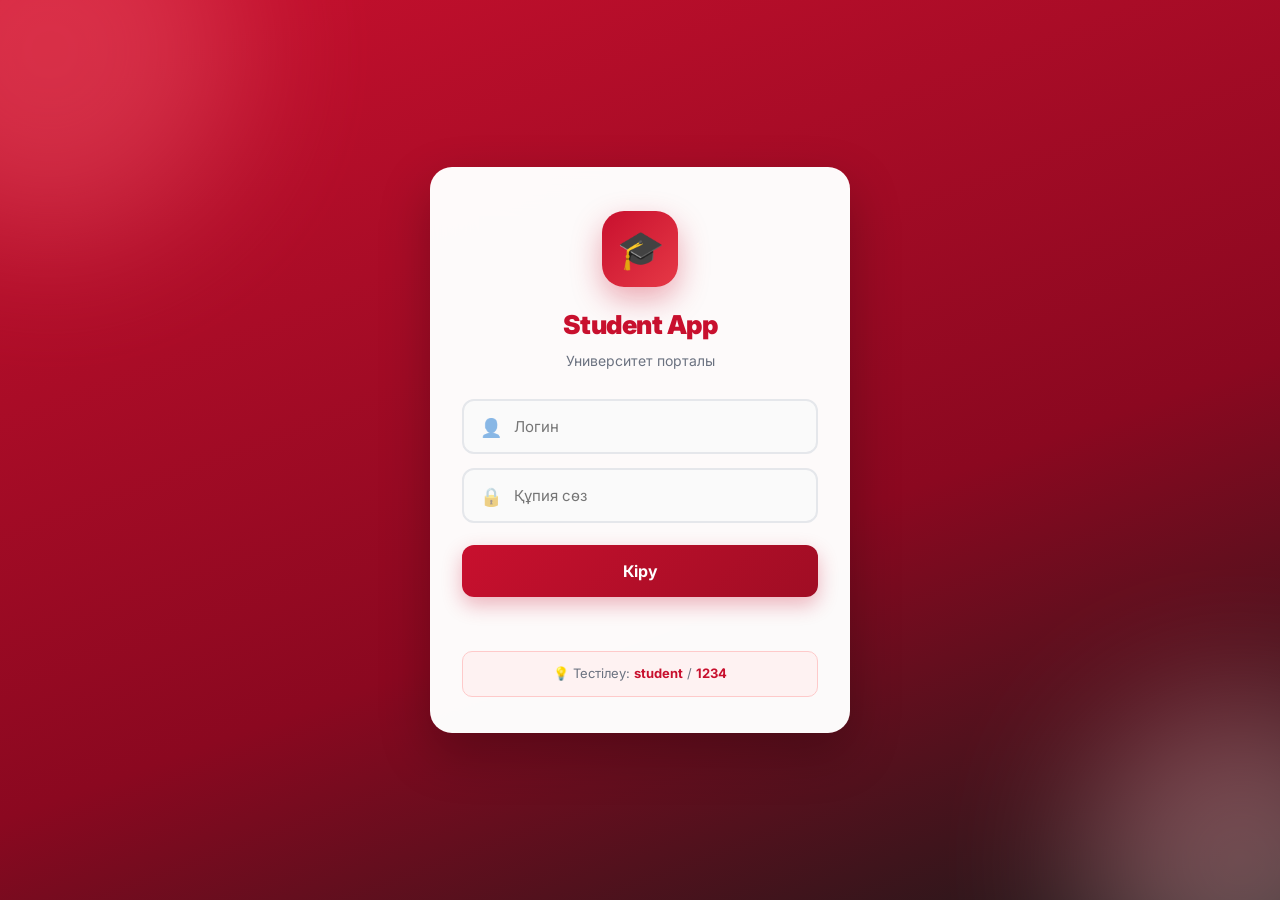
==== index.html @ 1de37511 "Update index.html" ====
<!DOCTYPE html>
<html lang="kk">
<head>
<meta charset="UTF-8">
<meta name="viewport" content="width=device-width, initial-scale=1.0, maximum-scale=1.0, user-scalable=no, viewport-fit=cover">
<meta name="theme-color" content="#C8102E">
<title>Student App — Университет</title>
<link href="https://fonts.googleapis.com/css2?family=Inter:wght@400;500;600;700;800;900&display=swap" rel="stylesheet">
<style>
/* ============================================================
   RESET & VARIABLES
============================================================ */
*, *::before, *::after {
  margin: 0; padding: 0; box-sizing: border-box;
  -webkit-tap-highlight-color: transparent;
}

:root {
  --primary: #C8102E;
  --primary-dark: #A00D24;
  --primary-light: #E63946;
  --primary-soft: #FEF2F2;
  --dark: #1A1A1A;
  --gray: #6B7280;
  --gray-light: #9CA3AF;
  --gray-bg: #F5F5F5;
  --white: #FFFFFF;
  --border: #E5E7EB;
  --success: #10B981;
  --success-soft: #D1FAE5;
  --shadow-sm: 0 1px 3px rgba(0,0,0,0.04);
  --shadow-md: 0 2px 12px rgba(0,0,0,0.06);
  --radius: 14px;
  --radius-sm: 10px;
  --safe-bottom: env(safe-area-inset-bottom, 0px);
  --safe-top: env(safe-area-inset-top, 0px);
}

html, body { height: 100%; }

body {
  font-family: 'Inter', -apple-system, BlinkMacSystemFont, 'Segoe UI', sans-serif;
  background: var(--gray-bg);
  color: var(--dark);
  line-height: 1.5;
  -webkit-font-smoothing: antialiased;
  overflow-x: hidden;
}

button, input { font-family: inherit; font-size: 16px; }
button { border: none; background: none; cursor: pointer; color: inherit; }
a { text-decoration: none; color: inherit; }
input:focus { outline: none; }

/* ============================================================
   LOGIN
============================================================ */
#loginView {
  min-height: 100vh; min-height: 100dvh;
  display: flex; align-items: center; justify-content: center;
  padding: 20px;
  position: relative;
  overflow: hidden;
  background: linear-gradient(160deg, #C8102E 0%, #8B0820 60%, #1A1A1A 100%);
}

.bg-shapes { position: absolute; inset: 0; pointer-events: none; overflow: hidden; }
.shape { position: absolute; border-radius: 50%; filter: blur(70px); opacity: 0.35; }
.shape-1 { width: 380px; height: 380px; background: #FF6B7A;
  top: -140px; left: -140px; animation: float1 12s ease-in-out infinite; }
.shape-2 { width: 320px; height: 320px; background: #FFB3BC;
  bottom: -120px; right: -120px; animation: float2 14s ease-in-out infinite; }

@keyframes float1 {
  0%,100% { transform: translate(0,0) scale(1); }
  50% { transform: translate(60px,80px) scale(1.15); }
}
@keyframes float2 {
  0%,100% { transform: translate(0,0) scale(1); }
  50% { transform: translate(-60px,-70px) scale(1.2); }
}

.login-card {
  position: relative; z-index: 2;
  background: rgba(255,255,255,0.98);
  backdrop-filter: blur(20px);
  border-radius: 22px;
  padding: 44px 32px 36px;
  width: 100%; max-width: 420px;
  box-shadow: 0 20px 50px rgba(0,0,0,0.25);
  text-align: center;
  animation: slideUp 0.6s cubic-bezier(0.16,1,0.3,1);
}

@keyframes slideUp {
  from { opacity: 0; transform: translateY(30px); }
  to   { opacity: 1; transform: translateY(0); }
}

.logo-circle {
  width: 76px; height: 76px; margin: 0 auto 18px;
  background: linear-gradient(135deg, var(--primary), var(--primary-light));
  border-radius: 22px;
  display: flex; align-items: center; justify-content: center;
  font-size: 38px;
  box-shadow: 0 12px 30px rgba(200,16,46,0.35);
}

.login-card h1 {
  font-size: 26px; font-weight: 900;
  color: var(--primary);
  margin-bottom: 6px; letter-spacing: -0.5px;
}

.subtitle { color: var(--gray); font-size: 14px; margin-bottom: 28px; }

.input-group { position: relative; margin-bottom: 14px; }
.input-icon {
  position: absolute; left: 18px; top: 50%;
  transform: translateY(-50%);
  font-size: 18px; opacity: 0.5; pointer-events: none;
}
.input-group input {
  width: 100%;
  padding: 16px 16px 16px 50px;
  border: 2px solid var(--border);
  border-radius: 12px;
  font-size: 15px;
  transition: all 0.2s;
  background: #FAFAFA;
}
.input-group input:focus {
  border-color: var(--primary);
  background: var(--white);
  box-shadow: 0 0 0 4px rgba(200,16,46,0.1);
}

.btn-primary {
  width: 100%; padding: 16px; margin-top: 8px;
  background: linear-gradient(135deg, var(--primary), var(--primary-dark));
  color: var(--white);
  border-radius: 12px;
  font-size: 16px; font-weight: 700;
  transition: all 0.25s;
  box-shadow: 0 8px 20px rgba(200,16,46,0.3);
}
.btn-primary:active { transform: scale(0.98); }
.btn-primary:disabled { opacity: 0.6; }

.error-msg {
  color: var(--primary); font-size: 14px;
  margin-top: 12px; min-height: 20px; font-weight: 600;
}

.hint-box {
  margin-top: 22px; padding: 12px 16px;
  background: var(--primary-soft);
  border-radius: 10px; font-size: 13px;
  color: var(--gray); border: 1px solid #FECACA;
}
.hint-box b { color: var(--primary); }

@keyframes shake {
  0%,100% { transform: translateX(0); }
  20% { transform: translateX(-10px); }
  40% { transform: translateX(10px); }
  60% { transform: translateX(-6px); }
  80% { transform: translateX(6px); }
}
.shake { animation: shake 0.4s; }

/* ============================================================
   APP
============================================================ */
#appView { display: none; min-height: 100vh; min-height: 100dvh; }
#appView.active { display: block; }

/* ---------- TOP BAR ---------- */
.topbar {
  position: sticky; top: 0;
  background: var(--white);
  padding: calc(14px + var(--safe-top)) 16px 14px;
  display: flex;
  align-items: center;
  justify-content: space-between;
  gap: 12px;
  z-index: 100;
  border-bottom: 1px solid var(--border);
}

.topbar-left, .topbar-right { display: flex; align-items: center; gap: 8px; min-width: 44px; }
.topbar-right { justify-content: flex-end; }

.icon-btn {
  width: 40px; height: 40px;
  border-radius: 12px;
  display: flex; align-items: center; justify-content: center;
  font-size: 20px;
  color: var(--dark);
  transition: background 0.2s;
}
.icon-btn:active { background: var(--gray-bg); }

.topbar-title {
  font-size: 18px;
  font-weight: 800;
  color: var(--dark);
  letter-spacing: -0.3px;
  flex: 1;
  text-align: center;
}

/* ---------- PAGE CONTENT ---------- */
.page-content {
  padding: 16px 16px calc(96px + var(--safe-bottom));
  max-width: 720px;
  margin: 0 auto;
}

.page { display: none; }
.page.active { display: block; animation: fadeIn 0.3s ease; }

@keyframes fadeIn {
  from { opacity: 0; transform: translateY(6px); }
  to   { opacity: 1; transform: translateY(0); }
}

/* ---------- TABS (Занятия/Экзамены/ИГА) ---------- */
.tabs-row {
  display: flex;
  gap: 8px;
  padding: 4px 0 14px;
  align-items: center;
}

.tab-pill {
  padding: 10px 20px;
  border-radius: 24px;
  background: var(--white);
  border: 1px solid var(--border);
  color: var(--dark);
  font-size: 14px;
  font-weight: 700;
  transition: all 0.2s;
  white-space: nowrap;
}

.tab-pill.active {
  background: var(--primary);
  color: var(--white);
  border-color: var(--primary);
  box-shadow: 0 4px 12px rgba(200,16,46,0.25);
}

.filter-btn {
  margin-left: auto;
  width: 44px; height: 44px;
  border-radius: 12px;
  background: var(--white);
  border: 1px solid var(--border);
  display: flex; align-items: center; justify-content: center;
  color: var(--primary);
  font-size: 18px;
}
.filter-btn:active { background: var(--gray-bg); }

/* ---------- LESSON CARD (Kaitesin стилі) ---------- */
.lesson-card {
  background: var(--white);
  border-radius: var(--radius);
  margin-bottom: 12px;
  padding: 16px;
  display: flex;
  gap: 16px;
  box-shadow: var(--shadow-sm);
  animation: slideUp 0.35s ease backwards;
  transition: transform 0.2s;
}

.lesson-card:active { transform: scale(0.99); }

@keyframes slideUp {
  from { opacity: 0; transform: translateY(10px); }
  to   { opacity: 1; transform: translateY(0); }
}

.lesson-time {
  flex-shrink: 0;
  display: flex;
  flex-direction: column;
  align-items: flex-start;
  padding-top: 2px;
  min-width: 52px;
}

.lesson-time .time-start {
  font-size: 15px;
  font-weight: 800;
  color: var(--dark);
  letter-spacing: -0.3px;
  line-height: 1.2;
}

.lesson-time .time-end {
  font-size: 14px;
  font-weight: 500;
  color: var(--gray-light);
  line-height: 1.2;
  margin-top: 2px;
}

.lesson-body { flex: 1; min-width: 0; }

.lesson-subject {
  font-size: 15px;
  font-weight: 800;
  color: var(--dark);
  line-height: 1.3;
  margin-bottom: 10px;
  letter-spacing: -0.2px;
}

.lesson-info {
  display: flex;
  flex-direction: column;
  gap: 6px;
}

.info-row {
  display: flex;
  align-items: flex-start;
  gap: 8px;
  font-size: 13px;
  color: var(--gray);
  line-height: 1.45;
}

.info-row .info-icon {
  flex-shrink: 0;
  width: 18px;
  height: 18px;
  display: flex;
  align-items: center;
  justify-content: center;
  opacity: 0.6;
  margin-top: 1px;
}

.info-row .info-text {
  flex: 1;
  min-width: 0;
  color: var(--gray);
  font-weight: 500;
  word-wrap: break-word;
}

.info-row .info-text.strong {
  color: var(--dark);
  font-weight: 600;
}

/* ---------- DAY SELECTOR (horizontal scroll) ---------- */
.day-strip {
  display: flex;
  gap: 6px;
  overflow-x: auto;
  padding: 0 0 12px;
  margin: 0 -16px;
  padding-left: 16px;
  padding-right: 16px;
  scrollbar-width: none;
  scroll-behavior: smooth;
}
.day-strip::-webkit-scrollbar { display: none; }

.day-chip {
  flex-shrink: 0;
  padding: 10px 16px;
  border-radius: 12px;
  background: var(--white);
  border: 1px solid var(--border);
  display: flex;
  flex-direction: column;
  align-items: center;
  min-width: 58px;
  transition: all 0.2s;
}

.day-chip .day-name {
  font-size: 11px;
  font-weight: 700;
  color: var(--gray);
  text-transform: uppercase;
  letter-spacing: 0.5px;
}

.day-chip .day-num {
  font-size: 17px;
  font-weight: 900;
  color: var(--dark);
  margin-top: 2px;
}

.day-chip.active {
  background: var(--primary);
  border-color: var(--primary);
  box-shadow: 0 4px 12px rgba(200,16,46,0.25);
}
.day-chip.active .day-name { color: rgba(255,255,255,0.85); }
.day-chip.active .day-num { color: var(--white); }

/* ---------- EMPTY ---------- */
.empty-state {
  text-align: center;
  padding: 60px 20px;
}
.empty-state .icon { font-size: 56px; margin-bottom: 12px; opacity: 0.4; }
.empty-state p { font-size: 15px; font-weight: 600; color: var(--gray); }

/* ---------- EXAMS ---------- */
.exam-card {
  background: var(--white);
  border-radius: var(--radius);
  padding: 16px;
  margin-bottom: 12px;
  box-shadow: var(--shadow-sm);
  border-left: 4px solid var(--primary);
}
.exam-date {
  display: inline-block;
  padding: 4px 10px;
  background: var(--primary-soft);
  color: var(--primary);
  border-radius: 8px;
  font-size: 12px;
  font-weight: 800;
  margin-bottom: 8px;
}
.exam-subject {
  font-size: 15px;
  font-weight: 800;
  margin-bottom: 8px;
  color: var(--dark);
}
.exam-meta {
  display: flex;
  flex-wrap: wrap;
  gap: 8px;
  font-size: 13px;
  color: var(--gray);
}
.exam-meta span {
  display: inline-flex;
  align-items: center;
  gap: 4px;
  padding: 3px 8px;
  background: var(--gray-bg);
  border-radius: 6px;
  font-weight: 600;
}

/* ============================================================
   GRADES
============================================================ */
.grades-summary {
  display: grid;
  grid-template-columns: repeat(3, 1fr);
  gap: 10px;
  margin-bottom: 16px;
}

.summary-card {
  background: var(--white);
  border-radius: var(--radius);
  padding: 16px 10px;
  text-align: center;
  box-shadow: var(--shadow-sm);
}

.summary-card .icon { font-size: 20px; margin-bottom: 4px; }
.summary-card .value {
  font-size: 22px; font-weight: 900;
  letter-spacing: -0.5px; line-height: 1.1;
}
.summary-card .label {
  font-size: 10.5px; color: var(--gray);
  font-weight: 700; text-transform: uppercase;
  letter-spacing: 0.5px; margin-top: 2px;
}
.summary-card.gpa .value { color: var(--primary); }
.summary-card.credits .value { color: #06B6D4; }
.summary-card.rank .value { color: #F59E0B; }

.grade-card {
  background: var(--white);
  border-radius: var(--radius);
  padding: 16px;
  margin-bottom: 12px;
  box-shadow: var(--shadow-sm);
  animation: slideUp 0.35s ease backwards;
}

.grade-header {
  display: flex;
  justify-content: space-between;
  align-items: flex-start;
  gap: 12px;
  margin-bottom: 12px;
}
.grade-subject {
  font-size: 15px;
  font-weight: 800;
  line-height: 1.3;
  color: var(--dark);
  letter-spacing: -0.2px;
}
.grade-teacher {
  font-size: 12px;
  color: var(--gray);
  margin-top: 3px;
  font-weight: 500;
}
.grade-badge {
  flex-shrink: 0;
  min-width: 46px;
  height: 46px;
  border-radius: 12px;
  display: flex;
  align-items: center;
  justify-content: center;
  font-weight: 900;
  font-size: 16px;
}
.grade-A  { background: #D1FAE5; color: #065F46; }
.grade-A- { background: #D1FAE5; color: #065F46; }
.grade-B+ { background: #DBEAFE; color: #1E40AF; }
.grade-B  { background: #DBEAFE; color: #1E40AF; }

.grade-scores {
  display: grid;
  grid-template-columns: repeat(4, 1fr);
  gap: 8px;
  padding-top: 12px;
  border-top: 1px dashed var(--border);
}
.score-item { text-align: center; }
.score-item .score-label {
  font-size: 10.5px; color: var(--gray);
  font-weight: 700; text-transform: uppercase;
  letter-spacing: 0.3px; margin-bottom: 3px;
}
.score-item .score-value {
  font-size: 15px; font-weight: 800; color: var(--dark);
}
.score-item.best .score-value { color: var(--success); }

.progress-bar {
  height: 5px;
  background: var(--gray-bg);
  border-radius: 5px;
  overflow: hidden;
  margin-top: 12px;
}
.progress-fill {
  height: 100%;
  border-radius: 5px;
  background: linear-gradient(90deg, var(--primary), var(--primary-light));
  transition: width 0.8s cubic-bezier(0.16,1,0.3,1);
}

/* ============================================================
   HOME
============================================================ */
.hero-card {
  background: linear-gradient(135deg, var(--primary), var(--primary-dark));
  border-radius: var(--radius);
  padding: 22px 20px;
  color: var(--white);
  margin-bottom: 16px;
  position: relative;
  overflow: hidden;
  box-shadow: 0 10px 24px rgba(200,16,46,0.25);
}
.hero-card::before {
  content: '';
  position: absolute;
  width: 180px; height: 180px;
  border-radius: 50%;
  background: rgba(255,255,255,0.1);
  top: -80px; right: -60px;
}
.hero-card h2 {
  font-size: 20px;
  font-weight: 900;
  margin-bottom: 4px;
  letter-spacing: -0.3px;
  position: relative;
}
.hero-card p {
  font-size: 13px;
  opacity: 0.9;
  font-weight: 500;
  position: relative;
}

.section-title {
  font-size: 15px;
  font-weight: 800;
  color: var(--dark);
  margin: 20px 0 12px;
  letter-spacing: -0.2px;
  display: flex;
  justify-content: space-between;
  align-items: center;
}

.quick-grid {
  display: grid;
  grid-template-columns: repeat(2, 1fr);
  gap: 10px;
}
.quick-card {
  background: var(--white);
  border-radius: var(--radius);
  padding: 16px;
  box-shadow: var(--shadow-sm);
  display: flex;
  align-items: center;
  gap: 12px;
  transition: transform 0.15s;
}
.quick-card:active { transform: scale(0.97); }
.quick-card .q-icon {
  width: 42px; height: 42px;
  border-radius: 12px;
  display: flex; align-items: center; justify-content: center;
  font-size: 20px;
  background: var(--primary-soft);
}
.quick-card .q-text .q-title {
  font-size: 14px; font-weight: 800; color: var(--dark);
}
.quick-card .q-text .q-sub {
  font-size: 12px; color: var(--gray); font-weight: 500;
}

/* ============================================================
   PROFILE
============================================================ */
.profile-hero {
  background: linear-gradient(135deg, var(--primary), var(--primary-dark));
  border-radius: var(--radius);
  padding: 24px 20px;
  text-align: center;
  color: var(--white);
  margin-bottom: 16px;
  position: relative;
  overflow: hidden;
  box-shadow: 0 10px 24px rgba(200,16,46,0.25);
}
.profile-hero::before {
  content: '';
  position: absolute;
  width: 200px; height: 200px;
  border-radius: 50%;
  background: rgba(255,255,255,0.1);
  top: -100px; right: -60px;
}
.profile-avatar-lg {
  width: 84px; height: 84px;
  border-radius: 50%;
  background: rgba(255,255,255,0.22);
  display: flex; align-items: center; justify-content: center;
  font-size: 42px;
  margin: 0 auto 12px;
  border: 3px solid rgba(255,255,255,0.5);
  position: relative;
}
.profile-hero h2 {
  font-size: 19px; font-weight: 900;
  letter-spacing: -0.3px; margin-bottom: 3px;
  position: relative;
}
.profile-hero .group-info {
  font-size: 13px; opacity: 0.9;
  font-weight: 600; position: relative;
}

.form-card {
  background: var(--white);
  border-radius: var(--radius);
  padding: 20px;
  box-shadow: var(--shadow-sm);
}
.form-row { margin-bottom: 14px; }
.form-row label {
  display: flex; align-items: center; gap: 6px;
  font-size: 11.5px; font-weight: 800;
  color: var(--gray); margin-bottom: 6px;
  text-transform: uppercase; letter-spacing: 0.6px;
}
.form-row input {
  width: 100%;
  padding: 14px 16px;
  border: 2px solid var(--border);
  border-radius: 12px;
  font-size: 15px;
  background: #FAFAFA;
  transition: all 0.2s;
  color: var(--dark);
  font-weight: 600;
}
.form-row input:focus {
  border-color: var(--primary);
  background: var(--white);
  box-shadow: 0 0 0 4px rgba(200,16,46,0.1);
}

.success-msg {
  color: var(--success); font-size: 14px;
  font-weight: 700; margin-top: 12px;
  text-align: center; min-height: 20px;
}

/* ============================================================
   BOTTOM NAV
============================================================ */
.bottom-nav {
  position: fixed;
  bottom: 0; left: 0; right: 0;
  background: rgba(255,255,255,0.98);
  backdrop-filter: blur(20px);
  -webkit-backdrop-filter: blur(20px);
  border-top: 1px solid var(--border);
  display: flex;
  justify-content: space-around;
  align-items: center;
  padding: 6px 6px calc(6px + var(--safe-bottom));
  z-index: 90;
  max-width: 720px;
  margin: 0 auto;
}

.bottom-nav-item {
  flex: 1;
  display: flex;
  flex-direction: column;
  align-items: center;
  gap: 3px;
  padding: 8px 4px;
  border-radius: 12px;
  color: var(--gray);
  font-size: 10.5px;
  font-weight: 700;
  letter-spacing: 0.2px;
  transition: color 0.2s;
  position: relative;
}

.bottom-nav-item .nav-icon {
  font-size: 22px;
  line-height: 1;
  transition: transform 0.2s;
}

.bottom-nav-item.active {
  color: var(--primary);
}
.bottom-nav-item.active .nav-icon {
  transform: translateY(-1px) scale(1.08);
}

/* ============================================================
   NOTIFICATION & TOAST
============================================================ */
.notification {
  margin-top: 16px;
  padding: 14px 16px;
  background: linear-gradient(135deg, #ECFDF5, #D1FAE5);
  color: #065F46;
  border-left: 4px solid var(--success);
  border-radius: 12px;
  font-weight: 600;
  font-size: 13.5px;
  display: flex; align-items: flex-start; gap: 10px;
  animation: slideDown 0.4s ease;
}
@keyframes slideDown {
  from { opacity: 0; transform: translateY(-10px); }
  to { opacity: 1; transform: translateY(0); }
}
.hidden { display: none !important; }

.toast {
  position: fixed;
  bottom: calc(92px + var(--safe-bottom));
  left: 50%;
  transform: translateX(-50%) translateY(200px);
  background: var(--dark);
  color: var(--white);
  padding: 13px 22px;
  border-radius: 14px;
  font-size: 14px;
  font-weight: 700;
  box-shadow: 0 20px 50px rgba(0,0,0,0.25);
  z-index: 1000;
  transition: transform 0.4s cubic-bezier(0.16,1,0.3,1);
  max-width: calc(100% - 32px);
  white-space: nowrap;
}
.toast.show { transform: translateX(-50%) translateY(0); }
.toast.success { background: linear-gradient(135deg, #059669, #10B981); }
.toast.error { background: linear-gradient(135deg, #DC2626, #EF4444); }

/* ============================================================
   RESPONSIVE
============================================================ */
@media (max-width: 360px) {
  .page-content { padding: 12px 12px calc(96px + var(--safe-bottom)); }
  .lesson-card { padding: 14px; gap: 12px; }
  .lesson-time { min-width: 46px; }
  .lesson-time .time-start { font-size: 14px; }
  .lesson-time .time-end { font-size: 12px; }
  .lesson-subject { font-size: 14px; }
  .info-row { font-size: 12.5px; }
}
</style>
</head>
<body>

<!-- ============================================================
     LOGIN
============================================================ -->
<div id="loginView">
  <div class="bg-shapes">
    <div class="shape shape-1"></div>
    <div class="shape shape-2"></div>
  </div>

  <div class="login-card" id="loginCard">
    <div class="logo-circle">🎓</div>
    <h1>Student App</h1>
    <p class="subtitle">Университет порталы</p>

    <form id="loginForm" autocomplete="off" novalidate>
      <div class="input-group">
        <span class="input-icon">👤</span>
        <input type="text" id="username" placeholder="Логин" autocomplete="off">
      </div>
      <div class="input-group">
        <span class="input-icon">🔒</span>
        <input type="password" id="password" placeholder="Құпия сөз" autocomplete="off">
      </div>
      <button type="submit" class="btn-primary" id="loginBtn">Кіру</button>
    </form>

    <p id="errorMsg" class="error-msg"></p>

    <div class="hint-box">
      💡 Тестілеу: <b>student</b> / <b>1234</b>
    </div>
  </div>
</div>

<!-- ============================================================
     APP
============================================================ -->
<div id="appView">

  <!-- TOP BAR -->
  <header class="topbar">
    <div class="topbar-left">
      <button class="icon-btn" id="backBtn" style="display:none;">←</button>
    </div>
    <div class="topbar-title" id="topbarTitle">Кесте</div>
    <div class="topbar-right">
      <button class="icon-btn" id="headerLogout" title="Шығу">🚪</button>
    </div>
  </header>

  <!-- PAGES -->
  <main class="page-content">

    <!-- ============ БАСТЫ ============ -->
    <section class="page" id="page-home">
      <div class="hero-card">
        <h2 id="heroGreeting">Қайырлы күн! 👋</h2>
        <p id="heroName">Асқар Нұрлан • IT-21</p>
      </div>

      <div class="section-title">
        <span>Бүгінгі сабақтар</span>
        <span style="font-size:12px;color:var(--gray);font-weight:600" id="todayCount">—</span>
      </div>
      <div id="todayPreview"></div>

      <div class="section-title">Жылдам әрекеттер</div>
      <div class="quick-grid">
        <div class="quick-card" data-goto="schedule">
          <div class="q-icon">📅</div>
          <div class="q-text">
            <div class="q-title">Кесте</div>
            <div class="q-sub">Апталық</div>
          </div>
        </div>
        <div class="quick-card" data-goto="grades">
          <div class="q-icon">📊</div>
          <div class="q-text">
            <div class="q-title">Бағалар</div>
            <div class="q-sub">Үлгерім</div>
          </div>
        </div>
      </div>
    </section>

    <!-- ============ КЕСТЕ ============ -->
    <section class="page active" id="page-schedule">
      <!-- Tabs: Занятия / Экзамены / ИГА -->
      <div class="tabs-row">
        <button class="tab-pill active" data-tab="classes">Сабақтар</button>
        <button class="tab-pill" data-tab="exams">Емтихандар</button>
        <button class="tab-pill" data-tab="iga">ҚИА</button>
        <button class="filter-btn" title="Сүзгі">▼</button>
      </div>

      <!-- Day strip -->
      <div class="day-strip" id="dayStrip"></div>

      <!-- Lessons list -->
      <div id="lessonsList"></div>
    </section>

    <!-- ============ БАҒАЛАР ============ -->
    <section class="page" id="page-grades">
      <div class="grades-summary" id="gradesSummary"></div>
      <div id="gradesList"></div>
      <div id="notification" class="notification hidden"></div>
    </section>

    <!-- ============ ПРОФИЛЬ ============ -->
    <section class="page" id="page-profile">
      <div class="profile-hero">
        <div class="profile-avatar-lg">👤</div>
        <h2 id="heroName2">Студент</h2>
        <p class="group-info" id="heroGroup">Топ: —</p>
      </div>

      <div class="form-card">
        <form id="profileForm" novalidate>
          <div class="form-row">
            <label>👤 Аты-жөні</label>
            <input type="text" id="fullName" placeholder="Аты-жөніңіз">
          </div>
          <div class="form-row">
            <label>📧 Email</label>
            <input type="email" id="email" placeholder="email@university.kz">
          </div>
          <div class="form-row">
            <label>📱 Телефон</label>
            <input type="tel" id="phone" placeholder="+7 700 000 0000">
          </div>
          <div class="form-row">
            <label>🎓 Топ</label>
            <input type="text" id="group" placeholder="IT-21">
          </div>
          <button type="submit" class="btn-primary">Сақтау</button>
        </form>
        <p id="saveMsg" class="success-msg"></p>
      </div>
    </section>

  </main>

  <!-- BOTTOM NAV -->
  <nav class="bottom-nav">
    <button class="bottom-nav-item" data-nav="home">
      <span class="nav-icon">🏠</span>
      <span>Басты</span>
    </button>
    <button class="bottom-nav-item active" data-nav="schedule">
      <span class="nav-icon">📅</span>
      <span>Кесте</span>
    </button>
    <button class="bottom-nav-item" data-nav="grades">
      <span class="nav-icon">📊</span>
      <span>Бағалар</span>
    </button>
    <button class="bottom-nav-item" data-nav="profile">
      <span class="nav-icon">👤</span>
      <span>Профиль</span>
    </button>
  </nav>
</div>

<div class="toast" id="toast"></div>

<script>
/* ============================================================
   УТИЛИТЫ
============================================================ */
(function () {
  'use strict';

  const $ = (s) => document.querySelector(s);
  const $$ = (s) => document.querySelectorAll(s);

  const safeGet = (k) => { try { return localStorage.getItem(k); } catch(e) { return null; } };
  const safeSet = (k, v) => { try { localStorage.setItem(k, v); } catch(e) {} };
  const safeRemove = (k) => { try { localStorage.removeItem(k); } catch(e) {} };

  function showToast(msg, type = 'success') {
    const t = $('#toast');
    t.textContent = msg;
    t.className = 'toast ' + type;
    t.classList.add('show');
    clearTimeout(t._t);
    t._t = setTimeout(() => t.classList.remove('show'), 2400);
  }

  /* ============================================================
     ДЕРЕКТЕР — КЕСТЕ (Kaitesin стилінде)
  ============================================================ */
  const SCHEDULE = {
    'Дүйсенбі': [
      {
        start: '08:55', end: '09:45',
        subject: 'Эксперттік жүйелер және жасанды интеллект негіздері',
        building: '№7 оқу корпусы', room: '219 кабинет',
        group: 'Эксперттік жүйелер және ЖИ негіздері, "Д"',
        type: 'Дәрістер',
        teacher: 'Карменова М.А.'
      },
      {
        start: '09:50', end: '10:40',
        subject: 'Деректер қорын басқару жүйелері',
        building: '№7 оқу корпусы', room: '213 кабинет',
        group: 'Деректер қорын басқару жүйелері, "Д"',
        type: 'Дәрістер',
        teacher: 'Жантасова Ж.З.'
      },
      {
        start: '10:45', end: '11:35',
        subject: 'Веб-бағдарламалау',
        building: '№7 оқу корпусы', room: '312 кабинет',
        group: 'Веб-бағдарламалау, "П"',
        type: 'Практикалық',
        teacher: 'Нұрланұлы А.'
      },
      {
        start: '12:50', end: '13:40',
        subject: 'Компьютерлік жүйелердегі ақпаратты қорғау',
        building: '№7 оқу корпусы', room: '405 кабинет',
        group: 'Ақпаратты қорғау, "Д"',
        type: 'Дәрістер',
        teacher: 'Қайдарова М.А.'
      }
    ],
    'Сейсенбі': [
      {
        start: '08:55', end: '09:45',
        subject: 'Алгоритмдер және деректер құрылымы',
        building: '№7 оқу корпусы', room: '301 кабинет',
        group: 'Алгоритмдер, "Д"',
        type: 'Дәрістер',
        teacher: 'Тұрсынов Е.М.'
      },
      {
        start: '09:50', end: '10:40',
        subject: 'Деректер қоры',
        building: 'IT-орталық', room: '418 кабинет',
        group: 'Деректер қоры, "З"',
        type: 'Зертханалық',
        teacher: 'Әбдіраш Д.Қ.'
      },
      {
        start: '10:45', end: '11:35',
        subject: 'Математикалық анализ',
        building: '№1 оқу корпусы', room: '301 кабинет',
        group: 'Математикалық анализ, "П"',
        type: 'Практикалық',
        teacher: 'Ахметов Н.Б.'
      }
    ],
    'Сәрсенбі': [
      {
        start: '08:55', end: '09:45',
        subject: 'Физика',
        building: '№2 оқу корпусы', room: '110 кабинет',
        group: 'Физика, "Д"',
        type: 'Дәрістер',
        teacher: 'Серікбаева Г.Т.'
      },
      {
        start: '09:50', end: '10:40',
        subject: 'Веб-технологиялар',
        building: 'IT-орталық', room: '407 кабинет',
        group: 'Веб-технологиялар, "З"',
        type: 'Зертханалық',
        teacher: 'Жұмабаев А.С.'
      },
      {
        start: '10:45', end: '11:35',
        subject: 'Қазақстан тарихы',
        building: '№1 оқу корпусы', room: '202 кабинет',
        group: 'Тарих, "Д"',
        type: 'Дәрістер',
        teacher: 'Оспанова Л.Т.'
      },
      {
        start: '12:50', end: '13:40',
        subject: 'Ағылшын тілі',
        building: '№3 оқу корпусы', room: '108 кабинет',
        group: 'Ағылшын тілі, "П"',
        type: 'Практикалық',
        teacher: 'Johnson M.'
      }
    ],
    'Бейсенбі': [
      {
        start: '08:55', end: '09:45',
        subject: 'Алгоритмдер және деректер құрылымы',
        building: 'IT-орталық', room: '312 кабинет',
        group: 'Алгоритмдер, "П"',
        type: 'Практикалық',
        teacher: 'Тұрсынов Е.М.'
      },
      {
        start: '09:50', end: '10:40',
        subject: 'Деректер қоры',
        building: 'IT-орталық', room: '305 кабинет',
        group: 'Деректер қоры, "Д"',
        type: 'Дәрістер',
        teacher: 'Әбдіраш Д.Қ.'
      },
      {
        start: '10:45', end: '11:35',
        subject: 'Бағдарламалау негіздері',
        building: 'IT-орталық', room: '412 кабинет',
        group: 'Бағдарламалау, "П"',
        type: 'Практикалық',
        teacher: 'Нұрланұлы А.'
      }
    ],
    'Жұма': [
      {
        start: '08:55', end: '09:45',
        subject: 'Веб-технологиялар',
        building: 'IT-орталық', room: '301 кабинет',
        group: 'Веб-технологиялар, "Д"',
        type: 'Дәрістер',
        teacher: 'Жұмабаев А.С.'
      },
      {
        start: '09:50', end: '10:40',
        subject: 'Математикалық анализ',
        building: '№1 оқу корпусы', room: '301 кабинет',
        group: 'Математикалық анализ, "П"',
        type: 'Практикалық',
        teacher: 'Ахметов Н.Б.'
      },
      {
        start: '10:45', end: '11:35',
        subject: 'Физика',
        building: '№2 оқу корпусы', room: '215 кабинет',
        group: 'Физика, "З"',
        type: 'Зертханалық',
        teacher: 'Серікбаева Г.Т.'
      }
    ],
    'Сенбі': []
  };

  const DAY_SHORT = {
    'Дүйсенбі': 'Дс', 'Сейсенбі': 'Сс', 'Сәрсенбі': 'Ср',
    'Бейсенбі': 'Бс', 'Жұма': 'Жм', 'Сенбі': 'Сб'
  };
  const DAY_ORDER = ['Дүйсенбі', 'Сейсенбі', 'Сәрсенбі', 'Бейсенбі', 'Жұма', 'Сенбі'];

  /* ---------- Емтихандар ---------- */
  const EXAMS = [
    {
      date: '15.01.2026', start: '09:00',
      subject: 'Деректер қорын басқару жүйелері',
      building: '№7 корпус', room: '213',
      teacher: 'Жантасова Ж.З.'
    },
    {
      date: '17.01.2026', start: '11:00',
      subject: 'Эксперттік жүйелер және ЖИ негіздері',
      building: '№7 корпус', room: '219',
      teacher: 'Карменова М.А.'
    },
    {
      date: '20.01.2026', start: '09:00',
      subject: 'Компьютерлік жүйелердегі ақпаратты қорғау',
      building: '№7 корпус', room: '405',
      teacher: 'Қайдарова М.А.'
    }
  ];

  /* ---------- ҚИА ---------- */
  const IGA = [
    {
      date: '25.01.2026', start: '10:00',
      subject: 'Кешенді мемлекеттік емтихан',
      building: 'Актовый зал', room: '—',
      teacher: 'Комиссия'
    }
  ];

  /* ============================================================
     ДЕРЕКТЕР — БАҒАЛАР
  ============================================================ */
  const GRADES = [
    { subject: 'Математикалық анализ', teacher: 'Ахметов Н.Б.', r1: 88, r2: 92, exam: 90, total: 'A', credits: 5 },
    { subject: 'Физика', teacher: 'Серікбаева Г.Т.', r1: 78, r2: 82, exam: 80, total: 'B+', credits: 4 },
    { subject: 'Бағдарламалау негіздері', teacher: 'Нұрланұлы А.', r1: 95, r2: 98, exam: 96, total: 'A', credits: 5 },
    { subject: 'Ағылшын тілі', teacher: 'Johnson M.', r1: 88, r2: 90, exam: 92, total: 'A-', credits: 3 },
    { subject: 'Алгоритмдер және деректер құрылымы', teacher: 'Тұрсынов Е.М.', r1: 90, r2: 94, exam: 92, total: 'A', credits: 5 },
    { subject: 'Деректер қоры', teacher: 'Әбдіраш Д.Қ.', r1: 85, r2: 88, exam: 86, total: 'A-', credits: 4 },
    { subject: 'Веб-технологиялар', teacher: 'Жұмабаев А.С.', r1: 92, r2: 95, exam: 93, total: 'A', credits: 4 },
    { subject: 'Қазақстан тарихы', teacher: 'Оспанова Л.Т.', r1: 74, r2: 79, exam: 81, total: 'B', credits: 3 }
  ];

  /* ============================================================
     АУТЕНТИФИКАЦИЯ
  ============================================================ */
  const DEMO_USER = 'student';
  const DEMO_PASS = '1234';

  const isLoggedIn = () => safeGet('loggedIn') === 'true';

  function showLogin() {
    $('#loginView').style.display = 'flex';
    $('#appView').classList.remove('active');
  }

  function showApp() {
    $('#loginView').style.display = 'none';
    $('#appView').classList.add('active');
    renderAll();
  }

  $('#loginForm').addEventListener('submit', function (e) {
    e.preventDefault();
    const user = $('#username').value.trim();
    const pass = $('#password').value.trim();
    const err = $('#errorMsg');

    if (!user || !pass) {
      err.textContent = '⚠️ Барлық өрісті толтырыңыз!';
      $('#loginCard').classList.add('shake');
      setTimeout(() => $('#loginCard').classList.remove('shake'), 500);
      return;
    }

    if (user === DEMO_USER && pass === DEMO_PASS) {
      err.textContent = '';
      safeSet('loggedIn', 'true');
      safeSet('username', user);
      setTimeout(() => { showApp(); showToast('Қош келдіңіз! 👋'); }, 250);
    } else {
      err.textContent = '❌ Қате логин немесе құпия сөз!';
      $('#loginCard').classList.add('shake');
      setTimeout(() => $('#loginCard').classList.remove('shake'), 500);
    }
  });

  function logout() {
    safeRemove('loggedIn');
    safeRemove('username');
    showLogin();
    $('#username').value = '';
    $('#password').value = '';
    $('#errorMsg').textContent = '';
  }

  $('#headerLogout').addEventListener('click', logout);

  /* ============================================================
     НАВИГАЦИЯ
  ============================================================ */
  const PAGE_TITLES = {
    home: 'Басты',
    schedule: 'Кесте',
    grades: 'Бағалар',
    profile: 'Профиль'
  };

  function navigateTo(target) {
    $$('.bottom-nav-item').forEach(b => b.classList.toggle('active', b.dataset.nav === target));
    $$('.page').forEach(p => p.classList.remove('active'));
    const page = $('#page-' + target);
    if (page) page.classList.add('active');
    $('#topbarTitle').textContent = PAGE_TITLES[target] || '';
    $('#notification').classList.add('hidden');
    window.scrollTo({ top: 0, behavior: 'smooth' });
  }

  $$('.bottom-nav-item').forEach(btn => {
    btn.addEventListener('click', function () { navigateTo(this.dataset.nav); });
  });

  $$('[data-goto]').forEach(card => {
    card.addEventListener('click', function () { navigateTo(this.dataset.goto); });
  });

  /* ============================================================
     КЕСТЕ
  ============================================================ */
  let activeDay = getTodayKey();
  let activeTab = 'classes';

  function getTodayKey() {
    const map = ['Дүйсенбі','Сейсенбі','Сәрсенбі','Бейсенбі','Жұма','Сенбі'];
    const idx = new Date().getDay();
    if (idx === 0) return 'Дүйсенбі'; // Жексенбі
    return map[idx - 1] || 'Дүйсенбі';
  }

  function renderSchedule() {
    // Tabs
    $$('.tab-pill').forEach(p => {
      p.classList.toggle('active', p.dataset.tab === activeTab);
    });

    // Day strip
    const strip = $('#dayStrip');
    strip.innerHTML = '';
    if (activeTab === 'classes') {
      DAY_ORDER.forEach(day => {
        const chip = document.createElement('button');
        chip.className = 'day-chip' + (day === activeDay ? ' active' : '');
        chip.innerHTML = `<span class="day-name">${DAY_SHORT[day]}</span><span class="day-num">${day.slice(0,1)}</span>`;
        chip.addEventListener('click', () => {
          activeDay = day;
          renderSchedule();
        });
        strip.appendChild(chip);
      });
    }

    // List
    const list = $('#lessonsList');
    list.innerHTML = '';

    if (activeTab === 'classes') {
      const lessons = SCHEDULE[activeDay] || [];
      if (lessons.length === 0) {
        list.innerHTML = `
          <div class="empty-state">
            <div class="icon">🎉</div>
            <p>Бұл күні сабақ жоқ</p>
          </div>`;
        return;
      }
      lessons.forEach((l, i) => list.appendChild(buildLessonCard(l, i)));
    } else if (activeTab === 'exams') {
      EXAMS.forEach((e, i) => list.appendChild(buildExamCard(e, i)));
    } else {
      IGA.forEach((e, i) => list.appendChild(buildExamCard(e, i)));
    }
  }

  function buildLessonCard(l, i) {
    const card = document.createElement('div');
    card.className = 'lesson-card';
    card.style.animationDelay = (i * 0.05) + 's';
    card.innerHTML = `
      <div class="lesson-time">
        <div class="time-start">${l.start}</div>
        <div class="time-end">${l.end}</div>
      </div>
      <div class="lesson-body">
        <div class="lesson-subject">${l.subject}</div>
        <div class="lesson-info">
          <div class="info-row">
            <span class="info-icon">📍</span>
            <span class="info-text">${l.building}, ${l.room}</span>
          </div>
          <div class="info-row">
            <span class="info-icon">👥</span>
            <span class="info-text">${l.group}</span>
          </div>
          <div class="info-row">
            <span class="info-icon">📖</span>
            <span class="info-text">${l.type}</span>
          </div>
          <div class="info-row">
            <span class="info-icon">🎓</span>
            <span class="info-text strong">— ${l.teacher}</span>
          </div>
        </div>
      </div>
    `;
    return card;
  }

  function buildExamCard(e, i) {
    const card = document.createElement('div');
    card.className = 'exam-card';
    card.style.animationDelay = (i * 0.05) + 's';
    card.innerHTML = `
      <span class="exam-date">📅 ${e.date} • ${e.start}</span>
      <div class="exam-subject">${e.subject}</div>
      <div class="exam-meta">
        <span>📍 ${e.building}, ${e.room}</span>
        <span>🎓 ${e.teacher}</span>
      </div>
    `;
    return card;
  }

  // Tab switch
  $$('.tab-pill').forEach(p => {
    p.addEventListener('click', function () {
      activeTab = this.dataset.tab;
      renderSchedule();
    });
  });

  /* ============================================================
     БАҒАЛАР
  ============================================================ */
  function renderGrades() {
    const gradePoint = { 'A': 4.0, 'A-': 3.67, 'B+': 3.33, 'B': 3.0, 'B-': 2.67, 'C+': 2.33 };
    let totalPoints = 0, totalCredits = 0;
    GRADES.forEach(g => {
      totalPoints += (gradePoint[g.total] || 0) * g.credits;
      totalCredits += g.credits;
    });
    const gpa = (totalPoints / totalCredits).toFixed(2);
    const avg = Math.round(GRADES.reduce((s, g) => s + (g.r1 + g.r2 + g.exam) / 3, 0) / GRADES.length);

    $('#gradesSummary').innerHTML = `
      <div class="summary-card gpa">
        <div class="icon">🎯</div>
        <div class="value">${gpa}</div>
        <div class="label">GPA</div>
      </div>
      <div class="summary-card credits">
        <div class="icon">📚</div>
        <div class="value">${totalCredits}</div>
        <div class="label">Кредит</div>
      </div>
      <div class="summary-card rank">
        <div class="icon">📈</div>
        <div class="value">${avg}</div>
        <div class="label">Орташа</div>
      </div>
    `;

    const list = $('#gradesList');
    list.innerHTML = '';
    GRADES.forEach((g, i) => {
      const avgScore = Math.round((g.r1 + g.r2 + g.exam) / 3);
      const badgeClass = 'grade-' + g.total.replace('+','\\+').replace('-','\\-');
      const card = document.createElement('div');
      card.className = 'grade-card';
      card.style.animationDelay = (i * 0.04) + 's';
      card.innerHTML = `
        <div class="grade-header">
          <div style="flex:1;min-width:0;">
            <div class="grade-subject">${g.subject}</div>
            <div class="grade-teacher">🎓 ${g.teacher}</div>
          </div>
          <div class="grade-badge ${badgeClass}">${g.total}</div>
        </div>
        <div class="grade-scores">
          <div class="score-item"><div class="score-label">1-РК</div><div class="score-value">${g.r1}</div></div>
          <div class="score-item"><div class="score-label">2-РК</div><div class="score-value">${g.r2}</div></div>
          <div class="score-item"><div class="score-label">Емтихан</div><div class="score-value">${g.exam}</div></div>
          <div class="score-item best"><div class="score-label">Орташа</div><div class="score-value">${avgScore}</div></div>
        </div>
        <div class="progress-bar"><div class="progress-fill" style="width:${avgScore}%"></div></div>
      `;
      list.appendChild(card);
    });

    setTimeout(() => {
      const n = $('#notification');
      n.innerHTML = '🔔 <div><b>Жаңа хабарлама:</b> Емтихан бағасы жарияланды — «Математикалық анализ»: <b>A</b></div>';
      n.classList.remove('hidden');
    }, 2000);
  }

  /* ============================================================
     БАСТЫ БЕТ
  ============================================================ */
  function renderHome() {
    const days = ['Жексенбі','Дүйсенбі','Сейсенбі','Сәрсенбі','Бейсенбі','Жұма','Сенбі'];
    const today = new Date().getDay();
    const hour = new Date().getHours();
    let greet = 'Қайырлы күн!';
    if (hour < 12) greet = 'Қайырлы таң!';
    else if (hour < 18) greet = 'Қайырлы күн!';
    else greet = 'Қайырлы кеш!';

    const profile = getProfileData();
    $('#heroGreeting').textContent = greet + ' 👋';
    $('#heroName').textContent = (profile.fullName || 'Студент') + ' • ' + (profile.group || '—');

    const todayKey = days[today] || 'Дүйсенбі';
    const todayLessons = SCHEDULE[todayKey] || [];
    $('#todayCount').textContent = todayLessons.length + ' сабақ';

    const preview = $('#todayPreview');
    preview.innerHTML = '';
    if (todayLessons.length === 0) {
      preview.innerHTML = `
        <div class="empty-state" style="padding:30px 20px;">
          <div class="icon" style="font-size:44px;">🎉</div>
          <p style="font-size:14px;">Бүгін сабақ жоқ</p>
        </div>`;
    } else {
      todayLessons.slice(0, 2).forEach((l, i) => preview.appendChild(buildLessonCard(l, i)));
    }
  }

  /* ============================================================
     ПРОФИЛЬ
  ============================================================ */
  const DEFAULT_PROFILE = {
    fullName: 'Асқар Нұрлан',
    email: 'askar@university.kz',
    phone: '+7 700 123 4567',
    group: 'IT-21'
  };

  function getProfileData() {
    try {
      const raw = safeGet('profile');
      if (raw) return Object.assign({}, DEFAULT_PROFILE, JSON.parse(raw));
    } catch (e) {}
    return Object.assign({}, DEFAULT_PROFILE);
  }

  function loadProfile() {
    const data = getProfileData();
    $('#fullName').value = data.fullName || '';
    $('#email').value = data.email || '';
    $('#phone').value = data.phone || '';
    $('#group').value = data.group || '';
    $('#heroName2').textContent = data.fullName || 'Студент';
    $('#heroGroup').textContent = 'Топ: ' + (data.group || '—');
  }

  $('#profileForm').addEventListener('submit', function (e) {
    e.preventDefault();
    const data = {
      fullName: $('#fullName').value.trim(),
      email: $('#email').value.trim(),
      phone: $('#phone').value.trim(),
      group: $('#group').value.trim()
    };
    safeSet('profile', JSON.stringify(data));
    $('#heroName2').textContent = data.fullName || 'Студент';
    $('#heroGroup').textContent = 'Топ: ' + (data.group || '—');
    renderHome();
    const msg = $('#saveMsg');
    msg.textContent = '✅ Мәліметтер сәтті сақталды!';
    showToast('Профиль жаңартылды ✅');
    setTimeout(() => { msg.textContent = ''; }, 2500);
  });

  /* ============================================================
     INIT
  ============================================================ */
  function renderAll() {
    renderSchedule();
    renderGrades();
    renderHome();
    loadProfile();
  }

  function init() {
    if (isLoggedIn()) showApp();
    else showLogin();
  }

  if (document.readyState === 'loading') {
    document.addEventListener('DOMContentLoaded', init);
  } else {
    init();
  }

})();
</script>

</body>
</html>
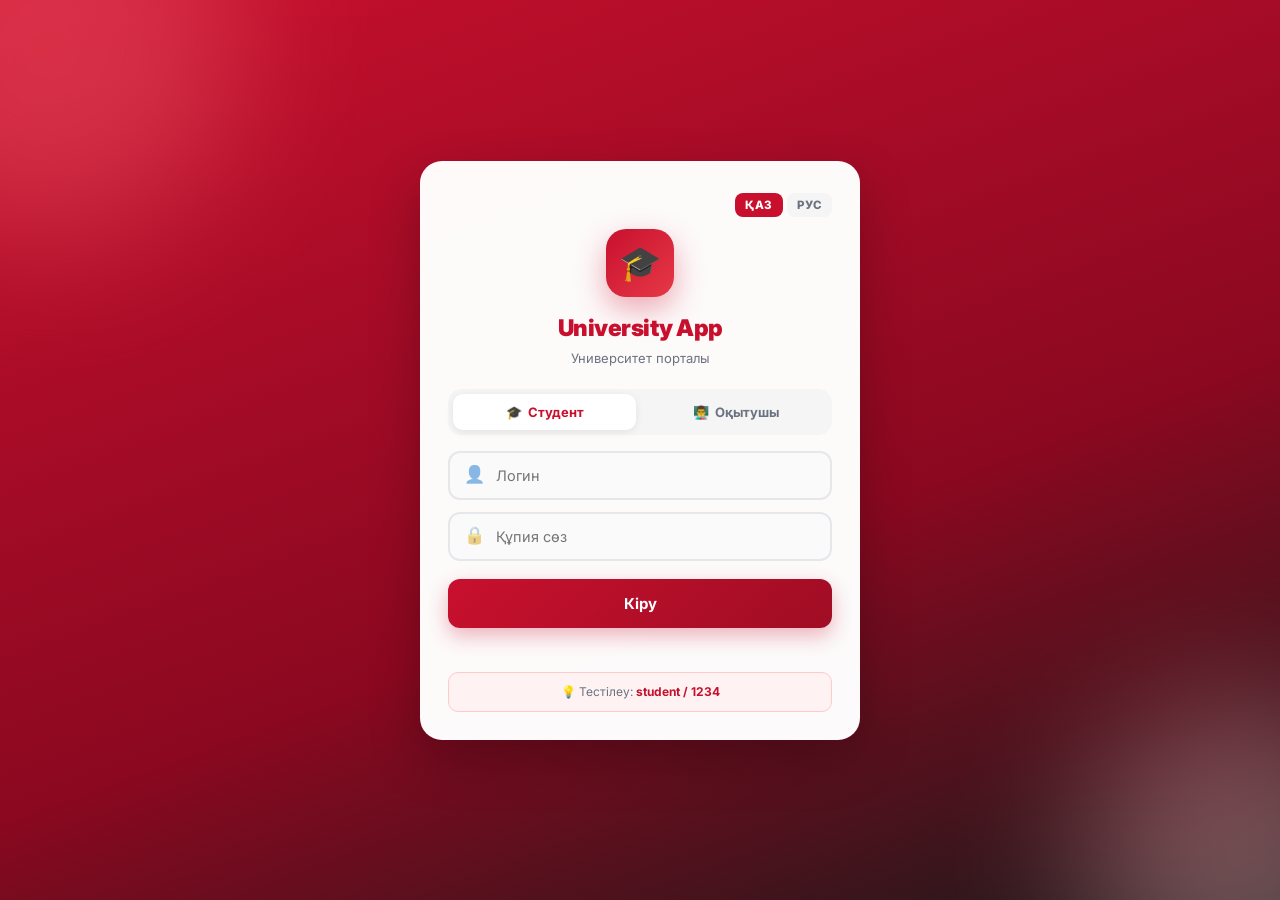
==== commit f3c3353c: "Update index.html" ====
--- a/index.html
+++ b/index.html
@@ -4,7 +4,7 @@
 <meta charset="UTF-8">
 <meta name="viewport" content="width=device-width, initial-scale=1.0, maximum-scale=1.0, user-scalable=no, viewport-fit=cover">
 <meta name="theme-color" content="#C8102E">
-<title>Student App — Университет</title>
+<title>University App — Университет порталы</title>
 <link href="https://fonts.googleapis.com/css2?family=Inter:wght@400;500;600;700;800;900&display=swap" rel="stylesheet">
 <style>
 /* ============================================================
@@ -27,7 +27,8 @@
   --white: #FFFFFF;
   --border: #E5E7EB;
   --success: #10B981;
-  --success-soft: #D1FAE5;
+  --warning: #F59E0B;
+  --info: #06B6D4;
   --shadow-sm: 0 1px 3px rgba(0,0,0,0.04);
   --shadow-md: 0 2px 12px rgba(0,0,0,0.06);
   --radius: 14px;
@@ -47,10 +48,10 @@
   overflow-x: hidden;
 }
 
-button, input { font-family: inherit; font-size: 16px; }
+button, input, select { font-family: inherit; font-size: 16px; }
 button { border: none; background: none; cursor: pointer; color: inherit; }
 a { text-decoration: none; color: inherit; }
-input:focus { outline: none; }
+input:focus, select:focus { outline: none; }
 
 /* ============================================================
    LOGIN
@@ -85,10 +86,9 @@
   background: rgba(255,255,255,0.98);
   backdrop-filter: blur(20px);
   border-radius: 22px;
-  padding: 44px 32px 36px;
-  width: 100%; max-width: 420px;
+  padding: 32px 28px 28px;
+  width: 100%; max-width: 440px;
   box-shadow: 0 20px 50px rgba(0,0,0,0.25);
-  text-align: center;
   animation: slideUp 0.6s cubic-bezier(0.16,1,0.3,1);
 }
 
@@ -97,35 +97,91 @@
   to   { opacity: 1; transform: translateY(0); }
 }
 
+/* Language switcher (top-right of login) */
+.lang-switch {
+  display: flex;
+  justify-content: flex-end;
+  gap: 4px;
+  margin-bottom: 12px;
+}
+
+.lang-btn {
+  padding: 5px 10px;
+  border-radius: 8px;
+  background: var(--gray-bg);
+  color: var(--gray);
+  font-size: 11.5px;
+  font-weight: 800;
+  letter-spacing: 0.5px;
+  transition: all 0.2s;
+}
+.lang-btn.active {
+  background: var(--primary);
+  color: var(--white);
+}
+
 .logo-circle {
-  width: 76px; height: 76px; margin: 0 auto 18px;
+  width: 68px; height: 68px; margin: 0 auto 14px;
   background: linear-gradient(135deg, var(--primary), var(--primary-light));
-  border-radius: 22px;
+  border-radius: 20px;
   display: flex; align-items: center; justify-content: center;
-  font-size: 38px;
+  font-size: 34px;
   box-shadow: 0 12px 30px rgba(200,16,46,0.35);
 }
 
 .login-card h1 {
-  font-size: 26px; font-weight: 900;
+  font-size: 23px; font-weight: 900;
   color: var(--primary);
-  margin-bottom: 6px; letter-spacing: -0.5px;
-}
-
-.subtitle { color: var(--gray); font-size: 14px; margin-bottom: 28px; }
-
-.input-group { position: relative; margin-bottom: 14px; }
+  margin-bottom: 4px; letter-spacing: -0.5px;
+  text-align: center;
+}
+
+.subtitle {
+  color: var(--gray); font-size: 13px;
+  margin-bottom: 20px; text-align: center;
+}
+
+/* Рөл таңдау */
+.role-selector {
+  display: grid;
+  grid-template-columns: 1fr 1fr;
+  gap: 8px;
+  margin-bottom: 16px;
+  background: var(--gray-bg);
+  padding: 5px;
+  border-radius: 14px;
+}
+
+.role-btn {
+  padding: 10px 8px;
+  border-radius: 10px;
+  font-size: 13px;
+  font-weight: 700;
+  color: var(--gray);
+  transition: all 0.25s;
+  display: flex;
+  align-items: center;
+  justify-content: center;
+  gap: 6px;
+}
+.role-btn.active {
+  background: var(--white);
+  color: var(--primary);
+  box-shadow: 0 2px 8px rgba(0,0,0,0.08);
+}
+
+.input-group { position: relative; margin-bottom: 12px; }
 .input-icon {
-  position: absolute; left: 18px; top: 50%;
+  position: absolute; left: 16px; top: 50%;
   transform: translateY(-50%);
-  font-size: 18px; opacity: 0.5; pointer-events: none;
+  font-size: 17px; opacity: 0.5; pointer-events: none;
 }
 .input-group input {
   width: 100%;
-  padding: 16px 16px 16px 50px;
+  padding: 14px 14px 14px 46px;
   border: 2px solid var(--border);
   border-radius: 12px;
-  font-size: 15px;
+  font-size: 14.5px;
   transition: all 0.2s;
   background: #FAFAFA;
 }
@@ -136,11 +192,11 @@
 }
 
 .btn-primary {
-  width: 100%; padding: 16px; margin-top: 8px;
+  width: 100%; padding: 15px; margin-top: 6px;
   background: linear-gradient(135deg, var(--primary), var(--primary-dark));
   color: var(--white);
   border-radius: 12px;
-  font-size: 16px; font-weight: 700;
+  font-size: 15px; font-weight: 700;
   transition: all 0.25s;
   box-shadow: 0 8px 20px rgba(200,16,46,0.3);
 }
@@ -148,15 +204,17 @@
 .btn-primary:disabled { opacity: 0.6; }
 
 .error-msg {
-  color: var(--primary); font-size: 14px;
-  margin-top: 12px; min-height: 20px; font-weight: 600;
+  color: var(--primary); font-size: 13px;
+  margin-top: 10px; min-height: 18px; font-weight: 600;
+  text-align: center;
 }
 
 .hint-box {
-  margin-top: 22px; padding: 12px 16px;
+  margin-top: 16px; padding: 10px 14px;
   background: var(--primary-soft);
-  border-radius: 10px; font-size: 13px;
+  border-radius: 10px; font-size: 12px;
   color: var(--gray); border: 1px solid #FECACA;
+  text-align: center;
 }
 .hint-box b { color: var(--primary); }
 
@@ -175,34 +233,32 @@
 #appView { display: none; min-height: 100vh; min-height: 100dvh; }
 #appView.active { display: block; }
 
-/* ---------- TOP BAR ---------- */
 .topbar {
   position: sticky; top: 0;
   background: var(--white);
-  padding: calc(14px + var(--safe-top)) 16px 14px;
+  padding: calc(12px + var(--safe-top)) 16px 12px;
   display: flex;
   align-items: center;
   justify-content: space-between;
-  gap: 12px;
+  gap: 10px;
   z-index: 100;
   border-bottom: 1px solid var(--border);
 }
-
-.topbar-left, .topbar-right { display: flex; align-items: center; gap: 8px; min-width: 44px; }
+.topbar-left, .topbar-right { display: flex; align-items: center; gap: 6px; min-width: 44px; }
 .topbar-right { justify-content: flex-end; }
 
 .icon-btn {
-  width: 40px; height: 40px;
-  border-radius: 12px;
+  width: 38px; height: 38px;
+  border-radius: 10px;
   display: flex; align-items: center; justify-content: center;
-  font-size: 20px;
+  font-size: 18px;
   color: var(--dark);
   transition: background 0.2s;
 }
 .icon-btn:active { background: var(--gray-bg); }
 
 .topbar-title {
-  font-size: 18px;
+  font-size: 17px;
   font-weight: 800;
   color: var(--dark);
   letter-spacing: -0.3px;
@@ -210,7 +266,6 @@
   text-align: center;
 }
 
-/* ---------- PAGE CONTENT ---------- */
 .page-content {
   padding: 16px 16px calc(96px + var(--safe-bottom));
   max-width: 720px;
@@ -225,26 +280,55 @@
   to   { opacity: 1; transform: translateY(0); }
 }
 
-/* ---------- TABS (Занятия/Экзамены/ИГА) ---------- */
+/* Role indicator bar */
+.role-bar {
+  display: flex;
+  align-items: center;
+  gap: 8px;
+  padding: 10px 14px;
+  background: linear-gradient(135deg, var(--primary-soft), #FFF5F5);
+  border: 1px solid #FECACA;
+  border-radius: 12px;
+  margin-bottom: 14px;
+  font-size: 12.5px;
+  font-weight: 700;
+  color: var(--primary-dark);
+}
+.role-bar .role-icon {
+  width: 28px; height: 28px;
+  background: var(--white);
+  border-radius: 8px;
+  display: flex; align-items: center; justify-content: center;
+  font-size: 15px;
+}
+.role-bar .role-info { flex: 1; }
+.role-bar .role-info small {
+  display: block;
+  font-size: 10.5px;
+  font-weight: 600;
+  color: var(--gray);
+  letter-spacing: 0.3px;
+}
+
+/* Tabs */
 .tabs-row {
   display: flex;
-  gap: 8px;
-  padding: 4px 0 14px;
+  gap: 6px;
+  padding: 4px 0 12px;
   align-items: center;
 }
 
 .tab-pill {
-  padding: 10px 20px;
-  border-radius: 24px;
+  padding: 9px 16px;
+  border-radius: 22px;
   background: var(--white);
   border: 1px solid var(--border);
   color: var(--dark);
-  font-size: 14px;
+  font-size: 13px;
   font-weight: 700;
   transition: all 0.2s;
   white-space: nowrap;
 }
-
 .tab-pill.active {
   background: var(--primary);
   color: var(--white);
@@ -252,31 +336,18 @@
   box-shadow: 0 4px 12px rgba(200,16,46,0.25);
 }
 
-.filter-btn {
-  margin-left: auto;
-  width: 44px; height: 44px;
-  border-radius: 12px;
-  background: var(--white);
-  border: 1px solid var(--border);
-  display: flex; align-items: center; justify-content: center;
-  color: var(--primary);
-  font-size: 18px;
-}
-.filter-btn:active { background: var(--gray-bg); }
-
-/* ---------- LESSON CARD (Kaitesin стилі) ---------- */
+/* Lesson card */
 .lesson-card {
   background: var(--white);
   border-radius: var(--radius);
-  margin-bottom: 12px;
-  padding: 16px;
+  margin-bottom: 10px;
+  padding: 14px;
   display: flex;
-  gap: 16px;
+  gap: 14px;
   box-shadow: var(--shadow-sm);
   animation: slideUp 0.35s ease backwards;
   transition: transform 0.2s;
 }
-
 .lesson-card:active { transform: scale(0.99); }
 
 @keyframes slideUp {
@@ -288,78 +359,58 @@
   flex-shrink: 0;
   display: flex;
   flex-direction: column;
-  align-items: flex-start;
   padding-top: 2px;
-  min-width: 52px;
-}
-
+  min-width: 50px;
+}
 .lesson-time .time-start {
-  font-size: 15px;
-  font-weight: 800;
-  color: var(--dark);
-  letter-spacing: -0.3px;
+  font-size: 15px; font-weight: 800;
+  color: var(--dark); letter-spacing: -0.3px;
   line-height: 1.2;
 }
-
 .lesson-time .time-end {
-  font-size: 14px;
-  font-weight: 500;
-  color: var(--gray-light);
-  line-height: 1.2;
+  font-size: 13px; font-weight: 500;
+  color: var(--gray-light); line-height: 1.2;
   margin-top: 2px;
 }
 
 .lesson-body { flex: 1; min-width: 0; }
 
 .lesson-subject {
-  font-size: 15px;
-  font-weight: 800;
-  color: var(--dark);
-  line-height: 1.3;
-  margin-bottom: 10px;
-  letter-spacing: -0.2px;
+  font-size: 14.5px; font-weight: 800;
+  color: var(--dark); line-height: 1.3;
+  margin-bottom: 8px; letter-spacing: -0.2px;
 }
 
 .lesson-info {
   display: flex;
   flex-direction: column;
-  gap: 6px;
-}
-
+  gap: 5px;
+}
 .info-row {
   display: flex;
   align-items: flex-start;
-  gap: 8px;
-  font-size: 13px;
+  gap: 7px;
+  font-size: 12.5px;
   color: var(--gray);
-  line-height: 1.45;
-}
-
+  line-height: 1.4;
+}
 .info-row .info-icon {
   flex-shrink: 0;
-  width: 18px;
-  height: 18px;
-  display: flex;
-  align-items: center;
-  justify-content: center;
+  width: 16px; height: 16px;
+  display: flex; align-items: center; justify-content: center;
   opacity: 0.6;
   margin-top: 1px;
 }
-
 .info-row .info-text {
-  flex: 1;
-  min-width: 0;
-  color: var(--gray);
-  font-weight: 500;
+  flex: 1; min-width: 0;
+  color: var(--gray); font-weight: 500;
   word-wrap: break-word;
 }
-
 .info-row .info-text.strong {
-  color: var(--dark);
-  font-weight: 600;
-}
-
-/* ---------- DAY SELECTOR (horizontal scroll) ---------- */
+  color: var(--dark); font-weight: 600;
+}
+
+/* Day strip */
 .day-strip {
   display: flex;
   gap: 6px;
@@ -369,38 +420,30 @@
   padding-left: 16px;
   padding-right: 16px;
   scrollbar-width: none;
-  scroll-behavior: smooth;
 }
 .day-strip::-webkit-scrollbar { display: none; }
 
 .day-chip {
   flex-shrink: 0;
-  padding: 10px 16px;
+  padding: 9px 14px;
   border-radius: 12px;
   background: var(--white);
   border: 1px solid var(--border);
   display: flex;
   flex-direction: column;
   align-items: center;
-  min-width: 58px;
+  min-width: 56px;
   transition: all 0.2s;
 }
-
 .day-chip .day-name {
-  font-size: 11px;
-  font-weight: 700;
-  color: var(--gray);
-  text-transform: uppercase;
+  font-size: 10.5px; font-weight: 700;
+  color: var(--gray); text-transform: uppercase;
   letter-spacing: 0.5px;
 }
-
 .day-chip .day-num {
-  font-size: 17px;
-  font-weight: 900;
-  color: var(--dark);
-  margin-top: 2px;
-}
-
+  font-size: 16px; font-weight: 900;
+  color: var(--dark); margin-top: 2px;
+}
 .day-chip.active {
   background: var(--primary);
   border-color: var(--primary);
@@ -409,20 +452,20 @@
 .day-chip.active .day-name { color: rgba(255,255,255,0.85); }
 .day-chip.active .day-num { color: var(--white); }
 
-/* ---------- EMPTY ---------- */
+/* Empty */
 .empty-state {
   text-align: center;
-  padding: 60px 20px;
-}
-.empty-state .icon { font-size: 56px; margin-bottom: 12px; opacity: 0.4; }
-.empty-state p { font-size: 15px; font-weight: 600; color: var(--gray); }
-
-/* ---------- EXAMS ---------- */
+  padding: 50px 20px;
+}
+.empty-state .icon { font-size: 52px; margin-bottom: 10px; opacity: 0.4; }
+.empty-state p { font-size: 14px; font-weight: 600; color: var(--gray); }
+
+/* Exams */
 .exam-card {
   background: var(--white);
   border-radius: var(--radius);
-  padding: 16px;
-  margin-bottom: 12px;
+  padding: 14px;
+  margin-bottom: 10px;
   box-shadow: var(--shadow-sm);
   border-left: 4px solid var(--primary);
 }
@@ -432,12 +475,12 @@
   background: var(--primary-soft);
   color: var(--primary);
   border-radius: 8px;
-  font-size: 12px;
+  font-size: 11.5px;
   font-weight: 800;
   margin-bottom: 8px;
 }
 .exam-subject {
-  font-size: 15px;
+  font-size: 14.5px;
   font-weight: 800;
   margin-bottom: 8px;
   color: var(--dark);
@@ -445,8 +488,8 @@
 .exam-meta {
   display: flex;
   flex-wrap: wrap;
-  gap: 8px;
-  font-size: 13px;
+  gap: 6px;
+  font-size: 12px;
   color: var(--gray);
 }
 .exam-meta span {
@@ -465,92 +508,82 @@
 .grades-summary {
   display: grid;
   grid-template-columns: repeat(3, 1fr);
-  gap: 10px;
-  margin-bottom: 16px;
-}
-
+  gap: 8px;
+  margin-bottom: 14px;
+}
 .summary-card {
   background: var(--white);
   border-radius: var(--radius);
-  padding: 16px 10px;
+  padding: 14px 8px;
   text-align: center;
   box-shadow: var(--shadow-sm);
 }
-
-.summary-card .icon { font-size: 20px; margin-bottom: 4px; }
+.summary-card .icon { font-size: 18px; margin-bottom: 3px; }
 .summary-card .value {
-  font-size: 22px; font-weight: 900;
+  font-size: 20px; font-weight: 900;
   letter-spacing: -0.5px; line-height: 1.1;
 }
 .summary-card .label {
-  font-size: 10.5px; color: var(--gray);
+  font-size: 10px; color: var(--gray);
   font-weight: 700; text-transform: uppercase;
-  letter-spacing: 0.5px; margin-top: 2px;
+  letter-spacing: 0.4px; margin-top: 2px;
 }
 .summary-card.gpa .value { color: var(--primary); }
-.summary-card.credits .value { color: #06B6D4; }
-.summary-card.rank .value { color: #F59E0B; }
+.summary-card.credits .value { color: var(--info); }
+.summary-card.rank .value { color: var(--warning); }
 
 .grade-card {
   background: var(--white);
   border-radius: var(--radius);
-  padding: 16px;
-  margin-bottom: 12px;
+  padding: 14px;
+  margin-bottom: 10px;
   box-shadow: var(--shadow-sm);
   animation: slideUp 0.35s ease backwards;
 }
-
 .grade-header {
   display: flex;
   justify-content: space-between;
   align-items: flex-start;
-  gap: 12px;
-  margin-bottom: 12px;
+  gap: 10px;
+  margin-bottom: 10px;
 }
 .grade-subject {
-  font-size: 15px;
-  font-weight: 800;
-  line-height: 1.3;
-  color: var(--dark);
+  font-size: 14.5px; font-weight: 800;
+  line-height: 1.3; color: var(--dark);
   letter-spacing: -0.2px;
 }
 .grade-teacher {
-  font-size: 12px;
-  color: var(--gray);
-  margin-top: 3px;
-  font-weight: 500;
+  font-size: 11.5px; color: var(--gray);
+  margin-top: 3px; font-weight: 500;
 }
 .grade-badge {
   flex-shrink: 0;
-  min-width: 46px;
-  height: 46px;
+  min-width: 44px; height: 44px;
   border-radius: 12px;
-  display: flex;
-  align-items: center;
-  justify-content: center;
-  font-weight: 900;
-  font-size: 16px;
+  display: flex; align-items: center; justify-content: center;
+  font-weight: 900; font-size: 15px;
 }
 .grade-A  { background: #D1FAE5; color: #065F46; }
 .grade-A- { background: #D1FAE5; color: #065F46; }
 .grade-B+ { background: #DBEAFE; color: #1E40AF; }
 .grade-B  { background: #DBEAFE; color: #1E40AF; }
+.grade-C  { background: #FEF3C7; color: #92400E; }
 
 .grade-scores {
   display: grid;
   grid-template-columns: repeat(4, 1fr);
-  gap: 8px;
-  padding-top: 12px;
+  gap: 6px;
+  padding-top: 10px;
   border-top: 1px dashed var(--border);
 }
 .score-item { text-align: center; }
 .score-item .score-label {
-  font-size: 10.5px; color: var(--gray);
+  font-size: 10px; color: var(--gray);
   font-weight: 700; text-transform: uppercase;
   letter-spacing: 0.3px; margin-bottom: 3px;
 }
 .score-item .score-value {
-  font-size: 15px; font-weight: 800; color: var(--dark);
+  font-size: 14px; font-weight: 800; color: var(--dark);
 }
 .score-item.best .score-value { color: var(--success); }
 
@@ -559,7 +592,7 @@
   background: var(--gray-bg);
   border-radius: 5px;
   overflow: hidden;
-  margin-top: 12px;
+  margin-top: 10px;
 }
 .progress-fill {
   height: 100%;
@@ -569,14 +602,14 @@
 }
 
 /* ============================================================
-   HOME
+   HOME / HERO
 ============================================================ */
 .hero-card {
   background: linear-gradient(135deg, var(--primary), var(--primary-dark));
   border-radius: var(--radius);
-  padding: 22px 20px;
+  padding: 20px 18px;
   color: var(--white);
-  margin-bottom: 16px;
+  margin-bottom: 14px;
   position: relative;
   overflow: hidden;
   box-shadow: 0 10px 24px rgba(200,16,46,0.25);
@@ -590,29 +623,29 @@
   top: -80px; right: -60px;
 }
 .hero-card h2 {
-  font-size: 20px;
-  font-weight: 900;
-  margin-bottom: 4px;
-  letter-spacing: -0.3px;
+  font-size: 18px; font-weight: 900;
+  margin-bottom: 4px; letter-spacing: -0.3px;
   position: relative;
 }
 .hero-card p {
-  font-size: 13px;
-  opacity: 0.9;
-  font-weight: 500;
-  position: relative;
+  font-size: 12.5px; opacity: 0.9;
+  font-weight: 500; position: relative;
 }
 
 .section-title {
-  font-size: 15px;
-  font-weight: 800;
+  font-size: 14px; font-weight: 800;
   color: var(--dark);
-  margin: 20px 0 12px;
+  margin: 18px 0 10px;
   letter-spacing: -0.2px;
   display: flex;
   justify-content: space-between;
   align-items: center;
 }
+.section-title .count {
+  font-size: 11.5px;
+  color: var(--gray);
+  font-weight: 600;
+}
 
 .quick-grid {
   display: grid;
@@ -622,26 +655,27 @@
 .quick-card {
   background: var(--white);
   border-radius: var(--radius);
-  padding: 16px;
+  padding: 14px;
   box-shadow: var(--shadow-sm);
   display: flex;
   align-items: center;
-  gap: 12px;
+  gap: 10px;
   transition: transform 0.15s;
+  cursor: pointer;
 }
 .quick-card:active { transform: scale(0.97); }
 .quick-card .q-icon {
-  width: 42px; height: 42px;
+  width: 40px; height: 40px;
   border-radius: 12px;
   display: flex; align-items: center; justify-content: center;
-  font-size: 20px;
+  font-size: 19px;
   background: var(--primary-soft);
 }
 .quick-card .q-text .q-title {
-  font-size: 14px; font-weight: 800; color: var(--dark);
+  font-size: 13px; font-weight: 800; color: var(--dark);
 }
 .quick-card .q-text .q-sub {
-  font-size: 12px; color: var(--gray); font-weight: 500;
+  font-size: 11px; color: var(--gray); font-weight: 500;
 }
 
 /* ============================================================
@@ -650,10 +684,10 @@
 .profile-hero {
   background: linear-gradient(135deg, var(--primary), var(--primary-dark));
   border-radius: var(--radius);
-  padding: 24px 20px;
+  padding: 22px 18px;
   text-align: center;
   color: var(--white);
-  margin-bottom: 16px;
+  margin-bottom: 14px;
   position: relative;
   overflow: hidden;
   box-shadow: 0 10px 24px rgba(200,16,46,0.25);
@@ -667,44 +701,55 @@
   top: -100px; right: -60px;
 }
 .profile-avatar-lg {
-  width: 84px; height: 84px;
+  width: 78px; height: 78px;
   border-radius: 50%;
   background: rgba(255,255,255,0.22);
   display: flex; align-items: center; justify-content: center;
-  font-size: 42px;
+  font-size: 38px;
   margin: 0 auto 12px;
   border: 3px solid rgba(255,255,255,0.5);
   position: relative;
 }
 .profile-hero h2 {
-  font-size: 19px; font-weight: 900;
+  font-size: 18px; font-weight: 900;
   letter-spacing: -0.3px; margin-bottom: 3px;
   position: relative;
 }
 .profile-hero .group-info {
-  font-size: 13px; opacity: 0.9;
+  font-size: 12.5px; opacity: 0.9;
   font-weight: 600; position: relative;
+}
+.role-badge-pill {
+  display: inline-block;
+  margin-top: 8px;
+  padding: 4px 12px;
+  background: rgba(255,255,255,0.2);
+  border-radius: 20px;
+  font-size: 11px;
+  font-weight: 800;
+  letter-spacing: 0.5px;
+  position: relative;
 }
 
 .form-card {
   background: var(--white);
   border-radius: var(--radius);
-  padding: 20px;
+  padding: 18px;
   box-shadow: var(--shadow-sm);
 }
-.form-row { margin-bottom: 14px; }
+.form-row { margin-bottom: 13px; }
 .form-row label {
   display: flex; align-items: center; gap: 6px;
-  font-size: 11.5px; font-weight: 800;
+  font-size: 11px; font-weight: 800;
   color: var(--gray); margin-bottom: 6px;
   text-transform: uppercase; letter-spacing: 0.6px;
 }
 .form-row input {
   width: 100%;
-  padding: 14px 16px;
+  padding: 13px 15px;
   border: 2px solid var(--border);
-  border-radius: 12px;
-  font-size: 15px;
+  border-radius: 11px;
+  font-size: 14.5px;
   background: #FAFAFA;
   transition: all 0.2s;
   color: var(--dark);
@@ -717,9 +762,159 @@
 }
 
 .success-msg {
-  color: var(--success); font-size: 14px;
+  color: var(--success); font-size: 13px;
   font-weight: 700; margin-top: 12px;
-  text-align: center; min-height: 20px;
+  text-align: center; min-height: 18px;
+}
+
+/* Language section in profile */
+.lang-section {
+  background: var(--white);
+  border-radius: var(--radius);
+  padding: 16px;
+  margin-top: 12px;
+  box-shadow: var(--shadow-sm);
+}
+.lang-section h3 {
+  font-size: 12px;
+  font-weight: 800;
+  color: var(--gray);
+  text-transform: uppercase;
+  letter-spacing: 0.6px;
+  margin-bottom: 10px;
+}
+.lang-options {
+  display: grid;
+  grid-template-columns: 1fr 1fr;
+  gap: 8px;
+}
+.lang-option {
+  padding: 12px;
+  border-radius: 12px;
+  border: 2px solid var(--border);
+  background: var(--white);
+  font-size: 14px;
+  font-weight: 700;
+  color: var(--gray);
+  transition: all 0.2s;
+  display: flex;
+  align-items: center;
+  justify-content: center;
+  gap: 8px;
+}
+.lang-option.active {
+  border-color: var(--primary);
+  background: var(--primary-soft);
+  color: var(--primary);
+}
+
+/* ============================================================
+   TEACHER: ATTENDANCE / GRADE ENTRY
+============================================================ */
+.student-row {
+  background: var(--white);
+  border-radius: var(--radius);
+  padding: 12px 14px;
+  margin-bottom: 8px;
+  display: flex;
+  align-items: center;
+  gap: 12px;
+  box-shadow: var(--shadow-sm);
+}
+
+.student-avatar {
+  width: 40px; height: 40px;
+  border-radius: 50%;
+  background: linear-gradient(135deg, var(--primary-light), var(--primary));
+  display: flex; align-items: center; justify-content: center;
+  font-size: 16px; font-weight: 800; color: var(--white);
+  flex-shrink: 0;
+}
+
+.student-info { flex: 1; min-width: 0; }
+.student-name {
+  font-size: 14px; font-weight: 800;
+  color: var(--dark);
+  white-space: nowrap;
+  overflow: hidden;
+  text-overflow: ellipsis;
+}
+.student-meta {
+  font-size: 11.5px;
+  color: var(--gray);
+  font-weight: 500;
+}
+
+.attendance-btns {
+  display: flex;
+  gap: 4px;
+}
+.att-btn {
+  width: 36px; height: 36px;
+  border-radius: 10px;
+  font-size: 16px;
+  border: 2px solid var(--border);
+  background: var(--white);
+  display: flex; align-items: center; justify-content: center;
+  transition: all 0.2s;
+}
+.att-btn.present.active { background: #D1FAE5; border-color: var(--success); }
+.att-btn.absent.active  { background: #FEE2E2; border-color: #EF4444; }
+.att-btn.late.active    { background: #FEF3C7; border-color: var(--warning); }
+
+.grade-input {
+  width: 60px;
+  padding: 8px;
+  border: 2px solid var(--border);
+  border-radius: 10px;
+  text-align: center;
+  font-weight: 800;
+  font-size: 14px;
+  color: var(--dark);
+  background: var(--white);
+}
+.grade-input:focus {
+  border-color: var(--primary);
+  box-shadow: 0 0 0 4px rgba(200,16,46,0.1);
+}
+
+.save-fab {
+  position: fixed;
+  bottom: calc(100px + var(--safe-bottom));
+  right: 20px;
+  width: 56px; height: 56px;
+  border-radius: 50%;
+  background: linear-gradient(135deg, var(--primary), var(--primary-dark));
+  color: var(--white);
+  font-size: 22px;
+  display: flex; align-items: center; justify-content: center;
+  box-shadow: 0 10px 24px rgba(200,16,46,0.4);
+  z-index: 95;
+  transition: transform 0.2s;
+}
+.save-fab:active { transform: scale(0.92); }
+
+/* Student list search */
+.search-box {
+  position: relative;
+  margin-bottom: 12px;
+}
+.search-box input {
+  width: 100%;
+  padding: 12px 16px 12px 44px;
+  border: 1px solid var(--border);
+  border-radius: 12px;
+  font-size: 14px;
+  background: var(--white);
+  font-weight: 500;
+}
+.search-box .search-icon {
+  position: absolute;
+  left: 16px; top: 50%;
+  transform: translateY(-50%);
+  font-size: 16px;
+  opacity: 0.5;
+  pointer-events: none;
 }
 
 /* ============================================================
@@ -750,38 +945,32 @@
   padding: 8px 4px;
   border-radius: 12px;
   color: var(--gray);
-  font-size: 10.5px;
+  font-size: 10px;
   font-weight: 700;
   letter-spacing: 0.2px;
   transition: color 0.2s;
   position: relative;
 }
-
 .bottom-nav-item .nav-icon {
-  font-size: 22px;
+  font-size: 21px;
   line-height: 1;
   transition: transform 0.2s;
 }
-
-.bottom-nav-item.active {
-  color: var(--primary);
-}
-.bottom-nav-item.active .nav-icon {
-  transform: translateY(-1px) scale(1.08);
-}
+.bottom-nav-item.active { color: var(--primary); }
+.bottom-nav-item.active .nav-icon { transform: translateY(-1px) scale(1.08); }
 
 /* ============================================================
    NOTIFICATION & TOAST
 ============================================================ */
 .notification {
-  margin-top: 16px;
-  padding: 14px 16px;
+  margin-top: 14px;
+  padding: 13px 15px;
   background: linear-gradient(135deg, #ECFDF5, #D1FAE5);
   color: #065F46;
   border-left: 4px solid var(--success);
   border-radius: 12px;
   font-weight: 600;
-  font-size: 13.5px;
+  font-size: 13px;
   display: flex; align-items: flex-start; gap: 10px;
   animation: slideDown 0.4s ease;
 }
@@ -798,15 +987,15 @@
   transform: translateX(-50%) translateY(200px);
   background: var(--dark);
   color: var(--white);
-  padding: 13px 22px;
+  padding: 12px 20px;
   border-radius: 14px;
-  font-size: 14px;
+  font-size: 13.5px;
   font-weight: 700;
   box-shadow: 0 20px 50px rgba(0,0,0,0.25);
   z-index: 1000;
   transition: transform 0.4s cubic-bezier(0.16,1,0.3,1);
   max-width: calc(100% - 32px);
-  white-space: nowrap;
+  text-align: center;
 }
 .toast.show { transform: translateX(-50%) translateY(0); }
 .toast.success { background: linear-gradient(135deg, #059669, #10B981); }
@@ -817,12 +1006,12 @@
 ============================================================ */
 @media (max-width: 360px) {
   .page-content { padding: 12px 12px calc(96px + var(--safe-bottom)); }
-  .lesson-card { padding: 14px; gap: 12px; }
-  .lesson-time { min-width: 46px; }
-  .lesson-time .time-start { font-size: 14px; }
-  .lesson-time .time-end { font-size: 12px; }
-  .lesson-subject { font-size: 14px; }
-  .info-row { font-size: 12.5px; }
+  .lesson-card { padding: 12px; gap: 10px; }
+  .lesson-time { min-width: 44px; }
+  .lesson-time .time-start { font-size: 13.5px; }
+  .lesson-time .time-end { font-size: 11.5px; }
+  .lesson-subject { font-size: 13.5px; }
+  .info-row { font-size: 11.5px; }
 }
 </style>
 </head>
@@ -838,9 +1027,25 @@
   </div>
 
   <div class="login-card" id="loginCard">
+    <!-- Language switch -->
+    <div class="lang-switch">
+      <button class="lang-btn active" data-lang="kk">ҚАЗ</button>
+      <button class="lang-btn" data-lang="ru">РУС</button>
+    </div>
+
     <div class="logo-circle">🎓</div>
-    <h1>Student App</h1>
-    <p class="subtitle">Университет порталы</p>
+    <h1 id="loginTitle">University App</h1>
+    <p class="subtitle" id="loginSubtitle">Университет порталы</p>
+
+    <!-- Рөл таңдау -->
+    <div class="role-selector">
+      <button class="role-btn active" data-role="student" id="roleStudent">
+        🎓 <span data-i18n="roleStudent">Студент</span>
+      </button>
+      <button class="role-btn" data-role="teacher" id="roleTeacher">
+        👨‍🏫 <span data-i18n="roleTeacher">Оқытушы</span>
+      </button>
+    </div>
 
     <form id="loginForm" autocomplete="off" novalidate>
       <div class="input-group">
@@ -851,13 +1056,13 @@
         <span class="input-icon">🔒</span>
         <input type="password" id="password" placeholder="Құпия сөз" autocomplete="off">
       </div>
-      <button type="submit" class="btn-primary" id="loginBtn">Кіру</button>
+      <button type="submit" class="btn-primary" id="loginBtn" data-i18n="loginBtn">Кіру</button>
     </form>
 
     <p id="errorMsg" class="error-msg"></p>
 
-    <div class="hint-box">
-      💡 Тестілеу: <b>student</b> / <b>1234</b>
+    <div class="hint-box" id="hintBox">
+      💡 <span data-i18n="hint">Тестілеу</span>: <b id="hintCred">student / 1234</b>
     </div>
   </div>
 </div>
@@ -867,128 +1072,131 @@
 ============================================================ -->
 <div id="appView">
 
-  <!-- TOP BAR -->
   <header class="topbar">
     <div class="topbar-left">
       <button class="icon-btn" id="backBtn" style="display:none;">←</button>
     </div>
-    <div class="topbar-title" id="topbarTitle">Кесте</div>
+    <div class="topbar-title" id="topbarTitle">—</div>
     <div class="topbar-right">
+      <button class="icon-btn" id="langToggleTop" title="Тіл">🌐</button>
       <button class="icon-btn" id="headerLogout" title="Шығу">🚪</button>
     </div>
   </header>
 
-  <!-- PAGES -->
   <main class="page-content">
 
-    <!-- ============ БАСТЫ ============ -->
+    <!-- ============ БАСТЫ БЕТ ============ -->
     <section class="page" id="page-home">
+      <div class="role-bar">
+        <div class="role-icon" id="roleBarIcon">🎓</div>
+        <div class="role-info">
+          <span id="roleBarText">Студент</span>
+          <small id="roleBarSub">Активті режим</small>
+        </div>
+      </div>
+
       <div class="hero-card">
         <h2 id="heroGreeting">Қайырлы күн! 👋</h2>
-        <p id="heroName">Асқар Нұрлан • IT-21</p>
+        <p id="heroName">—</p>
       </div>
 
       <div class="section-title">
-        <span>Бүгінгі сабақтар</span>
-        <span style="font-size:12px;color:var(--gray);font-weight:600" id="todayCount">—</span>
+        <span id="todayTitle">Бүгінгі сабақтар</span>
+        <span class="count" id="todayCount">—</span>
       </div>
       <div id="todayPreview"></div>
 
-      <div class="section-title">Жылдам әрекеттер</div>
-      <div class="quick-grid">
-        <div class="quick-card" data-goto="schedule">
-          <div class="q-icon">📅</div>
-          <div class="q-text">
-            <div class="q-title">Кесте</div>
-            <div class="q-sub">Апталық</div>
-          </div>
-        </div>
-        <div class="quick-card" data-goto="grades">
-          <div class="q-icon">📊</div>
-          <div class="q-text">
-            <div class="q-title">Бағалар</div>
-            <div class="q-sub">Үлгерім</div>
-          </div>
-        </div>
+      <div class="section-title" id="quickTitle">Жылдам әрекеттер</div>
+      <div class="quick-grid" id="quickGrid">
+        <!-- Dynamically filled -->
       </div>
     </section>
 
-    <!-- ============ КЕСТЕ ============ -->
+    <!-- ============ КЕСТЕ (STUDENT) ============ -->
     <section class="page active" id="page-schedule">
-      <!-- Tabs: Занятия / Экзамены / ИГА -->
       <div class="tabs-row">
-        <button class="tab-pill active" data-tab="classes">Сабақтар</button>
-        <button class="tab-pill" data-tab="exams">Емтихандар</button>
-        <button class="tab-pill" data-tab="iga">ҚИА</button>
-        <button class="filter-btn" title="Сүзгі">▼</button>
+        <button class="tab-pill active" data-tab="classes" data-i18n="tabClasses">Сабақтар</button>
+        <button class="tab-pill" data-tab="exams" data-i18n="tabExams">Емтихандар</button>
+        <button class="tab-pill" data-tab="iga" data-i18n="tabIGA">ҚИА</button>
       </div>
 
-      <!-- Day strip -->
       <div class="day-strip" id="dayStrip"></div>
-
-      <!-- Lessons list -->
       <div id="lessonsList"></div>
     </section>
 
-    <!-- ============ БАҒАЛАР ============ -->
+    <!-- ============ БАҒАЛАР (STUDENT) ============ -->
     <section class="page" id="page-grades">
       <div class="grades-summary" id="gradesSummary"></div>
       <div id="gradesList"></div>
       <div id="notification" class="notification hidden"></div>
     </section>
 
+    <!-- ============ ЖУРНАЛ (TEACHER) ============ -->
+    <section class="page" id="page-journal">
+      <div class="tabs-row">
+        <button class="tab-pill active" data-jtab="attendance" data-i18n="tabAttendance">Қатысу</button>
+        <button class="tab-pill" data-jtab="entry" data-i18n="tabGradeEntry">Баға қою</button>
+      </div>
+
+      <div class="search-box">
+        <span class="search-icon">🔍</span>
+        <input type="text" id="studentSearch" placeholder="Студентті іздеу...">
+      </div>
+
+      <div id="journalList"></div>
+      <button class="save-fab" id="saveFab" title="Сақтау">✓</button>
+    </section>
+
     <!-- ============ ПРОФИЛЬ ============ -->
     <section class="page" id="page-profile">
       <div class="profile-hero">
-        <div class="profile-avatar-lg">👤</div>
-        <h2 id="heroName2">Студент</h2>
-        <p class="group-info" id="heroGroup">Топ: —</p>
+        <div class="profile-avatar-lg" id="profileAvatar">👤</div>
+        <h2 id="heroName2">—</h2>
+        <p class="group-info" id="heroGroup">—</p>
+        <span class="role-badge-pill" id="roleBadge">СТУДЕНТ</span>
       </div>
 
       <div class="form-card">
         <form id="profileForm" novalidate>
           <div class="form-row">
-            <label>👤 Аты-жөні</label>
+            <label data-i18n="lblFullName">👤 Аты-жөні</label>
             <input type="text" id="fullName" placeholder="Аты-жөніңіз">
           </div>
           <div class="form-row">
-            <label>📧 Email</label>
+            <label data-i18n="lblEmail">📧 Email</label>
             <input type="email" id="email" placeholder="email@university.kz">
           </div>
           <div class="form-row">
-            <label>📱 Телефон</label>
+            <label data-i18n="lblPhone">📱 Телефон</label>
             <input type="tel" id="phone" placeholder="+7 700 000 0000">
           </div>
-          <div class="form-row">
-            <label>🎓 Топ</label>
+          <div class="form-row" id="groupRow">
+            <label data-i18n="lblGroup">🎓 Топ</label>
             <input type="text" id="group" placeholder="IT-21">
           </div>
-          <button type="submit" class="btn-primary">Сақтау</button>
+          <div class="form-row" id="deptRow" style="display:none;">
+            <label data-i18n="lblDept">🏛 Кафедра</label>
+            <input type="text" id="department" placeholder="Информатика">
+          </div>
+          <button type="submit" class="btn-primary" data-i18n="saveBtn">Сақтау</button>
         </form>
         <p id="saveMsg" class="success-msg"></p>
       </div>
+
+      <div class="lang-section">
+        <h3 data-i18n="languageTitle">Интерфейс тілі</h3>
+        <div class="lang-options">
+          <button class="lang-option active" data-lang="kk">🇰🇿 Қазақша</button>
+          <button class="lang-option" data-lang="ru">🇷🇺 Русский</button>
+        </div>
+      </div>
     </section>
 
   </main>
 
   <!-- BOTTOM NAV -->
-  <nav class="bottom-nav">
-    <button class="bottom-nav-item" data-nav="home">
-      <span class="nav-icon">🏠</span>
-      <span>Басты</span>
-    </button>
-    <button class="bottom-nav-item active" data-nav="schedule">
-      <span class="nav-icon">📅</span>
-      <span>Кесте</span>
-    </button>
-    <button class="bottom-nav-item" data-nav="grades">
-      <span class="nav-icon">📊</span>
-      <span>Бағалар</span>
-    </button>
-    <button class="bottom-nav-item" data-nav="profile">
-      <span class="nav-icon">👤</span>
-      <span>Профиль</span>
-    </button>
+  <nav class="bottom-nav" id="bottomNav">
+    <!-- Dynamically filled based on role -->
   </nav>
 </div>
 
@@ -1018,198 +1226,272 @@
   }
 
   /* ============================================================
-     ДЕРЕКТЕР — КЕСТЕ (Kaitesin стилінде)
+     ТІЛДЕР (i18n)
+  ============================================================ */
+  const I18N = {
+    kk: {
+      loginTitle: 'University App',
+      loginSubtitle: 'Университет порталы',
+      roleStudent: 'Студент',
+      roleTeacher: 'Оқытушы',
+      loginBtn: 'Кіру',
+      hint: 'Тестілеу',
+      // Navigation
+      navHome: 'Басты',
+      navSchedule: 'Кесте',
+      navGrades: 'Бағалар',
+      navJournal: 'Журнал',
+      navProfile: 'Профиль',
+      // Page titles
+      pageHome: 'Басты',
+      pageSchedule: 'Кесте',
+      pageGrades: 'Бағалар',
+      pageJournal: 'Журнал',
+      pageProfile: 'Профиль',
+      // Tabs
+      tabClasses: 'Сабақтар',
+      tabExams: 'Емтихандар',
+      tabIGA: 'ҚИА',
+      tabAttendance: 'Қатысу',
+      tabGradeEntry: 'Баға қою',
+      // Home
+      greetMorning: 'Қайырлы таң!',
+      greetDay: 'Қайырлы күн!',
+      greetEvening: 'Қайырлы кеш!',
+      todayTitle: 'Бүгінгі сабақтар',
+      todayTitleTeacher: 'Бүгінгі жұптар',
+      quickTitle: 'Жылдам әрекеттер',
+      quickSchedule: 'Кесте',
+      quickScheduleSub: 'Апталық',
+      quickGrades: 'Бағалар',
+      quickGradesSub: 'Үлгерім',
+      quickJournal: 'Журнал',
+      quickJournalSub: 'Қатысу & баға',
+      quickProfile: 'Профиль',
+      quickProfileSub: 'Жеке деректер',
+      noLessonsToday: 'Бүгін сабақ жоқ',
+      lessonsCount: 'сабақ',
+      // Role
+      roleActiveMode: 'Активті режим',
+      roleBadgeStudent: 'СТУДЕНТ',
+      roleBadgeTeacher: 'ОҚЫТУШЫ',
+      // Grades
+      gpa: 'GPA',
+      credits: 'Кредит',
+      average: 'Орташа',
+      // Profile
+      lblFullName: '👤 Аты-жөні',
+      lblEmail: '📧 Email',
+      lblPhone: '📱 Телефон',
+      lblGroup: '🎓 Топ',
+      lblDept: '🏛 Кафедра',
+      saveBtn: 'Сақтау',
+      saved: '✅ Мәліметтер сәті сақталды!',
+      languageTitle: 'Интерфейс тілі',
+      // Journal
+      searchStudent: 'Студентті іздеу...',
+      present: 'Келді',
+      absent: 'Келмеді',
+      late: 'Кешікті',
+      // Toasts
+      welcome: 'Қош келдіңіз! 👋',
+      loggedOut: 'Жүйеден шықтыңыз',
+      profileUpdated: 'Профиль жаңартылды ✅',
+      journalSaved: 'Журнал сәтті сақталды ✅',
+      // Login errors
+      errEmpty: '⚠️ Барлық өрісті толтырыңыз!',
+      errWrong: '❌ Қате логин немесе құпия сөз!',
+      // Days
+      days: {
+        'Дүйсенбі': 'Дс', 'Сейсенбі': 'Сс', 'Сәрсенбі': 'Ср',
+        'Бейсенбі': 'Бс', 'Жұма': 'Жм', 'Сенбі': 'Сб'
+      },
+      daysFull: ['Дүйсенбі','Сейсенбі','Сәрсенбі','Бейсенбі','Жұма','Сенбі','Жексенбі']
+    },
+    ru: {
+      loginTitle: 'University App',
+      loginSubtitle: 'Университетский портал',
+      roleStudent: 'Студент',
+      roleTeacher: 'Преподаватель',
+      loginBtn: 'Войти',
+      hint: 'Тестирование',
+      navHome: 'Главная',
+      navSchedule: 'Расписание',
+      navGrades: 'Оценки',
+      navJournal: 'Журнал',
+      navProfile: 'Профиль',
+      pageHome: 'Главная',
+      pageSchedule: 'Расписание',
+      pageGrades: 'Оценки',
+      pageJournal: 'Журнал',
+      pageProfile: 'Профиль',
+      tabClasses: 'Занятия',
+      tabExams: 'Экзамены',
+      tabIGA: 'ИГА',
+      tabAttendance: 'Посещаемость',
+      tabGradeEntry: 'Выставление оценок',
+      greetMorning: 'Доброе утро!',
+      greetDay: 'Добрый день!',
+      greetEvening: 'Добрый вечер!',
+      todayTitle: 'Занятия сегодня',
+      todayTitleTeacher: 'Пары сегодня',
+      quickTitle: 'Быстрые действия',
+      quickSchedule: 'Расписание',
+      quickScheduleSub: 'Неделя',
+      quickGrades: 'Оценки',
+      quickGradesSub: 'Успеваемость',
+      quickJournal: 'Журнал',
+      quickJournalSub: 'Посещаемость и оценки',
+      quickProfile: 'Профиль',
+      quickProfileSub: 'Личные данные',
+      noLessonsToday: 'Сегодня занятий нет',
+      lessonsCount: 'занятий',
+      roleActiveMode: 'Активный режим',
+      roleBadgeStudent: 'СТУДЕНТ',
+      roleBadgeTeacher: 'ПРЕПОДАВАТЕЛЬ',
+      gpa: 'GPA',
+      credits: 'Кредиты',
+      average: 'Средний',
+      lblFullName: '👤 ФИО',
+      lblEmail: '📧 Email',
+      lblPhone: '📱 Телефон',
+      lblGroup: '🎓 Группа',
+      lblDept: '🏛 Кафедра',
+      saveBtn: 'Сохранить',
+      saved: '✅ Данные успешно сохранены!',
+      languageTitle: 'Язык интерфейса',
+      searchStudent: 'Поиск студента...',
+      present: 'Присутствовал',
+      absent: 'Отсутствовал',
+      late: 'Опоздал',
+      welcome: 'Добро пожаловать! 👋',
+      loggedOut: 'Вы вышли из системы',
+      profileUpdated: 'Профиль обновлён ✅',
+      journalSaved: 'Журнал успешно сохранён ✅',
+      errEmpty: '⚠️ Заполните все поля!',
+      errWrong: '❌ Неверный логин или пароль!',
+      days: {
+        'Дүйсенбі': 'Пн', 'Сейсенбі': 'Вт', 'Сәрсенбі': 'Ср',
+        'Бейсенбі': 'Чт', 'Жұма': 'Пт', 'Сенбі': 'Сб'
+      },
+      daysFull: ['Понедельник','Вторник','Среда','Четверг','Пятница','Суббота','Воскресенье']
+    }
+  };
+
+  let currentLang = safeGet('lang') || 'kk';
+  let currentRole = safeGet('role') || 'student';
+
+  function t(key) {
+    return (I18N[currentLang] && I18N[currentLang][key]) || key;
+  }
+
+  function applyTranslations() {
+    document.documentElement.lang = currentLang;
+
+    // Login page
+    $('#loginTitle').textContent = t('loginTitle');
+    $('#loginSubtitle').textContent = t('loginSubtitle');
+    $('#loginBtn').textContent = t('loginBtn');
+    $('#username').placeholder = currentLang === 'kk' ? 'Логин' : 'Логин';
+    $('#password').placeholder = currentLang === 'kk' ? 'Құпия сөз' : 'Пароль';
+
+    // Role buttons
+    $('#roleStudent').querySelector('span').textContent = t('roleStudent');
+    $('#roleTeacher').querySelector('span').textContent = t('roleTeacher');
+
+    // Hint
+    $('#hintBox').innerHTML = `💡 ${t('hint')}: <b id="hintCred">${currentRole === 'student' ? 'student / 1234' : 'teacher / 1234'}</b>`;
+
+    // Lang buttons
+    $$('.lang-btn').forEach(b => b.classList.toggle('active', b.dataset.lang === currentLang));
+    $$('.lang-option').forEach(b => b.classList.toggle('active', b.dataset.lang === currentLang));
+
+    // Tabs i18n
+    $$('[data-i18n]').forEach(el => {
+      const key = el.dataset.i18n;
+      el.textContent = t(key);
+    });
+
+    // Bottom nav (re-render)
+    renderBottomNav();
+
+    // Page title
+    updateTopbarTitle();
+
+    // Placeholders
+    const search = $('#studentSearch');
+    if (search) search.placeholder = t('searchStudent');
+  }
+
+  /* ============================================================
+     ДЕРЕКТЕР — КЕСТЕ
   ============================================================ */
   const SCHEDULE = {
     'Дүйсенбі': [
-      {
-        start: '08:55', end: '09:45',
-        subject: 'Эксперттік жүйелер және жасанды интеллект негіздері',
-        building: '№7 оқу корпусы', room: '219 кабинет',
-        group: 'Эксперттік жүйелер және ЖИ негіздері, "Д"',
-        type: 'Дәрістер',
-        teacher: 'Карменова М.А.'
-      },
-      {
-        start: '09:50', end: '10:40',
-        subject: 'Деректер қорын басқару жүйелері',
-        building: '№7 оқу корпусы', room: '213 кабинет',
-        group: 'Деректер қорын басқару жүйелері, "Д"',
-        type: 'Дәрістер',
-        teacher: 'Жантасова Ж.З.'
-      },
-      {
-        start: '10:45', end: '11:35',
-        subject: 'Веб-бағдарламалау',
-        building: '№7 оқу корпусы', room: '312 кабинет',
-        group: 'Веб-бағдарламалау, "П"',
-        type: 'Практикалық',
-        teacher: 'Нұрланұлы А.'
-      },
-      {
-        start: '12:50', end: '13:40',
-        subject: 'Компьютерлік жүйелердегі ақпаратты қорғау',
-        building: '№7 оқу корпусы', room: '405 кабинет',
-        group: 'Ақпаратты қорғау, "Д"',
-        type: 'Дәрістер',
-        teacher: 'Қайдарова М.А.'
-      }
+      { start: '08:55', end: '09:45', subject: 'Эксперттік жүйелер және ЖИ негіздері',
+        building: '№7 корпус', room: '219', group: 'ЭЖ және ЖИ, "Д"', type: 'Дәрістер', teacher: 'Карменова М.А.' },
+      { start: '09:50', end: '10:40', subject: 'Деректер қорын басқару жүйелері',
+        building: '№7 корпус', room: '213', group: 'ДҚБЖ, "Д"', type: 'Дәрістер', teacher: 'Жантасова Ж.З.' },
+      { start: '10:45', end: '11:35', subject: 'Веб-бағдарламалау',
+        building: '№7 корпус', room: '312', group: 'Веб-бағдарламалау, "П"', type: 'Практикалық', teacher: 'Нұрланұлы А.' },
+      { start: '12:50', end: '13:40', subject: 'Компьютерлік жүйелердегі ақпаратты қорғау',
+        building: '№7 корпус', room: '405', group: 'Ақпаратты қорғау, "Д"', type: 'Дәрістер', teacher: 'Қайдарова М.А.' }
     ],
     'Сейсенбі': [
-      {
-        start: '08:55', end: '09:45',
-        subject: 'Алгоритмдер және деректер құрылымы',
-        building: '№7 оқу корпусы', room: '301 кабинет',
-        group: 'Алгоритмдер, "Д"',
-        type: 'Дәрістер',
-        teacher: 'Тұрсынов Е.М.'
-      },
-      {
-        start: '09:50', end: '10:40',
-        subject: 'Деректер қоры',
-        building: 'IT-орталық', room: '418 кабинет',
-        group: 'Деректер қоры, "З"',
-        type: 'Зертханалық',
-        teacher: 'Әбдіраш Д.Қ.'
-      },
-      {
-        start: '10:45', end: '11:35',
-        subject: 'Математикалық анализ',
-        building: '№1 оқу корпусы', room: '301 кабинет',
-        group: 'Математикалық анализ, "П"',
-        type: 'Практикалық',
-        teacher: 'Ахметов Н.Б.'
-      }
+      { start: '08:55', end: '09:45', subject: 'Алгоритмдер және деректер құрылымы',
+        building: '№7 корпус', room: '301', group: 'Алгоритмдер, "Д"', type: 'Дәрістер', teacher: 'Тұрсынов Е.М.' },
+      { start: '09:50', end: '10:40', subject: 'Деректер қоры',
+        building: 'IT-орталық', room: '418', group: 'ДҚ, "З"', type: 'Зертханалық', teacher: 'Әбдіраш Д.Қ.' },
+      { start: '10:45', end: '11:35', subject: 'Математикалық анализ',
+        building: '№1 корпус', room: '301', group: 'МА, "П"', type: 'Практикалық', teacher: 'Ахметов Н.Б.' }
     ],
     'Сәрсенбі': [
-      {
-        start: '08:55', end: '09:45',
-        subject: 'Физика',
-        building: '№2 оқу корпусы', room: '110 кабинет',
-        group: 'Физика, "Д"',
-        type: 'Дәрістер',
-        teacher: 'Серікбаева Г.Т.'
-      },
-      {
-        start: '09:50', end: '10:40',
-        subject: 'Веб-технологиялар',
-        building: 'IT-орталық', room: '407 кабинет',
-        group: 'Веб-технологиялар, "З"',
-        type: 'Зертханалық',
-        teacher: 'Жұмабаев А.С.'
-      },
-      {
-        start: '10:45', end: '11:35',
-        subject: 'Қазақстан тарихы',
-        building: '№1 оқу корпусы', room: '202 кабинет',
-        group: 'Тарих, "Д"',
-        type: 'Дәрістер',
-        teacher: 'Оспанова Л.Т.'
-      },
-      {
-        start: '12:50', end: '13:40',
-        subject: 'Ағылшын тілі',
-        building: '№3 оқу корпусы', room: '108 кабинет',
-        group: 'Ағылшын тілі, "П"',
-        type: 'Практикалық',
-        teacher: 'Johnson M.'
-      }
+      { start: '08:55', end: '09:45', subject: 'Физика',
+        building: '№2 корпус', room: '110', group: 'Физика, "Д"', type: 'Дәрістер', teacher: 'Серікбаева Г.Т.' },
+      { start: '09:50', end: '10:40', subject: 'Веб-технологиялар',
+        building: 'IT-орталық', room: '407', group: 'ВТ, "З"', type: 'Зертханалық', teacher: 'Жұмабаев А.С.' },
+      { start: '10:45', end: '11:35', subject: 'Қазақстан тарихы',
+        building: '№1 корпус', room: '202', group: 'Тарих, "Д"', type: 'Дәрістер', teacher: 'Оспанова Л.Т.' },
+      { start: '12:50', end: '13:40', subject: 'Ағылшын тілі',
+        building: '№3 корпус', room: '108', group: 'Ағылшын, "П"', type: 'Практикалық', teacher: 'Johnson M.' }
     ],
     'Бейсенбі': [
-      {
-        start: '08:55', end: '09:45',
-        subject: 'Алгоритмдер және деректер құрылымы',
-        building: 'IT-орталық', room: '312 кабинет',
-        group: 'Алгоритмдер, "П"',
-        type: 'Практикалық',
-        teacher: 'Тұрсынов Е.М.'
-      },
-      {
-        start: '09:50', end: '10:40',
-        subject: 'Деректер қоры',
-        building: 'IT-орталық', room: '305 кабинет',
-        group: 'Деректер қоры, "Д"',
-        type: 'Дәрістер',
-        teacher: 'Әбдіраш Д.Қ.'
-      },
-      {
-        start: '10:45', end: '11:35',
-        subject: 'Бағдарламалау негіздері',
-        building: 'IT-орталық', room: '412 кабинет',
-        group: 'Бағдарламалау, "П"',
-        type: 'Практикалық',
-        teacher: 'Нұрланұлы А.'
-      }
+      { start: '08:55', end: '09:45', subject: 'Алгоритмдер және деректер құрылымы',
+        building: 'IT-орталық', room: '312', group: 'Алгоритмдер, "П"', type: 'Практикалық', teacher: 'Тұрсынов Е.М.' },
+      { start: '09:50', end: '10:40', subject: 'Деректер қоры',
+        building: 'IT-орталық', room: '305', group: 'ДҚ, "Д"', type: 'Дәрістер', teacher: 'Әбдіраш Д.Қ.' },
+      { start: '10:45', end: '11:35', subject: 'Бағдарламалау негіздері',
+        building: 'IT-орталық', room: '412', group: 'БН, "П"', type: 'Практикалық', teacher: 'Нұрланұлы А.' }
     ],
     'Жұма': [
-      {
-        start: '08:55', end: '09:45',
-        subject: 'Веб-технологиялар',
-        building: 'IT-орталық', room: '301 кабинет',
-        group: 'Веб-технологиялар, "Д"',
-        type: 'Дәрістер',
-        teacher: 'Жұмабаев А.С.'
-      },
-      {
-        start: '09:50', end: '10:40',
-        subject: 'Математикалық анализ',
-        building: '№1 оқу корпусы', room: '301 кабинет',
-        group: 'Математикалық анализ, "П"',
-        type: 'Практикалық',
-        teacher: 'Ахметов Н.Б.'
-      },
-      {
-        start: '10:45', end: '11:35',
-        subject: 'Физика',
-        building: '№2 оқу корпусы', room: '215 кабинет',
-        group: 'Физика, "З"',
-        type: 'Зертханалық',
-        teacher: 'Серікбаева Г.Т.'
-      }
+      { start: '08:55', end: '09:45', subject: 'Веб-технологиялар',
+        building: 'IT-орталық', room: '301', group: 'ВТ, "Д"', type: 'Дәрістер', teacher: 'Жұмабаев А.С.' },
+      { start: '09:50', end: '10:40', subject: 'Математикалық анализ',
+        building: '№1 корпус', room: '301', group: 'МА, "П"', type: 'Практикалық', teacher: 'Ахметов Н.Б.' },
+      { start: '10:45', end: '11:35', subject: 'Физика',
+        building: '№2 корпус', room: '215', group: 'Физика, "З"', type: 'Зертханалық', teacher: 'Серікбаева Г.Т.' }
     ],
     'Сенбі': []
   };
 
-  const DAY_SHORT = {
-    'Дүйсенбі': 'Дс', 'Сейсенбі': 'Сс', 'Сәрсенбі': 'Ср',
-    'Бейсенбі': 'Бс', 'Жұма': 'Жм', 'Сенбі': 'Сб'
-  };
   const DAY_ORDER = ['Дүйсенбі', 'Сейсенбі', 'Сәрсенбі', 'Бейсенбі', 'Жұма', 'Сенбі'];
 
-  /* ---------- Емтихандар ---------- */
   const EXAMS = [
-    {
-      date: '15.01.2026', start: '09:00',
-      subject: 'Деректер қорын басқару жүйелері',
-      building: '№7 корпус', room: '213',
-      teacher: 'Жантасова Ж.З.'
-    },
-    {
-      date: '17.01.2026', start: '11:00',
-      subject: 'Эксперттік жүйелер және ЖИ негіздері',
-      building: '№7 корпус', room: '219',
-      teacher: 'Карменова М.А.'
-    },
-    {
-      date: '20.01.2026', start: '09:00',
-      subject: 'Компьютерлік жүйелердегі ақпаратты қорғау',
-      building: '№7 корпус', room: '405',
-      teacher: 'Қайдарова М.А.'
-    }
+    { date: '15.01.2026', start: '09:00', subject: 'Деректер қорын басқару жүйелері',
+      building: '№7 корпус', room: '213', teacher: 'Жантасова Ж.З.' },
+    { date: '17.01.2026', start: '11:00', subject: 'Эксперттік жүйелер және ЖИ негіздері',
+      building: '№7 корпус', room: '219', teacher: 'Карменова М.А.' },
+    { date: '20.01.2026', start: '09:00', subject: 'Компьютерлік жүйелердегі ақпаратты қорғау',
+      building: '№7 корпус', room: '405', teacher: 'Қайдарова М.А.' }
   ];
 
-  /* ---------- ҚИА ---------- */
   const IGA = [
-    {
-      date: '25.01.2026', start: '10:00',
-      subject: 'Кешенді мемлекеттік емтихан',
-      building: 'Актовый зал', room: '—',
-      teacher: 'Комиссия'
-    }
+    { date: '25.01.2026', start: '10:00', subject: 'Кешенді мемлекеттік емтихан',
+      building: 'Актовый зал', room: '—', teacher: 'Комиссия' }
   ];
 
   /* ============================================================
-     ДЕРЕКТЕР — БАҒАЛАР
+     ДЕРЕКТЕР — БАҒАЛАР (STUDENT)
   ============================================================ */
   const GRADES = [
     { subject: 'Математикалық анализ', teacher: 'Ахметов Н.Б.', r1: 88, r2: 92, exam: 90, total: 'A', credits: 5 },
@@ -1223,10 +1505,28 @@
   ];
 
   /* ============================================================
+     ДЕРЕКТЕР — СТУДЕНТТЕР (TEACHER)
+  ============================================================ */
+  const STUDENTS = [
+    { id: 1, name: 'Асқар Нұрлан', group: 'IT-21' },
+    { id: 2, name: 'Айгүл Сейітқали', group: 'IT-21' },
+    { id: 3, name: 'Дәурен Бекмұратов', group: 'IT-21' },
+    { id: 4, name: 'Жанна Әбенова', group: 'IT-21' },
+    { id: 5, name: 'Ержан Қуаныш', group: 'IT-21' },
+    { id: 6, name: 'Мадина Серікбай', group: 'IT-22' },
+    { id: 7, name: 'Нұрсұлтан Оспанов', group: 'IT-22' },
+    { id: 8, name: 'Сая Қайрат', group: 'IT-22' },
+    { id: 9, name: 'Темірлан Жақсылық', group: 'IT-22' },
+    { id: 10, name: 'Ұлжан Мұрат', group: 'IT-22' }
+  ];
+
+  /* ============================================================
      АУТЕНТИФИКАЦИЯ
   ============================================================ */
-  const DEMO_USER = 'student';
-  const DEMO_PASS = '1234';
+  const USERS = {
+    student: { pass: '1234', role: 'student', name: 'Асқар Нұрлан' },
+    teacher: { pass: '1234', role: 'teacher', name: 'Карменова М.А.' }
+  };
 
   const isLoggedIn = () => safeGet('loggedIn') === 'true';
 
@@ -1238,9 +1538,38 @@
   function showApp() {
     $('#loginView').style.display = 'none';
     $('#appView').classList.add('active');
+    renderBottomNav();
     renderAll();
   }
 
+  /* Role selection */
+  $$('.role-btn').forEach(btn => {
+    btn.addEventListener('click', function () {
+      $$('.role-btn').forEach(b => b.classList.remove('active'));
+      this.classList.add('active');
+      currentRole = this.dataset.role;
+      const hint = $('#hintCred');
+      if (hint) hint.textContent = currentRole === 'student' ? 'student / 1234' : 'teacher / 1234';
+    });
+  });
+
+  /* Language switch */
+  function switchLang(lang) {
+    currentLang = lang;
+    safeSet('lang', lang);
+    applyTranslations();
+  }
+
+  $$('.lang-btn, .lang-option').forEach(btn => {
+    btn.addEventListener('click', () => switchLang(btn.dataset.lang));
+  });
+
+  $('#langToggleTop').addEventListener('click', () => {
+    switchLang(currentLang === 'kk' ? 'ru' : 'kk');
+    showToast(currentLang === 'kk' ? 'Тіл ауыстырылды: Қазақша' : 'Язык изменён: Русский');
+  });
+
+  /* Login */
   $('#loginForm').addEventListener('submit', function (e) {
     e.preventDefault();
     const user = $('#username').value.trim();
@@ -1248,19 +1577,27 @@
     const err = $('#errorMsg');
 
     if (!user || !pass) {
-      err.textContent = '⚠️ Барлық өрісті толтырыңыз!';
+      err.textContent = t('errEmpty');
       $('#loginCard').classList.add('shake');
       setTimeout(() => $('#loginCard').classList.remove('shake'), 500);
       return;
     }
 
-    if (user === DEMO_USER && pass === DEMO_PASS) {
+    const u = USERS[user];
+    if (u && u.pass === pass && u.role === currentRole) {
       err.textContent = '';
       safeSet('loggedIn', 'true');
       safeSet('username', user);
-      setTimeout(() => { showApp(); showToast('Қош келдіңіз! 👋'); }, 250);
+      safeSet('role', u.role);
+      safeSet('displayName', u.name);
+      currentRole = u.role;
+
+      setTimeout(() => {
+        showApp();
+        showToast(t('welcome'));
+      }, 200);
     } else {
-      err.textContent = '❌ Қате логин немесе құпия сөз!';
+      err.textContent = t('errWrong');
       $('#loginCard').classList.add('shake');
       setTimeout(() => $('#loginCard').classList.remove('shake'), 500);
     }
@@ -1269,41 +1606,74 @@
   function logout() {
     safeRemove('loggedIn');
     safeRemove('username');
+    safeRemove('displayName');
     showLogin();
     $('#username').value = '';
     $('#password').value = '';
     $('#errorMsg').textContent = '';
+    showToast(t('loggedOut'));
   }
 
   $('#headerLogout').addEventListener('click', logout);
 
   /* ============================================================
-     НАВИГАЦИЯ
+     НАВИГАЦИЯ / BOTTOM NAV
   ============================================================ */
-  const PAGE_TITLES = {
-    home: 'Басты',
-    schedule: 'Кесте',
-    grades: 'Бағалар',
-    profile: 'Профиль'
-  };
+  const NAV_STUDENT = [
+    { key: 'home', icon: '🏠', label: 'navHome' },
+    { key: 'schedule', icon: '📅', label: 'navSchedule' },
+    { key: 'grades', icon: '📊', label: 'navGrades' },
+    { key: 'profile', icon: '👤', label: 'navProfile' }
+  ];
+
+  const NAV_TEACHER = [
+    { key: 'home', icon: '🏠', label: 'navHome' },
+    { key: 'schedule', icon: '📅', label: 'navSchedule' },
+    { key: 'journal', icon: '📋', label: 'navJournal' },
+    { key: 'profile', icon: '👤', label: 'navProfile' }
+  ];
+
+  let currentPage = 'home';
+
+  function renderBottomNav() {
+    const nav = $('#bottomNav');
+    const items = currentRole === 'teacher' ? NAV_TEACHER : NAV_STUDENT;
+    nav.innerHTML = '';
+    items.forEach(item => {
+      const btn = document.createElement('button');
+      btn.className = 'bottom-nav-item' + (item.key === currentPage ? ' active' : '');
+      btn.dataset.nav = item.key;
+      btn.innerHTML = `
+        <span class="nav-icon">${item.icon}</span>
+        <span>${t(item.label)}</span>
+      `;
+      btn.addEventListener('click', () => navigateTo(item.key));
+      nav.appendChild(btn);
+    });
+  }
+
+  function updateTopbarTitle() {
+    const map = {
+      home: t('pageHome'),
+      schedule: t('pageSchedule'),
+      grades: t('pageGrades'),
+      journal: t('pageJournal'),
+      profile: t('pageProfile')
+    };
+    $('#topbarTitle').textContent = map[currentPage] || '';
+  }
 
   function navigateTo(target) {
+    currentPage = target;
     $$('.bottom-nav-item').forEach(b => b.classList.toggle('active', b.dataset.nav === target));
     $$('.page').forEach(p => p.classList.remove('active'));
     const page = $('#page-' + target);
     if (page) page.classList.add('active');
-    $('#topbarTitle').textContent = PAGE_TITLES[target] || '';
-    $('#notification').classList.add('hidden');
+    updateTopbarTitle();
+    const n = $('#notification');
+    if (n) n.classList.add('hidden');
     window.scrollTo({ top: 0, behavior: 'smooth' });
   }
-
-  $$('.bottom-nav-item').forEach(btn => {
-    btn.addEventListener('click', function () { navigateTo(this.dataset.nav); });
-  });
-
-  $$('[data-goto]').forEach(card => {
-    card.addEventListener('click', function () { navigateTo(this.dataset.goto); });
-  });
 
   /* ============================================================
      КЕСТЕ
@@ -1314,14 +1684,14 @@
   function getTodayKey() {
     const map = ['Дүйсенбі','Сейсенбі','Сәрсенбі','Бейсенбі','Жұма','Сенбі'];
     const idx = new Date().getDay();
-    if (idx === 0) return 'Дүйсенбі'; // Жексенбі
+    if (idx === 0) return 'Дүйсенбі';
     return map[idx - 1] || 'Дүйсенбі';
   }
 
   function renderSchedule() {
     // Tabs
     $$('.tab-pill').forEach(p => {
-      p.classList.toggle('active', p.dataset.tab === activeTab);
+      if (p.dataset.tab) p.classList.toggle('active', p.dataset.tab === activeTab);
     });
 
     // Day strip
@@ -1331,27 +1701,21 @@
       DAY_ORDER.forEach(day => {
         const chip = document.createElement('button');
         chip.className = 'day-chip' + (day === activeDay ? ' active' : '');
-        chip.innerHTML = `<span class="day-name">${DAY_SHORT[day]}</span><span class="day-num">${day.slice(0,1)}</span>`;
-        chip.addEventListener('click', () => {
-          activeDay = day;
-          renderSchedule();
-        });
+        chip.innerHTML = `<span class="day-name">${t('days')[day]}</span><span class="day-num">${day.slice(0,1)}</span>`;
+        chip.addEventListener('click', () => { activeDay = day; renderSchedule(); });
         strip.appendChild(chip);
       });
     }
 
-    // List
     const list = $('#lessonsList');
     list.innerHTML = '';
 
     if (activeTab === 'classes') {
       const lessons = SCHEDULE[activeDay] || [];
       if (lessons.length === 0) {
-        list.innerHTML = `
-          <div class="empty-state">
-            <div class="icon">🎉</div>
-            <p>Бұл күні сабақ жоқ</p>
-          </div>`;
+        list.innerHTML = `<div class="empty-state"><div class="icon">🎉</div><p>${
+          currentLang === 'kk' ? 'Бұл күні сабақ жоқ' : 'В этот день занятий нет'
+        }</p></div>`;
         return;
       }
       lessons.forEach((l, i) => list.appendChild(buildLessonCard(l, i)));
@@ -1374,22 +1738,10 @@
       <div class="lesson-body">
         <div class="lesson-subject">${l.subject}</div>
         <div class="lesson-info">
-          <div class="info-row">
-            <span class="info-icon">📍</span>
-            <span class="info-text">${l.building}, ${l.room}</span>
-          </div>
-          <div class="info-row">
-            <span class="info-icon">👥</span>
-            <span class="info-text">${l.group}</span>
-          </div>
-          <div class="info-row">
-            <span class="info-icon">📖</span>
-            <span class="info-text">${l.type}</span>
-          </div>
-          <div class="info-row">
-            <span class="info-icon">🎓</span>
-            <span class="info-text strong">— ${l.teacher}</span>
-          </div>
+          <div class="info-row"><span class="info-icon">📍</span><span class="info-text">${l.building}, ${l.room}</span></div>
+          <div class="info-row"><span class="info-icon">👥</span><span class="info-text">${l.group}</span></div>
+          <div class="info-row"><span class="info-icon">📖</span><span class="info-text">${l.type}</span></div>
+          <div class="info-row"><span class="info-icon">🎓</span><span class="info-text strong">— ${l.teacher}</span></div>
         </div>
       </div>
     `;
@@ -1412,15 +1764,16 @@
   }
 
   // Tab switch
-  $$('.tab-pill').forEach(p => {
-    p.addEventListener('click', function () {
-      activeTab = this.dataset.tab;
+  document.addEventListener('click', function (e) {
+    const pill = e.target.closest('.tab-pill[data-tab]');
+    if (pill) {
+      activeTab = pill.dataset.tab;
       renderSchedule();
-    });
+    }
   });
 
   /* ============================================================
-     БАҒАЛАР
+     БАҒАЛАР (STUDENT)
   ============================================================ */
   function renderGrades() {
     const gradePoint = { 'A': 4.0, 'A-': 3.67, 'B+': 3.33, 'B': 3.0, 'B-': 2.67, 'C+': 2.33 };
@@ -1433,21 +1786,9 @@
     const avg = Math.round(GRADES.reduce((s, g) => s + (g.r1 + g.r2 + g.exam) / 3, 0) / GRADES.length);
 
     $('#gradesSummary').innerHTML = `
-      <div class="summary-card gpa">
-        <div class="icon">🎯</div>
-        <div class="value">${gpa}</div>
-        <div class="label">GPA</div>
-      </div>
-      <div class="summary-card credits">
-        <div class="icon">📚</div>
-        <div class="value">${totalCredits}</div>
-        <div class="label">Кредит</div>
-      </div>
-      <div class="summary-card rank">
-        <div class="icon">📈</div>
-        <div class="value">${avg}</div>
-        <div class="label">Орташа</div>
-      </div>
+      <div class="summary-card gpa"><div class="icon">🎯</div><div class="value">${gpa}</div><div class="label">${t('gpa')}</div></div>
+      <div class="summary-card credits"><div class="icon">📚</div><div class="value">${totalCredits}</div><div class="label">${t('credits')}</div></div>
+      <div class="summary-card rank"><div class="icon">📈</div><div class="value">${avg}</div><div class="label">${t('average')}</div></div>
     `;
 
     const list = $('#gradesList');
@@ -1469,8 +1810,8 @@
         <div class="grade-scores">
           <div class="score-item"><div class="score-label">1-РК</div><div class="score-value">${g.r1}</div></div>
           <div class="score-item"><div class="score-label">2-РК</div><div class="score-value">${g.r2}</div></div>
-          <div class="score-item"><div class="score-label">Емтихан</div><div class="score-value">${g.exam}</div></div>
-          <div class="score-item best"><div class="score-label">Орташа</div><div class="score-value">${avgScore}</div></div>
+          <div class="score-item"><div class="score-label">${currentLang === 'kk' ? 'Емтихан' : 'Экзамен'}</div><div class="score-value">${g.exam}</div></div>
+          <div class="score-item best"><div class="score-label">${t('average')}</div><div class="score-value">${avgScore}</div></div>
         </div>
         <div class="progress-bar"><div class="progress-fill" style="width:${avgScore}%"></div></div>
       `;
@@ -1479,60 +1820,215 @@
 
     setTimeout(() => {
       const n = $('#notification');
-      n.innerHTML = '🔔 <div><b>Жаңа хабарлама:</b> Емтихан бағасы жарияланды — «Математикалық анализ»: <b>A</b></div>';
+      n.innerHTML = `🔔 <div><b>${currentLang === 'kk' ? 'Жаңа хабарлама' : 'Новое уведомление'}:</b> ${
+        currentLang === 'kk' ? 'Емтихан бағасы жарияланды' : 'Опубликована оценка за экзамен'
+      } — «Математикалық анализ»: <b>A</b></div>`;
       n.classList.remove('hidden');
     }, 2000);
   }
+
+  /* ============================================================
+     ЖУРНАЛ (TEACHER)
+  ============================================================ */
+  let activeJournalTab = 'attendance';
+  let attendanceData = {};
+  let gradeEntryData = {};
+
+  function renderJournal() {
+    $$('[data-jtab]').forEach(p => {
+      p.classList.toggle('active', p.dataset.jtab === activeJournalTab);
+    });
+    renderJournalList();
+  }
+
+  function renderJournalList() {
+    const search = ($('#studentSearch').value || '').toLowerCase().trim();
+    const filtered = STUDENTS.filter(s =>
+      !search || s.name.toLowerCase().includes(search) || s.group.toLowerCase().includes(search)
+    );
+
+    const list = $('#journalList');
+    list.innerHTML = '';
+
+    if (filtered.length === 0) {
+      list.innerHTML = `<div class="empty-state"><div class="icon">🔍</div><p>${
+        currentLang === 'kk' ? 'Ешкім табылмады' : 'Никого не найдено'
+      }</p></div>`;
+      return;
+    }
+
+    filtered.forEach((s, i) => {
+      const row = document.createElement('div');
+      row.className = 'student-row';
+      row.style.animationDelay = (i * 0.03) + 's';
+
+      const initials = s.name.split(' ').map(w => w[0]).slice(0,2).join('');
+
+      if (activeJournalTab === 'attendance') {
+        const status = attendanceData[s.id] || '';
+        row.innerHTML = `
+          <div class="student-avatar">${initials}</div>
+          <div class="student-info">
+            <div class="student-name">${s.name}</div>
+            <div class="student-meta">${s.group}</div>
+          </div>
+          <div class="attendance-btns">
+            <button class="att-btn present ${status === 'present' ? 'active' : ''}" data-id="${s.id}" data-status="present" title="${t('present')}">✓</button>
+            <button class="att-btn late ${status === 'late' ? 'active' : ''}" data-id="${s.id}" data-status="late" title="${t('late')}">⏱</button>
+            <button class="att-btn absent ${status === 'absent' ? 'active' : ''}" data-id="${s.id}" data-status="absent" title="${t('absent')}">✕</button>
+          </div>
+        `;
+      } else {
+        const val = gradeEntryData[s.id] || '';
+        row.innerHTML = `
+          <div class="student-avatar">${initials}</div>
+          <div class="student-info">
+            <div class="student-name">${s.name}</div>
+            <div class="student-meta">${s.group}</div>
+          </div>
+          <input type="number" min="0" max="100" class="grade-input" data-id="${s.id}" value="${val}" placeholder="0-100">
+        `;
+      }
+      list.appendChild(row);
+    });
+
+    // Attach events
+    list.querySelectorAll('.att-btn').forEach(btn => {
+      btn.addEventListener('click', function () {
+        const id = parseInt(this.dataset.id);
+        attendanceData[id] = this.dataset.status;
+        renderJournalList();
+      });
+    });
+
+    list.querySelectorAll('.grade-input').forEach(inp => {
+      inp.addEventListener('input', function () {
+        const id = parseInt(this.dataset.id);
+        let v = this.value;
+        if (v !== '') {
+          let n = parseInt(v);
+          if (isNaN(n)) n = 0;
+          if (n < 0) n = 0;
+          if (n > 100) n = 100;
+          if (n !== parseInt(v)) this.value = n;
+        }
+        gradeEntryData[id] = this.value;
+      });
+    });
+  }
+
+  $('#studentSearch').addEventListener('input', renderJournalList);
+
+  document.addEventListener('click', function (e) {
+    const pill = e.target.closest('.tab-pill[data-jtab]');
+    if (pill) {
+      activeJournalTab = pill.dataset.jtab;
+      renderJournal();
+    }
+  });
+
+  $('#saveFab').addEventListener('click', function () {
+    try {
+      safeSet('attendance', JSON.stringify(attendanceData));
+      safeSet('grades_entry', JSON.stringify(gradeEntryData));
+    } catch (e) {}
+    showToast(t('journalSaved'));
+  });
 
   /* ============================================================
      БАСТЫ БЕТ
   ============================================================ */
   function renderHome() {
-    const days = ['Жексенбі','Дүйсенбі','Сейсенбі','Сәрсенбі','Бейсенбі','Жұма','Сенбі'];
+    const hour = new Date().getHours();
+    let greetKey = 'greetDay';
+    if (hour < 12) greetKey = 'greetMorning';
+    else if (hour >= 18) greetKey = 'greetEvening';
+
+    const profile = getProfileData();
+    $('#heroGreeting').textContent = t(greetKey) + ' 👋';
+    $('#heroName').textContent = (profile.fullName || 'User') +
+      (currentRole === 'student' ? ' • ' + (profile.group || '—') : ' • ' + (profile.department || '—'));
+
+    // Role bar
+    $('#roleBarIcon').textContent = currentRole === 'student' ? '🎓' : '👨‍🏫';
+    $('#roleBarText').textContent = currentRole === 'student' ? t('roleStudent') : t('roleTeacher');
+    $('#roleBarSub').textContent = t('roleActiveMode');
+
+    // Title
+    $('#todayTitle').textContent = currentRole === 'student' ? t('todayTitle') : t('todayTitleTeacher');
+    $('#quickTitle').textContent = t('quickTitle');
+
+    // Today preview
+    const dayMap = ['Дүйсенбі','Сейсенбі','Сәрсенбі','Бейсенбі','Жұма','Сенбі','Жексенбі'];
     const today = new Date().getDay();
-    const hour = new Date().getHours();
-    let greet = 'Қайырлы күн!';
-    if (hour < 12) greet = 'Қайырлы таң!';
-    else if (hour < 18) greet = 'Қайырлы күн!';
-    else greet = 'Қайырлы кеш!';
-
-    const profile = getProfileData();
-    $('#heroGreeting').textContent = greet + ' 👋';
-    $('#heroName').textContent = (profile.fullName || 'Студент') + ' • ' + (profile.group || '—');
-
-    const todayKey = days[today] || 'Дүйсенбі';
-    const todayLessons = SCHEDULE[todayKey] || [];
-    $('#todayCount').textContent = todayLessons.length + ' сабақ';
-
+    const todayKey = dayMap[today];
+    let todayLessons = SCHEDULE[todayKey] || [];
+
+    // If teacher — show lessons they teach
+    if (currentRole === 'teacher') {
+      const teacherName = safeGet('displayName') || 'Карменова М.А.';
+      todayLessons = todayLessons.filter(l => l.teacher === teacherName);
+    }
+
+    $('#todayCount').textContent = todayLessons.length + ' ' + t('lessonsCount');
     const preview = $('#todayPreview');
     preview.innerHTML = '';
     if (todayLessons.length === 0) {
-      preview.innerHTML = `
-        <div class="empty-state" style="padding:30px 20px;">
-          <div class="icon" style="font-size:44px;">🎉</div>
-          <p style="font-size:14px;">Бүгін сабақ жоқ</p>
-        </div>`;
+      preview.innerHTML = `<div class="empty-state" style="padding:30px 20px;"><div class="icon" style="font-size:44px;">🎉</div><p style="font-size:13px;">${t('noLessonsToday')}</p></div>`;
     } else {
       todayLessons.slice(0, 2).forEach((l, i) => preview.appendChild(buildLessonCard(l, i)));
     }
+
+    // Quick grid
+    const qg = $('#quickGrid');
+    qg.innerHTML = '';
+    const quickItems = currentRole === 'student' ? [
+      { icon: '📅', title: t('quickSchedule'), sub: t('quickScheduleSub'), goto: 'schedule' },
+      { icon: '📊', title: t('quickGrades'), sub: t('quickGradesSub'), goto: 'grades' }
+    ] : [
+      { icon: '📋', title: t('quickJournal'), sub: t('quickJournalSub'), goto: 'journal' },
+      { icon: '📅', title: t('quickSchedule'), sub: t('quickScheduleSub'), goto: 'schedule' }
+    ];
+    quickItems.forEach(item => {
+      const card = document.createElement('div');
+      card.className = 'quick-card';
+      card.innerHTML = `
+        <div class="q-icon">${item.icon}</div>
+        <div class="q-text">
+          <div class="q-title">${item.title}</div>
+          <div class="q-sub">${item.sub}</div>
+        </div>
+      `;
+      card.addEventListener('click', () => navigateTo(item.goto));
+      qg.appendChild(card);
+    });
   }
 
   /* ============================================================
      ПРОФИЛЬ
   ============================================================ */
-  const DEFAULT_PROFILE = {
+  const DEFAULT_STUDENT_PROFILE = {
     fullName: 'Асқар Нұрлан',
     email: 'askar@university.kz',
     phone: '+7 700 123 4567',
     group: 'IT-21'
   };
+  const DEFAULT_TEACHER_PROFILE = {
+    fullName: 'Карменова М.А.',
+    email: 'karmenova@university.kz',
+    phone: '+7 701 234 5678',
+    department: 'Информатика кафедрасы'
+  };
+
+  function getProfileKey() { return 'profile_' + currentRole; }
 
   function getProfileData() {
+    const def = currentRole === 'teacher' ? DEFAULT_TEACHER_PROFILE : DEFAULT_STUDENT_PROFILE;
     try {
-      const raw = safeGet('profile');
-      if (raw) return Object.assign({}, DEFAULT_PROFILE, JSON.parse(raw));
+      const raw = safeGet(getProfileKey());
+      if (raw) return Object.assign({}, def, JSON.parse(raw));
     } catch (e) {}
-    return Object.assign({}, DEFAULT_PROFILE);
+    return Object.assign({}, def);
   }
 
   function loadProfile() {
@@ -1540,9 +2036,27 @@
     $('#fullName').value = data.fullName || '';
     $('#email').value = data.email || '';
     $('#phone').value = data.phone || '';
-    $('#group').value = data.group || '';
-    $('#heroName2').textContent = data.fullName || 'Студент';
-    $('#heroGroup').textContent = 'Топ: ' + (data.group || '—');
+
+    if (currentRole === 'teacher') {
+      $('#groupRow').style.display = 'none';
+      $('#deptRow').style.display = 'block';
+      $('#department').value = data.department || '';
+      $('#profileAvatar').textContent = '👨‍🏫';
+      $('#roleBadge').textContent = t('roleBadgeTeacher');
+    } else {
+      $('#groupRow').style.display = 'block';
+      $('#deptRow').style.display = 'none';
+      $('#group').value = data.group || '';
+      $('#profileAvatar').textContent = '👤';
+      $('#roleBadge').textContent = t('roleBadgeStudent');
+    }
+
+    $('#heroName2').textContent = data.fullName || 'User';
+    if (currentRole === 'teacher') {
+      $('#heroGroup').textContent = data.department || '—';
+    } else {
+      $('#heroGroup').textContent = (currentLang === 'kk' ? 'Топ: ' : 'Группа: ') + (data.group || '—');
+    }
   }
 
   $('#profileForm').addEventListener('submit', function (e) {
@@ -1550,16 +2064,20 @@
     const data = {
       fullName: $('#fullName').value.trim(),
       email: $('#email').value.trim(),
-      phone: $('#phone').value.trim(),
-      group: $('#group').value.trim()
+      phone: $('#phone').value.trim()
     };
-    safeSet('profile', JSON.stringify(data));
-    $('#heroName2').textContent = data.fullName || 'Студент';
-    $('#heroGroup').textContent = 'Топ: ' + (data.group || '—');
+    if (currentRole === 'teacher') {
+      data.department = $('#department').value.trim();
+    } else {
+      data.group = $('#group').value.trim();
+    }
+    safeSet(getProfileKey(), JSON.stringify(data));
+    safeSet('displayName', data.fullName || 'User');
+    loadProfile();
     renderHome();
     const msg = $('#saveMsg');
-    msg.textContent = '✅ Мәліметтер сәтті сақталды!';
-    showToast('Профиль жаңартылды ✅');
+    msg.textContent = t('saved');
+    showToast(t('profileUpdated'));
     setTimeout(() => { msg.textContent = ''; }, 2500);
   });
 
@@ -1567,15 +2085,46 @@
      INIT
   ============================================================ */
   function renderAll() {
+    applyTranslations();
     renderSchedule();
-    renderGrades();
+    if (currentRole === 'student') {
+      renderGrades();
+    } else {
+      renderJournal();
+    }
     renderHome();
     loadProfile();
+    // Show/hide pages based on role
+    if (currentRole === 'student') {
+      // ok
+    } else {
+      // Ensure teacher doesn't see grades page
+      // Navigation handled by bottom nav
+    }
   }
 
   function init() {
-    if (isLoggedIn()) showApp();
-    else showLogin();
+    currentLang = safeGet('lang') || 'kk';
+    currentRole = safeGet('role') || 'student';
+
+    // Restore role selection on login screen
+    $$('.role-btn').forEach(b => b.classList.toggle('active', b.dataset.role === currentRole));
+
+    applyTranslations();
+
+    if (isLoggedIn()) {
+      // Use saved role
+      const savedRole = safeGet('role');
+      if (savedRole) currentRole = savedRole;
+      // Restore data
+      try {
+        const a = safeGet('attendance'); if (a) attendanceData = JSON.parse(a);
+        const g = safeGet('grades_entry'); if (g) gradeEntryData = JSON.parse(g);
+      } catch (e) {}
+      showApp();
+    } else {
+      showLogin();
+    }
   }
 
   if (document.readyState === 'loading') {
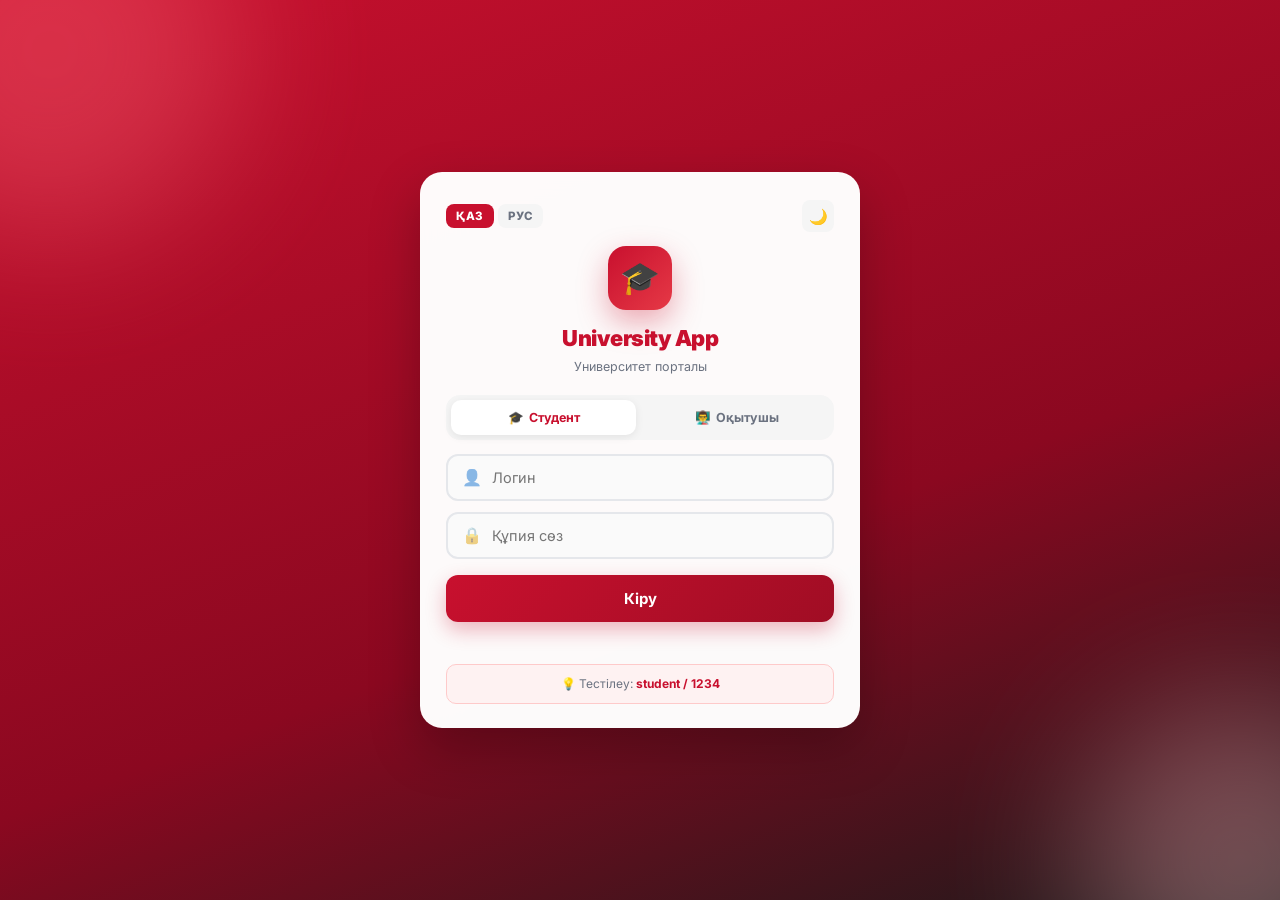
==== commit 3a315b20: "Update index.html" ====
--- a/index.html
+++ b/index.html
@@ -29,13 +29,51 @@
   --success: #10B981;
   --warning: #F59E0B;
   --info: #06B6D4;
+  --card-bg: #FFFFFF;
+  --input-bg: #FAFAFA;
   --shadow-sm: 0 1px 3px rgba(0,0,0,0.04);
   --shadow-md: 0 2px 12px rgba(0,0,0,0.06);
   --radius: 14px;
-  --radius-sm: 10px;
   --safe-bottom: env(safe-area-inset-bottom, 0px);
   --safe-top: env(safe-area-inset-top, 0px);
 }
+
+/* DARK MODE */
+body.dark {
+  --dark: #F1F5F9;
+  --gray: #94A3B8;
+  --gray-light: #64748B;
+  --gray-bg: #0F172A;
+  --white: #1E293B;
+  --border: #334155;
+  --card-bg: #1E293B;
+  --input-bg: #0F172A;
+  --primary-soft: #3F1D22;
+  --shadow-sm: 0 1px 3px rgba(0,0,0,0.3);
+  --shadow-md: 0 2px 12px rgba(0,0,0,0.4);
+}
+body.dark { background: var(--gray-bg); color: var(--dark); }
+body.dark .login-card { background: rgba(30,41,59,0.98); }
+body.dark .hero-card,
+body.dark .profile-hero { color: #fff; }
+body.dark .lesson-card,
+body.dark .grade-card,
+body.dark .exam-card,
+body.dark .student-row,
+body.dark .summary-card,
+body.dark .form-card,
+body.dark .lang-section,
+body.dark .quick-card { background: var(--card-bg); }
+body.dark .topbar { background: var(--card-bg); }
+body.dark .bottom-nav { background: rgba(30,41,59,0.98); }
+body.dark .day-chip { background: var(--card-bg); border-color: var(--border); }
+body.dark .tab-pill { background: var(--card-bg); border-color: var(--border); color: var(--dark); }
+body.dark .input-group input,
+body.dark .form-row input,
+body.dark .search-box input,
+body.dark .grade-input { background: var(--input-bg); color: var(--dark); border-color: var(--border); }
+body.dark .info-row .info-text { color: var(--gray); }
+body.dark .hint-box { background: var(--primary-soft); border-color: #4A1F26; }
 
 html, body { height: 100%; }
 
@@ -46,6 +84,7 @@
   line-height: 1.5;
   -webkit-font-smoothing: antialiased;
   overflow-x: hidden;
+  transition: background 0.3s, color 0.3s;
 }
 
 button, input, select { font-family: inherit; font-size: 16px; }
@@ -64,6 +103,9 @@
   overflow: hidden;
   background: linear-gradient(160deg, #C8102E 0%, #8B0820 60%, #1A1A1A 100%);
 }
+body.dark #loginView {
+  background: linear-gradient(160deg, #1E293B 0%, #0F172A 60%, #000 100%);
+}
 
 .bg-shapes { position: absolute; inset: 0; pointer-events: none; overflow: hidden; }
 .shape { position: absolute; border-radius: 50%; filter: blur(70px); opacity: 0.35; }
@@ -86,7 +128,7 @@
   background: rgba(255,255,255,0.98);
   backdrop-filter: blur(20px);
   border-radius: 22px;
-  padding: 32px 28px 28px;
+  padding: 28px 26px 24px;
   width: 100%; max-width: 440px;
   box-shadow: 0 20px 50px rgba(0,0,0,0.25);
   animation: slideUp 0.6s cubic-bezier(0.16,1,0.3,1);
@@ -97,13 +139,15 @@
   to   { opacity: 1; transform: translateY(0); }
 }
 
-/* Language switcher (top-right of login) */
-.lang-switch {
+.top-controls {
   display: flex;
-  justify-content: flex-end;
-  gap: 4px;
-  margin-bottom: 12px;
-}
+  justify-content: space-between;
+  align-items: center;
+  gap: 8px;
+  margin-bottom: 14px;
+}
+
+.lang-switch { display: flex; gap: 4px; }
 
 .lang-btn {
   padding: 5px 10px;
@@ -120,33 +164,41 @@
   color: var(--white);
 }
 
+.dark-toggle {
+  width: 32px; height: 32px;
+  border-radius: 8px;
+  background: var(--gray-bg);
+  font-size: 15px;
+  display: flex; align-items: center; justify-content: center;
+  transition: all 0.2s;
+}
+
 .logo-circle {
-  width: 68px; height: 68px; margin: 0 auto 14px;
+  width: 64px; height: 64px; margin: 0 auto 12px;
   background: linear-gradient(135deg, var(--primary), var(--primary-light));
-  border-radius: 20px;
+  border-radius: 18px;
   display: flex; align-items: center; justify-content: center;
-  font-size: 34px;
+  font-size: 32px;
   box-shadow: 0 12px 30px rgba(200,16,46,0.35);
 }
 
 .login-card h1 {
-  font-size: 23px; font-weight: 900;
+  font-size: 22px; font-weight: 900;
   color: var(--primary);
-  margin-bottom: 4px; letter-spacing: -0.5px;
+  margin-bottom: 3px; letter-spacing: -0.5px;
   text-align: center;
 }
 
 .subtitle {
-  color: var(--gray); font-size: 13px;
-  margin-bottom: 20px; text-align: center;
-}
-
-/* Рөл таңдау */
+  color: var(--gray); font-size: 12.5px;
+  margin-bottom: 18px; text-align: center;
+}
+
 .role-selector {
   display: grid;
   grid-template-columns: 1fr 1fr;
   gap: 8px;
-  margin-bottom: 16px;
+  margin-bottom: 14px;
   background: var(--gray-bg);
   padding: 5px;
   border-radius: 14px;
@@ -155,14 +207,14 @@
 .role-btn {
   padding: 10px 8px;
   border-radius: 10px;
-  font-size: 13px;
+  font-size: 12.5px;
   font-weight: 700;
   color: var(--gray);
   transition: all 0.25s;
   display: flex;
   align-items: center;
   justify-content: center;
-  gap: 6px;
+  gap: 5px;
 }
 .role-btn.active {
   background: var(--white);
@@ -170,20 +222,21 @@
   box-shadow: 0 2px 8px rgba(0,0,0,0.08);
 }
 
-.input-group { position: relative; margin-bottom: 12px; }
+.input-group { position: relative; margin-bottom: 11px; }
 .input-icon {
   position: absolute; left: 16px; top: 50%;
   transform: translateY(-50%);
-  font-size: 17px; opacity: 0.5; pointer-events: none;
+  font-size: 16px; opacity: 0.5; pointer-events: none;
 }
 .input-group input {
   width: 100%;
-  padding: 14px 14px 14px 46px;
+  padding: 13px 14px 13px 44px;
   border: 2px solid var(--border);
   border-radius: 12px;
   font-size: 14.5px;
   transition: all 0.2s;
-  background: #FAFAFA;
+  background: var(--input-bg);
+  color: var(--dark);
 }
 .input-group input:focus {
   border-color: var(--primary);
@@ -192,7 +245,7 @@
 }
 
 .btn-primary {
-  width: 100%; padding: 15px; margin-top: 6px;
+  width: 100%; padding: 14px; margin-top: 5px;
   background: linear-gradient(135deg, var(--primary), var(--primary-dark));
   color: var(--white);
   border-radius: 12px;
@@ -210,7 +263,7 @@
 }
 
 .hint-box {
-  margin-top: 16px; padding: 10px 14px;
+  margin-top: 14px; padding: 10px 14px;
   background: var(--primary-soft);
   border-radius: 10px; font-size: 12px;
   color: var(--gray); border: 1px solid #FECACA;
@@ -236,29 +289,29 @@
 .topbar {
   position: sticky; top: 0;
   background: var(--white);
-  padding: calc(12px + var(--safe-top)) 16px 12px;
+  padding: calc(10px + var(--safe-top)) 14px 10px;
   display: flex;
   align-items: center;
   justify-content: space-between;
-  gap: 10px;
+  gap: 8px;
   z-index: 100;
   border-bottom: 1px solid var(--border);
 }
-.topbar-left, .topbar-right { display: flex; align-items: center; gap: 6px; min-width: 44px; }
+.topbar-left, .topbar-right { display: flex; align-items: center; gap: 4px; min-width: 40px; }
 .topbar-right { justify-content: flex-end; }
 
 .icon-btn {
-  width: 38px; height: 38px;
+  width: 36px; height: 36px;
   border-radius: 10px;
   display: flex; align-items: center; justify-content: center;
-  font-size: 18px;
+  font-size: 17px;
   color: var(--dark);
   transition: background 0.2s;
 }
 .icon-btn:active { background: var(--gray-bg); }
 
 .topbar-title {
-  font-size: 17px;
+  font-size: 16px;
   font-weight: 800;
   color: var(--dark);
   letter-spacing: -0.3px;
@@ -267,7 +320,7 @@
 }
 
 .page-content {
-  padding: 16px 16px calc(96px + var(--safe-bottom));
+  padding: 14px 14px calc(96px + var(--safe-bottom));
   max-width: 720px;
   margin: 0 auto;
 }
@@ -280,31 +333,30 @@
   to   { opacity: 1; transform: translateY(0); }
 }
 
-/* Role indicator bar */
 .role-bar {
   display: flex;
   align-items: center;
   gap: 8px;
-  padding: 10px 14px;
+  padding: 9px 12px;
   background: linear-gradient(135deg, var(--primary-soft), #FFF5F5);
   border: 1px solid #FECACA;
   border-radius: 12px;
-  margin-bottom: 14px;
-  font-size: 12.5px;
+  margin-bottom: 12px;
+  font-size: 12px;
   font-weight: 700;
   color: var(--primary-dark);
 }
 .role-bar .role-icon {
-  width: 28px; height: 28px;
+  width: 26px; height: 26px;
   background: var(--white);
   border-radius: 8px;
   display: flex; align-items: center; justify-content: center;
-  font-size: 15px;
+  font-size: 14px;
 }
 .role-bar .role-info { flex: 1; }
 .role-bar .role-info small {
   display: block;
-  font-size: 10.5px;
+  font-size: 10px;
   font-weight: 600;
   color: var(--gray);
   letter-spacing: 0.3px;
@@ -314,20 +366,24 @@
 .tabs-row {
   display: flex;
   gap: 6px;
-  padding: 4px 0 12px;
+  padding: 4px 0 10px;
   align-items: center;
-}
+  overflow-x: auto;
+  scrollbar-width: none;
+}
+.tabs-row::-webkit-scrollbar { display: none; }
 
 .tab-pill {
-  padding: 9px 16px;
-  border-radius: 22px;
+  padding: 8px 14px;
+  border-radius: 20px;
   background: var(--white);
   border: 1px solid var(--border);
   color: var(--dark);
-  font-size: 13px;
+  font-size: 12.5px;
   font-weight: 700;
   transition: all 0.2s;
   white-space: nowrap;
+  flex-shrink: 0;
 }
 .tab-pill.active {
   background: var(--primary);
@@ -336,14 +392,65 @@
   box-shadow: 0 4px 12px rgba(200,16,46,0.25);
 }
 
+/* Search box */
+.search-box {
+  position: relative;
+  margin-bottom: 10px;
+}
+.search-box input {
+  width: 100%;
+  padding: 11px 14px 11px 40px;
+  border: 1px solid var(--border);
+  border-radius: 12px;
+  font-size: 13.5px;
+  background: var(--white);
+  font-weight: 500;
+  color: var(--dark);
+}
+.search-box .search-icon {
+  position: absolute;
+  left: 14px; top: 50%;
+  transform: translateY(-50%);
+  font-size: 15px;
+  opacity: 0.5;
+  pointer-events: none;
+}
+
+/* Group filter */
+.group-filter {
+  display: flex;
+  gap: 6px;
+  margin-bottom: 10px;
+  overflow-x: auto;
+  scrollbar-width: none;
+}
+.group-filter::-webkit-scrollbar { display: none; }
+.group-chip {
+  padding: 6px 12px;
+  border-radius: 16px;
+  background: var(--white);
+  border: 1px solid var(--border);
+  color: var(--gray);
+  font-size: 11.5px;
+  font-weight: 700;
+  white-space: nowrap;
+  flex-shrink: 0;
+  transition: all 0.2s;
+}
+.group-chip.active {
+  background: var(--primary);
+  color: var(--white);
+  border-color: var(--primary);
+}
+
 /* Lesson card */
 .lesson-card {
-  background: var(--white);
+  background: var(--card-bg);
   border-radius: var(--radius);
   margin-bottom: 10px;
-  padding: 14px;
+  padding: 13px;
   display: flex;
-  gap: 14px;
+  gap: 12px;
   box-shadow: var(--shadow-sm);
   animation: slideUp 0.35s ease backwards;
   transition: transform 0.2s;
@@ -360,15 +467,15 @@
   display: flex;
   flex-direction: column;
   padding-top: 2px;
-  min-width: 50px;
+  min-width: 48px;
 }
 .lesson-time .time-start {
-  font-size: 15px; font-weight: 800;
+  font-size: 14.5px; font-weight: 800;
   color: var(--dark); letter-spacing: -0.3px;
   line-height: 1.2;
 }
 .lesson-time .time-end {
-  font-size: 13px; font-weight: 500;
+  font-size: 12.5px; font-weight: 500;
   color: var(--gray-light); line-height: 1.2;
   margin-top: 2px;
 }
@@ -376,27 +483,27 @@
 .lesson-body { flex: 1; min-width: 0; }
 
 .lesson-subject {
-  font-size: 14.5px; font-weight: 800;
+  font-size: 14px; font-weight: 800;
   color: var(--dark); line-height: 1.3;
-  margin-bottom: 8px; letter-spacing: -0.2px;
+  margin-bottom: 7px; letter-spacing: -0.2px;
 }
 
 .lesson-info {
   display: flex;
   flex-direction: column;
-  gap: 5px;
+  gap: 4px;
 }
 .info-row {
   display: flex;
   align-items: flex-start;
-  gap: 7px;
-  font-size: 12.5px;
+  gap: 6px;
+  font-size: 12px;
   color: var(--gray);
   line-height: 1.4;
 }
 .info-row .info-icon {
   flex-shrink: 0;
-  width: 16px; height: 16px;
+  width: 15px; height: 15px;
   display: flex; align-items: center; justify-content: center;
   opacity: 0.6;
   margin-top: 1px;
@@ -415,33 +522,33 @@
   display: flex;
   gap: 6px;
   overflow-x: auto;
-  padding: 0 0 12px;
-  margin: 0 -16px;
-  padding-left: 16px;
-  padding-right: 16px;
+  padding: 0 0 10px;
+  margin: 0 -14px;
+  padding-left: 14px;
+  padding-right: 14px;
   scrollbar-width: none;
 }
 .day-strip::-webkit-scrollbar { display: none; }
 
 .day-chip {
   flex-shrink: 0;
-  padding: 9px 14px;
+  padding: 8px 13px;
   border-radius: 12px;
   background: var(--white);
   border: 1px solid var(--border);
   display: flex;
   flex-direction: column;
   align-items: center;
-  min-width: 56px;
+  min-width: 52px;
   transition: all 0.2s;
 }
 .day-chip .day-name {
-  font-size: 10.5px; font-weight: 700;
+  font-size: 10px; font-weight: 700;
   color: var(--gray); text-transform: uppercase;
   letter-spacing: 0.5px;
 }
 .day-chip .day-num {
-  font-size: 16px; font-weight: 900;
+  font-size: 15px; font-weight: 900;
   color: var(--dark); margin-top: 2px;
 }
 .day-chip.active {
@@ -457,46 +564,46 @@
   text-align: center;
   padding: 50px 20px;
 }
-.empty-state .icon { font-size: 52px; margin-bottom: 10px; opacity: 0.4; }
-.empty-state p { font-size: 14px; font-weight: 600; color: var(--gray); }
+.empty-state .icon { font-size: 48px; margin-bottom: 10px; opacity: 0.4; }
+.empty-state p { font-size: 13.5px; font-weight: 600; color: var(--gray); }
 
 /* Exams */
 .exam-card {
-  background: var(--white);
+  background: var(--card-bg);
   border-radius: var(--radius);
-  padding: 14px;
+  padding: 13px;
   margin-bottom: 10px;
   box-shadow: var(--shadow-sm);
   border-left: 4px solid var(--primary);
 }
 .exam-date {
   display: inline-block;
-  padding: 4px 10px;
+  padding: 3px 9px;
   background: var(--primary-soft);
   color: var(--primary);
   border-radius: 8px;
-  font-size: 11.5px;
+  font-size: 11px;
   font-weight: 800;
-  margin-bottom: 8px;
+  margin-bottom: 7px;
 }
 .exam-subject {
-  font-size: 14.5px;
+  font-size: 14px;
   font-weight: 800;
-  margin-bottom: 8px;
+  margin-bottom: 7px;
   color: var(--dark);
 }
 .exam-meta {
   display: flex;
   flex-wrap: wrap;
   gap: 6px;
-  font-size: 12px;
+  font-size: 11.5px;
   color: var(--gray);
 }
 .exam-meta span {
   display: inline-flex;
   align-items: center;
   gap: 4px;
-  padding: 3px 8px;
+  padding: 3px 7px;
   background: var(--gray-bg);
   border-radius: 6px;
   font-weight: 600;
@@ -509,22 +616,22 @@
   display: grid;
   grid-template-columns: repeat(3, 1fr);
   gap: 8px;
-  margin-bottom: 14px;
+  margin-bottom: 12px;
 }
 .summary-card {
-  background: var(--white);
+  background: var(--card-bg);
   border-radius: var(--radius);
-  padding: 14px 8px;
+  padding: 13px 8px;
   text-align: center;
   box-shadow: var(--shadow-sm);
 }
-.summary-card .icon { font-size: 18px; margin-bottom: 3px; }
+.summary-card .icon { font-size: 17px; margin-bottom: 3px; }
 .summary-card .value {
-  font-size: 20px; font-weight: 900;
+  font-size: 19px; font-weight: 900;
   letter-spacing: -0.5px; line-height: 1.1;
 }
 .summary-card .label {
-  font-size: 10px; color: var(--gray);
+  font-size: 9.5px; color: var(--gray);
   font-weight: 700; text-transform: uppercase;
   letter-spacing: 0.4px; margin-top: 2px;
 }
@@ -532,10 +639,28 @@
 .summary-card.credits .value { color: var(--info); }
 .summary-card.rank .value { color: var(--warning); }
 
+.export-btn {
+  width: 100%;
+  padding: 11px;
+  margin-bottom: 10px;
+  background: linear-gradient(135deg, #10B981, #059669);
+  color: #fff;
+  border-radius: 12px;
+  font-size: 13px;
+  font-weight: 700;
+  display: flex;
+  align-items: center;
+  justify-content: center;
+  gap: 6px;
+  box-shadow: 0 6px 16px rgba(16,185,129,0.3);
+  transition: transform 0.2s;
+}
+.export-btn:active { transform: scale(0.98); }
+
 .grade-card {
-  background: var(--white);
+  background: var(--card-bg);
   border-radius: var(--radius);
-  padding: 14px;
+  padding: 13px;
   margin-bottom: 10px;
   box-shadow: var(--shadow-sm);
   animation: slideUp 0.35s ease backwards;
@@ -545,23 +670,23 @@
   justify-content: space-between;
   align-items: flex-start;
   gap: 10px;
-  margin-bottom: 10px;
+  margin-bottom: 9px;
 }
 .grade-subject {
-  font-size: 14.5px; font-weight: 800;
+  font-size: 14px; font-weight: 800;
   line-height: 1.3; color: var(--dark);
   letter-spacing: -0.2px;
 }
 .grade-teacher {
-  font-size: 11.5px; color: var(--gray);
+  font-size: 11px; color: var(--gray);
   margin-top: 3px; font-weight: 500;
 }
 .grade-badge {
   flex-shrink: 0;
-  min-width: 44px; height: 44px;
-  border-radius: 12px;
+  min-width: 42px; height: 42px;
+  border-radius: 11px;
   display: flex; align-items: center; justify-content: center;
-  font-weight: 900; font-size: 15px;
+  font-weight: 900; font-size: 14px;
 }
 .grade-A  { background: #D1FAE5; color: #065F46; }
 .grade-A- { background: #D1FAE5; color: #065F46; }
@@ -572,18 +697,18 @@
 .grade-scores {
   display: grid;
   grid-template-columns: repeat(4, 1fr);
-  gap: 6px;
-  padding-top: 10px;
+  gap: 5px;
+  padding-top: 9px;
   border-top: 1px dashed var(--border);
 }
 .score-item { text-align: center; }
 .score-item .score-label {
-  font-size: 10px; color: var(--gray);
+  font-size: 9.5px; color: var(--gray);
   font-weight: 700; text-transform: uppercase;
   letter-spacing: 0.3px; margin-bottom: 3px;
 }
 .score-item .score-value {
-  font-size: 14px; font-weight: 800; color: var(--dark);
+  font-size: 13.5px; font-weight: 800; color: var(--dark);
 }
 .score-item.best .score-value { color: var(--success); }
 
@@ -607,9 +732,9 @@
 .hero-card {
   background: linear-gradient(135deg, var(--primary), var(--primary-dark));
   border-radius: var(--radius);
-  padding: 20px 18px;
+  padding: 18px 16px;
   color: var(--white);
-  margin-bottom: 14px;
+  margin-bottom: 12px;
   position: relative;
   overflow: hidden;
   box-shadow: 0 10px 24px rgba(200,16,46,0.25);
@@ -623,26 +748,26 @@
   top: -80px; right: -60px;
 }
 .hero-card h2 {
-  font-size: 18px; font-weight: 900;
-  margin-bottom: 4px; letter-spacing: -0.3px;
+  font-size: 17px; font-weight: 900;
+  margin-bottom: 3px; letter-spacing: -0.3px;
   position: relative;
 }
 .hero-card p {
-  font-size: 12.5px; opacity: 0.9;
+  font-size: 12px; opacity: 0.9;
   font-weight: 500; position: relative;
 }
 
 .section-title {
-  font-size: 14px; font-weight: 800;
+  font-size: 13.5px; font-weight: 800;
   color: var(--dark);
-  margin: 18px 0 10px;
+  margin: 16px 0 9px;
   letter-spacing: -0.2px;
   display: flex;
   justify-content: space-between;
   align-items: center;
 }
 .section-title .count {
-  font-size: 11.5px;
+  font-size: 11px;
   color: var(--gray);
   font-weight: 600;
 }
@@ -650,32 +775,72 @@
 .quick-grid {
   display: grid;
   grid-template-columns: repeat(2, 1fr);
-  gap: 10px;
+  gap: 9px;
 }
 .quick-card {
-  background: var(--white);
+  background: var(--card-bg);
+  border-radius: var(--radius);
+  padding: 13px;
+  box-shadow: var(--shadow-sm);
+  display: flex;
+  align-items: center;
+  gap: 9px;
+  transition: transform 0.15s;
+  cursor: pointer;
+}
+.quick-card:active { transform: scale(0.97); }
+.quick-card .q-icon {
+  width: 38px; height: 38px;
+  border-radius: 11px;
+  display: flex; align-items: center; justify-content: center;
+  font-size: 18px;
+  background: var(--primary-soft);
+  flex-shrink: 0;
+}
+.quick-card .q-text .q-title {
+  font-size: 12.5px; font-weight: 800; color: var(--dark);
+}
+.quick-card .q-text .q-sub {
+  font-size: 10.5px; color: var(--gray); font-weight: 500;
+}
+
+/* Stats (teacher home) */
+.stats-grid {
+  display: grid;
+  grid-template-columns: repeat(2, 1fr);
+  gap: 9px;
+  margin-bottom: 12px;
+}
+.stat-card {
+  background: var(--card-bg);
   border-radius: var(--radius);
   padding: 14px;
   box-shadow: var(--shadow-sm);
-  display: flex;
-  align-items: center;
-  gap: 10px;
-  transition: transform 0.15s;
-  cursor: pointer;
-}
-.quick-card:active { transform: scale(0.97); }
-.quick-card .q-icon {
-  width: 40px; height: 40px;
-  border-radius: 12px;
-  display: flex; align-items: center; justify-content: center;
-  font-size: 19px;
-  background: var(--primary-soft);
-}
-.quick-card .q-text .q-title {
-  font-size: 13px; font-weight: 800; color: var(--dark);
-}
-.quick-card .q-text .q-sub {
-  font-size: 11px; color: var(--gray); font-weight: 500;
+  border-left: 4px solid var(--primary);
+}
+.stat-card.success { border-left-color: var(--success); }
+.stat-card.warning { border-left-color: var(--warning); }
+.stat-card.info { border-left-color: var(--info); }
+.stat-card .stat-label {
+  font-size: 10.5px;
+  color: var(--gray);
+  font-weight: 700;
+  text-transform: uppercase;
+  letter-spacing: 0.4px;
+  margin-bottom: 4px;
+}
+.stat-card .stat-value {
+  font-size: 24px;
+  font-weight: 900;
+  letter-spacing: -0.5px;
+  color: var(--dark);
+  line-height: 1.1;
+}
+.stat-card .stat-sub {
+  font-size: 11px;
+  color: var(--gray);
+  font-weight: 500;
+  margin-top: 3px;
 }
 
 /* ============================================================
@@ -684,10 +849,10 @@
 .profile-hero {
   background: linear-gradient(135deg, var(--primary), var(--primary-dark));
   border-radius: var(--radius);
-  padding: 22px 18px;
+  padding: 20px 16px;
   text-align: center;
   color: var(--white);
-  margin-bottom: 14px;
+  margin-bottom: 12px;
   position: relative;
   overflow: hidden;
   box-shadow: 0 10px 24px rgba(200,16,46,0.25);
@@ -701,56 +866,56 @@
   top: -100px; right: -60px;
 }
 .profile-avatar-lg {
-  width: 78px; height: 78px;
+  width: 74px; height: 74px;
   border-radius: 50%;
   background: rgba(255,255,255,0.22);
   display: flex; align-items: center; justify-content: center;
-  font-size: 38px;
-  margin: 0 auto 12px;
+  font-size: 36px;
+  margin: 0 auto 11px;
   border: 3px solid rgba(255,255,255,0.5);
   position: relative;
 }
 .profile-hero h2 {
-  font-size: 18px; font-weight: 900;
+  font-size: 17px; font-weight: 900;
   letter-spacing: -0.3px; margin-bottom: 3px;
   position: relative;
 }
 .profile-hero .group-info {
-  font-size: 12.5px; opacity: 0.9;
+  font-size: 12px; opacity: 0.9;
   font-weight: 600; position: relative;
 }
 .role-badge-pill {
   display: inline-block;
-  margin-top: 8px;
+  margin-top: 7px;
   padding: 4px 12px;
   background: rgba(255,255,255,0.2);
   border-radius: 20px;
-  font-size: 11px;
+  font-size: 10.5px;
   font-weight: 800;
   letter-spacing: 0.5px;
   position: relative;
 }
 
 .form-card {
-  background: var(--white);
+  background: var(--card-bg);
   border-radius: var(--radius);
-  padding: 18px;
+  padding: 16px;
   box-shadow: var(--shadow-sm);
 }
-.form-row { margin-bottom: 13px; }
+.form-row { margin-bottom: 12px; }
 .form-row label {
-  display: flex; align-items: center; gap: 6px;
-  font-size: 11px; font-weight: 800;
-  color: var(--gray); margin-bottom: 6px;
+  display: flex; align-items: center; gap: 5px;
+  font-size: 10.5px; font-weight: 800;
+  color: var(--gray); margin-bottom: 5px;
   text-transform: uppercase; letter-spacing: 0.6px;
 }
 .form-row input {
   width: 100%;
-  padding: 13px 15px;
+  padding: 12px 14px;
   border: 2px solid var(--border);
   border-radius: 11px;
-  font-size: 14.5px;
-  background: #FAFAFA;
+  font-size: 14px;
+  background: var(--input-bg);
   transition: all 0.2s;
   color: var(--dark);
   font-weight: 600;
@@ -762,85 +927,122 @@
 }
 
 .success-msg {
-  color: var(--success); font-size: 13px;
-  font-weight: 700; margin-top: 12px;
+  color: var(--success); font-size: 12.5px;
+  font-weight: 700; margin-top: 10px;
   text-align: center; min-height: 18px;
 }
 
-/* Language section in profile */
-.lang-section {
-  background: var(--white);
+/* Settings sections in profile */
+.settings-section {
+  background: var(--card-bg);
   border-radius: var(--radius);
-  padding: 16px;
-  margin-top: 12px;
+  padding: 14px;
+  margin-top: 10px;
   box-shadow: var(--shadow-sm);
 }
-.lang-section h3 {
-  font-size: 12px;
+.settings-section h3 {
+  font-size: 11px;
   font-weight: 800;
   color: var(--gray);
   text-transform: uppercase;
   letter-spacing: 0.6px;
   margin-bottom: 10px;
 }
-.lang-options {
+.settings-options {
   display: grid;
   grid-template-columns: 1fr 1fr;
   gap: 8px;
 }
-.lang-option {
-  padding: 12px;
-  border-radius: 12px;
+.settings-option {
+  padding: 11px;
+  border-radius: 11px;
   border: 2px solid var(--border);
-  background: var(--white);
-  font-size: 14px;
+  background: var(--card-bg);
+  font-size: 13px;
   font-weight: 700;
   color: var(--gray);
   transition: all 0.2s;
   display: flex;
   align-items: center;
   justify-content: center;
-  gap: 8px;
-}
-.lang-option.active {
+  gap: 6px;
+}
+.settings-option.active {
   border-color: var(--primary);
   background: var(--primary-soft);
   color: var(--primary);
 }
 
+.notify-toggle {
+  display: flex;
+  align-items: center;
+  justify-content: space-between;
+  padding: 11px 13px;
+  background: var(--gray-bg);
+  border-radius: 11px;
+  font-size: 13px;
+  font-weight: 700;
+  color: var(--dark);
+  cursor: pointer;
+}
+.notify-toggle .toggle-switch {
+  width: 42px; height: 24px;
+  border-radius: 12px;
+  background: var(--border);
+  position: relative;
+  transition: background 0.25s;
+  flex-shrink: 0;
+}
+.notify-toggle .toggle-switch::after {
+  content: '';
+  position: absolute;
+  width: 18px; height: 18px;
+  border-radius: 50%;
+  background: #fff;
+  top: 3px; left: 3px;
+  transition: transform 0.25s;
+  box-shadow: 0 2px 5px rgba(0,0,0,0.15);
+}
+.notify-toggle.on .toggle-switch {
+  background: var(--success);
+}
+.notify-toggle.on .toggle-switch::after {
+  transform: translateX(18px);
+}
+
 /* ============================================================
-   TEACHER: ATTENDANCE / GRADE ENTRY
+   TEACHER: JOURNAL
 ============================================================ */
 .student-row {
-  background: var(--white);
+  background: var(--card-bg);
   border-radius: var(--radius);
-  padding: 12px 14px;
+  padding: 11px 13px;
   margin-bottom: 8px;
   display: flex;
   align-items: center;
-  gap: 12px;
+  gap: 11px;
   box-shadow: var(--shadow-sm);
 }
 
 .student-avatar {
-  width: 40px; height: 40px;
+  width: 38px; height: 38px;
   border-radius: 50%;
   background: linear-gradient(135deg, var(--primary-light), var(--primary));
   display: flex; align-items: center; justify-content: center;
-  font-size: 16px; font-weight: 800; color: var(--white);
+  font-size: 14px; font-weight: 800; color: var(--white);
   flex-shrink: 0;
 }
 
 .student-info { flex: 1; min-width: 0; }
 .student-name {
-  font-size: 14px; font-weight: 800;
+  font-size: 13.5px; font-weight: 800;
   color: var(--dark);
   white-space: nowrap;
   overflow: hidden;
   text-overflow: ellipsis;
 }
 .student-meta {
-  font-size: 11.5px;
+  font-size: 11px;
   color: var(--gray);
   font-weight: 500;
 }
@@ -850,11 +1052,11 @@
   gap: 4px;
 }
 .att-btn {
-  width: 36px; height: 36px;
-  border-radius: 10px;
-  font-size: 16px;
+  width: 34px; height: 34px;
+  border-radius: 9px;
+  font-size: 15px;
   border: 2px solid var(--border);
-  background: var(--white);
+  background: var(--card-bg);
   display: flex; align-items: center; justify-content: center;
   transition: all 0.2s;
 }
@@ -863,15 +1065,15 @@
 .att-btn.late.active    { background: #FEF3C7; border-color: var(--warning); }
 
 .grade-input {
-  width: 60px;
+  width: 58px;
   padding: 8px;
   border: 2px solid var(--border);
   border-radius: 10px;
   text-align: center;
   font-weight: 800;
-  font-size: 14px;
+  font-size: 13.5px;
   color: var(--dark);
-  background: var(--white);
+  background: var(--card-bg);
 }
 .grade-input:focus {
   border-color: var(--primary);
@@ -881,12 +1083,12 @@
 .save-fab {
   position: fixed;
   bottom: calc(100px + var(--safe-bottom));
-  right: 20px;
-  width: 56px; height: 56px;
+  right: 16px;
+  width: 52px; height: 52px;
   border-radius: 50%;
   background: linear-gradient(135deg, var(--primary), var(--primary-dark));
   color: var(--white);
-  font-size: 22px;
+  font-size: 20px;
   display: flex; align-items: center; justify-content: center;
   box-shadow: 0 10px 24px rgba(200,16,46,0.4);
   z-index: 95;
@@ -894,27 +1096,54 @@
 }
 .save-fab:active { transform: scale(0.92); }
 
-/* Student list search */
-.search-box {
-  position: relative;
+/* ============================================================
+   WEEKLY VIEW
+============================================================ */
+.week-day-block {
+  background: var(--card-bg);
+  border-radius: var(--radius);
+  padding: 13px;
   margin-bottom: 12px;
-}
-.search-box input {
-  width: 100%;
-  padding: 12px 16px 12px 44px;
-  border: 1px solid var(--border);
-  border-radius: 12px;
-  font-size: 14px;
-  background: var(--white);
-  font-weight: 500;
-}
-.search-box .search-icon {
-  position: absolute;
-  left: 16px; top: 50%;
-  transform: translateY(-50%);
-  font-size: 16px;
-  opacity: 0.5;
-  pointer-events: none;
+  box-shadow: var(--shadow-sm);
+}
+.week-day-title {
+  font-size: 13.5px;
+  font-weight: 800;
+  color: var(--primary);
+  margin-bottom: 9px;
+  padding-bottom: 7px;
+  border-bottom: 2px solid var(--gray-bg);
+  display: flex;
+  justify-content: space-between;
+  align-items: center;
+}
+.week-day-title .week-day-count {
+  font-size: 11px;
+  color: var(--gray);
+  font-weight: 600;
+}
+.week-lesson-item {
+  padding: 9px 11px;
+  background: var(--gray-bg);
+  border-radius: 9px;
+  margin-bottom: 6px;
+  font-size: 12.5px;
+  border-left: 3px solid var(--primary);
+}
+.week-lesson-item:last-child { margin-bottom: 0; }
+.week-lesson-item .wl-time {
+  font-weight: 800;
+  color: var(--primary);
+  margin-right: 6px;
+}
+.week-lesson-item .wl-subject {
+  font-weight: 700;
+  color: var(--dark);
+}
+.week-lesson-item .wl-info {
+  font-size: 11px;
+  color: var(--gray);
+  margin-top: 3px;
 }
 
 /* ============================================================
@@ -930,29 +1159,30 @@
   display: flex;
   justify-content: space-around;
   align-items: center;
-  padding: 6px 6px calc(6px + var(--safe-bottom));
+  padding: 5px 6px calc(5px + var(--safe-bottom));
   z-index: 90;
   max-width: 720px;
   margin: 0 auto;
 }
+body.dark .bottom-nav { background: rgba(30,41,59,0.98); }
 
 .bottom-nav-item {
   flex: 1;
   display: flex;
   flex-direction: column;
   align-items: center;
-  gap: 3px;
-  padding: 8px 4px;
+  gap: 2px;
+  padding: 7px 4px;
   border-radius: 12px;
   color: var(--gray);
-  font-size: 10px;
+  font-size: 9.5px;
   font-weight: 700;
   letter-spacing: 0.2px;
   transition: color 0.2s;
   position: relative;
 }
 .bottom-nav-item .nav-icon {
-  font-size: 21px;
+  font-size: 20px;
   line-height: 1;
   transition: transform 0.2s;
 }
@@ -963,17 +1193,18 @@
    NOTIFICATION & TOAST
 ============================================================ */
 .notification {
-  margin-top: 14px;
-  padding: 13px 15px;
+  margin-top: 12px;
+  padding: 12px 14px;
   background: linear-gradient(135deg, #ECFDF5, #D1FAE5);
   color: #065F46;
   border-left: 4px solid var(--success);
   border-radius: 12px;
   font-weight: 600;
-  font-size: 13px;
-  display: flex; align-items: flex-start; gap: 10px;
+  font-size: 12.5px;
+  display: flex; align-items: flex-start; gap: 9px;
   animation: slideDown 0.4s ease;
 }
+body.dark .notification { background: linear-gradient(135deg, #064E3B, #065F46); color: #D1FAE5; }
 @keyframes slideDown {
   from { opacity: 0; transform: translateY(-10px); }
   to { opacity: 1; transform: translateY(0); }
@@ -982,14 +1213,14 @@
 
 .toast {
   position: fixed;
-  bottom: calc(92px + var(--safe-bottom));
+  bottom: calc(90px + var(--safe-bottom));
   left: 50%;
   transform: translateX(-50%) translateY(200px);
   background: var(--dark);
   color: var(--white);
-  padding: 12px 20px;
+  padding: 11px 18px;
   border-radius: 14px;
-  font-size: 13.5px;
+  font-size: 13px;
   font-weight: 700;
   box-shadow: 0 20px 50px rgba(0,0,0,0.25);
   z-index: 1000;
@@ -997,6 +1228,7 @@
   max-width: calc(100% - 32px);
   text-align: center;
 }
+body.dark .toast { background: #0F172A; }
 .toast.show { transform: translateX(-50%) translateY(0); }
 .toast.success { background: linear-gradient(135deg, #059669, #10B981); }
 .toast.error { background: linear-gradient(135deg, #DC2626, #EF4444); }
@@ -1006,12 +1238,12 @@
 ============================================================ */
 @media (max-width: 360px) {
   .page-content { padding: 12px 12px calc(96px + var(--safe-bottom)); }
-  .lesson-card { padding: 12px; gap: 10px; }
-  .lesson-time { min-width: 44px; }
-  .lesson-time .time-start { font-size: 13.5px; }
-  .lesson-time .time-end { font-size: 11.5px; }
-  .lesson-subject { font-size: 13.5px; }
-  .info-row { font-size: 11.5px; }
+  .lesson-card { padding: 11px; gap: 10px; }
+  .lesson-time { min-width: 42px; }
+  .lesson-time .time-start { font-size: 13px; }
+  .lesson-time .time-end { font-size: 11px; }
+  .lesson-subject { font-size: 13px; }
+  .info-row { font-size: 11px; }
 }
 </style>
 </head>
@@ -1027,23 +1259,24 @@
   </div>
 
   <div class="login-card" id="loginCard">
-    <!-- Language switch -->
-    <div class="lang-switch">
-      <button class="lang-btn active" data-lang="kk">ҚАЗ</button>
-      <button class="lang-btn" data-lang="ru">РУС</button>
+    <div class="top-controls">
+      <div class="lang-switch">
+        <button class="lang-btn active" data-lang="kk">ҚАЗ</button>
+        <button class="lang-btn" data-lang="ru">РУС</button>
+      </div>
+      <button class="dark-toggle" id="darkToggleLogin" title="Dark mode">🌙</button>
     </div>
 
     <div class="logo-circle">🎓</div>
     <h1 id="loginTitle">University App</h1>
     <p class="subtitle" id="loginSubtitle">Университет порталы</p>
 
-    <!-- Рөл таңдау -->
     <div class="role-selector">
       <button class="role-btn active" data-role="student" id="roleStudent">
-        🎓 <span data-i18n="roleStudent">Студент</span>
+        🎓 <span>Студент</span>
       </button>
       <button class="role-btn" data-role="teacher" id="roleTeacher">
-        👨‍🏫 <span data-i18n="roleTeacher">Оқытушы</span>
+        👨‍🏫 <span>Оқытушы</span>
       </button>
     </div>
 
@@ -1056,13 +1289,13 @@
         <span class="input-icon">🔒</span>
         <input type="password" id="password" placeholder="Құпия сөз" autocomplete="off">
       </div>
-      <button type="submit" class="btn-primary" id="loginBtn" data-i18n="loginBtn">Кіру</button>
+      <button type="submit" class="btn-primary" id="loginBtn">Кіру</button>
     </form>
 
     <p id="errorMsg" class="error-msg"></p>
 
     <div class="hint-box" id="hintBox">
-      💡 <span data-i18n="hint">Тестілеу</span>: <b id="hintCred">student / 1234</b>
+      💡 Тестілеу: <b id="hintCred">student / 1234</b>
     </div>
   </div>
 </div>
@@ -1078,6 +1311,7 @@
     </div>
     <div class="topbar-title" id="topbarTitle">—</div>
     <div class="topbar-right">
+      <button class="icon-btn" id="darkToggleTop" title="Dark mode">🌙</button>
       <button class="icon-btn" id="langToggleTop" title="Тіл">🌐</button>
       <button class="icon-btn" id="headerLogout" title="Шығу">🚪</button>
     </div>
@@ -1085,7 +1319,7 @@
 
   <main class="page-content">
 
-    <!-- ============ БАСТЫ БЕТ ============ -->
+    <!-- ============ HOME ============ -->
     <section class="page" id="page-home">
       <div class="role-bar">
         <div class="role-icon" id="roleBarIcon">🎓</div>
@@ -1100,6 +1334,9 @@
         <p id="heroName">—</p>
       </div>
 
+      <!-- Teacher stats -->
+      <div class="stats-grid hidden" id="teacherStats"></div>
+
       <div class="section-title">
         <span id="todayTitle">Бүгінгі сабақтар</span>
         <span class="count" id="todayCount">—</span>
@@ -1107,36 +1344,43 @@
       <div id="todayPreview"></div>
 
       <div class="section-title" id="quickTitle">Жылдам әрекеттер</div>
-      <div class="quick-grid" id="quickGrid">
-        <!-- Dynamically filled -->
+      <div class="quick-grid" id="quickGrid"></div>
+    </section>
+
+    <!-- ============ SCHEDULE ============ -->
+    <section class="page active" id="page-schedule">
+      <div class="search-box">
+        <span class="search-icon">🔍</span>
+        <input type="text" id="scheduleSearch" placeholder="Пән немесе оқытушы іздеу...">
       </div>
-    </section>
-
-    <!-- ============ КЕСТЕ (STUDENT) ============ -->
-    <section class="page active" id="page-schedule">
+
       <div class="tabs-row">
-        <button class="tab-pill active" data-tab="classes" data-i18n="tabClasses">Сабақтар</button>
-        <button class="tab-pill" data-tab="exams" data-i18n="tabExams">Емтихандар</button>
-        <button class="tab-pill" data-tab="iga" data-i18n="tabIGA">ҚИА</button>
+        <button class="tab-pill active" data-tab="classes">Сабақтар</button>
+        <button class="tab-pill" data-tab="exams">Емтихандар</button>
+        <button class="tab-pill" data-tab="iga">ҚИА</button>
+        <button class="tab-pill" data-tab="week">📅 Апта</button>
       </div>
 
       <div class="day-strip" id="dayStrip"></div>
       <div id="lessonsList"></div>
     </section>
 
-    <!-- ============ БАҒАЛАР (STUDENT) ============ -->
+    <!-- ============ GRADES ============ -->
     <section class="page" id="page-grades">
       <div class="grades-summary" id="gradesSummary"></div>
+      <button class="export-btn" id="exportBtn">📥 Excel/CSV экспорттау</button>
       <div id="gradesList"></div>
       <div id="notification" class="notification hidden"></div>
     </section>
 
-    <!-- ============ ЖУРНАЛ (TEACHER) ============ -->
+    <!-- ============ JOURNAL (TEACHER) ============ -->
     <section class="page" id="page-journal">
       <div class="tabs-row">
-        <button class="tab-pill active" data-jtab="attendance" data-i18n="tabAttendance">Қатысу</button>
-        <button class="tab-pill" data-jtab="entry" data-i18n="tabGradeEntry">Баға қою</button>
+        <button class="tab-pill active" data-jtab="attendance">Қатысу</button>
+        <button class="tab-pill" data-jtab="entry">Баға қою</button>
       </div>
+
+      <div class="group-filter" id="groupFilter"></div>
 
       <div class="search-box">
         <span class="search-icon">🔍</span>
@@ -1147,7 +1391,7 @@
       <button class="save-fab" id="saveFab" title="Сақтау">✓</button>
     </section>
 
-    <!-- ============ ПРОФИЛЬ ============ -->
+    <!-- ============ PROFILE ============ -->
     <section class="page" id="page-profile">
       <div class="profile-hero">
         <div class="profile-avatar-lg" id="profileAvatar">👤</div>
@@ -1159,52 +1403,65 @@
       <div class="form-card">
         <form id="profileForm" novalidate>
           <div class="form-row">
-            <label data-i18n="lblFullName">👤 Аты-жөні</label>
+            <label>👤 Аты-жөні</label>
             <input type="text" id="fullName" placeholder="Аты-жөніңіз">
           </div>
           <div class="form-row">
-            <label data-i18n="lblEmail">📧 Email</label>
+            <label>📧 Email</label>
             <input type="email" id="email" placeholder="email@university.kz">
           </div>
           <div class="form-row">
-            <label data-i18n="lblPhone">📱 Телефон</label>
+            <label>📱 Телефон</label>
             <input type="tel" id="phone" placeholder="+7 700 000 0000">
           </div>
           <div class="form-row" id="groupRow">
-            <label data-i18n="lblGroup">🎓 Топ</label>
+            <label>🎓 Топ</label>
             <input type="text" id="group" placeholder="IT-21">
           </div>
           <div class="form-row" id="deptRow" style="display:none;">
-            <label data-i18n="lblDept">🏛 Кафедра</label>
+            <label>🏛 Кафедра</label>
             <input type="text" id="department" placeholder="Информатика">
           </div>
-          <button type="submit" class="btn-primary" data-i18n="saveBtn">Сақтау</button>
+          <button type="submit" class="btn-primary">Сақтау</button>
         </form>
         <p id="saveMsg" class="success-msg"></p>
       </div>
 
-      <div class="lang-section">
-        <h3 data-i18n="languageTitle">Интерфейс тілі</h3>
-        <div class="lang-options">
-          <button class="lang-option active" data-lang="kk">🇰🇿 Қазақша</button>
-          <button class="lang-option" data-lang="ru">🇷🇺 Русский</button>
+      <div class="settings-section">
+        <h3>🎨 Қараңғы режим</h3>
+        <div class="settings-options">
+          <button class="settings-option" id="themeLight">☀️ Жарық</button>
+          <button class="settings-option" id="themeDark">🌙 Қараңғы</button>
+        </div>
+      </div>
+
+      <div class="settings-section">
+        <h3>🌐 Интерфейс тілі</h3>
+        <div class="settings-options">
+          <button class="lang-option settings-option" data-lang="kk">🇰🇿 Қазақша</button>
+          <button class="lang-option settings-option" data-lang="ru">🇷🇺 Русский</button>
+        </div>
+      </div>
+
+      <div class="settings-section">
+        <h3>🔔 Хабарламалар</h3>
+        <div class="notify-toggle" id="notifyToggle">
+          <span>Push-хабарламалар</span>
+          <div class="toggle-switch"></div>
         </div>
       </div>
     </section>
 
   </main>
 
-  <!-- BOTTOM NAV -->
-  <nav class="bottom-nav" id="bottomNav">
-    <!-- Dynamically filled based on role -->
-  </nav>
+  <nav class="bottom-nav" id="bottomNav"></nav>
 </div>
 
 <div class="toast" id="toast"></div>
 
 <script>
 /* ============================================================
-   УТИЛИТЫ
+   MAIN APP
 ============================================================ */
 (function () {
   'use strict';
@@ -1226,7 +1483,7 @@
   }
 
   /* ============================================================
-     ТІЛДЕР (i18n)
+     I18N
   ============================================================ */
   const I18N = {
     kk: {
@@ -1236,77 +1493,41 @@
       roleTeacher: 'Оқытушы',
       loginBtn: 'Кіру',
       hint: 'Тестілеу',
-      // Navigation
-      navHome: 'Басты',
-      navSchedule: 'Кесте',
-      navGrades: 'Бағалар',
-      navJournal: 'Журнал',
-      navProfile: 'Профиль',
-      // Page titles
-      pageHome: 'Басты',
-      pageSchedule: 'Кесте',
-      pageGrades: 'Бағалар',
-      pageJournal: 'Журнал',
-      pageProfile: 'Профиль',
-      // Tabs
-      tabClasses: 'Сабақтар',
-      tabExams: 'Емтихандар',
-      tabIGA: 'ҚИА',
-      tabAttendance: 'Қатысу',
-      tabGradeEntry: 'Баға қою',
-      // Home
-      greetMorning: 'Қайырлы таң!',
-      greetDay: 'Қайырлы күн!',
-      greetEvening: 'Қайырлы кеш!',
-      todayTitle: 'Бүгінгі сабақтар',
-      todayTitleTeacher: 'Бүгінгі жұптар',
+      navHome: 'Басты', navSchedule: 'Кесте', navGrades: 'Бағалар', navJournal: 'Журнал', navProfile: 'Профиль',
+      pageHome: 'Басты', pageSchedule: 'Кесте', pageGrades: 'Бағалар', pageJournal: 'Журнал', pageProfile: 'Профиль',
+      tabClasses: 'Сабақтар', tabExams: 'Емтихандар', tabIGA: 'ҚИА', tabWeek: '📅 Апта',
+      tabAttendance: 'Қатысу', tabGradeEntry: 'Баға қою',
+      greetMorning: 'Қайырлы таң!', greetDay: 'Қайырлы күн!', greetEvening: 'Қайырлы кеш!',
+      todayTitle: 'Бүгінгі сабақтар', todayTitleTeacher: 'Бүгінгі жұптар',
       quickTitle: 'Жылдам әрекеттер',
-      quickSchedule: 'Кесте',
-      quickScheduleSub: 'Апталық',
-      quickGrades: 'Бағалар',
-      quickGradesSub: 'Үлгерім',
-      quickJournal: 'Журнал',
-      quickJournalSub: 'Қатысу & баға',
-      quickProfile: 'Профиль',
-      quickProfileSub: 'Жеке деректер',
+      quickSchedule: 'Кесте', quickScheduleSub: 'Апталық',
+      quickGrades: 'Бағалар', quickGradesSub: 'Үлгерім',
+      quickJournal: 'Журнал', quickJournalSub: 'Қатысу & баға',
+      quickProfile: 'Профиль', quickProfileSub: 'Жеке деректер',
+      quickStats: 'Статистика', quickStatsSub: 'Топ көрсеткіші',
       noLessonsToday: 'Бүгін сабақ жоқ',
       lessonsCount: 'сабақ',
-      // Role
       roleActiveMode: 'Активті режим',
-      roleBadgeStudent: 'СТУДЕНТ',
-      roleBadgeTeacher: 'ОҚЫТУШЫ',
-      // Grades
-      gpa: 'GPA',
-      credits: 'Кредит',
-      average: 'Орташа',
-      // Profile
-      lblFullName: '👤 Аты-жөні',
-      lblEmail: '📧 Email',
-      lblPhone: '📱 Телефон',
-      lblGroup: '🎓 Топ',
-      lblDept: '🏛 Кафедра',
-      saveBtn: 'Сақтау',
-      saved: '✅ Мәліметтер сәті сақталды!',
-      languageTitle: 'Интерфейс тілі',
-      // Journal
+      roleBadgeStudent: 'СТУДЕНТ', roleBadgeTeacher: 'ОҚЫТУШЫ',
+      gpa: 'GPA', credits: 'Кредит', average: 'Орташа',
+      searchSchedule: 'Пән немесе оқытушы іздеу...',
       searchStudent: 'Студентті іздеу...',
-      present: 'Келді',
-      absent: 'Келмеді',
-      late: 'Кешікті',
-      // Toasts
+      present: 'Келді', absent: 'Келмеді', late: 'Кешікті',
       welcome: 'Қош келдіңіз! 👋',
       loggedOut: 'Жүйеден шықтыңыз',
       profileUpdated: 'Профиль жаңартылды ✅',
       journalSaved: 'Журнал сәтті сақталды ✅',
-      // Login errors
+      exported: 'CSV файл жүктелді 📥',
+      notifEnabled: 'Хабарламалар қосылды 🔔',
+      notifDisabled: 'Хабарламалар өшірілді 🔕',
       errEmpty: '⚠️ Барлық өрісті толтырыңыз!',
       errWrong: '❌ Қате логин немесе құпия сөз!',
-      // Days
-      days: {
-        'Дүйсенбі': 'Дс', 'Сейсенбі': 'Сс', 'Сәрсенбі': 'Ср',
-        'Бейсенбі': 'Бс', 'Жұма': 'Жм', 'Сенбі': 'Сб'
-      },
-      daysFull: ['Дүйсенбі','Сейсенбі','Сәрсенбі','Бейсенбі','Жұма','Сенбі','Жексенбі']
+      saved: '✅ Мәліметтер сәтті сақталды!',
+      statAvgGrade: 'Орташа балл', statAttendance: 'Қатысу',
+      statStudents: 'Студенттер', statLessons: 'Апталық жұп',
+      days: { 'Дүйсенбі':'Дс','Сейсенбі':'Сс','Сәрсенбі':'Ср','Бейсенбі':'Бс','Жұма':'Жм','Сенбі':'Сб' },
+      daysFull: { 'Дүйсенбі':'Дүйсенбі','Сейсенбі':'Сейсенбі','Сәрсенбі':'Сәрсенбі','Бейсенбі':'Бейсенбі','Жұма':'Жұма','Сенбі':'Сенбі' },
+      noResults: 'Ешкім табылмады'
     },
     ru: {
       loginTitle: 'University App',
@@ -1315,113 +1536,72 @@
       roleTeacher: 'Преподаватель',
       loginBtn: 'Войти',
       hint: 'Тестирование',
-      navHome: 'Главная',
-      navSchedule: 'Расписание',
-      navGrades: 'Оценки',
-      navJournal: 'Журнал',
-      navProfile: 'Профиль',
-      pageHome: 'Главная',
-      pageSchedule: 'Расписание',
-      pageGrades: 'Оценки',
-      pageJournal: 'Журнал',
-      pageProfile: 'Профиль',
-      tabClasses: 'Занятия',
-      tabExams: 'Экзамены',
-      tabIGA: 'ИГА',
-      tabAttendance: 'Посещаемость',
-      tabGradeEntry: 'Выставление оценок',
-      greetMorning: 'Доброе утро!',
-      greetDay: 'Добрый день!',
-      greetEvening: 'Добрый вечер!',
-      todayTitle: 'Занятия сегодня',
-      todayTitleTeacher: 'Пары сегодня',
+      navHome: 'Главная', navSchedule: 'Расписание', navGrades: 'Оценки', navJournal: 'Журнал', navProfile: 'Профиль',
+      pageHome: 'Главная', pageSchedule: 'Расписание', pageGrades: 'Оценки', pageJournal: 'Журнал', pageProfile: 'Профиль',
+      tabClasses: 'Занятия', tabExams: 'Экзамены', tabIGA: 'ИГА', tabWeek: '📅 Неделя',
+      tabAttendance: 'Посещаемость', tabGradeEntry: 'Оценки',
+      greetMorning: 'Доброе утро!', greetDay: 'Добрый день!', greetEvening: 'Добрый вечер!',
+      todayTitle: 'Занятия сегодня', todayTitleTeacher: 'Пары сегодня',
       quickTitle: 'Быстрые действия',
-      quickSchedule: 'Расписание',
-      quickScheduleSub: 'Неделя',
-      quickGrades: 'Оценки',
-      quickGradesSub: 'Успеваемость',
-      quickJournal: 'Журнал',
-      quickJournalSub: 'Посещаемость и оценки',
-      quickProfile: 'Профиль',
-      quickProfileSub: 'Личные данные',
+      quickSchedule: 'Расписание', quickScheduleSub: 'Неделя',
+      quickGrades: 'Оценки', quickGradesSub: 'Успеваемость',
+      quickJournal: 'Журнал', quickJournalSub: 'Посещаемость и оценки',
+      quickProfile: 'Профиль', quickProfileSub: 'Личные данные',
+      quickStats: 'Статистика', quickStatsSub: 'Показатели группы',
       noLessonsToday: 'Сегодня занятий нет',
       lessonsCount: 'занятий',
       roleActiveMode: 'Активный режим',
-      roleBadgeStudent: 'СТУДЕНТ',
-      roleBadgeTeacher: 'ПРЕПОДАВАТЕЛЬ',
-      gpa: 'GPA',
-      credits: 'Кредиты',
-      average: 'Средний',
-      lblFullName: '👤 ФИО',
-      lblEmail: '📧 Email',
-      lblPhone: '📱 Телефон',
-      lblGroup: '🎓 Группа',
-      lblDept: '🏛 Кафедра',
-      saveBtn: 'Сохранить',
-      saved: '✅ Данные успешно сохранены!',
-      languageTitle: 'Язык интерфейса',
+      roleBadgeStudent: 'СТУДЕНТ', roleBadgeTeacher: 'ПРЕПОДАВАТЕЛЬ',
+      gpa: 'GPA', credits: 'Кредиты', average: 'Средний',
+      searchSchedule: 'Поиск по предмету или преподавателю...',
       searchStudent: 'Поиск студента...',
-      present: 'Присутствовал',
-      absent: 'Отсутствовал',
-      late: 'Опоздал',
+      present: 'Присутствовал', absent: 'Отсутствовал', late: 'Опоздал',
       welcome: 'Добро пожаловать! 👋',
       loggedOut: 'Вы вышли из системы',
       profileUpdated: 'Профиль обновлён ✅',
       journalSaved: 'Журнал успешно сохранён ✅',
+      exported: 'CSV файл загружен 📥',
+      notifEnabled: 'Уведомления включены 🔔',
+      notifDisabled: 'Уведомления отключены 🔕',
       errEmpty: '⚠️ Заполните все поля!',
       errWrong: '❌ Неверный логин или пароль!',
-      days: {
-        'Дүйсенбі': 'Пн', 'Сейсенбі': 'Вт', 'Сәрсенбі': 'Ср',
-        'Бейсенбі': 'Чт', 'Жұма': 'Пт', 'Сенбі': 'Сб'
-      },
-      daysFull: ['Понедельник','Вторник','Среда','Четверг','Пятница','Суббота','Воскресенье']
+      saved: '✅ Данные успешно сохранены!',
+      statAvgGrade: 'Средний балл', statAttendance: 'Посещаемость',
+      statStudents: 'Студентов', statLessons: 'Пар в неделю',
+      days: { 'Дүйсенбі':'Пн','Сейсенбі':'Вт','Сәрсенбі':'Ср','Бейсенбі':'Чт','Жұма':'Пт','Сенбі':'Сб' },
+      daysFull: { 'Дүйсенбі':'Понедельник','Сейсенбі':'Вторник','Сәрсенбі':'Среда','Бейсенбі':'Четверг','Жұма':'Пятница','Сенбі':'Суббота' },
+      noResults: 'Никого не найдено'
     }
   };
 
   let currentLang = safeGet('lang') || 'kk';
   let currentRole = safeGet('role') || 'student';
-
-  function t(key) {
-    return (I18N[currentLang] && I18N[currentLang][key]) || key;
-  }
-
-  function applyTranslations() {
-    document.documentElement.lang = currentLang;
-
-    // Login page
-    $('#loginTitle').textContent = t('loginTitle');
-    $('#loginSubtitle').textContent = t('loginSubtitle');
-    $('#loginBtn').textContent = t('loginBtn');
-    $('#username').placeholder = currentLang === 'kk' ? 'Логин' : 'Логин';
-    $('#password').placeholder = currentLang === 'kk' ? 'Құпия сөз' : 'Пароль';
-
-    // Role buttons
-    $('#roleStudent').querySelector('span').textContent = t('roleStudent');
-    $('#roleTeacher').querySelector('span').textContent = t('roleTeacher');
-
-    // Hint
-    $('#hintBox').innerHTML = `💡 ${t('hint')}: <b id="hintCred">${currentRole === 'student' ? 'student / 1234' : 'teacher / 1234'}</b>`;
-
-    // Lang buttons
-    $$('.lang-btn').forEach(b => b.classList.toggle('active', b.dataset.lang === currentLang));
-    $$('.lang-option').forEach(b => b.classList.toggle('active', b.dataset.lang === currentLang));
-
-    // Tabs i18n
-    $$('[data-i18n]').forEach(el => {
-      const key = el.dataset.i18n;
-      el.textContent = t(key);
+  let currentPage = 'home';
+  let isDark = safeGet('dark') === 'true';
+
+  const t = (key) => (I18N[currentLang] && I18N[currentLang][key]) || key;
+
+  function applyDarkMode() {
+    document.body.classList.toggle('dark', isDark);
+    const icons = [ $('#darkToggleLogin'), $('#darkToggleTop') ];
+    icons.forEach(el => { if (el) el.textContent = isDark ? '☀️' : '🌙'; });
+    $$('#themeLight, #themeDark').forEach(b => {
+      b.classList.toggle('active',
+        (b.id === 'themeLight' && !isDark) ||
+        (b.id === 'themeDark' && isDark));
     });
-
-    // Bottom nav (re-render)
-    renderBottomNav();
-
-    // Page title
-    updateTopbarTitle();
-
-    // Placeholders
-    const search = $('#studentSearch');
-    if (search) search.placeholder = t('searchStudent');
-  }
+  }
+
+  function toggleDark() {
+    isDark = !isDark;
+    safeSet('dark', isDark);
+    applyDarkMode();
+  }
+
+  $('#darkToggleLogin').addEventListener('click', toggleDark);
+  $('#darkToggleTop').addEventListener('click', toggleDark);
+  $('#themeLight').addEventListener('click', () => { isDark = false; safeSet('dark', false); applyDarkMode(); });
+  $('#themeDark').addEventListener('click', () => { isDark = true; safeSet('dark', true); applyDarkMode(); });
 
   /* ============================================================
      ДЕРЕКТЕР — КЕСТЕ
@@ -1429,47 +1609,47 @@
   const SCHEDULE = {
     'Дүйсенбі': [
       { start: '08:55', end: '09:45', subject: 'Эксперттік жүйелер және ЖИ негіздері',
-        building: '№7 корпус', room: '219', group: 'ЭЖ және ЖИ, "Д"', type: 'Дәрістер', teacher: 'Карменова М.А.' },
+        building: '№7 корпус', room: '219', group: 'IT-21', type: 'Дәрістер', teacher: 'Имашова И.Қ.' },
       { start: '09:50', end: '10:40', subject: 'Деректер қорын басқару жүйелері',
-        building: '№7 корпус', room: '213', group: 'ДҚБЖ, "Д"', type: 'Дәрістер', teacher: 'Жантасова Ж.З.' },
+        building: '№7 корпус', room: '213', group: 'IT-21', type: 'Дәрістер', teacher: 'Имашова И.Қ.' },
       { start: '10:45', end: '11:35', subject: 'Веб-бағдарламалау',
-        building: '№7 корпус', room: '312', group: 'Веб-бағдарламалау, "П"', type: 'Практикалық', teacher: 'Нұрланұлы А.' },
+        building: '№7 корпус', room: '312', group: 'IT-22', type: 'Практикалық', teacher: 'Нұрланұлы А.' },
       { start: '12:50', end: '13:40', subject: 'Компьютерлік жүйелердегі ақпаратты қорғау',
-        building: '№7 корпус', room: '405', group: 'Ақпаратты қорғау, "Д"', type: 'Дәрістер', teacher: 'Қайдарова М.А.' }
+        building: '№7 корпус', room: '405', group: 'IT-22', type: 'Дәрістер', teacher: 'Имашова И.Қ.' }
     ],
     'Сейсенбі': [
       { start: '08:55', end: '09:45', subject: 'Алгоритмдер және деректер құрылымы',
-        building: '№7 корпус', room: '301', group: 'Алгоритмдер, "Д"', type: 'Дәрістер', teacher: 'Тұрсынов Е.М.' },
+        building: '№7 корпус', room: '301', group: 'IT-21', type: 'Дәрістер', teacher: 'Тұрсынов Е.М.' },
       { start: '09:50', end: '10:40', subject: 'Деректер қоры',
-        building: 'IT-орталық', room: '418', group: 'ДҚ, "З"', type: 'Зертханалық', teacher: 'Әбдіраш Д.Қ.' },
+        building: 'IT-орталық', room: '418', group: 'IT-21', type: 'Зертханалық', teacher: 'Имашова И.Қ.' },
       { start: '10:45', end: '11:35', subject: 'Математикалық анализ',
-        building: '№1 корпус', room: '301', group: 'МА, "П"', type: 'Практикалық', teacher: 'Ахметов Н.Б.' }
+        building: '№1 корпус', room: '301', group: 'IT-23', type: 'Практикалық', teacher: 'Ахметов Н.Б.' }
     ],
     'Сәрсенбі': [
       { start: '08:55', end: '09:45', subject: 'Физика',
-        building: '№2 корпус', room: '110', group: 'Физика, "Д"', type: 'Дәрістер', teacher: 'Серікбаева Г.Т.' },
+        building: '№2 корпус', room: '110', group: 'IT-21', type: 'Дәрістер', teacher: 'Серікбаева Г.Т.' },
       { start: '09:50', end: '10:40', subject: 'Веб-технологиялар',
-        building: 'IT-орталық', room: '407', group: 'ВТ, "З"', type: 'Зертханалық', teacher: 'Жұмабаев А.С.' },
+        building: 'IT-орталық', room: '407', group: 'IT-22', type: 'Зертханалық', teacher: 'Жұмабаев А.С.' },
       { start: '10:45', end: '11:35', subject: 'Қазақстан тарихы',
-        building: '№1 корпус', room: '202', group: 'Тарих, "Д"', type: 'Дәрістер', teacher: 'Оспанова Л.Т.' },
-      { start: '12:50', end: '13:40', subject: 'Ағылшын тілі',
-        building: '№3 корпус', room: '108', group: 'Ағылшын, "П"', type: 'Практикалық', teacher: 'Johnson M.' }
+        building: '№1 корпус', room: '202', group: 'IT-21', type: 'Дәрістер', teacher: 'Оспанова Л.Т.' },
+      { start: '12:50', end: '13:40', subject: 'Эксперттік жүйелер және ЖИ негіздері',
+        building: 'IT-орталық', room: '308', group: 'IT-21', type: 'Зертханалық', teacher: 'Имашова И.Қ.' }
     ],
     'Бейсенбі': [
       { start: '08:55', end: '09:45', subject: 'Алгоритмдер және деректер құрылымы',
-        building: 'IT-орталық', room: '312', group: 'Алгоритмдер, "П"', type: 'Практикалық', teacher: 'Тұрсынов Е.М.' },
-      { start: '09:50', end: '10:40', subject: 'Деректер қоры',
-        building: 'IT-орталық', room: '305', group: 'ДҚ, "Д"', type: 'Дәрістер', teacher: 'Әбдіраш Д.Қ.' },
+        building: 'IT-орталық', room: '312', group: 'IT-22', type: 'Практикалық', teacher: 'Тұрсынов Е.М.' },
+      { start: '09:50', end: '10:40', subject: 'Деректер қорын басқару жүйелері',
+        building: 'IT-орталық', room: '305', group: 'IT-21', type: 'Зертханалық', teacher: 'Имашова И.Қ.' },
       { start: '10:45', end: '11:35', subject: 'Бағдарламалау негіздері',
-        building: 'IT-орталық', room: '412', group: 'БН, "П"', type: 'Практикалық', teacher: 'Нұрланұлы А.' }
+        building: 'IT-орталық', room: '412', group: 'IT-23', type: 'Практикалық', teacher: 'Нұрланұлы А.' }
     ],
     'Жұма': [
       { start: '08:55', end: '09:45', subject: 'Веб-технологиялар',
-        building: 'IT-орталық', room: '301', group: 'ВТ, "Д"', type: 'Дәрістер', teacher: 'Жұмабаев А.С.' },
-      { start: '09:50', end: '10:40', subject: 'Математикалық анализ',
-        building: '№1 корпус', room: '301', group: 'МА, "П"', type: 'Практикалық', teacher: 'Ахметов Н.Б.' },
+        building: 'IT-орталық', room: '301', group: 'IT-22', type: 'Дәрістер', teacher: 'Жұмабаев А.С.' },
+      { start: '09:50', end: '10:40', subject: 'Компьютерлік жүйелердегі ақпаратты қорғау',
+        building: 'IT-орталық', room: '318', group: 'IT-21', type: 'Зертханалық', teacher: 'Имашова И.Қ.' },
       { start: '10:45', end: '11:35', subject: 'Физика',
-        building: '№2 корпус', room: '215', group: 'Физика, "З"', type: 'Зертханалық', teacher: 'Серікбаева Г.Т.' }
+        building: '№2 корпус', room: '215', group: 'IT-21', type: 'Зертханалық', teacher: 'Серікбаева Г.Т.' }
     ],
     'Сенбі': []
   };
@@ -1478,11 +1658,11 @@
 
   const EXAMS = [
     { date: '15.01.2026', start: '09:00', subject: 'Деректер қорын басқару жүйелері',
-      building: '№7 корпус', room: '213', teacher: 'Жантасова Ж.З.' },
+      building: '№7 корпус', room: '213', teacher: 'Имашова И.Қ.' },
     { date: '17.01.2026', start: '11:00', subject: 'Эксперттік жүйелер және ЖИ негіздері',
-      building: '№7 корпус', room: '219', teacher: 'Карменова М.А.' },
+      building: '№7 корпус', room: '219', teacher: 'Имашова И.Қ.' },
     { date: '20.01.2026', start: '09:00', subject: 'Компьютерлік жүйелердегі ақпаратты қорғау',
-      building: '№7 корпус', room: '405', teacher: 'Қайдарова М.А.' }
+      building: '№7 корпус', room: '405', teacher: 'Имашова И.Қ.' }
   ];
 
   const IGA = [
@@ -1490,22 +1670,20 @@
       building: 'Актовый зал', room: '—', teacher: 'Комиссия' }
   ];
 
-  /* ============================================================
-     ДЕРЕКТЕР — БАҒАЛАР (STUDENT)
-  ============================================================ */
   const GRADES = [
     { subject: 'Математикалық анализ', teacher: 'Ахметов Н.Б.', r1: 88, r2: 92, exam: 90, total: 'A', credits: 5 },
     { subject: 'Физика', teacher: 'Серікбаева Г.Т.', r1: 78, r2: 82, exam: 80, total: 'B+', credits: 4 },
     { subject: 'Бағдарламалау негіздері', teacher: 'Нұрланұлы А.', r1: 95, r2: 98, exam: 96, total: 'A', credits: 5 },
     { subject: 'Ағылшын тілі', teacher: 'Johnson M.', r1: 88, r2: 90, exam: 92, total: 'A-', credits: 3 },
     { subject: 'Алгоритмдер және деректер құрылымы', teacher: 'Тұрсынов Е.М.', r1: 90, r2: 94, exam: 92, total: 'A', credits: 5 },
-    { subject: 'Деректер қоры', teacher: 'Әбдіраш Д.Қ.', r1: 85, r2: 88, exam: 86, total: 'A-', credits: 4 },
+    { subject: 'Деректер қоры', teacher: 'Имашова И.Қ.', r1: 85, r2: 88, exam: 86, total: 'A-', credits: 4 },
     { subject: 'Веб-технологиялар', teacher: 'Жұмабаев А.С.', r1: 92, r2: 95, exam: 93, total: 'A', credits: 4 },
+    { subject: 'Эксперттік жүйелер және ЖИ негіздері', teacher: 'Имашова И.Қ.', r1: 90, r2: 93, exam: 91, total: 'A', credits: 5 },
     { subject: 'Қазақстан тарихы', teacher: 'Оспанова Л.Т.', r1: 74, r2: 79, exam: 81, total: 'B', credits: 3 }
   ];
 
   /* ============================================================
-     ДЕРЕКТЕР — СТУДЕНТТЕР (TEACHER)
+     ДЕРЕКТЕР — СТУДЕНТТЕР (3 топ)
   ============================================================ */
   const STUDENTS = [
     { id: 1, name: 'Асқар Нұрлан', group: 'IT-21' },
@@ -1517,15 +1695,20 @@
     { id: 7, name: 'Нұрсұлтан Оспанов', group: 'IT-22' },
     { id: 8, name: 'Сая Қайрат', group: 'IT-22' },
     { id: 9, name: 'Темірлан Жақсылық', group: 'IT-22' },
-    { id: 10, name: 'Ұлжан Мұрат', group: 'IT-22' }
+    { id: 10, name: 'Ұлжан Мұрат', group: 'IT-22' },
+    { id: 11, name: 'Аида Тұрсынбай', group: 'IT-23' },
+    { id: 12, name: 'Бекзат Ерғали', group: 'IT-23' },
+    { id: 13, name: 'Гүлмира Сәрсен', group: 'IT-23' },
+    { id: 14, name: 'Данияр Оспан', group: 'IT-23' },
+    { id: 15, name: 'Еркебұлан Мұрат', group: 'IT-23' }
   ];
 
   /* ============================================================
-     АУТЕНТИФИКАЦИЯ
+     USERS
   ============================================================ */
   const USERS = {
     student: { pass: '1234', role: 'student', name: 'Асқар Нұрлан' },
-    teacher: { pass: '1234', role: 'teacher', name: 'Карменова М.А.' }
+    teacher: { pass: '1234', role: 'teacher', name: 'Имашова Инабат Қайырбекқызы' }
   };
 
   const isLoggedIn = () => safeGet('loggedIn') === 'true';
@@ -1553,11 +1736,18 @@
     });
   });
 
-  /* Language switch */
+  /* Language */
   function switchLang(lang) {
     currentLang = lang;
     safeSet('lang', lang);
     applyTranslations();
+    // Re-render dynamic parts
+    if (isLoggedIn()) {
+      renderSchedule();
+      if (currentRole === 'student') renderGrades(); else renderJournal();
+      renderHome();
+      loadProfile();
+    }
   }
 
   $$('.lang-btn, .lang-option').forEach(btn => {
@@ -1566,7 +1756,7 @@
 
   $('#langToggleTop').addEventListener('click', () => {
     switchLang(currentLang === 'kk' ? 'ru' : 'kk');
-    showToast(currentLang === 'kk' ? 'Тіл ауыстырылды: Қазақша' : 'Язык изменён: Русский');
+    showToast(currentLang === 'kk' ? 'Тіл: Қазақша' : 'Язык: Русский');
   });
 
   /* Login */
@@ -1591,11 +1781,7 @@
       safeSet('role', u.role);
       safeSet('displayName', u.name);
       currentRole = u.role;
-
-      setTimeout(() => {
-        showApp();
-        showToast(t('welcome'));
-      }, 200);
+      setTimeout(() => { showApp(); showToast(t('welcome')); }, 200);
     } else {
       err.textContent = t('errWrong');
       $('#loginCard').classList.add('shake');
@@ -1617,7 +1803,7 @@
   $('#headerLogout').addEventListener('click', logout);
 
   /* ============================================================
-     НАВИГАЦИЯ / BOTTOM NAV
+     NAVIGATION
   ============================================================ */
   const NAV_STUDENT = [
     { key: 'home', icon: '🏠', label: 'navHome' },
@@ -1632,8 +1818,6 @@
     { key: 'journal', icon: '📋', label: 'navJournal' },
     { key: 'profile', icon: '👤', label: 'navProfile' }
   ];
-
-  let currentPage = 'home';
 
   function renderBottomNav() {
     const nav = $('#bottomNav');
@@ -1643,10 +1827,7 @@
       const btn = document.createElement('button');
       btn.className = 'bottom-nav-item' + (item.key === currentPage ? ' active' : '');
       btn.dataset.nav = item.key;
-      btn.innerHTML = `
-        <span class="nav-icon">${item.icon}</span>
-        <span>${t(item.label)}</span>
-      `;
+      btn.innerHTML = `<span class="nav-icon">${item.icon}</span><span>${t(item.label)}</span>`;
       btn.addEventListener('click', () => navigateTo(item.key));
       nav.appendChild(btn);
     });
@@ -1676,10 +1857,11 @@
   }
 
   /* ============================================================
-     КЕСТЕ
+     SCHEDULE
   ============================================================ */
   let activeDay = getTodayKey();
   let activeTab = 'classes';
+  let scheduleSearch = '';
 
   function getTodayKey() {
     const map = ['Дүйсенбі','Сейсенбі','Сәрсенбі','Бейсенбі','Жұма','Сенбі'];
@@ -1688,16 +1870,24 @@
     return map[idx - 1] || 'Дүйсенбі';
   }
 
+  function filterLessons(lessons) {
+    if (!scheduleSearch) return lessons;
+    const q = scheduleSearch.toLowerCase();
+    return lessons.filter(l =>
+      l.subject.toLowerCase().includes(q) ||
+      l.teacher.toLowerCase().includes(q) ||
+      (l.room && l.room.toLowerCase().includes(q))
+    );
+  }
+
   function renderSchedule() {
-    // Tabs
     $$('.tab-pill').forEach(p => {
       if (p.dataset.tab) p.classList.toggle('active', p.dataset.tab === activeTab);
     });
 
-    // Day strip
     const strip = $('#dayStrip');
     strip.innerHTML = '';
-    if (activeTab === 'classes') {
+    if (activeTab === 'classes' || activeTab === 'week') {
       DAY_ORDER.forEach(day => {
         const chip = document.createElement('button');
         chip.className = 'day-chip' + (day === activeDay ? ' active' : '');
@@ -1711,18 +1901,50 @@
     list.innerHTML = '';
 
     if (activeTab === 'classes') {
-      const lessons = SCHEDULE[activeDay] || [];
+      let lessons = SCHEDULE[activeDay] || [];
+      lessons = filterLessons(lessons);
       if (lessons.length === 0) {
-        list.innerHTML = `<div class="empty-state"><div class="icon">🎉</div><p>${
-          currentLang === 'kk' ? 'Бұл күні сабақ жоқ' : 'В этот день занятий нет'
-        }</p></div>`;
+        list.innerHTML = `<div class="empty-state"><div class="icon">🔍</div><p>${t('noLessonsToday')}</p></div>`;
         return;
       }
       lessons.forEach((l, i) => list.appendChild(buildLessonCard(l, i)));
     } else if (activeTab === 'exams') {
-      EXAMS.forEach((e, i) => list.appendChild(buildExamCard(e, i)));
-    } else {
+      let exams = EXAMS;
+      if (scheduleSearch) {
+        const q = scheduleSearch.toLowerCase();
+        exams = exams.filter(e => e.subject.toLowerCase().includes(q) || e.teacher.toLowerCase().includes(q));
+      }
+      exams.forEach((e, i) => list.appendChild(buildExamCard(e, i)));
+    } else if (activeTab === 'iga') {
       IGA.forEach((e, i) => list.appendChild(buildExamCard(e, i)));
+    } else if (activeTab === 'week') {
+      DAY_ORDER.forEach(day => {
+        let lessons = SCHEDULE[day] || [];
+        lessons = filterLessons(lessons);
+        const block = document.createElement('div');
+        block.className = 'week-day-block';
+        const title = document.createElement('div');
+        title.className = 'week-day-title';
+        title.innerHTML = `<span>${t('daysFull')[day]}</span><span class="week-day-count">${lessons.length} ${t('lessonsCount')}</span>`;
+        block.appendChild(title);
+        if (lessons.length === 0) {
+          const empty = document.createElement('div');
+          empty.style.cssText = 'text-align:center;padding:14px;color:var(--gray);font-size:12px;';
+          empty.textContent = '—';
+          block.appendChild(empty);
+        } else {
+          lessons.forEach(l => {
+            const item = document.createElement('div');
+            item.className = 'week-lesson-item';
+            item.innerHTML = `
+              <div><span class="wl-time">${l.start}–${l.end}</span><span class="wl-subject">${l.subject}</span></div>
+              <div class="wl-info">📍 ${l.building}, ${l.room} • 🎓 ${l.teacher} • ${l.type}</div>
+            `;
+            block.appendChild(item);
+          });
+        }
+        list.appendChild(block);
+      });
     }
   }
 
@@ -1739,8 +1961,7 @@
         <div class="lesson-subject">${l.subject}</div>
         <div class="lesson-info">
           <div class="info-row"><span class="info-icon">📍</span><span class="info-text">${l.building}, ${l.room}</span></div>
-          <div class="info-row"><span class="info-icon">👥</span><span class="info-text">${l.group}</span></div>
-          <div class="info-row"><span class="info-icon">📖</span><span class="info-text">${l.type}</span></div>
+          <div class="info-row"><span class="info-icon">👥</span><span class="info-text">${l.group} • ${l.type}</span></div>
           <div class="info-row"><span class="info-icon">🎓</span><span class="info-text strong">— ${l.teacher}</span></div>
         </div>
       </div>
@@ -1763,7 +1984,6 @@
     return card;
   }
 
-  // Tab switch
   document.addEventListener('click', function (e) {
     const pill = e.target.closest('.tab-pill[data-tab]');
     if (pill) {
@@ -1772,8 +1992,13 @@
     }
   });
 
+  $('#scheduleSearch').addEventListener('input', function () {
+    scheduleSearch = this.value.trim();
+    renderSchedule();
+  });
+
   /* ============================================================
-     БАҒАЛАР (STUDENT)
+     GRADES
   ============================================================ */
   function renderGrades() {
     const gradePoint = { 'A': 4.0, 'A-': 3.67, 'B+': 3.33, 'B': 3.0, 'B-': 2.67, 'C+': 2.33 };
@@ -1821,39 +2046,79 @@
     setTimeout(() => {
       const n = $('#notification');
       n.innerHTML = `🔔 <div><b>${currentLang === 'kk' ? 'Жаңа хабарлама' : 'Новое уведомление'}:</b> ${
-        currentLang === 'kk' ? 'Емтихан бағасы жарияланды' : 'Опубликована оценка за экзамен'
-      } — «Математикалық анализ»: <b>A</b></div>`;
+        currentLang === 'kk' ? 'Емтихан бағасы жарияланды' : 'Опубликована оценка'
+      } — «Эксперттік жүйелер»: <b>A</b></div>`;
       n.classList.remove('hidden');
     }, 2000);
   }
 
+  /* CSV Export */
+  $('#exportBtn').addEventListener('click', function () {
+    const header = ['Пән', 'Оқытушы', '1-РК', '2-РК', 'Емтихан', 'Қорытынды', 'Кредит'];
+    const rows = GRADES.map(g => [g.subject, g.teacher, g.r1, g.r2, g.exam, g.total, g.credits]);
+    const csv = [header, ...rows]
+      .map(row => row.map(cell => `"${String(cell).replace(/"/g, '""')}"`).join(','))
+      .join('\n');
+
+    const blob = new Blob(['\ufeff' + csv], { type: 'text/csv;charset=utf-8;' });
+    const url = URL.createObjectURL(blob);
+    const a = document.createElement('a');
+    a.href = url;
+    a.download = `grades_${new Date().toISOString().slice(0,10)}.csv`;
+    document.body.appendChild(a);
+    a.click();
+    document.body.removeChild(a);
+    URL.revokeObjectURL(url);
+    showToast(t('exported'));
+  });
+
   /* ============================================================
-     ЖУРНАЛ (TEACHER)
+     JOURNAL (TEACHER)
   ============================================================ */
   let activeJournalTab = 'attendance';
+  let activeGroupFilter = 'all';
   let attendanceData = {};
   let gradeEntryData = {};
+
+  const GROUPS = ['all', 'IT-21', 'IT-22', 'IT-23'];
+
+  function renderGroupFilter() {
+    const gf = $('#groupFilter');
+    gf.innerHTML = '';
+    GROUPS.forEach(g => {
+      const chip = document.createElement('button');
+      chip.className = 'group-chip' + (g === activeGroupFilter ? ' active' : '');
+      chip.textContent = g === 'all' ? (currentLang === 'kk' ? 'Барлығы' : 'Все') : g;
+      chip.addEventListener('click', () => {
+        activeGroupFilter = g;
+        renderGroupFilter();
+        renderJournalList();
+      });
+      gf.appendChild(chip);
+    });
+  }
 
   function renderJournal() {
     $$('[data-jtab]').forEach(p => {
       p.classList.toggle('active', p.dataset.jtab === activeJournalTab);
     });
+    renderGroupFilter();
     renderJournalList();
   }
 
   function renderJournalList() {
     const search = ($('#studentSearch').value || '').toLowerCase().trim();
-    const filtered = STUDENTS.filter(s =>
-      !search || s.name.toLowerCase().includes(search) || s.group.toLowerCase().includes(search)
-    );
+    const filtered = STUDENTS.filter(s => {
+      if (activeGroupFilter !== 'all' && s.group !== activeGroupFilter) return false;
+      if (!search) return true;
+      return s.name.toLowerCase().includes(search) || s.group.toLowerCase().includes(search);
+    });
 
     const list = $('#journalList');
     list.innerHTML = '';
 
     if (filtered.length === 0) {
-      list.innerHTML = `<div class="empty-state"><div class="icon">🔍</div><p>${
-        currentLang === 'kk' ? 'Ешкім табылмады' : 'Никого не найдено'
-      }</p></div>`;
+      list.innerHTML = `<div class="empty-state"><div class="icon">🔍</div><p>${t('noResults')}</p></div>`;
       return;
     }
 
@@ -1861,7 +2126,6 @@
       const row = document.createElement('div');
       row.className = 'student-row';
       row.style.animationDelay = (i * 0.03) + 's';
-
       const initials = s.name.split(' ').map(w => w[0]).slice(0,2).join('');
 
       if (activeJournalTab === 'attendance') {
@@ -1873,9 +2137,9 @@
             <div class="student-meta">${s.group}</div>
           </div>
           <div class="attendance-btns">
-            <button class="att-btn present ${status === 'present' ? 'active' : ''}" data-id="${s.id}" data-status="present" title="${t('present')}">✓</button>
-            <button class="att-btn late ${status === 'late' ? 'active' : ''}" data-id="${s.id}" data-status="late" title="${t('late')}">⏱</button>
-            <button class="att-btn absent ${status === 'absent' ? 'active' : ''}" data-id="${s.id}" data-status="absent" title="${t('absent')}">✕</button>
+            <button class="att-btn present ${status === 'present' ? 'active' : ''}" data-id="${s.id}" data-status="present">✓</button>
+            <button class="att-btn late ${status === 'late' ? 'active' : ''}" data-id="${s.id}" data-status="late">⏱</button>
+            <button class="att-btn absent ${status === 'absent' ? 'active' : ''}" data-id="${s.id}" data-status="absent">✕</button>
           </div>
         `;
       } else {
@@ -1892,7 +2156,6 @@
       list.appendChild(row);
     });
 
-    // Attach events
     list.querySelectorAll('.att-btn').forEach(btn => {
       btn.addEventListener('click', function () {
         const id = parseInt(this.dataset.id);
@@ -1910,7 +2173,7 @@
           if (isNaN(n)) n = 0;
           if (n < 0) n = 0;
           if (n > 100) n = 100;
-          if (n !== parseInt(v)) this.value = n;
+          this.value = n;
         }
         gradeEntryData[id] = this.value;
       });
@@ -1936,7 +2199,7 @@
   });
 
   /* ============================================================
-     БАСТЫ БЕТ
+     HOME
   ============================================================ */
   function renderHome() {
     const hour = new Date().getHours();
@@ -1947,16 +2210,54 @@
     const profile = getProfileData();
     $('#heroGreeting').textContent = t(greetKey) + ' 👋';
     $('#heroName').textContent = (profile.fullName || 'User') +
-      (currentRole === 'student' ? ' • ' + (profile.group || '—') : ' • ' + (profile.department || '—'));
-
-    // Role bar
+      (currentRole === 'student' ? ' • ' + (profile.group || '—') : '');
+
     $('#roleBarIcon').textContent = currentRole === 'student' ? '🎓' : '👨‍🏫';
     $('#roleBarText').textContent = currentRole === 'student' ? t('roleStudent') : t('roleTeacher');
     $('#roleBarSub').textContent = t('roleActiveMode');
 
-    // Title
     $('#todayTitle').textContent = currentRole === 'student' ? t('todayTitle') : t('todayTitleTeacher');
     $('#quickTitle').textContent = t('quickTitle');
+
+    // Teacher stats
+    const statsGrid = $('#teacherStats');
+    if (currentRole === 'teacher') {
+      statsGrid.classList.remove('hidden');
+      const teacherName = safeGet('displayName') || 'Имашова Инабат Қайырбекқызы';
+      let lessonCount = 0;
+      Object.values(SCHEDULE).forEach(day => {
+        lessonCount += day.filter(l => l.teacher === teacherName).length;
+      });
+      // Fake stats
+      const avgGrade = 84;
+      const attendanceRate = 92;
+      const studentsCount = STUDENTS.length;
+
+      statsGrid.innerHTML = `
+        <div class="stat-card success">
+          <div class="stat-label">${t('statAvgGrade')}</div>
+          <div class="stat-value">${avgGrade}</div>
+          <div class="stat-sub">100-ден</div>
+        </div>
+        <div class="stat-card info">
+          <div class="stat-label">${t('statAttendance')}</div>
+          <div class="stat-value">${attendanceRate}%</div>
+          <div class="stat-sub">Орташа</div>
+        </div>
+        <div class="stat-card warning">
+          <div class="stat-label">${t('statStudents')}</div>
+          <div class="stat-value">${studentsCount}</div>
+          <div class="stat-sub">3 топ</div>
+        </div>
+        <div class="stat-card">
+          <div class="stat-label">${t('statLessons')}</div>
+          <div class="stat-value">${lessonCount}</div>
+          <div class="stat-sub">жұп</div>
+        </div>
+      `;
+    } else {
+      statsGrid.classList.add('hidden');
+    }
 
     // Today preview
     const dayMap = ['Дүйсенбі','Сейсенбі','Сәрсенбі','Бейсенбі','Жұма','Сенбі','Жексенбі'];
@@ -1964,9 +2265,8 @@
     const todayKey = dayMap[today];
     let todayLessons = SCHEDULE[todayKey] || [];
 
-    // If teacher — show lessons they teach
     if (currentRole === 'teacher') {
-      const teacherName = safeGet('displayName') || 'Карменова М.А.';
+      const teacherName = safeGet('displayName') || 'Имашова Инабат Қайырбекқызы';
       todayLessons = todayLessons.filter(l => l.teacher === teacherName);
     }
 
@@ -2005,7 +2305,7 @@
   }
 
   /* ============================================================
-     ПРОФИЛЬ
+     PROFILE
   ============================================================ */
   const DEFAULT_STUDENT_PROFILE = {
     fullName: 'Асқар Нұрлан',
@@ -2014,8 +2314,8 @@
     group: 'IT-21'
   };
   const DEFAULT_TEACHER_PROFILE = {
-    fullName: 'Карменова М.А.',
-    email: 'karmenova@university.kz',
+    fullName: 'Имашова Инабат Қайырбекқызы',
+    email: 'imashova@university.kz',
     phone: '+7 701 234 5678',
     department: 'Информатика кафедрасы'
   };
@@ -2041,7 +2341,7 @@
       $('#groupRow').style.display = 'none';
       $('#deptRow').style.display = 'block';
       $('#department').value = data.department || '';
-      $('#profileAvatar').textContent = '👨‍🏫';
+      $('#profileAvatar').textContent = '👩‍🏫';
       $('#roleBadge').textContent = t('roleBadgeTeacher');
     } else {
       $('#groupRow').style.display = 'block';
@@ -2081,42 +2381,88 @@
     setTimeout(() => { msg.textContent = ''; }, 2500);
   });
 
+  /* Notification toggle */
+  $('#notifyToggle').addEventListener('click', function () {
+    const isOn = this.classList.toggle('on');
+    safeSet('notifications', isOn);
+    if (isOn && 'Notification' in window) {
+      Notification.requestPermission().then(perm => {
+        if (perm === 'granted') {
+          new Notification('University App', { body: 'Хабарламалар қосылды! 🔔' });
+          showToast(t('notifEnabled'));
+        } else {
+          showToast(t('notifEnabled'));
+        }
+      });
+    } else {
+      showToast(isOn ? t('notifEnabled') : t('notifDisabled'));
+    }
+  });
+
+  /* ============================================================
+     APPLY TRANSLATIONS
+  ============================================================ */
+  function applyTranslations() {
+    document.documentElement.lang = currentLang;
+
+    $('#loginTitle').textContent = t('loginTitle');
+    $('#loginSubtitle').textContent = t('loginSubtitle');
+    $('#loginBtn').textContent = t('loginBtn');
+    $('#username').placeholder = currentLang === 'kk' ? 'Логин' : 'Логин';
+    $('#password').placeholder = currentLang === 'kk' ? 'Құпия сөз' : 'Пароль';
+
+    $('#roleStudent').querySelector('span').textContent = t('roleStudent');
+    $('#roleTeacher').querySelector('span').textContent = t('roleTeacher');
+
+    $('#hintBox').innerHTML = `💡 ${t('hint')}: <b id="hintCred">${currentRole === 'student' ? 'student / 1234' : 'teacher / 1234'}</b>`;
+
+    $$('.lang-btn').forEach(b => b.classList.toggle('active', b.dataset.lang === currentLang));
+    $$('.lang-option').forEach(b => b.classList.toggle('active', b.dataset.lang === currentLang));
+
+    // Update schedule search placeholder
+    const ss = $('#scheduleSearch');
+    if (ss) ss.placeholder = t('searchSchedule');
+    const stuS = $('#studentSearch');
+    if (stuS) stuS.placeholder = t('searchStudent');
+
+    // Export btn label
+    const eb = $('#exportBtn');
+    if (eb) eb.textContent = currentLang === 'kk' ? '📥 Excel/CSV экспорттау' : '📥 Экспорт в Excel/CSV';
+
+    renderBottomNav();
+    updateTopbarTitle();
+    applyDarkMode();
+  }
+
   /* ============================================================
      INIT
   ============================================================ */
   function renderAll() {
     applyTranslations();
     renderSchedule();
-    if (currentRole === 'student') {
-      renderGrades();
-    } else {
-      renderJournal();
-    }
+    if (currentRole === 'student') renderGrades();
+    else renderJournal();
     renderHome();
     loadProfile();
-    // Show/hide pages based on role
-    if (currentRole === 'student') {
-      // ok
-    } else {
-      // Ensure teacher doesn't see grades page
-      // Navigation handled by bottom nav
-    }
+
+    // Restore notify toggle
+    const notify = safeGet('notifications') === 'true';
+    $('#notifyToggle').classList.toggle('on', notify);
   }
 
   function init() {
     currentLang = safeGet('lang') || 'kk';
     currentRole = safeGet('role') || 'student';
-
-    // Restore role selection on login screen
+    isDark = safeGet('dark') === 'true';
+
     $$('.role-btn').forEach(b => b.classList.toggle('active', b.dataset.role === currentRole));
 
     applyTranslations();
+    applyDarkMode();
 
     if (isLoggedIn()) {
-      // Use saved role
       const savedRole = safeGet('role');
       if (savedRole) currentRole = savedRole;
-      // Restore data
       try {
         const a = safeGet('attendance'); if (a) attendanceData = JSON.parse(a);
         const g = safeGet('grades_entry'); if (g) gradeEntryData = JSON.parse(g);
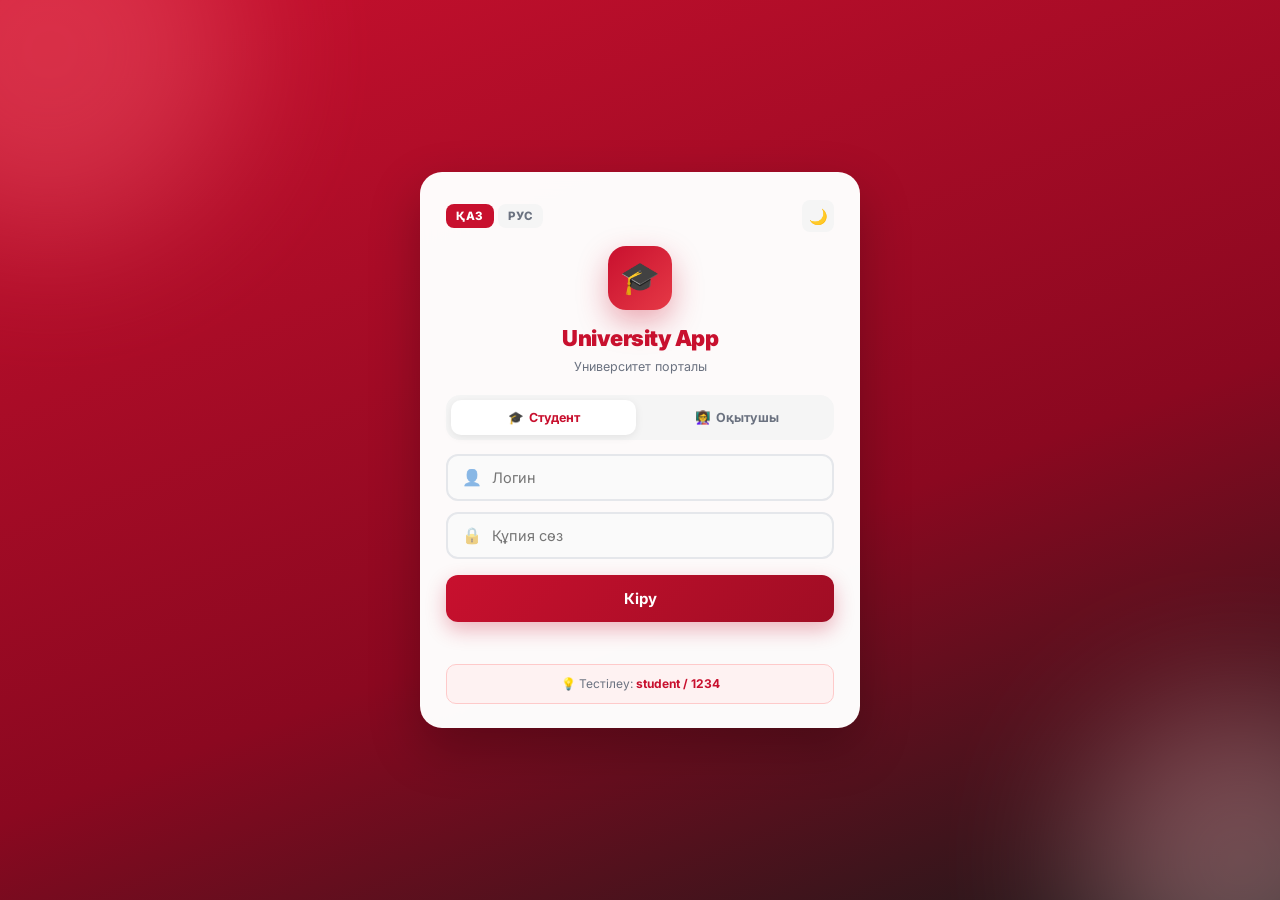
==== commit 49c4f5a0: "Update index.html" ====
--- a/index.html
+++ b/index.html
@@ -27,8 +27,11 @@
   --white: #FFFFFF;
   --border: #E5E7EB;
   --success: #10B981;
+  --success-soft: #D1FAE5;
   --warning: #F59E0B;
+  --warning-soft: #FEF3C7;
   --info: #06B6D4;
+  --info-soft: #CFFAFE;
   --card-bg: #FFFFFF;
   --input-bg: #FAFAFA;
   --shadow-sm: 0 1px 3px rgba(0,0,0,0.04);
@@ -49,21 +52,23 @@
   --card-bg: #1E293B;
   --input-bg: #0F172A;
   --primary-soft: #3F1D22;
+  --success-soft: #14382a;
+  --warning-soft: #4a2e0a;
+  --info-soft: #14384a;
   --shadow-sm: 0 1px 3px rgba(0,0,0,0.3);
   --shadow-md: 0 2px 12px rgba(0,0,0,0.4);
 }
 body.dark { background: var(--gray-bg); color: var(--dark); }
 body.dark .login-card { background: rgba(30,41,59,0.98); }
-body.dark .hero-card,
-body.dark .profile-hero { color: #fff; }
 body.dark .lesson-card,
 body.dark .grade-card,
 body.dark .exam-card,
 body.dark .student-row,
 body.dark .summary-card,
 body.dark .form-card,
-body.dark .lang-section,
-body.dark .quick-card { background: var(--card-bg); }
+body.dark .settings-section,
+body.dark .quick-card,
+body.dark .stat-card { background: var(--card-bg); }
 body.dark .topbar { background: var(--card-bg); }
 body.dark .bottom-nav { background: rgba(30,41,59,0.98); }
 body.dark .day-chip { background: var(--card-bg); border-color: var(--border); }
@@ -72,7 +77,6 @@
 body.dark .form-row input,
 body.dark .search-box input,
 body.dark .grade-input { background: var(--input-bg); color: var(--dark); border-color: var(--border); }
-body.dark .info-row .info-text { color: var(--gray); }
 body.dark .hint-box { background: var(--primary-soft); border-color: #4A1F26; }
 
 html, body { height: 100%; }
@@ -443,7 +447,9 @@
   border-color: var(--primary);
 }
 
-/* Lesson card */
+/* ============================================================
+   LESSON CARD
+============================================================ */
 .lesson-card {
   background: var(--card-bg);
   border-radius: var(--radius);
@@ -453,8 +459,31 @@
   gap: 12px;
   box-shadow: var(--shadow-sm);
   animation: slideUp 0.35s ease backwards;
-  transition: transform 0.2s;
-}
+  transition: transform 0.2s, box-shadow 0.2s;
+  border-left: 4px solid var(--primary);
+  position: relative;
+}
+
+.lesson-card.lecture { border-left-color: #3b82f6; }
+.lesson-card.practice { border-left-color: #10b981; }
+.lesson-card.lab { border-left-color: #f59e0b; }
+
+.lesson-card.live {
+  border-left-color: var(--success);
+  background: linear-gradient(135deg, rgba(16,185,129,0.06), rgba(16,185,129,0.02));
+  box-shadow: 0 4px 16px rgba(16,185,129,0.15);
+}
+
+.lesson-card.upcoming-today {
+  border-left-color: #94a3b8;
+  opacity: 0.75;
+}
+
+.lesson-card.ended {
+  opacity: 0.55;
+  filter: grayscale(0.3);
+}
+
 .lesson-card:active { transform: scale(0.99); }
 
 @keyframes slideUp {
@@ -467,7 +496,7 @@
   display: flex;
   flex-direction: column;
   padding-top: 2px;
-  min-width: 48px;
+  min-width: 52px;
 }
 .lesson-time .time-start {
   font-size: 14.5px; font-weight: 800;
@@ -480,6 +509,35 @@
   margin-top: 2px;
 }
 
+/* LIVE indicator */
+.live-badge {
+  display: inline-flex;
+  align-items: center;
+  gap: 5px;
+  padding: 3px 9px;
+  background: linear-gradient(135deg, #10B981, #059669);
+  color: #fff;
+  border-radius: 20px;
+  font-size: 10px;
+  font-weight: 900;
+  letter-spacing: 0.8px;
+  text-transform: uppercase;
+  margin-bottom: 5px;
+  box-shadow: 0 3px 10px rgba(16,185,129,0.35);
+}
+.live-badge::before {
+  content: '';
+  width: 6px;
+  height: 6px;
+  border-radius: 50%;
+  background: #fff;
+  animation: pulse 1.4s infinite;
+}
+@keyframes pulse {
+  0%, 100% { opacity: 1; transform: scale(1); }
+  50% { opacity: 0.4; transform: scale(0.75); }
+}
+
 .lesson-body { flex: 1; min-width: 0; }
 
 .lesson-subject {
@@ -487,6 +545,35 @@
   color: var(--dark); line-height: 1.3;
   margin-bottom: 7px; letter-spacing: -0.2px;
 }
+
+.lesson-badges {
+  display: flex;
+  flex-wrap: wrap;
+  gap: 5px;
+  margin-bottom: 7px;
+}
+
+.badge-type {
+  padding: 2px 8px;
+  border-radius: 6px;
+  font-size: 10px;
+  font-weight: 800;
+  text-transform: uppercase;
+  letter-spacing: 0.4px;
+}
+.badge-lecture { background: #dbeafe; color: #1e40af; }
+.badge-practice { background: #d1fae5; color: #065f46; }
+.badge-lab { background: #fef3c7; color: #92400e; }
+
+.badge-lang {
+  padding: 2px 8px;
+  border-radius: 6px;
+  font-size: 10px;
+  font-weight: 800;
+  text-transform: uppercase;
+}
+.badge-kaz { background: #fef3c7; color: #92400e; }
+.badge-rus { background: #ede9fe; color: #5b21b6; }
 
 .lesson-info {
   display: flex;
@@ -505,7 +592,7 @@
   flex-shrink: 0;
   width: 15px; height: 15px;
   display: flex; align-items: center; justify-content: center;
-  opacity: 0.6;
+  opacity: 0.65;
   margin-top: 1px;
 }
 .info-row .info-text {
@@ -515,6 +602,21 @@
 }
 .info-row .info-text.strong {
   color: var(--dark); font-weight: 600;
+}
+
+/* Progress bar for live lesson */
+.lesson-progress {
+  margin-top: 8px;
+  height: 4px;
+  background: var(--gray-bg);
+  border-radius: 4px;
+  overflow: hidden;
+}
+.lesson-progress .fill {
+  height: 100%;
+  background: linear-gradient(90deg, #10B981, #059669);
+  border-radius: 4px;
+  transition: width 0.8s linear;
 }
 
 /* Day strip */
@@ -541,6 +643,7 @@
   align-items: center;
   min-width: 52px;
   transition: all 0.2s;
+  position: relative;
 }
 .day-chip .day-name {
   font-size: 10px; font-weight: 700;
@@ -558,6 +661,25 @@
 }
 .day-chip.active .day-name { color: rgba(255,255,255,0.85); }
 .day-chip.active .day-num { color: var(--white); }
+
+.day-chip.today:not(.active) {
+  border-color: var(--primary);
+  border-width: 2px;
+  background: var(--primary-soft);
+}
+.day-chip.today:not(.active) .day-num { color: var(--primary); }
+
+.day-chip .today-dot {
+  position: absolute;
+  top: 4px;
+  right: 6px;
+  width: 5px;
+  height: 5px;
+  border-radius: 50%;
+  background: var(--primary);
+  animation: pulse 1.6s infinite;
+}
+.day-chip.active .today-dot { background: #fff; }
 
 /* Empty */
 .empty-state {
@@ -757,6 +879,114 @@
   font-weight: 500; position: relative;
 }
 
+/* Now indicator (big banner) */
+.now-banner {
+  background: linear-gradient(135deg, #10B981, #059669);
+  border-radius: var(--radius);
+  padding: 14px 16px;
+  color: #fff;
+  margin-bottom: 12px;
+  box-shadow: 0 10px 24px rgba(16,185,129,0.3);
+  display: flex;
+  align-items: center;
+  gap: 12px;
+  position: relative;
+  overflow: hidden;
+  animation: slideUp 0.4s ease;
+}
+.now-banner::before {
+  content: '';
+  position: absolute;
+  width: 150px; height: 150px;
+  border-radius: 50%;
+  background: rgba(255,255,255,0.12);
+  top: -60px; right: -50px;
+}
+.now-banner .now-icon {
+  width: 44px; height: 44px;
+  border-radius: 12px;
+  background: rgba(255,255,255,0.2);
+  display: flex; align-items: center; justify-content: center;
+  font-size: 22px;
+  flex-shrink: 0;
+  position: relative;
+  z-index: 2;
+}
+.now-banner .now-body { flex: 1; min-width: 0; position: relative; z-index: 2; }
+.now-banner .now-label {
+  font-size: 10.5px;
+  font-weight: 800;
+  letter-spacing: 1.2px;
+  text-transform: uppercase;
+  opacity: 0.9;
+  display: flex;
+  align-items: center;
+  gap: 6px;
+}
+.now-banner .now-label::before {
+  content: '';
+  width: 6px; height: 6px;
+  border-radius: 50%;
+  background: #fff;
+  animation: pulse 1.4s infinite;
+}
+.now-banner .now-title {
+  font-size: 14.5px;
+  font-weight: 800;
+  margin-top: 3px;
+  letter-spacing: -0.2px;
+  line-height: 1.25;
+}
+.now-banner .now-time {
+  font-size: 11.5px;
+  opacity: 0.9;
+  font-weight: 600;
+  margin-top: 3px;
+}
+
+/* Next lesson info */
+.next-banner {
+  background: var(--card-bg);
+  border-radius: var(--radius);
+  padding: 12px 14px;
+  margin-bottom: 12px;
+  box-shadow: var(--shadow-sm);
+  border-left: 4px solid var(--info);
+  display: flex;
+  align-items: center;
+  gap: 11px;
+  animation: slideUp 0.4s ease;
+}
+.next-banner .next-icon {
+  width: 38px; height: 38px;
+  border-radius: 10px;
+  background: var(--info-soft);
+  display: flex; align-items: center; justify-content: center;
+  font-size: 18px;
+  flex-shrink: 0;
+}
+.next-banner .next-body { flex: 1; min-width: 0; }
+.next-banner .next-label {
+  font-size: 10px;
+  font-weight: 800;
+  color: var(--info);
+  letter-spacing: 0.8px;
+  text-transform: uppercase;
+}
+.next-banner .next-title {
+  font-size: 13px;
+  font-weight: 800;
+  color: var(--dark);
+  margin-top: 2px;
+  line-height: 1.3;
+}
+.next-banner .next-time {
+  font-size: 11px;
+  color: var(--gray);
+  font-weight: 600;
+  margin-top: 2px;
+}
+
 .section-title {
   font-size: 13.5px; font-weight: 800;
   color: var(--dark);
@@ -932,7 +1162,6 @@
   text-align: center; min-height: 18px;
 }
 
-/* Settings sections in profile */
 .settings-section {
   background: var(--card-bg);
   border-radius: var(--radius);
@@ -1003,12 +1232,8 @@
   transition: transform 0.25s;
   box-shadow: 0 2px 5px rgba(0,0,0,0.15);
 }
-.notify-toggle.on .toggle-switch {
-  background: var(--success);
-}
-.notify-toggle.on .toggle-switch::after {
-  transform: translateX(18px);
-}
+.notify-toggle.on .toggle-switch { background: var(--success); }
+.notify-toggle.on .toggle-switch::after { transform: translateX(18px); }
 
 /* ============================================================
    TEACHER: JOURNAL
@@ -1276,7 +1501,7 @@
         🎓 <span>Студент</span>
       </button>
       <button class="role-btn" data-role="teacher" id="roleTeacher">
-        👨‍🏫 <span>Оқытушы</span>
+        👩‍🏫 <span>Оқытушы</span>
       </button>
     </div>
 
@@ -1333,6 +1558,12 @@
         <h2 id="heroGreeting">Қайырлы күн! 👋</h2>
         <p id="heroName">—</p>
       </div>
+
+      <!-- LIVE lesson banner (teacher home) -->
+      <div id="nowBannerContainer"></div>
+
+      <!-- NEXT lesson banner (teacher home) -->
+      <div id="nextBannerContainer"></div>
 
       <!-- Teacher stats -->
       <div class="stats-grid hidden" id="teacherStats"></div>
@@ -1498,13 +1729,12 @@
       tabClasses: 'Сабақтар', tabExams: 'Емтихандар', tabIGA: 'ҚИА', tabWeek: '📅 Апта',
       tabAttendance: 'Қатысу', tabGradeEntry: 'Баға қою',
       greetMorning: 'Қайырлы таң!', greetDay: 'Қайырлы күн!', greetEvening: 'Қайырлы кеш!',
-      todayTitle: 'Бүгінгі сабақтар', todayTitleTeacher: 'Бүгінгі жұптар',
+      todayTitle: 'Бүгінгі сабақтар', todayTitleTeacher: 'Бүгінгі сабақтарыңыз',
       quickTitle: 'Жылдам әрекеттер',
       quickSchedule: 'Кесте', quickScheduleSub: 'Апталық',
       quickGrades: 'Бағалар', quickGradesSub: 'Үлгерім',
       quickJournal: 'Журнал', quickJournalSub: 'Қатысу & баға',
       quickProfile: 'Профиль', quickProfileSub: 'Жеке деректер',
-      quickStats: 'Статистика', quickStatsSub: 'Топ көрсеткіші',
       noLessonsToday: 'Бүгін сабақ жоқ',
       lessonsCount: 'сабақ',
       roleActiveMode: 'Активті режим',
@@ -1524,10 +1754,22 @@
       errWrong: '❌ Қате логин немесе құпия сөз!',
       saved: '✅ Мәліметтер сәтті сақталды!',
       statAvgGrade: 'Орташа балл', statAttendance: 'Қатысу',
-      statStudents: 'Студенттер', statLessons: 'Апталық жұп',
+      statStudents: 'Студенттер', statLessons: 'Апталық сабақ',
+      // LIVE/next banners
+      nowLabel: 'ҚАЗІР',
+      nowInProgress: 'Сабақ жүріп жатыр',
+      nextLabel: 'КЕЛЕСІ САБАҚ',
+      nextInMinutes: 'мин кейін',
+      noMoreToday: 'Бүгін сабақ бітті',
+      // Day names
       days: { 'Дүйсенбі':'Дс','Сейсенбі':'Сс','Сәрсенбі':'Ср','Бейсенбі':'Бс','Жұма':'Жм','Сенбі':'Сб' },
       daysFull: { 'Дүйсенбі':'Дүйсенбі','Сейсенбі':'Сейсенбі','Сәрсенбі':'Сәрсенбі','Бейсенбі':'Бейсенбі','Жұма':'Жұма','Сенбі':'Сенбі' },
-      noResults: 'Ешкім табылмады'
+      // Lesson type labels
+      typeLecture: 'Дәріс',
+      typePractice: 'Практика',
+      typeLab: 'Зертханалық',
+      // Semester info
+      semester: 'Күзгі семестр 2026/2027 оқу жылы'
     },
     ru: {
       loginTitle: 'University App',
@@ -1541,13 +1783,12 @@
       tabClasses: 'Занятия', tabExams: 'Экзамены', tabIGA: 'ИГА', tabWeek: '📅 Неделя',
       tabAttendance: 'Посещаемость', tabGradeEntry: 'Оценки',
       greetMorning: 'Доброе утро!', greetDay: 'Добрый день!', greetEvening: 'Добрый вечер!',
-      todayTitle: 'Занятия сегодня', todayTitleTeacher: 'Пары сегодня',
+      todayTitle: 'Занятия сегодня', todayTitleTeacher: 'Ваши занятия сегодня',
       quickTitle: 'Быстрые действия',
       quickSchedule: 'Расписание', quickScheduleSub: 'Неделя',
       quickGrades: 'Оценки', quickGradesSub: 'Успеваемость',
       quickJournal: 'Журнал', quickJournalSub: 'Посещаемость и оценки',
       quickProfile: 'Профиль', quickProfileSub: 'Личные данные',
-      quickStats: 'Статистика', quickStatsSub: 'Показатели группы',
       noLessonsToday: 'Сегодня занятий нет',
       lessonsCount: 'занятий',
       roleActiveMode: 'Активный режим',
@@ -1568,9 +1809,17 @@
       saved: '✅ Данные успешно сохранены!',
       statAvgGrade: 'Средний балл', statAttendance: 'Посещаемость',
       statStudents: 'Студентов', statLessons: 'Пар в неделю',
+      nowLabel: 'СЕЙЧАС',
+      nowInProgress: 'Идёт занятие',
+      nextLabel: 'СЛЕДУЮЩЕЕ ЗАНЯТИЕ',
+      nextInMinutes: 'мин',
+      noMoreToday: 'На сегодня всё',
       days: { 'Дүйсенбі':'Пн','Сейсенбі':'Вт','Сәрсенбі':'Ср','Бейсенбі':'Чт','Жұма':'Пт','Сенбі':'Сб' },
       daysFull: { 'Дүйсенбі':'Понедельник','Сейсенбі':'Вторник','Сәрсенбі':'Среда','Бейсенбі':'Четверг','Жұма':'Пятница','Сенбі':'Суббота' },
-      noResults: 'Никого не найдено'
+      typeLecture: 'Лекция',
+      typePractice: 'Практика',
+      typeLab: 'Лабораторная',
+      semester: 'Осенний семестр 2026/2027 учебного года'
     }
   };
 
@@ -1604,8 +1853,63 @@
   $('#themeDark').addEventListener('click', () => { isDark = true; safeSet('dark', true); applyDarkMode(); });
 
   /* ============================================================
-     ДЕРЕКТЕР — КЕСТЕ
+     РАСПИСАНИЕ ОҚЫТУШЫ: ИМАШОВА И.Қ.
+     (нақты апталық кесте — сіздің файлдан)
   ============================================================ */
+  const TEACHER_NAME_SHORT = 'Имашова И.Қ.';
+  const TEACHER_NAME_FULL = 'Имашова Инабат Қайырбекқызы';
+
+  // Расписание оқытушы (нақты, апта бойынша)
+  const TEACHER_SCHEDULE = {
+    'Дүйсенбі': [
+      { start: '15:10', end: '15:55', subject: 'Жасанды интеллект және машиналық оқыту',
+        type: 'lecture', lang: 'ru', building: '№4 корпус', room: '213',
+        groups: ['Информационные системы'], weeks: '7-15' },
+      { start: '16:00', end: '16:45', subject: 'Жасанды интеллект және машиналық оқыту',
+        type: 'practice', lang: 'ru', building: '№4 корпус', room: '212а (комп. класс)',
+        groups: ['Информационные системы'], weeks: '7-15' },
+      { start: '16:50', end: '17:35', subject: 'Жасанды интеллект және машиналық оқыту',
+        type: 'practice', lang: 'ru', building: '№4 корпус', room: '212а (комп. класс)',
+        groups: ['Компьютерная мехатроника'], weeks: '7-15' }
+    ],
+    'Сейсенбі': [
+      { start: '14:05', end: '14:50', subject: 'Киберқауіпсіздік',
+        type: 'lecture', lang: 'kz', building: '№4 корпус', room: '213',
+        groups: ['Информационные системы'], weeks: '7-15' },
+      { start: '15:10', end: '15:55', subject: 'Кибербезопасность',
+        type: 'practice', lang: 'ru', building: '№4 корпус', room: '212а (комп. класс)',
+        groups: ['Математика-Информатика'], weeks: '7-15' }
+    ],
+    'Сәрсенбі': [
+      { start: '15:10', end: '15:55', subject: 'Компьютерлік жабдықты жөндеу негіздері',
+        type: 'lecture', lang: 'ru', building: '№4 корпус', room: '213',
+        groups: ['Компьютерная мехатроника'], weeks: '7-15' },
+      { start: '16:00', end: '16:45', subject: 'Компьютерлік жабдықты жөндеу негіздері',
+        type: 'practice', lang: 'ru', building: '№4 корпус', room: '212а (комп. класс)',
+        groups: ['Компьютерная мехатроника'], weeks: '7-15' },
+      { start: '16:50', end: '17:35', subject: 'Компьютерлік жабдықты жөндеу негіздері',
+        type: 'practice', lang: 'ru', building: '№4 корпус', room: '212а (комп. класс)',
+        groups: ['Информатика'], weeks: '7-15' }
+    ],
+    'Бейсенбі': [],
+    'Жұма': [
+      { start: '16:00', end: '16:45', subject: 'Жасанды интеллект және машиналық оқыту',
+        type: 'lecture', lang: 'kz', building: '№4 корпус', room: '213',
+        groups: ['Информатика'], weeks: '7-15' },
+      { start: '16:50', end: '17:35', subject: 'Жасанды интеллект және машиналық оқыту',
+        type: 'practice', lang: 'kz', building: '№4 корпус', room: '212а (комп. класс)',
+        groups: ['Информатика'], weeks: '7-15' },
+      { start: '17:40', end: '18:25', subject: 'Базалық пәндер бойынша арнайы курс',
+        type: 'practice', lang: 'kz', building: '№4 корпус', room: '212а (комп. класс)',
+        groups: ['Математика-Информатика'], weeks: '7-15' },
+      { start: '18:30', end: '19:15', subject: 'Базалық пәндер бойынша арнайы курс',
+        type: 'practice', lang: 'ru', building: '№4 корпус', room: '212а (комп. класс)',
+        groups: ['Информационные системы'], weeks: '7-15' }
+    ],
+    'Сенбі': []
+  };
+
+  // Студент кестесі (жалғастырамыз — өзгеріссіз)
   const SCHEDULE = {
     'Дүйсенбі': [
       { start: '08:55', end: '09:45', subject: 'Эксперттік жүйелер және ЖИ негіздері',
@@ -1655,14 +1959,15 @@
   };
 
   const DAY_ORDER = ['Дүйсенбі', 'Сейсенбі', 'Сәрсенбі', 'Бейсенбі', 'Жұма', 'Сенбі'];
+  const DAYS_MAP = ['Дүйсенбі','Сейсенбі','Сәрсенбі','Бейсенбі','Жұма','Сенбі','Жексенбі'];
 
   const EXAMS = [
     { date: '15.01.2026', start: '09:00', subject: 'Деректер қорын басқару жүйелері',
       building: '№7 корпус', room: '213', teacher: 'Имашова И.Қ.' },
-    { date: '17.01.2026', start: '11:00', subject: 'Эксперттік жүйелер және ЖИ негіздері',
-      building: '№7 корпус', room: '219', teacher: 'Имашова И.Қ.' },
-    { date: '20.01.2026', start: '09:00', subject: 'Компьютерлік жүйелердегі ақпаратты қорғау',
-      building: '№7 корпус', room: '405', teacher: 'Имашова И.Қ.' }
+    { date: '17.01.2026', start: '11:00', subject: 'Жасанды интеллект және машиналық оқыту',
+      building: '№4 корпус', room: '213', teacher: 'Имашова И.Қ.' },
+    { date: '20.01.2026', start: '09:00', subject: 'Компьютерлік жабдықты жөндеу негіздері',
+      building: '№4 корпус', room: '213', teacher: 'Имашова И.Қ.' }
   ];
 
   const IGA = [
@@ -1678,29 +1983,46 @@
     { subject: 'Алгоритмдер және деректер құрылымы', teacher: 'Тұрсынов Е.М.', r1: 90, r2: 94, exam: 92, total: 'A', credits: 5 },
     { subject: 'Деректер қоры', teacher: 'Имашова И.Қ.', r1: 85, r2: 88, exam: 86, total: 'A-', credits: 4 },
     { subject: 'Веб-технологиялар', teacher: 'Жұмабаев А.С.', r1: 92, r2: 95, exam: 93, total: 'A', credits: 4 },
-    { subject: 'Эксперттік жүйелер және ЖИ негіздері', teacher: 'Имашова И.Қ.', r1: 90, r2: 93, exam: 91, total: 'A', credits: 5 },
+    { subject: 'Жасанды интеллект және машиналық оқыту', teacher: 'Имашова И.Қ.', r1: 90, r2: 93, exam: 91, total: 'A', credits: 5 },
     { subject: 'Қазақстан тарихы', teacher: 'Оспанова Л.Т.', r1: 74, r2: 79, exam: 81, total: 'B', credits: 3 }
   ];
 
   /* ============================================================
-     ДЕРЕКТЕР — СТУДЕНТТЕР (3 топ)
+     СТУДЕНТТЕР (топтар — расписаниеге сәйкес)
   ============================================================ */
   const STUDENTS = [
-    { id: 1, name: 'Асқар Нұрлан', group: 'IT-21' },
-    { id: 2, name: 'Айгүл Сейітқали', group: 'IT-21' },
-    { id: 3, name: 'Дәурен Бекмұратов', group: 'IT-21' },
-    { id: 4, name: 'Жанна Әбенова', group: 'IT-21' },
-    { id: 5, name: 'Ержан Қуаныш', group: 'IT-21' },
-    { id: 6, name: 'Мадина Серікбай', group: 'IT-22' },
-    { id: 7, name: 'Нұрсұлтан Оспанов', group: 'IT-22' },
-    { id: 8, name: 'Сая Қайрат', group: 'IT-22' },
-    { id: 9, name: 'Темірлан Жақсылық', group: 'IT-22' },
-    { id: 10, name: 'Ұлжан Мұрат', group: 'IT-22' },
-    { id: 11, name: 'Аида Тұрсынбай', group: 'IT-23' },
-    { id: 12, name: 'Бекзат Ерғали', group: 'IT-23' },
-    { id: 13, name: 'Гүлмира Сәрсен', group: 'IT-23' },
-    { id: 14, name: 'Данияр Оспан', group: 'IT-23' },
-    { id: 15, name: 'Еркебұлан Мұрат', group: 'IT-23' }
+    // Информационные системы
+    { id: 1, name: 'Асқар Нұрлан', group: 'ИС' },
+    { id: 2, name: 'Айгүл Сейітқали', group: 'ИС' },
+    { id: 3, name: 'Дәурен Бекмұратов', group: 'ИС' },
+    { id: 4, name: 'Жанна Әбенова', group: 'ИС' },
+    { id: 5, name: 'Ержан Қуаныш', group: 'ИС' },
+    { id: 6, name: 'Мадина Серікбай', group: 'ИС' },
+    // Компьютерная мехатроника
+    { id: 7, name: 'Нұрсұлтан Оспанов', group: 'КМ' },
+    { id: 8, name: 'Сая Қайрат', group: 'КМ' },
+    { id: 9, name: 'Темірлан Жақсылық', group: 'КМ' },
+    { id: 10, name: 'Ұлжан Мұрат', group: 'КМ' },
+    { id: 11, name: 'Аида Тұрсынбай', group: 'КМ' },
+    // Математика-Информатика
+    { id: 12, name: 'Бекзат Ерғали', group: 'МИ' },
+    { id: 13, name: 'Гүлмира Сәрсен', group: 'МИ' },
+    { id: 14, name: 'Данияр Оспан', group: 'МИ' },
+    { id: 15, name: 'Еркебұлан Мұрат', group: 'МИ' },
+    // Информатика
+    { id: 16, name: 'Жанар Сейдахмет', group: 'ИНФ' },
+    { id: 17, name: 'Ислам Тұрғанбай', group: 'ИНФ' },
+    { id: 18, name: 'Камила Нұрлан', group: 'ИНФ' },
+    { id: 19, name: 'Лаура Оспанова', group: 'ИНФ' },
+    { id: 20, name: 'Мұрат Ержан', group: 'ИНФ' }
+  ];
+
+  const GROUPS = [
+    { key: 'all', label: 'Барлығы', labelRu: 'Все' },
+    { key: 'ИС', label: 'Информационные системы', labelRu: 'Информационные системы' },
+    { key: 'КМ', label: 'Компьютерная мехатроника', labelRu: 'Компьютерная мехатроника' },
+    { key: 'МИ', label: 'Математика-Информатика', labelRu: 'Математика-Информатика' },
+    { key: 'ИНФ', label: 'Информатика', labelRu: 'Информатика' }
   ];
 
   /* ============================================================
@@ -1708,7 +2030,7 @@
   ============================================================ */
   const USERS = {
     student: { pass: '1234', role: 'student', name: 'Асқар Нұрлан' },
-    teacher: { pass: '1234', role: 'teacher', name: 'Имашова Инабат Қайырбекқызы' }
+    teacher: { pass: '1234', role: 'teacher', name: TEACHER_NAME_FULL }
   };
 
   const isLoggedIn = () => safeGet('loggedIn') === 'true';
@@ -1725,7 +2047,6 @@
     renderAll();
   }
 
-  /* Role selection */
   $$('.role-btn').forEach(btn => {
     btn.addEventListener('click', function () {
       $$('.role-btn').forEach(b => b.classList.remove('active'));
@@ -1736,12 +2057,10 @@
     });
   });
 
-  /* Language */
   function switchLang(lang) {
     currentLang = lang;
     safeSet('lang', lang);
     applyTranslations();
-    // Re-render dynamic parts
     if (isLoggedIn()) {
       renderSchedule();
       if (currentRole === 'student') renderGrades(); else renderJournal();
@@ -1759,7 +2078,6 @@
     showToast(currentLang === 'kk' ? 'Тіл: Қазақша' : 'Язык: Русский');
   });
 
-  /* Login */
   $('#loginForm').addEventListener('submit', function (e) {
     e.preventDefault();
     const user = $('#username').value.trim();
@@ -1854,6 +2172,54 @@
     const n = $('#notification');
     if (n) n.classList.add('hidden');
     window.scrollTo({ top: 0, behavior: 'smooth' });
+    // Refresh home page banners when returning
+    if (target === 'home') renderHome();
+  }
+
+  /* ============================================================
+     TIME UTILITIES
+  ============================================================ */
+  function timeToMinutes(str) {
+    const [h, m] = str.split(':').map(Number);
+    return h * 60 + m;
+  }
+
+  function nowMinutes() {
+    const d = new Date();
+    return d.getHours() * 60 + d.getMinutes();
+  }
+
+  function getTodayKey() {
+    const idx = new Date().getDay(); // 0=Жексенбі
+    if (idx === 0) return 'Жексенбі';
+    return DAYS_MAP[idx - 1];
+  }
+
+  function getLessonStatus(lesson) {
+    const now = nowMinutes();
+    const start = timeToMinutes(lesson.start);
+    const end = timeToMinutes(lesson.end);
+    if (now >= start && now < end) return 'live';
+    if (now < start) return 'upcoming';
+    return 'ended';
+  }
+
+  function getCurrentAndNext(lessons) {
+    const now = nowMinutes();
+    let current = null, next = null;
+    let minNextDiff = Infinity;
+
+    lessons.forEach(l => {
+      const start = timeToMinutes(l.start);
+      const end = timeToMinutes(l.end);
+      if (now >= start && now < end) current = l;
+      else if (now < start) {
+        const diff = start - now;
+        if (diff < minNextDiff) { minNextDiff = diff; next = l; }
+      }
+    });
+
+    return { current, next, minNextDiff };
   }
 
   /* ============================================================
@@ -1863,11 +2229,8 @@
   let activeTab = 'classes';
   let scheduleSearch = '';
 
-  function getTodayKey() {
-    const map = ['Дүйсенбі','Сейсенбі','Сәрсенбі','Бейсенбі','Жұма','Сенбі'];
-    const idx = new Date().getDay();
-    if (idx === 0) return 'Дүйсенбі';
-    return map[idx - 1] || 'Дүйсенбі';
+  function getSchedule() {
+    return currentRole === 'teacher' ? TEACHER_SCHEDULE : SCHEDULE;
   }
 
   function filterLessons(lessons) {
@@ -1875,8 +2238,9 @@
     const q = scheduleSearch.toLowerCase();
     return lessons.filter(l =>
       l.subject.toLowerCase().includes(q) ||
-      l.teacher.toLowerCase().includes(q) ||
-      (l.room && l.room.toLowerCase().includes(q))
+      (l.teacher && l.teacher.toLowerCase().includes(q)) ||
+      (l.room && l.room.toLowerCase().includes(q)) ||
+      (l.groups && l.groups.join(' ').toLowerCase().includes(q))
     );
   }
 
@@ -1888,10 +2252,17 @@
     const strip = $('#dayStrip');
     strip.innerHTML = '';
     if (activeTab === 'classes' || activeTab === 'week') {
+      const scheduleData = getSchedule();
+      const todayKey = getTodayKey();
       DAY_ORDER.forEach(day => {
         const chip = document.createElement('button');
-        chip.className = 'day-chip' + (day === activeDay ? ' active' : '');
-        chip.innerHTML = `<span class="day-name">${t('days')[day]}</span><span class="day-num">${day.slice(0,1)}</span>`;
+        const isToday = day === todayKey;
+        chip.className = 'day-chip' + (day === activeDay ? ' active' : '') + (isToday ? ' today' : '');
+        chip.innerHTML = `
+          <span class="day-name">${t('days')[day]}</span>
+          <span class="day-num">${day.slice(0,1)}</span>
+          ${isToday ? '<span class="today-dot"></span>' : ''}
+        `;
         chip.addEventListener('click', () => { activeDay = day; renderSchedule(); });
         strip.appendChild(chip);
       });
@@ -1901,13 +2272,14 @@
     list.innerHTML = '';
 
     if (activeTab === 'classes') {
-      let lessons = SCHEDULE[activeDay] || [];
+      const scheduleData = getSchedule();
+      let lessons = scheduleData[activeDay] || [];
       lessons = filterLessons(lessons);
       if (lessons.length === 0) {
-        list.innerHTML = `<div class="empty-state"><div class="icon">🔍</div><p>${t('noLessonsToday')}</p></div>`;
+        list.innerHTML = `<div class="empty-state"><div class="icon">🎉</div><p>${t('noLessonsToday')}</p></div>`;
         return;
       }
-      lessons.forEach((l, i) => list.appendChild(buildLessonCard(l, i)));
+      lessons.forEach((l, i) => list.appendChild(buildLessonCard(l, i, activeDay === getTodayKey())));
     } else if (activeTab === 'exams') {
       let exams = EXAMS;
       if (scheduleSearch) {
@@ -1918,8 +2290,9 @@
     } else if (activeTab === 'iga') {
       IGA.forEach((e, i) => list.appendChild(buildExamCard(e, i)));
     } else if (activeTab === 'week') {
+      const scheduleData = getSchedule();
       DAY_ORDER.forEach(day => {
-        let lessons = SCHEDULE[day] || [];
+        let lessons = scheduleData[day] || [];
         lessons = filterLessons(lessons);
         const block = document.createElement('div');
         block.className = 'week-day-block';
@@ -1936,9 +2309,13 @@
           lessons.forEach(l => {
             const item = document.createElement('div');
             item.className = 'week-lesson-item';
+            const groupsText = l.groups ? l.groups.join(', ') : (l.group || '');
+            const teacherOrGroups = currentRole === 'teacher'
+              ? `👥 ${groupsText}`
+              : `🎓 ${l.teacher}`;
             item.innerHTML = `
               <div><span class="wl-time">${l.start}–${l.end}</span><span class="wl-subject">${l.subject}</span></div>
-              <div class="wl-info">📍 ${l.building}, ${l.room} • 🎓 ${l.teacher} • ${l.type}</div>
+              <div class="wl-info">📍 ${l.building}, ${l.room} • ${teacherOrGroups} • ${l.type}</div>
             `;
             block.appendChild(item);
           });
@@ -1948,22 +2325,80 @@
     }
   }
 
-  function buildLessonCard(l, i) {
+  function buildLessonCard(l, i, isToday) {
     const card = document.createElement('div');
-    card.className = 'lesson-card';
+    const status = isToday ? getLessonStatus(l) : 'upcoming';
+
+    let classes = 'lesson-card';
+    if (l.type === 'lecture') classes += ' lecture';
+    else if (l.type === 'practice') classes += ' practice';
+    else if (l.type === 'lab') classes += ' lab';
+
+    if (isToday) {
+      if (status === 'live') classes += ' live';
+      else if (status === 'ended') classes += ' ended';
+      else classes += ' upcoming-today';
+    }
+
+    card.className = classes;
     card.style.animationDelay = (i * 0.05) + 's';
+
+    // Type badge
+    let typeBadge = '';
+    if (l.type === 'lecture' || l.type === 'Дәрістер' || l.type === 'Лекция') {
+      typeBadge = `<span class="badge-type badge-lecture">${t('typeLecture')}</span>`;
+    } else if (l.type === 'practice' || l.type === 'Практикалық' || l.type === 'Практика') {
+      typeBadge = `<span class="badge-type badge-practice">${t('typePractice')}</span>`;
+    } else if (l.type === 'lab' || l.type === 'Зертханалық') {
+      typeBadge = `<span class="badge-type badge-lab">${t('typeLab')}</span>`;
+    }
+
+    // Lang badge
+    let langBadge = '';
+    if (l.lang === 'kz') langBadge = `<span class="badge-lang badge-kaz">каз</span>`;
+    else if (l.lang === 'ru') langBadge = `<span class="badge-lang badge-rus">рус</span>`;
+
+    // Live badge
+    const liveBadge = status === 'live' ? `<div class="live-badge">${t('nowInProgress')}</div>` : '';
+
+    // Progress bar for live
+    let progressHtml = '';
+    if (status === 'live') {
+      const start = timeToMinutes(l.start);
+      const end = timeToMinutes(l.end);
+      const total = end - start;
+      const passed = nowMinutes() - start;
+      const pct = Math.min(100, Math.max(0, (passed / total) * 100));
+      progressHtml = `<div class="lesson-progress"><div class="fill" style="width:${pct}%"></div></div>`;
+    }
+
+    // Groups/teacher line
+    const groupsText = l.groups ? l.groups.join(', ') : (l.group || '');
+    const secondLine = currentRole === 'teacher'
+      ? `<div class="info-row"><span class="info-icon">👥</span><span class="info-text">${groupsText}</span></div>`
+      : `<div class="info-row"><span class="info-icon">👥</span><span class="info-text">${l.group} • ${l.type}</span></div>`;
+
+    // Weeks info (teacher only)
+    const weeksInfo = (currentRole === 'teacher' && l.weeks)
+      ? `<div class="info-row"><span class="info-icon">📅</span><span class="info-text">${l.weeks} ${currentLang === 'kk' ? 'апта' : 'неделя'}</span></div>`
+      : '';
+
     card.innerHTML = `
       <div class="lesson-time">
         <div class="time-start">${l.start}</div>
         <div class="time-end">${l.end}</div>
       </div>
       <div class="lesson-body">
+        ${liveBadge}
         <div class="lesson-subject">${l.subject}</div>
+        <div class="lesson-badges">${typeBadge}${langBadge}</div>
         <div class="lesson-info">
           <div class="info-row"><span class="info-icon">📍</span><span class="info-text">${l.building}, ${l.room}</span></div>
-          <div class="info-row"><span class="info-icon">👥</span><span class="info-text">${l.group} • ${l.type}</span></div>
-          <div class="info-row"><span class="info-icon">🎓</span><span class="info-text strong">— ${l.teacher}</span></div>
+          ${secondLine}
+          ${weeksInfo}
+          ${currentRole === 'student' ? `<div class="info-row"><span class="info-icon">🎓</span><span class="info-text strong">— ${l.teacher}</span></div>` : ''}
         </div>
+        ${progressHtml}
       </div>
     `;
     return card;
@@ -2047,12 +2482,11 @@
       const n = $('#notification');
       n.innerHTML = `🔔 <div><b>${currentLang === 'kk' ? 'Жаңа хабарлама' : 'Новое уведомление'}:</b> ${
         currentLang === 'kk' ? 'Емтихан бағасы жарияланды' : 'Опубликована оценка'
-      } — «Эксперттік жүйелер»: <b>A</b></div>`;
+      } — «Жасанды интеллект»: <b>A</b></div>`;
       n.classList.remove('hidden');
     }, 2000);
   }
 
-  /* CSV Export */
   $('#exportBtn').addEventListener('click', function () {
     const header = ['Пән', 'Оқытушы', '1-РК', '2-РК', 'Емтихан', 'Қорытынды', 'Кредит'];
     const rows = GRADES.map(g => [g.subject, g.teacher, g.r1, g.r2, g.exam, g.total, g.credits]);
@@ -2080,17 +2514,15 @@
   let attendanceData = {};
   let gradeEntryData = {};
 
-  const GROUPS = ['all', 'IT-21', 'IT-22', 'IT-23'];
-
   function renderGroupFilter() {
     const gf = $('#groupFilter');
     gf.innerHTML = '';
     GROUPS.forEach(g => {
       const chip = document.createElement('button');
-      chip.className = 'group-chip' + (g === activeGroupFilter ? ' active' : '');
-      chip.textContent = g === 'all' ? (currentLang === 'kk' ? 'Барлығы' : 'Все') : g;
+      chip.className = 'group-chip' + (g.key === activeGroupFilter ? ' active' : '');
+      chip.textContent = currentLang === 'kk' ? g.label : g.labelRu;
       chip.addEventListener('click', () => {
-        activeGroupFilter = g;
+        activeGroupFilter = g.key;
         renderGroupFilter();
         renderJournalList();
       });
@@ -2118,7 +2550,7 @@
     list.innerHTML = '';
 
     if (filtered.length === 0) {
-      list.innerHTML = `<div class="empty-state"><div class="icon">🔍</div><p>${t('noResults')}</p></div>`;
+      list.innerHTML = `<div class="empty-state"><div class="icon">🔍</div><p>${currentLang === 'kk' ? 'Ешкім табылмады' : 'Никого не найдено'}</p></div>`;
       return;
     }
 
@@ -2199,8 +2631,66 @@
   });
 
   /* ============================================================
-     HOME
+     HOME — LIVE/NEXT BANNERS + PREVIEW
   ============================================================ */
+  function renderNowAndNextBanners() {
+    const nowContainer = $('#nowBannerContainer');
+    const nextContainer = $('#nextBannerContainer');
+    nowContainer.innerHTML = '';
+    nextContainer.innerHTML = '';
+
+    if (currentRole !== 'teacher') return;
+
+    const todayKey = getTodayKey();
+    const lessons = TEACHER_SCHEDULE[todayKey] || [];
+
+    if (lessons.length === 0) return;
+
+    const { current, next, minNextDiff } = getCurrentAndNext(lessons);
+
+    // LIVE banner
+    if (current) {
+      const banner = document.createElement('div');
+      banner.className = 'now-banner';
+      banner.innerHTML = `
+        <div class="now-icon">🎯</div>
+        <div class="now-body">
+          <div class="now-label">${t('nowLabel')}</div>
+          <div class="now-title">${current.subject}</div>
+          <div class="now-time">⏰ ${current.start} – ${current.end} • 📍 ${current.building}, ${current.room}</div>
+        </div>
+      `;
+      nowContainer.appendChild(banner);
+    }
+
+    // NEXT banner
+    if (next) {
+      const banner = document.createElement('div');
+      banner.className = 'next-banner';
+      banner.innerHTML = `
+        <div class="next-icon">⏭️</div>
+        <div class="next-body">
+          <div class="next-label">${t('nextLabel')} • ${minNextDiff} ${t('nextInMinutes')}</div>
+          <div class="next-title">${next.subject}</div>
+          <div class="next-time">⏰ ${next.start} – ${next.end} • 📍 ${next.building}, ${next.room}</div>
+        </div>
+      `;
+      nextContainer.appendChild(banner);
+    } else if (!current && lessons.length > 0) {
+      const banner = document.createElement('div');
+      banner.className = 'next-banner';
+      banner.style.borderLeftColor = 'var(--success)';
+      banner.innerHTML = `
+        <div class="next-icon" style="background:var(--success-soft);">✅</div>
+        <div class="next-body">
+          <div class="next-label" style="color:var(--success)">${t('noMoreToday')}</div>
+          <div class="next-title">${currentLang === 'kk' ? 'Барлық сабақ аяқталды' : 'Все занятия завершены'}</div>
+        </div>
+      `;
+      nextContainer.appendChild(banner);
+    }
+  }
+
   function renderHome() {
     const hour = new Date().getHours();
     let greetKey = 'greetDay';
@@ -2212,63 +2702,54 @@
     $('#heroName').textContent = (profile.fullName || 'User') +
       (currentRole === 'student' ? ' • ' + (profile.group || '—') : '');
 
-    $('#roleBarIcon').textContent = currentRole === 'student' ? '🎓' : '👨‍🏫';
+    $('#roleBarIcon').textContent = currentRole === 'student' ? '🎓' : '👩‍🏫';
     $('#roleBarText').textContent = currentRole === 'student' ? t('roleStudent') : t('roleTeacher');
     $('#roleBarSub').textContent = t('roleActiveMode');
 
     $('#todayTitle').textContent = currentRole === 'student' ? t('todayTitle') : t('todayTitleTeacher');
     $('#quickTitle').textContent = t('quickTitle');
 
-    // Teacher stats
+    // Stats
     const statsGrid = $('#teacherStats');
     if (currentRole === 'teacher') {
       statsGrid.classList.remove('hidden');
-      const teacherName = safeGet('displayName') || 'Имашова Инабат Қайырбекқызы';
       let lessonCount = 0;
-      Object.values(SCHEDULE).forEach(day => {
-        lessonCount += day.filter(l => l.teacher === teacherName).length;
-      });
-      // Fake stats
-      const avgGrade = 84;
-      const attendanceRate = 92;
+      Object.values(TEACHER_SCHEDULE).forEach(day => { lessonCount += day.length; });
       const studentsCount = STUDENTS.length;
+      const groupsCount = GROUPS.length - 1;
 
       statsGrid.innerHTML = `
         <div class="stat-card success">
           <div class="stat-label">${t('statAvgGrade')}</div>
-          <div class="stat-value">${avgGrade}</div>
-          <div class="stat-sub">100-ден</div>
+          <div class="stat-value">84</div>
+          <div class="stat-sub">/ 100</div>
         </div>
         <div class="stat-card info">
           <div class="stat-label">${t('statAttendance')}</div>
-          <div class="stat-value">${attendanceRate}%</div>
-          <div class="stat-sub">Орташа</div>
+          <div class="stat-value">92%</div>
+          <div class="stat-sub">${currentLang === 'kk' ? 'орташа' : 'в среднем'}</div>
         </div>
         <div class="stat-card warning">
           <div class="stat-label">${t('statStudents')}</div>
           <div class="stat-value">${studentsCount}</div>
-          <div class="stat-sub">3 топ</div>
+          <div class="stat-sub">${groupsCount} ${currentLang === 'kk' ? 'топ' : 'групп'}</div>
         </div>
         <div class="stat-card">
           <div class="stat-label">${t('statLessons')}</div>
           <div class="stat-value">${lessonCount}</div>
-          <div class="stat-sub">жұп</div>
+          <div class="stat-sub">${currentLang === 'kk' ? 'жұп' : 'пар'}</div>
         </div>
       `;
     } else {
       statsGrid.classList.add('hidden');
     }
 
+    // LIVE/NEXT banners
+    renderNowAndNextBanners();
+
     // Today preview
-    const dayMap = ['Дүйсенбі','Сейсенбі','Сәрсенбі','Бейсенбі','Жұма','Сенбі','Жексенбі'];
-    const today = new Date().getDay();
-    const todayKey = dayMap[today];
-    let todayLessons = SCHEDULE[todayKey] || [];
-
-    if (currentRole === 'teacher') {
-      const teacherName = safeGet('displayName') || 'Имашова Инабат Қайырбекқызы';
-      todayLessons = todayLessons.filter(l => l.teacher === teacherName);
-    }
+    const todayKey = getTodayKey();
+    let todayLessons = (currentRole === 'teacher' ? TEACHER_SCHEDULE[todayKey] : SCHEDULE[todayKey]) || [];
 
     $('#todayCount').textContent = todayLessons.length + ' ' + t('lessonsCount');
     const preview = $('#todayPreview');
@@ -2276,7 +2757,7 @@
     if (todayLessons.length === 0) {
       preview.innerHTML = `<div class="empty-state" style="padding:30px 20px;"><div class="icon" style="font-size:44px;">🎉</div><p style="font-size:13px;">${t('noLessonsToday')}</p></div>`;
     } else {
-      todayLessons.slice(0, 2).forEach((l, i) => preview.appendChild(buildLessonCard(l, i)));
+      todayLessons.slice(0, 3).forEach((l, i) => preview.appendChild(buildLessonCard(l, i, true)));
     }
 
     // Quick grid
@@ -2311,10 +2792,10 @@
     fullName: 'Асқар Нұрлан',
     email: 'askar@university.kz',
     phone: '+7 700 123 4567',
-    group: 'IT-21'
+    group: 'ИС'
   };
   const DEFAULT_TEACHER_PROFILE = {
-    fullName: 'Имашова Инабат Қайырбекқызы',
+    fullName: TEACHER_NAME_FULL,
     email: 'imashova@university.kz',
     phone: '+7 701 234 5678',
     department: 'Информатика кафедрасы'
@@ -2381,14 +2862,13 @@
     setTimeout(() => { msg.textContent = ''; }, 2500);
   });
 
-  /* Notification toggle */
   $('#notifyToggle').addEventListener('click', function () {
     const isOn = this.classList.toggle('on');
     safeSet('notifications', isOn);
     if (isOn && 'Notification' in window) {
       Notification.requestPermission().then(perm => {
         if (perm === 'granted') {
-          new Notification('University App', { body: 'Хабарламалар қосылды! 🔔' });
+          try { new Notification('University App', { body: 'Хабарламалар қосылды! 🔔' }); } catch(e) {}
           showToast(t('notifEnabled'));
         } else {
           showToast(t('notifEnabled'));
@@ -2419,13 +2899,11 @@
     $$('.lang-btn').forEach(b => b.classList.toggle('active', b.dataset.lang === currentLang));
     $$('.lang-option').forEach(b => b.classList.toggle('active', b.dataset.lang === currentLang));
 
-    // Update schedule search placeholder
     const ss = $('#scheduleSearch');
     if (ss) ss.placeholder = t('searchSchedule');
     const stuS = $('#studentSearch');
     if (stuS) stuS.placeholder = t('searchStudent');
 
-    // Export btn label
     const eb = $('#exportBtn');
     if (eb) eb.textContent = currentLang === 'kk' ? '📥 Excel/CSV экспорттау' : '📥 Экспорт в Excel/CSV';
 
@@ -2445,7 +2923,6 @@
     renderHome();
     loadProfile();
 
-    // Restore notify toggle
     const notify = safeGet('notifications') === 'true';
     $('#notifyToggle').classList.toggle('on', notify);
   }
@@ -2471,6 +2948,17 @@
     } else {
       showLogin();
     }
+
+    // Auto-refresh every 60 seconds (LIVE banner үшін)
+    setInterval(() => {
+      if (isLoggedIn() && currentPage === 'home') {
+        renderNowAndNextBanners();
+        // Update progress bar
+        $$('.lesson-progress .fill').forEach(el => {
+          // Recalculate
+        });
+      }
+    }, 60000);
   }
 
   if (document.readyState === 'loading') {
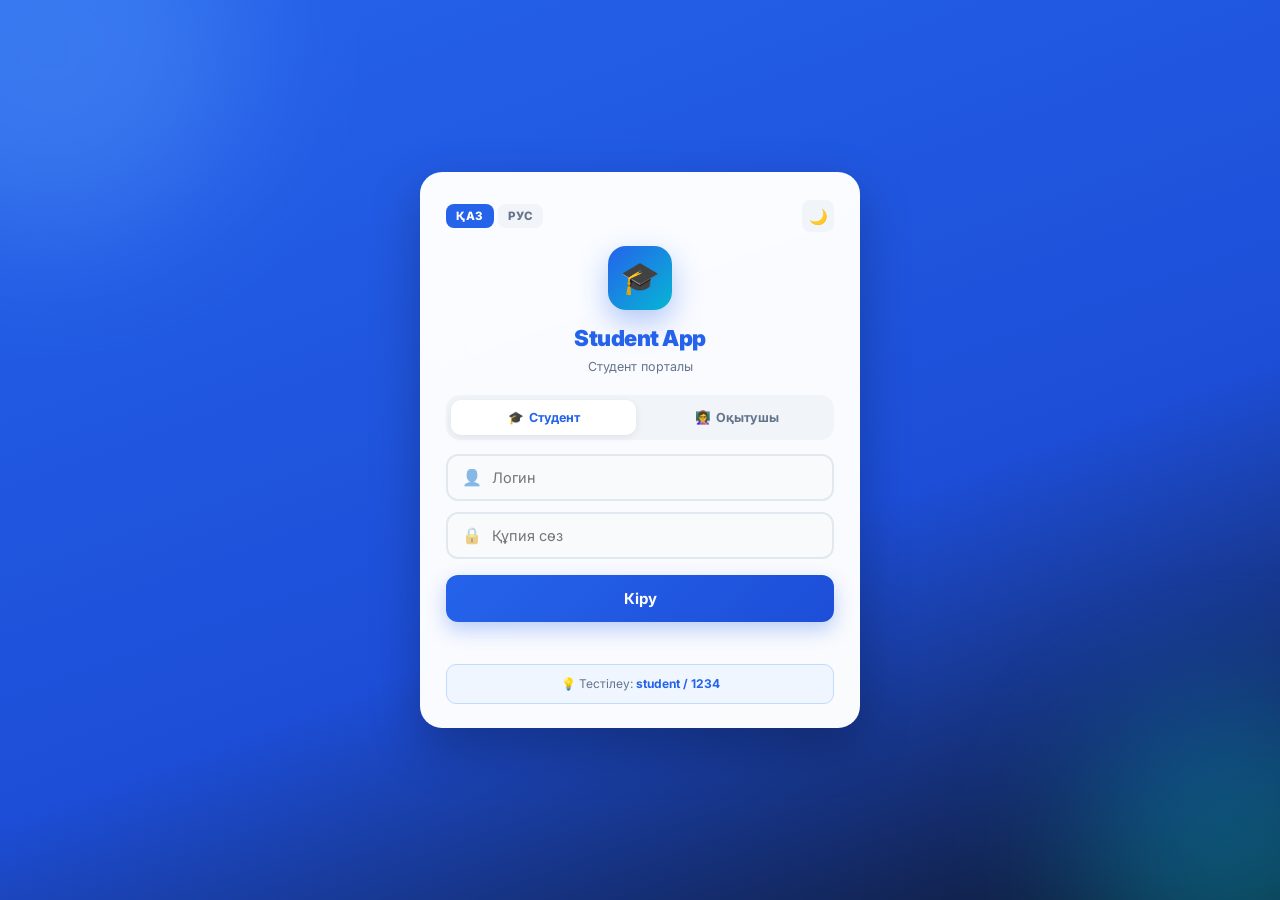
==== commit d569eab9: "Update index.html" ====
--- a/index.html
+++ b/index.html
@@ -3,8 +3,8 @@
 <head>
 <meta charset="UTF-8">
 <meta name="viewport" content="width=device-width, initial-scale=1.0, maximum-scale=1.0, user-scalable=no, viewport-fit=cover">
-<meta name="theme-color" content="#C8102E">
-<title>University App — Университет порталы</title>
+<meta name="theme-color" content="#2563EB">
+<title>Student App — Университет порталы</title>
 <link href="https://fonts.googleapis.com/css2?family=Inter:wght@400;500;600;700;800;900&display=swap" rel="stylesheet">
 <style>
 /* ============================================================
@@ -16,24 +16,28 @@
 }
 
 :root {
-  --primary: #C8102E;
-  --primary-dark: #A00D24;
-  --primary-light: #E63946;
-  --primary-soft: #FEF2F2;
-  --dark: #1A1A1A;
-  --gray: #6B7280;
-  --gray-light: #9CA3AF;
-  --gray-bg: #F5F5F5;
+  /* STUDENT THEME — сине-голубой (көк) */
+  --primary: #2563EB;
+  --primary-dark: #1D4ED8;
+  --primary-light: #60A5FA;
+  --primary-soft: #EFF6FF;
+  --accent: #06B6D4;
+  --accent-dark: #0891B2;
+  --accent-soft: #CFFAFE;
+  --dark: #0F172A;
+  --gray: #64748B;
+  --gray-light: #94A3B8;
+  --gray-bg: #F1F5F9;
   --white: #FFFFFF;
-  --border: #E5E7EB;
+  --border: #E2E8F0;
   --success: #10B981;
   --success-soft: #D1FAE5;
   --warning: #F59E0B;
   --warning-soft: #FEF3C7;
-  --info: #06B6D4;
-  --info-soft: #CFFAFE;
+  --info: #8B5CF6;
+  --info-soft: #EDE9FE;
   --card-bg: #FFFFFF;
-  --input-bg: #FAFAFA;
+  --input-bg: #F8FAFC;
   --shadow-sm: 0 1px 3px rgba(0,0,0,0.04);
   --shadow-md: 0 2px 12px rgba(0,0,0,0.06);
   --radius: 14px;
@@ -51,10 +55,11 @@
   --border: #334155;
   --card-bg: #1E293B;
   --input-bg: #0F172A;
-  --primary-soft: #3F1D22;
+  --primary-soft: #1E293B;
+  --accent-soft: #14384a;
   --success-soft: #14382a;
   --warning-soft: #4a2e0a;
-  --info-soft: #14384a;
+  --info-soft: #2e1e5f;
   --shadow-sm: 0 1px 3px rgba(0,0,0,0.3);
   --shadow-md: 0 2px 12px rgba(0,0,0,0.4);
 }
@@ -63,21 +68,22 @@
 body.dark .lesson-card,
 body.dark .grade-card,
 body.dark .exam-card,
-body.dark .student-row,
 body.dark .summary-card,
 body.dark .form-card,
 body.dark .settings-section,
 body.dark .quick-card,
-body.dark .stat-card { background: var(--card-bg); }
+body.dark .stat-card,
+body.dark .grade-detail-card { background: var(--card-bg); }
 body.dark .topbar { background: var(--card-bg); }
 body.dark .bottom-nav { background: rgba(30,41,59,0.98); }
 body.dark .day-chip { background: var(--card-bg); border-color: var(--border); }
 body.dark .tab-pill { background: var(--card-bg); border-color: var(--border); color: var(--dark); }
 body.dark .input-group input,
 body.dark .form-row input,
-body.dark .search-box input,
-body.dark .grade-input { background: var(--input-bg); color: var(--dark); border-color: var(--border); }
-body.dark .hint-box { background: var(--primary-soft); border-color: #4A1F26; }
+body.dark .search-box input { background: var(--input-bg); color: var(--dark); border-color: var(--border); }
+body.dark .hint-box { background: var(--primary-soft); border-color: #334155; }
+body.dark .week-lesson-item { background: #0F172A; }
+body.dark .day-chip.today:not(.active) { background: var(--primary-soft); }
 
 html, body { height: 100%; }
 
@@ -105,7 +111,7 @@
   padding: 20px;
   position: relative;
   overflow: hidden;
-  background: linear-gradient(160deg, #C8102E 0%, #8B0820 60%, #1A1A1A 100%);
+  background: linear-gradient(160deg, #2563EB 0%, #1D4ED8 60%, #0F172A 100%);
 }
 body.dark #loginView {
   background: linear-gradient(160deg, #1E293B 0%, #0F172A 60%, #000 100%);
@@ -113,9 +119,9 @@
 
 .bg-shapes { position: absolute; inset: 0; pointer-events: none; overflow: hidden; }
 .shape { position: absolute; border-radius: 50%; filter: blur(70px); opacity: 0.35; }
-.shape-1 { width: 380px; height: 380px; background: #FF6B7A;
+.shape-1 { width: 380px; height: 380px; background: #60A5FA;
   top: -140px; left: -140px; animation: float1 12s ease-in-out infinite; }
-.shape-2 { width: 320px; height: 320px; background: #FFB3BC;
+.shape-2 { width: 320px; height: 320px; background: #06B6D4;
   bottom: -120px; right: -120px; animation: float2 14s ease-in-out infinite; }
 
 @keyframes float1 {
@@ -179,11 +185,11 @@
 
 .logo-circle {
   width: 64px; height: 64px; margin: 0 auto 12px;
-  background: linear-gradient(135deg, var(--primary), var(--primary-light));
+  background: linear-gradient(135deg, var(--primary), var(--accent));
   border-radius: 18px;
   display: flex; align-items: center; justify-content: center;
   font-size: 32px;
-  box-shadow: 0 12px 30px rgba(200,16,46,0.35);
+  box-shadow: 0 12px 30px rgba(37,99,235,0.35);
 }
 
 .login-card h1 {
@@ -245,7 +251,7 @@
 .input-group input:focus {
   border-color: var(--primary);
   background: var(--white);
-  box-shadow: 0 0 0 4px rgba(200,16,46,0.1);
+  box-shadow: 0 0 0 4px rgba(37,99,235,0.1);
 }
 
 .btn-primary {
@@ -255,13 +261,13 @@
   border-radius: 12px;
   font-size: 15px; font-weight: 700;
   transition: all 0.25s;
-  box-shadow: 0 8px 20px rgba(200,16,46,0.3);
+  box-shadow: 0 8px 20px rgba(37,99,235,0.3);
 }
 .btn-primary:active { transform: scale(0.98); }
 .btn-primary:disabled { opacity: 0.6; }
 
 .error-msg {
-  color: var(--primary); font-size: 13px;
+  color: #EF4444; font-size: 13px;
   margin-top: 10px; min-height: 18px; font-weight: 600;
   text-align: center;
 }
@@ -270,7 +276,7 @@
   margin-top: 14px; padding: 10px 14px;
   background: var(--primary-soft);
   border-radius: 10px; font-size: 12px;
-  color: var(--gray); border: 1px solid #FECACA;
+  color: var(--gray); border: 1px solid #BFDBFE;
   text-align: center;
 }
 .hint-box b { color: var(--primary); }
@@ -342,14 +348,15 @@
   align-items: center;
   gap: 8px;
   padding: 9px 12px;
-  background: linear-gradient(135deg, var(--primary-soft), #FFF5F5);
-  border: 1px solid #FECACA;
+  background: linear-gradient(135deg, var(--primary-soft), #DBEAFE);
+  border: 1px solid #BFDBFE;
   border-radius: 12px;
   margin-bottom: 12px;
   font-size: 12px;
   font-weight: 700;
   color: var(--primary-dark);
 }
+body.dark .role-bar { background: linear-gradient(135deg, #1E293B, #0F172A); border-color: #334155; color: #93C5FD; }
 .role-bar .role-icon {
   width: 26px; height: 26px;
   background: var(--white);
@@ -393,7 +400,7 @@
   background: var(--primary);
   color: var(--white);
   border-color: var(--primary);
-  box-shadow: 0 4px 12px rgba(200,16,46,0.25);
+  box-shadow: 0 4px 12px rgba(37,99,235,0.25);
 }
 
 /* Search box */
@@ -509,7 +516,6 @@
   margin-top: 2px;
 }
 
-/* LIVE indicator */
 .live-badge {
   display: inline-flex;
   align-items: center;
@@ -604,7 +610,6 @@
   color: var(--dark); font-weight: 600;
 }
 
-/* Progress bar for live lesson */
 .lesson-progress {
   margin-top: 8px;
   height: 4px;
@@ -657,7 +662,7 @@
 .day-chip.active {
   background: var(--primary);
   border-color: var(--primary);
-  box-shadow: 0 4px 12px rgba(200,16,46,0.25);
+  box-shadow: 0 4px 12px rgba(37,99,235,0.25);
 }
 .day-chip.active .day-name { color: rgba(255,255,255,0.85); }
 .day-chip.active .day-num { color: var(--white); }
@@ -758,8 +763,50 @@
   letter-spacing: 0.4px; margin-top: 2px;
 }
 .summary-card.gpa .value { color: var(--primary); }
-.summary-card.credits .value { color: var(--info); }
+.summary-card.credits .value { color: var(--accent); }
 .summary-card.rank .value { color: var(--warning); }
+
+/* Semester info banner */
+.semester-banner {
+  background: linear-gradient(135deg, var(--primary), var(--primary-dark));
+  border-radius: var(--radius);
+  padding: 14px 16px;
+  color: var(--white);
+  margin-bottom: 12px;
+  box-shadow: 0 8px 20px rgba(37,99,235,0.25);
+  position: relative;
+  overflow: hidden;
+}
+.semester-banner::before {
+  content: '';
+  position: absolute;
+  width: 160px; height: 160px;
+  border-radius: 50%;
+  background: rgba(255,255,255,0.1);
+  top: -70px; right: -50px;
+}
+.semester-banner .sb-title {
+  font-size: 11px;
+  font-weight: 800;
+  letter-spacing: 1px;
+  text-transform: uppercase;
+  opacity: 0.9;
+  position: relative;
+}
+.semester-banner .sb-value {
+  font-size: 18px;
+  font-weight: 900;
+  margin-top: 3px;
+  letter-spacing: -0.3px;
+  position: relative;
+}
+.semester-banner .sb-sub {
+  font-size: 11.5px;
+  opacity: 0.85;
+  margin-top: 3px;
+  font-weight: 600;
+  position: relative;
+}
 
 .export-btn {
   width: 100%;
@@ -844,7 +891,7 @@
 .progress-fill {
   height: 100%;
   border-radius: 5px;
-  background: linear-gradient(90deg, var(--primary), var(--primary-light));
+  background: linear-gradient(90deg, var(--primary), var(--accent));
   transition: width 0.8s cubic-bezier(0.16,1,0.3,1);
 }
 
@@ -859,7 +906,7 @@
   margin-bottom: 12px;
   position: relative;
   overflow: hidden;
-  box-shadow: 0 10px 24px rgba(200,16,46,0.25);
+  box-shadow: 0 10px 24px rgba(37,99,235,0.25);
 }
 .hero-card::before {
   content: '';
@@ -879,7 +926,51 @@
   font-weight: 500; position: relative;
 }
 
-/* Now indicator (big banner) */
+/* GPA preview on home */
+.gpa-preview {
+  background: var(--card-bg);
+  border-radius: var(--radius);
+  padding: 14px 16px;
+  margin-bottom: 12px;
+  box-shadow: var(--shadow-sm);
+  display: flex;
+  align-items: center;
+  justify-content: space-between;
+  gap: 12px;
+  border-left: 4px solid var(--primary);
+}
+.gpa-preview .gp-left { flex: 1; }
+.gpa-preview .gp-label {
+  font-size: 10.5px;
+  color: var(--gray);
+  font-weight: 800;
+  letter-spacing: 0.6px;
+  text-transform: uppercase;
+}
+.gpa-preview .gp-value {
+  font-size: 26px;
+  font-weight: 900;
+  color: var(--primary);
+  letter-spacing: -0.8px;
+  line-height: 1.1;
+  margin-top: 2px;
+}
+.gpa-preview .gp-sub {
+  font-size: 11px;
+  color: var(--gray);
+  font-weight: 600;
+  margin-top: 2px;
+}
+.gpa-preview .gp-icon {
+  width: 52px; height: 52px;
+  border-radius: 14px;
+  background: var(--primary-soft);
+  display: flex; align-items: center; justify-content: center;
+  font-size: 26px;
+  flex-shrink: 0;
+}
+
+/* Now indicator */
 .now-banner {
   background: linear-gradient(135deg, #10B981, #059669);
   border-radius: var(--radius);
@@ -944,14 +1035,13 @@
   margin-top: 3px;
 }
 
-/* Next lesson info */
 .next-banner {
   background: var(--card-bg);
   border-radius: var(--radius);
   padding: 12px 14px;
   margin-bottom: 12px;
   box-shadow: var(--shadow-sm);
-  border-left: 4px solid var(--info);
+  border-left: 4px solid var(--accent);
   display: flex;
   align-items: center;
   gap: 11px;
@@ -960,7 +1050,7 @@
 .next-banner .next-icon {
   width: 38px; height: 38px;
   border-radius: 10px;
-  background: var(--info-soft);
+  background: var(--accent-soft);
   display: flex; align-items: center; justify-content: center;
   font-size: 18px;
   flex-shrink: 0;
@@ -969,7 +1059,7 @@
 .next-banner .next-label {
   font-size: 10px;
   font-weight: 800;
-  color: var(--info);
+  color: var(--accent-dark);
   letter-spacing: 0.8px;
   text-transform: uppercase;
 }
@@ -1032,45 +1122,6 @@
 }
 .quick-card .q-text .q-sub {
   font-size: 10.5px; color: var(--gray); font-weight: 500;
-}
-
-/* Stats (teacher home) */
-.stats-grid {
-  display: grid;
-  grid-template-columns: repeat(2, 1fr);
-  gap: 9px;
-  margin-bottom: 12px;
-}
-.stat-card {
-  background: var(--card-bg);
-  border-radius: var(--radius);
-  padding: 14px;
-  box-shadow: var(--shadow-sm);
-  border-left: 4px solid var(--primary);
-}
-.stat-card.success { border-left-color: var(--success); }
-.stat-card.warning { border-left-color: var(--warning); }
-.stat-card.info { border-left-color: var(--info); }
-.stat-card .stat-label {
-  font-size: 10.5px;
-  color: var(--gray);
-  font-weight: 700;
-  text-transform: uppercase;
-  letter-spacing: 0.4px;
-  margin-bottom: 4px;
-}
-.stat-card .stat-value {
-  font-size: 24px;
-  font-weight: 900;
-  letter-spacing: -0.5px;
-  color: var(--dark);
-  line-height: 1.1;
-}
-.stat-card .stat-sub {
-  font-size: 11px;
-  color: var(--gray);
-  font-weight: 500;
-  margin-top: 3px;
 }
 
 /* ============================================================
@@ -1085,7 +1136,7 @@
   margin-bottom: 12px;
   position: relative;
   overflow: hidden;
-  box-shadow: 0 10px 24px rgba(200,16,46,0.25);
+  box-shadow: 0 10px 24px rgba(37,99,235,0.25);
 }
 .profile-hero::before {
   content: '';
@@ -1153,7 +1204,7 @@
 .form-row input:focus {
   border-color: var(--primary);
   background: var(--white);
-  box-shadow: 0 0 0 4px rgba(200,16,46,0.1);
+  box-shadow: 0 0 0 4px rgba(37,99,235,0.1);
 }
 
 .success-msg {
@@ -1234,142 +1285,6 @@
 }
 .notify-toggle.on .toggle-switch { background: var(--success); }
 .notify-toggle.on .toggle-switch::after { transform: translateX(18px); }
-
-/* ============================================================
-   TEACHER: JOURNAL
-============================================================ */
-.student-row {
-  background: var(--card-bg);
-  border-radius: var(--radius);
-  padding: 11px 13px;
-  margin-bottom: 8px;
-  display: flex;
-  align-items: center;
-  gap: 11px;
-  box-shadow: var(--shadow-sm);
-}
-
-.student-avatar {
-  width: 38px; height: 38px;
-  border-radius: 50%;
-  background: linear-gradient(135deg, var(--primary-light), var(--primary));
-  display: flex; align-items: center; justify-content: center;
-  font-size: 14px; font-weight: 800; color: var(--white);
-  flex-shrink: 0;
-}
-
-.student-info { flex: 1; min-width: 0; }
-.student-name {
-  font-size: 13.5px; font-weight: 800;
-  color: var(--dark);
-  white-space: nowrap;
-  overflow: hidden;
-  text-overflow: ellipsis;
-}
-.student-meta {
-  font-size: 11px;
-  color: var(--gray);
-  font-weight: 500;
-}
-
-.attendance-btns {
-  display: flex;
-  gap: 4px;
-}
-.att-btn {
-  width: 34px; height: 34px;
-  border-radius: 9px;
-  font-size: 15px;
-  border: 2px solid var(--border);
-  background: var(--card-bg);
-  display: flex; align-items: center; justify-content: center;
-  transition: all 0.2s;
-}
-.att-btn.present.active { background: #D1FAE5; border-color: var(--success); }
-.att-btn.absent.active  { background: #FEE2E2; border-color: #EF4444; }
-.att-btn.late.active    { background: #FEF3C7; border-color: var(--warning); }
-
-.grade-input {
-  width: 58px;
-  padding: 8px;
-  border: 2px solid var(--border);
-  border-radius: 10px;
-  text-align: center;
-  font-weight: 800;
-  font-size: 13.5px;
-  color: var(--dark);
-  background: var(--card-bg);
-}
-.grade-input:focus {
-  border-color: var(--primary);
-  box-shadow: 0 0 0 4px rgba(200,16,46,0.1);
-}
-
-.save-fab {
-  position: fixed;
-  bottom: calc(100px + var(--safe-bottom));
-  right: 16px;
-  width: 52px; height: 52px;
-  border-radius: 50%;
-  background: linear-gradient(135deg, var(--primary), var(--primary-dark));
-  color: var(--white);
-  font-size: 20px;
-  display: flex; align-items: center; justify-content: center;
-  box-shadow: 0 10px 24px rgba(200,16,46,0.4);
-  z-index: 95;
-  transition: transform 0.2s;
-}
-.save-fab:active { transform: scale(0.92); }
-
-/* ============================================================
-   WEEKLY VIEW
-============================================================ */
-.week-day-block {
-  background: var(--card-bg);
-  border-radius: var(--radius);
-  padding: 13px;
-  margin-bottom: 12px;
-  box-shadow: var(--shadow-sm);
-}
-.week-day-title {
-  font-size: 13.5px;
-  font-weight: 800;
-  color: var(--primary);
-  margin-bottom: 9px;
-  padding-bottom: 7px;
-  border-bottom: 2px solid var(--gray-bg);
-  display: flex;
-  justify-content: space-between;
-  align-items: center;
-}
-.week-day-title .week-day-count {
-  font-size: 11px;
-  color: var(--gray);
-  font-weight: 600;
-}
-.week-lesson-item {
-  padding: 9px 11px;
-  background: var(--gray-bg);
-  border-radius: 9px;
-  margin-bottom: 6px;
-  font-size: 12.5px;
-  border-left: 3px solid var(--primary);
-}
-.week-lesson-item:last-child { margin-bottom: 0; }
-.week-lesson-item .wl-time {
-  font-weight: 800;
-  color: var(--primary);
-  margin-right: 6px;
-}
-.week-lesson-item .wl-subject {
-  font-weight: 700;
-  color: var(--dark);
-}
-.week-lesson-item .wl-info {
-  font-size: 11px;
-  color: var(--gray);
-  margin-top: 3px;
-}
 
 /* ============================================================
    BOTTOM NAV
@@ -1459,6 +1374,56 @@
 .toast.error { background: linear-gradient(135deg, #DC2626, #EF4444); }
 
 /* ============================================================
+   WEEKLY VIEW
+============================================================ */
+.week-day-block {
+  background: var(--card-bg);
+  border-radius: var(--radius);
+  padding: 13px;
+  margin-bottom: 12px;
+  box-shadow: var(--shadow-sm);
+}
+.week-day-title {
+  font-size: 13.5px;
+  font-weight: 800;
+  color: var(--primary);
+  margin-bottom: 9px;
+  padding-bottom: 7px;
+  border-bottom: 2px solid var(--gray-bg);
+  display: flex;
+  justify-content: space-between;
+  align-items: center;
+}
+.week-day-title .week-day-count {
+  font-size: 11px;
+  color: var(--gray);
+  font-weight: 600;
+}
+.week-lesson-item {
+  padding: 9px 11px;
+  background: var(--gray-bg);
+  border-radius: 9px;
+  margin-bottom: 6px;
+  font-size: 12.5px;
+  border-left: 3px solid var(--primary);
+}
+.week-lesson-item:last-child { margin-bottom: 0; }
+.week-lesson-item .wl-time {
+  font-weight: 800;
+  color: var(--primary);
+  margin-right: 6px;
+}
+.week-lesson-item .wl-subject {
+  font-weight: 700;
+  color: var(--dark);
+}
+.week-lesson-item .wl-info {
+  font-size: 11px;
+  color: var(--gray);
+  margin-top: 3px;
+}
+
+/* ============================================================
    RESPONSIVE
 ============================================================ */
 @media (max-width: 360px) {
@@ -1493,7 +1458,7 @@
     </div>
 
     <div class="logo-circle">🎓</div>
-    <h1 id="loginTitle">University App</h1>
+    <h1 id="loginTitle">Student App</h1>
     <p class="subtitle" id="loginSubtitle">Университет порталы</p>
 
     <div class="role-selector">
@@ -1559,14 +1524,20 @@
         <p id="heroName">—</p>
       </div>
 
-      <!-- LIVE lesson banner (teacher home) -->
+      <!-- GPA preview (student home) -->
+      <div class="gpa-preview" id="gpaPreview" style="display:none;">
+        <div class="gp-left">
+          <div class="gp-label" id="gpaLabel">GPA</div>
+          <div class="gp-value" id="gpaValue">—</div>
+          <div class="gp-sub" id="gpaSub">—</div>
+        </div>
+        <div class="gp-icon">🎯</div>
+      </div>
+
+      <!-- LIVE lesson banner -->
       <div id="nowBannerContainer"></div>
-
-      <!-- NEXT lesson banner (teacher home) -->
+      <!-- NEXT lesson banner -->
       <div id="nextBannerContainer"></div>
-
-      <!-- Teacher stats -->
-      <div class="stats-grid hidden" id="teacherStats"></div>
 
       <div class="section-title">
         <span id="todayTitle">Бүгінгі сабақтар</span>
@@ -1598,13 +1569,20 @@
 
     <!-- ============ GRADES ============ -->
     <section class="page" id="page-grades">
+      <!-- Semester banner -->
+      <div class="semester-banner">
+        <div class="sb-title" id="semTitle">Оқу жылы</div>
+        <div class="sb-value" id="semValue">2025/2026</div>
+        <div class="sb-sub" id="semSub">Күзгі семестр</div>
+      </div>
+
       <div class="grades-summary" id="gradesSummary"></div>
       <button class="export-btn" id="exportBtn">📥 Excel/CSV экспорттау</button>
       <div id="gradesList"></div>
       <div id="notification" class="notification hidden"></div>
     </section>
 
-    <!-- ============ JOURNAL (TEACHER) ============ -->
+    <!-- ============ JOURNAL (TEACHER ONLY) ============ -->
     <section class="page" id="page-journal">
       <div class="tabs-row">
         <button class="tab-pill active" data-jtab="attendance">Қатысу</button>
@@ -1647,7 +1625,7 @@
           </div>
           <div class="form-row" id="groupRow">
             <label>🎓 Топ</label>
-            <input type="text" id="group" placeholder="IT-21">
+            <input type="text" id="group" placeholder="ИС">
           </div>
           <div class="form-row" id="deptRow" style="display:none;">
             <label>🏛 Кафедра</label>
@@ -1692,7 +1670,7 @@
 
 <script>
 /* ============================================================
-   MAIN APP
+   MAIN APP — STUDENT MODE
 ============================================================ */
 (function () {
   'use strict';
@@ -1718,8 +1696,8 @@
   ============================================================ */
   const I18N = {
     kk: {
-      loginTitle: 'University App',
-      loginSubtitle: 'Университет порталы',
+      loginTitle: 'Student App',
+      loginSubtitle: 'Студент порталы',
       roleStudent: 'Студент',
       roleTeacher: 'Оқытушы',
       loginBtn: 'Кіру',
@@ -1729,7 +1707,7 @@
       tabClasses: 'Сабақтар', tabExams: 'Емтихандар', tabIGA: 'ҚИА', tabWeek: '📅 Апта',
       tabAttendance: 'Қатысу', tabGradeEntry: 'Баға қою',
       greetMorning: 'Қайырлы таң!', greetDay: 'Қайырлы күн!', greetEvening: 'Қайырлы кеш!',
-      todayTitle: 'Бүгінгі сабақтар', todayTitleTeacher: 'Бүгінгі сабақтарыңыз',
+      todayTitle: 'Бүгінгі сабақтар', todayTitleTeacher: 'Бүгінгі жұптар',
       quickTitle: 'Жылдам әрекеттер',
       quickSchedule: 'Кесте', quickScheduleSub: 'Апталық',
       quickGrades: 'Бағалар', quickGradesSub: 'Үлгерім',
@@ -1755,25 +1733,27 @@
       saved: '✅ Мәліметтер сәтті сақталды!',
       statAvgGrade: 'Орташа балл', statAttendance: 'Қатысу',
       statStudents: 'Студенттер', statLessons: 'Апталық сабақ',
-      // LIVE/next banners
       nowLabel: 'ҚАЗІР',
       nowInProgress: 'Сабақ жүріп жатыр',
       nextLabel: 'КЕЛЕСІ САБАҚ',
       nextInMinutes: 'мин кейін',
       noMoreToday: 'Бүгін сабақ бітті',
-      // Day names
       days: { 'Дүйсенбі':'Дс','Сейсенбі':'Сс','Сәрсенбі':'Ср','Бейсенбі':'Бс','Жұма':'Жм','Сенбі':'Сб' },
       daysFull: { 'Дүйсенбі':'Дүйсенбі','Сейсенбі':'Сейсенбі','Сәрсенбі':'Сәрсенбі','Бейсенбі':'Бейсенбі','Жұма':'Жұма','Сенбі':'Сенбі' },
-      // Lesson type labels
       typeLecture: 'Дәріс',
       typePractice: 'Практика',
       typeLab: 'Зертханалық',
-      // Semester info
-      semester: 'Күзгі семестр 2026/2027 оқу жылы'
+      // Student-specific
+      gpaLabel: 'Жалпы GPA',
+      gpaSubTemplate: '{credits} кредит • {count} пән',
+      semesterLabel: 'Оқу жылы',
+      semesterValue: '2025/2026',
+      semesterSub: 'Күзгі семестр • 15 апта',
+      classScheduleSub: 'Менің сабақтарым'
     },
     ru: {
-      loginTitle: 'University App',
-      loginSubtitle: 'Университетский портал',
+      loginTitle: 'Student App',
+      loginSubtitle: 'Студенческий портал',
       roleStudent: 'Студент',
       roleTeacher: 'Преподаватель',
       loginBtn: 'Войти',
@@ -1811,7 +1791,7 @@
       statStudents: 'Студентов', statLessons: 'Пар в неделю',
       nowLabel: 'СЕЙЧАС',
       nowInProgress: 'Идёт занятие',
-      nextLabel: 'СЛЕДУЮЩЕЕ ЗАНЯТИЕ',
+      nextLabel: 'СЛЕДУЮЩЕЕ',
       nextInMinutes: 'мин',
       noMoreToday: 'На сегодня всё',
       days: { 'Дүйсенбі':'Пн','Сейсенбі':'Вт','Сәрсенбі':'Ср','Бейсенбі':'Чт','Жұма':'Пт','Сенбі':'Сб' },
@@ -1819,7 +1799,12 @@
       typeLecture: 'Лекция',
       typePractice: 'Практика',
       typeLab: 'Лабораторная',
-      semester: 'Осенний семестр 2026/2027 учебного года'
+      gpaLabel: 'Общий GPA',
+      gpaSubTemplate: '{credits} кредитов • {count} предметов',
+      semesterLabel: 'Учебный год',
+      semesterValue: '2025/2026',
+      semesterSub: 'Осенний семестр • 15 недель',
+      classScheduleSub: 'Мои занятия'
     }
   };
 
@@ -1853,107 +1838,77 @@
   $('#themeDark').addEventListener('click', () => { isDark = true; safeSet('dark', true); applyDarkMode(); });
 
   /* ============================================================
-     РАСПИСАНИЕ ОҚЫТУШЫ: ИМАШОВА И.Қ.
-     (нақты апталық кесте — сіздің файлдан)
+     STUDENT SCHEDULE (расписание студента)
+     Студент: Асқар Нұрлан, топ ИС (Информационные системы)
+     Пәндер осы топқа сәйкес
   ============================================================ */
-  const TEACHER_NAME_SHORT = 'Имашова И.Қ.';
-  const TEACHER_NAME_FULL = 'Имашова Инабат Қайырбекқызы';
-
-  // Расписание оқытушы (нақты, апта бойынша)
-  const TEACHER_SCHEDULE = {
-    'Дүйсенбі': [
-      { start: '15:10', end: '15:55', subject: 'Жасанды интеллект және машиналық оқыту',
-        type: 'lecture', lang: 'ru', building: '№4 корпус', room: '213',
-        groups: ['Информационные системы'], weeks: '7-15' },
-      { start: '16:00', end: '16:45', subject: 'Жасанды интеллект және машиналық оқыту',
-        type: 'practice', lang: 'ru', building: '№4 корпус', room: '212а (комп. класс)',
-        groups: ['Информационные системы'], weeks: '7-15' },
-      { start: '16:50', end: '17:35', subject: 'Жасанды интеллект және машиналық оқыту',
-        type: 'practice', lang: 'ru', building: '№4 корпус', room: '212а (комп. класс)',
-        groups: ['Компьютерная мехатроника'], weeks: '7-15' }
-    ],
-    'Сейсенбі': [
-      { start: '14:05', end: '14:50', subject: 'Киберқауіпсіздік',
-        type: 'lecture', lang: 'kz', building: '№4 корпус', room: '213',
-        groups: ['Информационные системы'], weeks: '7-15' },
-      { start: '15:10', end: '15:55', subject: 'Кибербезопасность',
-        type: 'practice', lang: 'ru', building: '№4 корпус', room: '212а (комп. класс)',
-        groups: ['Математика-Информатика'], weeks: '7-15' }
-    ],
-    'Сәрсенбі': [
-      { start: '15:10', end: '15:55', subject: 'Компьютерлік жабдықты жөндеу негіздері',
-        type: 'lecture', lang: 'ru', building: '№4 корпус', room: '213',
-        groups: ['Компьютерная мехатроника'], weeks: '7-15' },
-      { start: '16:00', end: '16:45', subject: 'Компьютерлік жабдықты жөндеу негіздері',
-        type: 'practice', lang: 'ru', building: '№4 корпус', room: '212а (комп. класс)',
-        groups: ['Компьютерная мехатроника'], weeks: '7-15' },
-      { start: '16:50', end: '17:35', subject: 'Компьютерлік жабдықты жөндеу негіздері',
-        type: 'practice', lang: 'ru', building: '№4 корпус', room: '212а (комп. класс)',
-        groups: ['Информатика'], weeks: '7-15' }
-    ],
-    'Бейсенбі': [],
-    'Жұма': [
-      { start: '16:00', end: '16:45', subject: 'Жасанды интеллект және машиналық оқыту',
-        type: 'lecture', lang: 'kz', building: '№4 корпус', room: '213',
-        groups: ['Информатика'], weeks: '7-15' },
-      { start: '16:50', end: '17:35', subject: 'Жасанды интеллект және машиналық оқыту',
-        type: 'practice', lang: 'kz', building: '№4 корпус', room: '212а (комп. класс)',
-        groups: ['Информатика'], weeks: '7-15' },
-      { start: '17:40', end: '18:25', subject: 'Базалық пәндер бойынша арнайы курс',
-        type: 'practice', lang: 'kz', building: '№4 корпус', room: '212а (комп. класс)',
-        groups: ['Математика-Информатика'], weeks: '7-15' },
-      { start: '18:30', end: '19:15', subject: 'Базалық пәндер бойынша арнайы курс',
-        type: 'practice', lang: 'ru', building: '№4 корпус', room: '212а (комп. класс)',
-        groups: ['Информационные системы'], weeks: '7-15' }
-    ],
-    'Сенбі': []
-  };
-
-  // Студент кестесі (жалғастырамыз — өзгеріссіз)
+  const STUDENT_NAME = 'Асқар Нұрлан';
+  const STUDENT_GROUP = 'ИС';
+
   const SCHEDULE = {
     'Дүйсенбі': [
-      { start: '08:55', end: '09:45', subject: 'Эксперттік жүйелер және ЖИ негіздері',
-        building: '№7 корпус', room: '219', group: 'IT-21', type: 'Дәрістер', teacher: 'Имашова И.Қ.' },
+      { start: '08:55', end: '09:45', subject: 'Жасанды интеллект және машиналық оқыту',
+        type: 'lecture', lang: 'ru', building: '№4 корпус', room: '213',
+        teacher: 'Имашова И.Қ.', group: STUDENT_GROUP },
       { start: '09:50', end: '10:40', subject: 'Деректер қорын басқару жүйелері',
-        building: '№7 корпус', room: '213', group: 'IT-21', type: 'Дәрістер', teacher: 'Имашова И.Қ.' },
+        type: 'lecture', lang: 'ru', building: '№7 корпус', room: '213',
+        teacher: 'Имашова И.Қ.', group: STUDENT_GROUP },
       { start: '10:45', end: '11:35', subject: 'Веб-бағдарламалау',
-        building: '№7 корпус', room: '312', group: 'IT-22', type: 'Практикалық', teacher: 'Нұрланұлы А.' },
-      { start: '12:50', end: '13:40', subject: 'Компьютерлік жүйелердегі ақпаратты қорғау',
-        building: '№7 корпус', room: '405', group: 'IT-22', type: 'Дәрістер', teacher: 'Имашова И.Қ.' }
+        type: 'practice', lang: 'ru', building: '№7 корпус', room: '312',
+        teacher: 'Нұрланұлы А.', group: STUDENT_GROUP },
+      { start: '12:50', end: '13:40', subject: 'Компьютерлік жабдықты жөндеу негіздері',
+        type: 'lecture', lang: 'ru', building: '№4 корпус', room: '405',
+        teacher: 'Имашова И.Қ.', group: STUDENT_GROUP }
     ],
     'Сейсенбі': [
       { start: '08:55', end: '09:45', subject: 'Алгоритмдер және деректер құрылымы',
-        building: '№7 корпус', room: '301', group: 'IT-21', type: 'Дәрістер', teacher: 'Тұрсынов Е.М.' },
+        type: 'lecture', lang: 'kk', building: '№7 корпус', room: '301',
+        teacher: 'Тұрсынов Е.М.', group: STUDENT_GROUP },
       { start: '09:50', end: '10:40', subject: 'Деректер қоры',
-        building: 'IT-орталық', room: '418', group: 'IT-21', type: 'Зертханалық', teacher: 'Имашова И.Қ.' },
-      { start: '10:45', end: '11:35', subject: 'Математикалық анализ',
-        building: '№1 корпус', room: '301', group: 'IT-23', type: 'Практикалық', teacher: 'Ахметов Н.Б.' }
+        type: 'lab', lang: 'ru', building: 'IT-орталық', room: '418',
+        teacher: 'Имашова И.Қ.', group: STUDENT_GROUP },
+      { start: '10:45', end: '11:35', subject: 'Киберқауіпсіздік',
+        type: 'lecture', lang: 'kz', building: '№4 корпус', room: '213',
+        teacher: 'Имашова И.Қ.', group: STUDENT_GROUP }
     ],
     'Сәрсенбі': [
       { start: '08:55', end: '09:45', subject: 'Физика',
-        building: '№2 корпус', room: '110', group: 'IT-21', type: 'Дәрістер', teacher: 'Серікбаева Г.Т.' },
+        type: 'lecture', lang: 'ru', building: '№2 корпус', room: '110',
+        teacher: 'Серікбаева Г.Т.', group: STUDENT_GROUP },
       { start: '09:50', end: '10:40', subject: 'Веб-технологиялар',
-        building: 'IT-орталық', room: '407', group: 'IT-22', type: 'Зертханалық', teacher: 'Жұмабаев А.С.' },
+        type: 'lab', lang: 'ru', building: 'IT-орталық', room: '407',
+        teacher: 'Жұмабаев А.С.', group: STUDENT_GROUP },
       { start: '10:45', end: '11:35', subject: 'Қазақстан тарихы',
-        building: '№1 корпус', room: '202', group: 'IT-21', type: 'Дәрістер', teacher: 'Оспанова Л.Т.' },
-      { start: '12:50', end: '13:40', subject: 'Эксперттік жүйелер және ЖИ негіздері',
-        building: 'IT-орталық', room: '308', group: 'IT-21', type: 'Зертханалық', teacher: 'Имашова И.Қ.' }
+        type: 'lecture', lang: 'kk', building: '№1 корпус', room: '202',
+        teacher: 'Оспанова Л.Т.', group: STUDENT_GROUP },
+      { start: '12:50', end: '13:40', subject: 'Компьютерлік жабдықты жөндеу негіздері',
+        type: 'practice', lang: 'ru', building: '№4 корпус', room: '212а',
+        teacher: 'Имашова И.Қ.', group: STUDENT_GROUP }
     ],
     'Бейсенбі': [
       { start: '08:55', end: '09:45', subject: 'Алгоритмдер және деректер құрылымы',
-        building: 'IT-орталық', room: '312', group: 'IT-22', type: 'Практикалық', teacher: 'Тұрсынов Е.М.' },
+        type: 'practice', lang: 'kk', building: 'IT-орталық', room: '312',
+        teacher: 'Тұрсынов Е.М.', group: STUDENT_GROUP },
       { start: '09:50', end: '10:40', subject: 'Деректер қорын басқару жүйелері',
-        building: 'IT-орталық', room: '305', group: 'IT-21', type: 'Зертханалық', teacher: 'Имашова И.Қ.' },
+        type: 'lab', lang: 'ru', building: 'IT-орталық', room: '305',
+        teacher: 'Имашова И.Қ.', group: STUDENT_GROUP },
       { start: '10:45', end: '11:35', subject: 'Бағдарламалау негіздері',
-        building: 'IT-орталық', room: '412', group: 'IT-23', type: 'Практикалық', teacher: 'Нұрланұлы А.' }
+        type: 'practice', lang: 'ru', building: 'IT-орталық', room: '412',
+        teacher: 'Нұрланұлы А.', group: STUDENT_GROUP }
     ],
     'Жұма': [
       { start: '08:55', end: '09:45', subject: 'Веб-технологиялар',
-        building: 'IT-орталық', room: '301', group: 'IT-22', type: 'Дәрістер', teacher: 'Жұмабаев А.С.' },
-      { start: '09:50', end: '10:40', subject: 'Компьютерлік жүйелердегі ақпаратты қорғау',
-        building: 'IT-орталық', room: '318', group: 'IT-21', type: 'Зертханалық', teacher: 'Имашова И.Қ.' },
-      { start: '10:45', end: '11:35', subject: 'Физика',
-        building: '№2 корпус', room: '215', group: 'IT-21', type: 'Зертханалық', teacher: 'Серікбаева Г.Т.' }
+        type: 'lecture', lang: 'ru', building: 'IT-орталық', room: '301',
+        teacher: 'Жұмабаев А.С.', group: STUDENT_GROUP },
+      { start: '09:50', end: '10:40', subject: 'Компьютерлік жабдықты жөндеу негіздері',
+        type: 'lab', lang: 'ru', building: 'IT-орталық', room: '318',
+        teacher: 'Имашова И.Қ.', group: STUDENT_GROUP },
+      { start: '16:00', end: '16:45', subject: 'Жасанды интеллект және машиналық оқыту',
+        type: 'lecture', lang: 'kk', building: '№4 корпус', room: '213',
+        teacher: 'Имашова И.Қ.', group: STUDENT_GROUP },
+      { start: '16:50', end: '17:35', subject: 'Жасанды интеллект және машиналық оқыту',
+        type: 'practice', lang: 'kk', building: '№4 корпус', room: '212а',
+        teacher: 'Имашова И.Қ.', group: STUDENT_GROUP }
     ],
     'Сенбі': []
   };
@@ -1975,62 +1930,29 @@
       building: 'Актовый зал', room: '—', teacher: 'Комиссия' }
   ];
 
+  /* ============================================================
+     STUDENT GRADES
+  ============================================================ */
   const GRADES = [
-    { subject: 'Математикалық анализ', teacher: 'Ахметов Н.Б.', r1: 88, r2: 92, exam: 90, total: 'A', credits: 5 },
+    { subject: 'Жасанды интеллект және машиналық оқыту', teacher: 'Имашова И.Қ.', r1: 90, r2: 93, exam: 91, total: 'A', credits: 5 },
+    { subject: 'Деректер қорын басқару жүйелері', teacher: 'Имашова И.Қ.', r1: 85, r2: 88, exam: 86, total: 'A-', credits: 4 },
+    { subject: 'Веб-бағдарламалау', teacher: 'Нұрланұлы А.', r1: 92, r2: 95, exam: 93, total: 'A', credits: 4 },
+    { subject: 'Компьютерлік жабдықты жөндеу негіздері', teacher: 'Имашова И.Қ.', r1: 88, r2: 90, exam: 89, total: 'A-', credits: 4 },
+    { subject: 'Алгоритмдер және деректер құрылымы', teacher: 'Тұрсынов Е.М.', r1: 90, r2: 94, exam: 92, total: 'A', credits: 5 },
+    { subject: 'Деректер қоры', teacher: 'Имашова И.Қ.', r1: 85, r2: 88, exam: 86, total: 'A-', credits: 4 },
+    { subject: 'Киберқауіпсіздік', teacher: 'Имашова И.Қ.', r1: 90, r2: 92, exam: 91, total: 'A', credits: 4 },
+    { subject: 'Веб-технологиялар', teacher: 'Жұмабаев А.С.', r1: 92, r2: 95, exam: 93, total: 'A', credits: 4 },
     { subject: 'Физика', teacher: 'Серікбаева Г.Т.', r1: 78, r2: 82, exam: 80, total: 'B+', credits: 4 },
     { subject: 'Бағдарламалау негіздері', teacher: 'Нұрланұлы А.', r1: 95, r2: 98, exam: 96, total: 'A', credits: 5 },
-    { subject: 'Ағылшын тілі', teacher: 'Johnson M.', r1: 88, r2: 90, exam: 92, total: 'A-', credits: 3 },
-    { subject: 'Алгоритмдер және деректер құрылымы', teacher: 'Тұрсынов Е.М.', r1: 90, r2: 94, exam: 92, total: 'A', credits: 5 },
-    { subject: 'Деректер қоры', teacher: 'Имашова И.Қ.', r1: 85, r2: 88, exam: 86, total: 'A-', credits: 4 },
-    { subject: 'Веб-технологиялар', teacher: 'Жұмабаев А.С.', r1: 92, r2: 95, exam: 93, total: 'A', credits: 4 },
-    { subject: 'Жасанды интеллект және машиналық оқыту', teacher: 'Имашова И.Қ.', r1: 90, r2: 93, exam: 91, total: 'A', credits: 5 },
     { subject: 'Қазақстан тарихы', teacher: 'Оспанова Л.Т.', r1: 74, r2: 79, exam: 81, total: 'B', credits: 3 }
-  ];
-
-  /* ============================================================
-     СТУДЕНТТЕР (топтар — расписаниеге сәйкес)
-  ============================================================ */
-  const STUDENTS = [
-    // Информационные системы
-    { id: 1, name: 'Асқар Нұрлан', group: 'ИС' },
-    { id: 2, name: 'Айгүл Сейітқали', group: 'ИС' },
-    { id: 3, name: 'Дәурен Бекмұратов', group: 'ИС' },
-    { id: 4, name: 'Жанна Әбенова', group: 'ИС' },
-    { id: 5, name: 'Ержан Қуаныш', group: 'ИС' },
-    { id: 6, name: 'Мадина Серікбай', group: 'ИС' },
-    // Компьютерная мехатроника
-    { id: 7, name: 'Нұрсұлтан Оспанов', group: 'КМ' },
-    { id: 8, name: 'Сая Қайрат', group: 'КМ' },
-    { id: 9, name: 'Темірлан Жақсылық', group: 'КМ' },
-    { id: 10, name: 'Ұлжан Мұрат', group: 'КМ' },
-    { id: 11, name: 'Аида Тұрсынбай', group: 'КМ' },
-    // Математика-Информатика
-    { id: 12, name: 'Бекзат Ерғали', group: 'МИ' },
-    { id: 13, name: 'Гүлмира Сәрсен', group: 'МИ' },
-    { id: 14, name: 'Данияр Оспан', group: 'МИ' },
-    { id: 15, name: 'Еркебұлан Мұрат', group: 'МИ' },
-    // Информатика
-    { id: 16, name: 'Жанар Сейдахмет', group: 'ИНФ' },
-    { id: 17, name: 'Ислам Тұрғанбай', group: 'ИНФ' },
-    { id: 18, name: 'Камила Нұрлан', group: 'ИНФ' },
-    { id: 19, name: 'Лаура Оспанова', group: 'ИНФ' },
-    { id: 20, name: 'Мұрат Ержан', group: 'ИНФ' }
-  ];
-
-  const GROUPS = [
-    { key: 'all', label: 'Барлығы', labelRu: 'Все' },
-    { key: 'ИС', label: 'Информационные системы', labelRu: 'Информационные системы' },
-    { key: 'КМ', label: 'Компьютерная мехатроника', labelRu: 'Компьютерная мехатроника' },
-    { key: 'МИ', label: 'Математика-Информатика', labelRu: 'Математика-Информатика' },
-    { key: 'ИНФ', label: 'Информатика', labelRu: 'Информатика' }
   ];
 
   /* ============================================================
      USERS
   ============================================================ */
   const USERS = {
-    student: { pass: '1234', role: 'student', name: 'Асқар Нұрлан' },
-    teacher: { pass: '1234', role: 'teacher', name: TEACHER_NAME_FULL }
+    student: { pass: '1234', role: 'student', name: STUDENT_NAME },
+    teacher: { pass: '1234', role: 'teacher', name: 'Имашова Инабат Қайырбекқызы' }
   };
 
   const isLoggedIn = () => safeGet('loggedIn') === 'true';
@@ -2063,7 +1985,7 @@
     applyTranslations();
     if (isLoggedIn()) {
       renderSchedule();
-      if (currentRole === 'student') renderGrades(); else renderJournal();
+      if (currentRole === 'student') renderGrades();
       renderHome();
       loadProfile();
     }
@@ -2130,17 +2052,11 @@
     { key: 'profile', icon: '👤', label: 'navProfile' }
   ];
 
-  const NAV_TEACHER = [
-    { key: 'home', icon: '🏠', label: 'navHome' },
-    { key: 'schedule', icon: '📅', label: 'navSchedule' },
-    { key: 'journal', icon: '📋', label: 'navJournal' },
-    { key: 'profile', icon: '👤', label: 'navProfile' }
-  ];
-
   function renderBottomNav() {
     const nav = $('#bottomNav');
-    const items = currentRole === 'teacher' ? NAV_TEACHER : NAV_STUDENT;
     nav.innerHTML = '';
+    // Бұл — студент режимі ғана (болса да, шаблон сақталсын)
+    const items = NAV_STUDENT;
     items.forEach(item => {
       const btn = document.createElement('button');
       btn.className = 'bottom-nav-item' + (item.key === currentPage ? ' active' : '');
@@ -2156,7 +2072,6 @@
       home: t('pageHome'),
       schedule: t('pageSchedule'),
       grades: t('pageGrades'),
-      journal: t('pageJournal'),
       profile: t('pageProfile')
     };
     $('#topbarTitle').textContent = map[currentPage] || '';
@@ -2172,7 +2087,6 @@
     const n = $('#notification');
     if (n) n.classList.add('hidden');
     window.scrollTo({ top: 0, behavior: 'smooth' });
-    // Refresh home page banners when returning
     if (target === 'home') renderHome();
   }
 
@@ -2190,7 +2104,7 @@
   }
 
   function getTodayKey() {
-    const idx = new Date().getDay(); // 0=Жексенбі
+    const idx = new Date().getDay();
     if (idx === 0) return 'Жексенбі';
     return DAYS_MAP[idx - 1];
   }
@@ -2229,18 +2143,13 @@
   let activeTab = 'classes';
   let scheduleSearch = '';
 
-  function getSchedule() {
-    return currentRole === 'teacher' ? TEACHER_SCHEDULE : SCHEDULE;
-  }
-
   function filterLessons(lessons) {
     if (!scheduleSearch) return lessons;
     const q = scheduleSearch.toLowerCase();
     return lessons.filter(l =>
       l.subject.toLowerCase().includes(q) ||
       (l.teacher && l.teacher.toLowerCase().includes(q)) ||
-      (l.room && l.room.toLowerCase().includes(q)) ||
-      (l.groups && l.groups.join(' ').toLowerCase().includes(q))
+      (l.room && l.room.toLowerCase().includes(q))
     );
   }
 
@@ -2252,7 +2161,6 @@
     const strip = $('#dayStrip');
     strip.innerHTML = '';
     if (activeTab === 'classes' || activeTab === 'week') {
-      const scheduleData = getSchedule();
       const todayKey = getTodayKey();
       DAY_ORDER.forEach(day => {
         const chip = document.createElement('button');
@@ -2272,8 +2180,7 @@
     list.innerHTML = '';
 
     if (activeTab === 'classes') {
-      const scheduleData = getSchedule();
-      let lessons = scheduleData[activeDay] || [];
+      let lessons = SCHEDULE[activeDay] || [];
       lessons = filterLessons(lessons);
       if (lessons.length === 0) {
         list.innerHTML = `<div class="empty-state"><div class="icon">🎉</div><p>${t('noLessonsToday')}</p></div>`;
@@ -2290,9 +2197,8 @@
     } else if (activeTab === 'iga') {
       IGA.forEach((e, i) => list.appendChild(buildExamCard(e, i)));
     } else if (activeTab === 'week') {
-      const scheduleData = getSchedule();
       DAY_ORDER.forEach(day => {
-        let lessons = scheduleData[day] || [];
+        let lessons = SCHEDULE[day] || [];
         lessons = filterLessons(lessons);
         const block = document.createElement('div');
         block.className = 'week-day-block';
@@ -2309,13 +2215,9 @@
           lessons.forEach(l => {
             const item = document.createElement('div');
             item.className = 'week-lesson-item';
-            const groupsText = l.groups ? l.groups.join(', ') : (l.group || '');
-            const teacherOrGroups = currentRole === 'teacher'
-              ? `👥 ${groupsText}`
-              : `🎓 ${l.teacher}`;
             item.innerHTML = `
               <div><span class="wl-time">${l.start}–${l.end}</span><span class="wl-subject">${l.subject}</span></div>
-              <div class="wl-info">📍 ${l.building}, ${l.room} • ${teacherOrGroups} • ${l.type}</div>
+              <div class="wl-info">📍 ${l.building}, ${l.room} • 🎓 ${l.teacher}</div>
             `;
             block.appendChild(item);
           });
@@ -2343,25 +2245,17 @@
     card.className = classes;
     card.style.animationDelay = (i * 0.05) + 's';
 
-    // Type badge
     let typeBadge = '';
-    if (l.type === 'lecture' || l.type === 'Дәрістер' || l.type === 'Лекция') {
-      typeBadge = `<span class="badge-type badge-lecture">${t('typeLecture')}</span>`;
-    } else if (l.type === 'practice' || l.type === 'Практикалық' || l.type === 'Практика') {
-      typeBadge = `<span class="badge-type badge-practice">${t('typePractice')}</span>`;
-    } else if (l.type === 'lab' || l.type === 'Зертханалық') {
-      typeBadge = `<span class="badge-type badge-lab">${t('typeLab')}</span>`;
-    }
-
-    // Lang badge
+    if (l.type === 'lecture') typeBadge = `<span class="badge-type badge-lecture">${t('typeLecture')}</span>`;
+    else if (l.type === 'practice') typeBadge = `<span class="badge-type badge-practice">${t('typePractice')}</span>`;
+    else if (l.type === 'lab') typeBadge = `<span class="badge-type badge-lab">${t('typeLab')}</span>`;
+
     let langBadge = '';
     if (l.lang === 'kz') langBadge = `<span class="badge-lang badge-kaz">каз</span>`;
     else if (l.lang === 'ru') langBadge = `<span class="badge-lang badge-rus">рус</span>`;
 
-    // Live badge
     const liveBadge = status === 'live' ? `<div class="live-badge">${t('nowInProgress')}</div>` : '';
 
-    // Progress bar for live
     let progressHtml = '';
     if (status === 'live') {
       const start = timeToMinutes(l.start);
@@ -2371,17 +2265,6 @@
       const pct = Math.min(100, Math.max(0, (passed / total) * 100));
       progressHtml = `<div class="lesson-progress"><div class="fill" style="width:${pct}%"></div></div>`;
     }
-
-    // Groups/teacher line
-    const groupsText = l.groups ? l.groups.join(', ') : (l.group || '');
-    const secondLine = currentRole === 'teacher'
-      ? `<div class="info-row"><span class="info-icon">👥</span><span class="info-text">${groupsText}</span></div>`
-      : `<div class="info-row"><span class="info-icon">👥</span><span class="info-text">${l.group} • ${l.type}</span></div>`;
-
-    // Weeks info (teacher only)
-    const weeksInfo = (currentRole === 'teacher' && l.weeks)
-      ? `<div class="info-row"><span class="info-icon">📅</span><span class="info-text">${l.weeks} ${currentLang === 'kk' ? 'апта' : 'неделя'}</span></div>`
-      : '';
 
     card.innerHTML = `
       <div class="lesson-time">
@@ -2394,9 +2277,7 @@
         <div class="lesson-badges">${typeBadge}${langBadge}</div>
         <div class="lesson-info">
           <div class="info-row"><span class="info-icon">📍</span><span class="info-text">${l.building}, ${l.room}</span></div>
-          ${secondLine}
-          ${weeksInfo}
-          ${currentRole === 'student' ? `<div class="info-row"><span class="info-icon">🎓</span><span class="info-text strong">— ${l.teacher}</span></div>` : ''}
+          <div class="info-row"><span class="info-icon">👨‍🏫</span><span class="info-text strong">${l.teacher}</span></div>
         </div>
         ${progressHtml}
       </div>
@@ -2445,6 +2326,11 @@
     const gpa = (totalPoints / totalCredits).toFixed(2);
     const avg = Math.round(GRADES.reduce((s, g) => s + (g.r1 + g.r2 + g.exam) / 3, 0) / GRADES.length);
 
+    // Semester banner
+    $('#semTitle').textContent = t('semesterLabel');
+    $('#semValue').textContent = t('semesterValue');
+    $('#semSub').textContent = t('semesterSub');
+
     $('#gradesSummary').innerHTML = `
       <div class="summary-card gpa"><div class="icon">🎯</div><div class="value">${gpa}</div><div class="label">${t('gpa')}</div></div>
       <div class="summary-card credits"><div class="icon">📚</div><div class="value">${totalCredits}</div><div class="label">${t('credits')}</div></div>
@@ -2463,7 +2349,7 @@
         <div class="grade-header">
           <div style="flex:1;min-width:0;">
             <div class="grade-subject">${g.subject}</div>
-            <div class="grade-teacher">🎓 ${g.teacher}</div>
+            <div class="grade-teacher">👨‍🏫 ${g.teacher}</div>
           </div>
           <div class="grade-badge ${badgeClass}">${g.total}</div>
         </div>
@@ -2507,131 +2393,7 @@
   });
 
   /* ============================================================
-     JOURNAL (TEACHER)
-  ============================================================ */
-  let activeJournalTab = 'attendance';
-  let activeGroupFilter = 'all';
-  let attendanceData = {};
-  let gradeEntryData = {};
-
-  function renderGroupFilter() {
-    const gf = $('#groupFilter');
-    gf.innerHTML = '';
-    GROUPS.forEach(g => {
-      const chip = document.createElement('button');
-      chip.className = 'group-chip' + (g.key === activeGroupFilter ? ' active' : '');
-      chip.textContent = currentLang === 'kk' ? g.label : g.labelRu;
-      chip.addEventListener('click', () => {
-        activeGroupFilter = g.key;
-        renderGroupFilter();
-        renderJournalList();
-      });
-      gf.appendChild(chip);
-    });
-  }
-
-  function renderJournal() {
-    $$('[data-jtab]').forEach(p => {
-      p.classList.toggle('active', p.dataset.jtab === activeJournalTab);
-    });
-    renderGroupFilter();
-    renderJournalList();
-  }
-
-  function renderJournalList() {
-    const search = ($('#studentSearch').value || '').toLowerCase().trim();
-    const filtered = STUDENTS.filter(s => {
-      if (activeGroupFilter !== 'all' && s.group !== activeGroupFilter) return false;
-      if (!search) return true;
-      return s.name.toLowerCase().includes(search) || s.group.toLowerCase().includes(search);
-    });
-
-    const list = $('#journalList');
-    list.innerHTML = '';
-
-    if (filtered.length === 0) {
-      list.innerHTML = `<div class="empty-state"><div class="icon">🔍</div><p>${currentLang === 'kk' ? 'Ешкім табылмады' : 'Никого не найдено'}</p></div>`;
-      return;
-    }
-
-    filtered.forEach((s, i) => {
-      const row = document.createElement('div');
-      row.className = 'student-row';
-      row.style.animationDelay = (i * 0.03) + 's';
-      const initials = s.name.split(' ').map(w => w[0]).slice(0,2).join('');
-
-      if (activeJournalTab === 'attendance') {
-        const status = attendanceData[s.id] || '';
-        row.innerHTML = `
-          <div class="student-avatar">${initials}</div>
-          <div class="student-info">
-            <div class="student-name">${s.name}</div>
-            <div class="student-meta">${s.group}</div>
-          </div>
-          <div class="attendance-btns">
-            <button class="att-btn present ${status === 'present' ? 'active' : ''}" data-id="${s.id}" data-status="present">✓</button>
-            <button class="att-btn late ${status === 'late' ? 'active' : ''}" data-id="${s.id}" data-status="late">⏱</button>
-            <button class="att-btn absent ${status === 'absent' ? 'active' : ''}" data-id="${s.id}" data-status="absent">✕</button>
-          </div>
-        `;
-      } else {
-        const val = gradeEntryData[s.id] || '';
-        row.innerHTML = `
-          <div class="student-avatar">${initials}</div>
-          <div class="student-info">
-            <div class="student-name">${s.name}</div>
-            <div class="student-meta">${s.group}</div>
-          </div>
-          <input type="number" min="0" max="100" class="grade-input" data-id="${s.id}" value="${val}" placeholder="0-100">
-        `;
-      }
-      list.appendChild(row);
-    });
-
-    list.querySelectorAll('.att-btn').forEach(btn => {
-      btn.addEventListener('click', function () {
-        const id = parseInt(this.dataset.id);
-        attendanceData[id] = this.dataset.status;
-        renderJournalList();
-      });
-    });
-
-    list.querySelectorAll('.grade-input').forEach(inp => {
-      inp.addEventListener('input', function () {
-        const id = parseInt(this.dataset.id);
-        let v = this.value;
-        if (v !== '') {
-          let n = parseInt(v);
-          if (isNaN(n)) n = 0;
-          if (n < 0) n = 0;
-          if (n > 100) n = 100;
-          this.value = n;
-        }
-        gradeEntryData[id] = this.value;
-      });
-    });
-  }
-
-  $('#studentSearch').addEventListener('input', renderJournalList);
-
-  document.addEventListener('click', function (e) {
-    const pill = e.target.closest('.tab-pill[data-jtab]');
-    if (pill) {
-      activeJournalTab = pill.dataset.jtab;
-      renderJournal();
-    }
-  });
-
-  $('#saveFab').addEventListener('click', function () {
-    try {
-      safeSet('attendance', JSON.stringify(attendanceData));
-      safeSet('grades_entry', JSON.stringify(gradeEntryData));
-    } catch (e) {}
-    showToast(t('journalSaved'));
-  });
-
-  /* ============================================================
-     HOME — LIVE/NEXT BANNERS + PREVIEW
+     HOME — LIVE/NEXT banners + GPA preview + today preview
   ============================================================ */
   function renderNowAndNextBanners() {
     const nowContainer = $('#nowBannerContainer');
@@ -2639,10 +2401,8 @@
     nowContainer.innerHTML = '';
     nextContainer.innerHTML = '';
 
-    if (currentRole !== 'teacher') return;
-
     const todayKey = getTodayKey();
-    const lessons = TEACHER_SCHEDULE[todayKey] || [];
+    const lessons = SCHEDULE[todayKey] || [];
 
     if (lessons.length === 0) return;
 
@@ -2657,7 +2417,7 @@
         <div class="now-body">
           <div class="now-label">${t('nowLabel')}</div>
           <div class="now-title">${current.subject}</div>
-          <div class="now-time">⏰ ${current.start} – ${current.end} • 📍 ${current.building}, ${current.room}</div>
+          <div class="now-time">⏰ ${current.start} – ${current.end} • 📍 ${current.building}, ${current.room} • 👨‍🏫 ${current.teacher}</div>
         </div>
       `;
       nowContainer.appendChild(banner);
@@ -2691,6 +2451,26 @@
     }
   }
 
+  function renderGpaPreview() {
+    const wrap = $('#gpaPreview');
+    if (currentRole !== 'student') { wrap.style.display = 'none'; return; }
+    wrap.style.display = 'flex';
+
+    const gradePoint = { 'A': 4.0, 'A-': 3.67, 'B+': 3.33, 'B': 3.0, 'B-': 2.67, 'C+': 2.33 };
+    let totalPoints = 0, totalCredits = 0;
+    GRADES.forEach(g => {
+      totalPoints += (gradePoint[g.total] || 0) * g.credits;
+      totalCredits += g.credits;
+    });
+    const gpa = (totalPoints / totalCredits).toFixed(2);
+
+    $('#gpaLabel').textContent = t('gpaLabel');
+    $('#gpaValue').textContent = gpa;
+    $('#gpaSub').textContent = t('gpaSubTemplate')
+      .replace('{credits}', totalCredits)
+      .replace('{count}', GRADES.length);
+  }
+
   function renderHome() {
     const hour = new Date().getHours();
     let greetKey = 'greetDay';
@@ -2706,50 +2486,18 @@
     $('#roleBarText').textContent = currentRole === 'student' ? t('roleStudent') : t('roleTeacher');
     $('#roleBarSub').textContent = t('roleActiveMode');
 
-    $('#todayTitle').textContent = currentRole === 'student' ? t('todayTitle') : t('todayTitleTeacher');
+    $('#todayTitle').textContent = t('todayTitle');
     $('#quickTitle').textContent = t('quickTitle');
 
-    // Stats
-    const statsGrid = $('#teacherStats');
-    if (currentRole === 'teacher') {
-      statsGrid.classList.remove('hidden');
-      let lessonCount = 0;
-      Object.values(TEACHER_SCHEDULE).forEach(day => { lessonCount += day.length; });
-      const studentsCount = STUDENTS.length;
-      const groupsCount = GROUPS.length - 1;
-
-      statsGrid.innerHTML = `
-        <div class="stat-card success">
-          <div class="stat-label">${t('statAvgGrade')}</div>
-          <div class="stat-value">84</div>
-          <div class="stat-sub">/ 100</div>
-        </div>
-        <div class="stat-card info">
-          <div class="stat-label">${t('statAttendance')}</div>
-          <div class="stat-value">92%</div>
-          <div class="stat-sub">${currentLang === 'kk' ? 'орташа' : 'в среднем'}</div>
-        </div>
-        <div class="stat-card warning">
-          <div class="stat-label">${t('statStudents')}</div>
-          <div class="stat-value">${studentsCount}</div>
-          <div class="stat-sub">${groupsCount} ${currentLang === 'kk' ? 'топ' : 'групп'}</div>
-        </div>
-        <div class="stat-card">
-          <div class="stat-label">${t('statLessons')}</div>
-          <div class="stat-value">${lessonCount}</div>
-          <div class="stat-sub">${currentLang === 'kk' ? 'жұп' : 'пар'}</div>
-        </div>
-      `;
-    } else {
-      statsGrid.classList.add('hidden');
-    }
-
-    // LIVE/NEXT banners
+    // GPA preview
+    renderGpaPreview();
+
+    // LIVE/NEXT
     renderNowAndNextBanners();
 
     // Today preview
     const todayKey = getTodayKey();
-    let todayLessons = (currentRole === 'teacher' ? TEACHER_SCHEDULE[todayKey] : SCHEDULE[todayKey]) || [];
+    const todayLessons = SCHEDULE[todayKey] || [];
 
     $('#todayCount').textContent = todayLessons.length + ' ' + t('lessonsCount');
     const preview = $('#todayPreview');
@@ -2760,15 +2508,12 @@
       todayLessons.slice(0, 3).forEach((l, i) => preview.appendChild(buildLessonCard(l, i, true)));
     }
 
-    // Quick grid
+    // Quick grid (student)
     const qg = $('#quickGrid');
     qg.innerHTML = '';
-    const quickItems = currentRole === 'student' ? [
+    const quickItems = [
       { icon: '📅', title: t('quickSchedule'), sub: t('quickScheduleSub'), goto: 'schedule' },
       { icon: '📊', title: t('quickGrades'), sub: t('quickGradesSub'), goto: 'grades' }
-    ] : [
-      { icon: '📋', title: t('quickJournal'), sub: t('quickJournalSub'), goto: 'journal' },
-      { icon: '📅', title: t('quickSchedule'), sub: t('quickScheduleSub'), goto: 'schedule' }
     ];
     quickItems.forEach(item => {
       const card = document.createElement('div');
@@ -2789,27 +2534,20 @@
      PROFILE
   ============================================================ */
   const DEFAULT_STUDENT_PROFILE = {
-    fullName: 'Асқар Нұрлан',
+    fullName: STUDENT_NAME,
     email: 'askar@university.kz',
     phone: '+7 700 123 4567',
-    group: 'ИС'
+    group: STUDENT_GROUP
   };
-  const DEFAULT_TEACHER_PROFILE = {
-    fullName: TEACHER_NAME_FULL,
-    email: 'imashova@university.kz',
-    phone: '+7 701 234 5678',
-    department: 'Информатика кафедрасы'
-  };
-
-  function getProfileKey() { return 'profile_' + currentRole; }
+
+  function getProfileKey() { return 'profile_student'; }
 
   function getProfileData() {
-    const def = currentRole === 'teacher' ? DEFAULT_TEACHER_PROFILE : DEFAULT_STUDENT_PROFILE;
     try {
       const raw = safeGet(getProfileKey());
-      if (raw) return Object.assign({}, def, JSON.parse(raw));
+      if (raw) return Object.assign({}, DEFAULT_STUDENT_PROFILE, JSON.parse(raw));
     } catch (e) {}
-    return Object.assign({}, def);
+    return Object.assign({}, DEFAULT_STUDENT_PROFILE);
   }
 
   function loadProfile() {
@@ -2817,27 +2555,14 @@
     $('#fullName').value = data.fullName || '';
     $('#email').value = data.email || '';
     $('#phone').value = data.phone || '';
-
-    if (currentRole === 'teacher') {
-      $('#groupRow').style.display = 'none';
-      $('#deptRow').style.display = 'block';
-      $('#department').value = data.department || '';
-      $('#profileAvatar').textContent = '👩‍🏫';
-      $('#roleBadge').textContent = t('roleBadgeTeacher');
-    } else {
-      $('#groupRow').style.display = 'block';
-      $('#deptRow').style.display = 'none';
-      $('#group').value = data.group || '';
-      $('#profileAvatar').textContent = '👤';
-      $('#roleBadge').textContent = t('roleBadgeStudent');
-    }
+    $('#group').value = data.group || '';
+    $('#groupRow').style.display = 'block';
+    $('#deptRow').style.display = 'none';
+    $('#profileAvatar').textContent = '👤';
+    $('#roleBadge').textContent = t('roleBadgeStudent');
 
     $('#heroName2').textContent = data.fullName || 'User';
-    if (currentRole === 'teacher') {
-      $('#heroGroup').textContent = data.department || '—';
-    } else {
-      $('#heroGroup').textContent = (currentLang === 'kk' ? 'Топ: ' : 'Группа: ') + (data.group || '—');
-    }
+    $('#heroGroup').textContent = (currentLang === 'kk' ? 'Топ: ' : 'Группа: ') + (data.group || '—');
   }
 
   $('#profileForm').addEventListener('submit', function (e) {
@@ -2845,13 +2570,9 @@
     const data = {
       fullName: $('#fullName').value.trim(),
       email: $('#email').value.trim(),
-      phone: $('#phone').value.trim()
+      phone: $('#phone').value.trim(),
+      group: $('#group').value.trim()
     };
-    if (currentRole === 'teacher') {
-      data.department = $('#department').value.trim();
-    } else {
-      data.group = $('#group').value.trim();
-    }
     safeSet(getProfileKey(), JSON.stringify(data));
     safeSet('displayName', data.fullName || 'User');
     loadProfile();
@@ -2868,7 +2589,7 @@
     if (isOn && 'Notification' in window) {
       Notification.requestPermission().then(perm => {
         if (perm === 'granted') {
-          try { new Notification('University App', { body: 'Хабарламалар қосылды! 🔔' }); } catch(e) {}
+          try { new Notification('Student App', { body: 'Хабарламалар қосылды! 🔔' }); } catch(e) {}
           showToast(t('notifEnabled'));
         } else {
           showToast(t('notifEnabled'));
@@ -2901,8 +2622,6 @@
 
     const ss = $('#scheduleSearch');
     if (ss) ss.placeholder = t('searchSchedule');
-    const stuS = $('#studentSearch');
-    if (stuS) stuS.placeholder = t('searchStudent');
 
     const eb = $('#exportBtn');
     if (eb) eb.textContent = currentLang === 'kk' ? '📥 Excel/CSV экспорттау' : '📥 Экспорт в Excel/CSV';
@@ -2918,8 +2637,7 @@
   function renderAll() {
     applyTranslations();
     renderSchedule();
-    if (currentRole === 'student') renderGrades();
-    else renderJournal();
+    renderGrades();
     renderHome();
     loadProfile();
 
@@ -2929,34 +2647,26 @@
 
   function init() {
     currentLang = safeGet('lang') || 'kk';
-    currentRole = safeGet('role') || 'student';
+    // Force student role for this version
+    currentRole = 'student';
     isDark = safeGet('dark') === 'true';
 
-    $$('.role-btn').forEach(b => b.classList.toggle('active', b.dataset.role === currentRole));
+    $$('.role-btn').forEach(b => b.classList.toggle('active', b.dataset.role === 'student'));
 
     applyTranslations();
     applyDarkMode();
 
     if (isLoggedIn()) {
-      const savedRole = safeGet('role');
-      if (savedRole) currentRole = savedRole;
-      try {
-        const a = safeGet('attendance'); if (a) attendanceData = JSON.parse(a);
-        const g = safeGet('grades_entry'); if (g) gradeEntryData = JSON.parse(g);
-      } catch (e) {}
+      safeSet('role', 'student');
       showApp();
     } else {
       showLogin();
     }
 
-    // Auto-refresh every 60 seconds (LIVE banner үшін)
+    // Auto-refresh LIVE banner every 60s
     setInterval(() => {
       if (isLoggedIn() && currentPage === 'home') {
         renderNowAndNextBanners();
-        // Update progress bar
-        $$('.lesson-progress .fill').forEach(el => {
-          // Recalculate
-        });
       }
     }, 60000);
   }
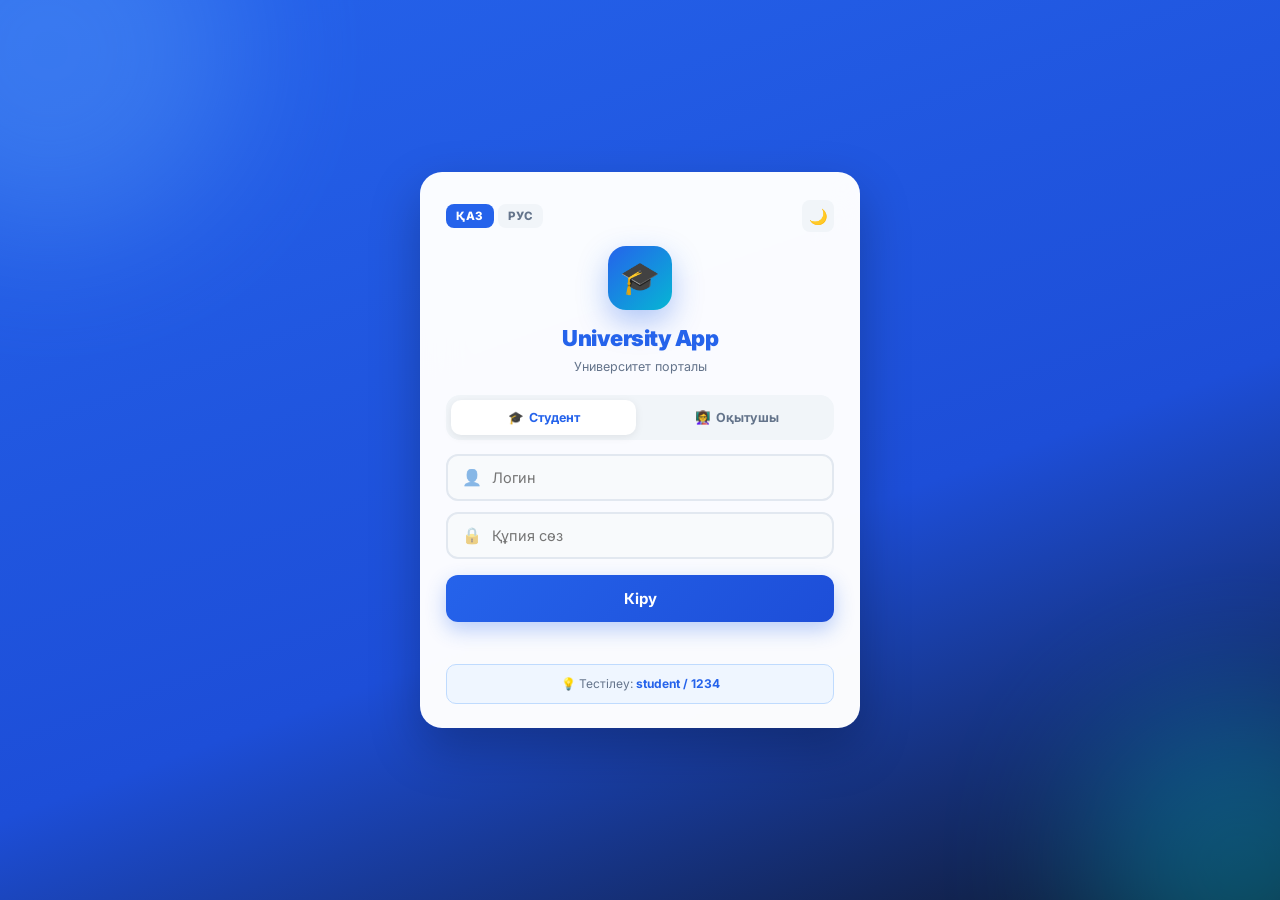
==== commit 359eefd1: "Update index.html" ====
--- a/index.html
+++ b/index.html
@@ -4,7 +4,7 @@
 <meta charset="UTF-8">
 <meta name="viewport" content="width=device-width, initial-scale=1.0, maximum-scale=1.0, user-scalable=no, viewport-fit=cover">
 <meta name="theme-color" content="#2563EB">
-<title>Student App — Университет порталы</title>
+<title>University App — Университет порталы</title>
 <link href="https://fonts.googleapis.com/css2?family=Inter:wght@400;500;600;700;800;900&display=swap" rel="stylesheet">
 <style>
 /* ============================================================
@@ -16,7 +16,7 @@
 }
 
 :root {
-  /* STUDENT THEME — сине-голубой (көк) */
+  /* DEFAULT — студент (көк) */
   --primary: #2563EB;
   --primary-dark: #1D4ED8;
   --primary-light: #60A5FA;
@@ -24,6 +24,7 @@
   --accent: #06B6D4;
   --accent-dark: #0891B2;
   --accent-soft: #CFFAFE;
+
   --dark: #0F172A;
   --gray: #64748B;
   --gray-light: #94A3B8;
@@ -45,6 +46,17 @@
   --safe-top: env(safe-area-inset-top, 0px);
 }
 
+/* TEACHER THEME — қызыл */
+body.role-teacher {
+  --primary: #C8102E;
+  --primary-dark: #A00D24;
+  --primary-light: #E63946;
+  --primary-soft: #FEF2F2;
+  --accent: #F59E0B;
+  --accent-dark: #D97706;
+  --accent-soft: #FEF3C7;
+}
+
 /* DARK MODE */
 body.dark {
   --dark: #F1F5F9;
@@ -63,6 +75,7 @@
   --shadow-sm: 0 1px 3px rgba(0,0,0,0.3);
   --shadow-md: 0 2px 12px rgba(0,0,0,0.4);
 }
+body.dark.role-teacher { --primary-soft: #3F1D22; }
 body.dark { background: var(--gray-bg); color: var(--dark); }
 body.dark .login-card { background: rgba(30,41,59,0.98); }
 body.dark .lesson-card,
@@ -72,18 +85,17 @@
 body.dark .form-card,
 body.dark .settings-section,
 body.dark .quick-card,
-body.dark .stat-card,
-body.dark .grade-detail-card { background: var(--card-bg); }
+body.dark .stat-card { background: var(--card-bg); }
 body.dark .topbar { background: var(--card-bg); }
 body.dark .bottom-nav { background: rgba(30,41,59,0.98); }
 body.dark .day-chip { background: var(--card-bg); border-color: var(--border); }
 body.dark .tab-pill { background: var(--card-bg); border-color: var(--border); color: var(--dark); }
 body.dark .input-group input,
 body.dark .form-row input,
-body.dark .search-box input { background: var(--input-bg); color: var(--dark); border-color: var(--border); }
+body.dark .search-box input,
+body.dark .grade-input { background: var(--input-bg); color: var(--dark); border-color: var(--border); }
 body.dark .hint-box { background: var(--primary-soft); border-color: #334155; }
 body.dark .week-lesson-item { background: #0F172A; }
-body.dark .day-chip.today:not(.active) { background: var(--primary-soft); }
 
 html, body { height: 100%; }
 
@@ -112,6 +124,10 @@
   position: relative;
   overflow: hidden;
   background: linear-gradient(160deg, #2563EB 0%, #1D4ED8 60%, #0F172A 100%);
+  transition: background 0.4s;
+}
+body.role-teacher #loginView {
+  background: linear-gradient(160deg, #C8102E 0%, #8B0820 60%, #1A1A1A 100%);
 }
 body.dark #loginView {
   background: linear-gradient(160deg, #1E293B 0%, #0F172A 60%, #000 100%);
@@ -123,6 +139,8 @@
   top: -140px; left: -140px; animation: float1 12s ease-in-out infinite; }
 .shape-2 { width: 320px; height: 320px; background: #06B6D4;
   bottom: -120px; right: -120px; animation: float2 14s ease-in-out infinite; }
+body.role-teacher .shape-1 { background: #FF6B7A; }
+body.role-teacher .shape-2 { background: #FFB3BC; }
 
 @keyframes float1 {
   0%,100% { transform: translate(0,0) scale(1); }
@@ -190,6 +208,10 @@
   display: flex; align-items: center; justify-content: center;
   font-size: 32px;
   box-shadow: 0 12px 30px rgba(37,99,235,0.35);
+  transition: box-shadow 0.3s;
+}
+body.role-teacher .logo-circle {
+  box-shadow: 0 12px 30px rgba(200,16,46,0.35);
 }
 
 .login-card h1 {
@@ -197,6 +219,7 @@
   color: var(--primary);
   margin-bottom: 3px; letter-spacing: -0.5px;
   text-align: center;
+  transition: color 0.3s;
 }
 
 .subtitle {
@@ -253,6 +276,9 @@
   background: var(--white);
   box-shadow: 0 0 0 4px rgba(37,99,235,0.1);
 }
+body.role-teacher .input-group input:focus {
+  box-shadow: 0 0 0 4px rgba(200,16,46,0.1);
+}
 
 .btn-primary {
   width: 100%; padding: 14px; margin-top: 5px;
@@ -263,6 +289,9 @@
   transition: all 0.25s;
   box-shadow: 0 8px 20px rgba(37,99,235,0.3);
 }
+body.role-teacher .btn-primary {
+  box-shadow: 0 8px 20px rgba(200,16,46,0.3);
+}
 .btn-primary:active { transform: scale(0.98); }
 .btn-primary:disabled { opacity: 0.6; }
 
@@ -278,7 +307,9 @@
   border-radius: 10px; font-size: 12px;
   color: var(--gray); border: 1px solid #BFDBFE;
   text-align: center;
-}
+  transition: all 0.3s;
+}
+body.role-teacher .hint-box { border-color: #FECACA; }
 .hint-box b { color: var(--primary); }
 
 @keyframes shake {
@@ -355,6 +386,11 @@
   font-size: 12px;
   font-weight: 700;
   color: var(--primary-dark);
+  transition: all 0.3s;
+}
+body.role-teacher .role-bar {
+  background: linear-gradient(135deg, var(--primary-soft), #FFF5F5);
+  border-color: #FECACA;
 }
 body.dark .role-bar { background: linear-gradient(135deg, #1E293B, #0F172A); border-color: #334155; color: #93C5FD; }
 .role-bar .role-icon {
@@ -401,6 +437,9 @@
   color: var(--white);
   border-color: var(--primary);
   box-shadow: 0 4px 12px rgba(37,99,235,0.25);
+}
+body.role-teacher .tab-pill.active {
+  box-shadow: 0 4px 12px rgba(200,16,46,0.25);
 }
 
 /* Search box */
@@ -664,6 +703,9 @@
   border-color: var(--primary);
   box-shadow: 0 4px 12px rgba(37,99,235,0.25);
 }
+body.role-teacher .day-chip.active {
+  box-shadow: 0 4px 12px rgba(200,16,46,0.25);
+}
 .day-chip.active .day-name { color: rgba(255,255,255,0.85); }
 .day-chip.active .day-num { color: var(--white); }
 
@@ -766,7 +808,6 @@
 .summary-card.credits .value { color: var(--accent); }
 .summary-card.rank .value { color: var(--warning); }
 
-/* Semester info banner */
 .semester-banner {
   background: linear-gradient(135deg, var(--primary), var(--primary-dark));
   border-radius: var(--radius);
@@ -777,6 +818,9 @@
   position: relative;
   overflow: hidden;
 }
+body.role-teacher .semester-banner {
+  box-shadow: 0 8px 20px rgba(200,16,46,0.25);
+}
 .semester-banner::before {
   content: '';
   position: absolute;
@@ -786,16 +830,14 @@
   top: -70px; right: -50px;
 }
 .semester-banner .sb-title {
-  font-size: 11px;
-  font-weight: 800;
+  font-size: 11px; font-weight: 800;
   letter-spacing: 1px;
   text-transform: uppercase;
   opacity: 0.9;
   position: relative;
 }
 .semester-banner .sb-value {
-  font-size: 18px;
-  font-weight: 900;
+  font-size: 18px; font-weight: 900;
   margin-top: 3px;
   letter-spacing: -0.3px;
   position: relative;
@@ -908,6 +950,9 @@
   overflow: hidden;
   box-shadow: 0 10px 24px rgba(37,99,235,0.25);
 }
+body.role-teacher .hero-card {
+  box-shadow: 0 10px 24px rgba(200,16,46,0.25);
+}
 .hero-card::before {
   content: '';
   position: absolute;
@@ -926,7 +971,6 @@
   font-weight: 500; position: relative;
 }
 
-/* GPA preview on home */
 .gpa-preview {
   background: var(--card-bg);
   border-radius: var(--radius);
@@ -970,7 +1014,6 @@
   flex-shrink: 0;
 }
 
-/* Now indicator */
 .now-banner {
   background: linear-gradient(135deg, #10B981, #059669);
   border-radius: var(--radius);
@@ -1124,6 +1167,45 @@
   font-size: 10.5px; color: var(--gray); font-weight: 500;
 }
 
+/* Stats (teacher home) */
+.stats-grid {
+  display: grid;
+  grid-template-columns: repeat(2, 1fr);
+  gap: 9px;
+  margin-bottom: 12px;
+}
+.stat-card {
+  background: var(--card-bg);
+  border-radius: var(--radius);
+  padding: 14px;
+  box-shadow: var(--shadow-sm);
+  border-left: 4px solid var(--primary);
+}
+.stat-card.success { border-left-color: var(--success); }
+.stat-card.warning { border-left-color: var(--warning); }
+.stat-card.info { border-left-color: var(--info); }
+.stat-card .stat-label {
+  font-size: 10.5px;
+  color: var(--gray);
+  font-weight: 700;
+  text-transform: uppercase;
+  letter-spacing: 0.4px;
+  margin-bottom: 4px;
+}
+.stat-card .stat-value {
+  font-size: 24px;
+  font-weight: 900;
+  letter-spacing: -0.5px;
+  color: var(--dark);
+  line-height: 1.1;
+}
+.stat-card .stat-sub {
+  font-size: 11px;
+  color: var(--gray);
+  font-weight: 500;
+  margin-top: 3px;
+}
+
 /* ============================================================
    PROFILE
 ============================================================ */
@@ -1138,6 +1220,9 @@
   overflow: hidden;
   box-shadow: 0 10px 24px rgba(37,99,235,0.25);
 }
+body.role-teacher .profile-hero {
+  box-shadow: 0 10px 24px rgba(200,16,46,0.25);
+}
 .profile-hero::before {
   content: '';
   position: absolute;
@@ -1160,6 +1245,7 @@
   font-size: 17px; font-weight: 900;
   letter-spacing: -0.3px; margin-bottom: 3px;
   position: relative;
+  line-height: 1.25;
 }
 .profile-hero .group-info {
   font-size: 12px; opacity: 0.9;
@@ -1205,6 +1291,9 @@
   border-color: var(--primary);
   background: var(--white);
   box-shadow: 0 0 0 4px rgba(37,99,235,0.1);
+}
+body.role-teacher .form-row input:focus {
+  box-shadow: 0 0 0 4px rgba(200,16,46,0.1);
 }
 
 .success-msg {
@@ -1285,6 +1374,148 @@
 }
 .notify-toggle.on .toggle-switch { background: var(--success); }
 .notify-toggle.on .toggle-switch::after { transform: translateX(18px); }
+
+/* ============================================================
+   JOURNAL (TEACHER)
+============================================================ */
+.student-row {
+  background: var(--card-bg);
+  border-radius: var(--radius);
+  padding: 11px 13px;
+  margin-bottom: 8px;
+  display: flex;
+  align-items: center;
+  gap: 11px;
+  box-shadow: var(--shadow-sm);
+}
+
+.student-avatar {
+  width: 38px; height: 38px;
+  border-radius: 50%;
+  background: linear-gradient(135deg, var(--primary-light), var(--primary));
+  display: flex; align-items: center; justify-content: center;
+  font-size: 14px; font-weight: 800; color: var(--white);
+  flex-shrink: 0;
+}
+
+.student-info { flex: 1; min-width: 0; }
+.student-name {
+  font-size: 13.5px; font-weight: 800;
+  color: var(--dark);
+  white-space: nowrap;
+  overflow: hidden;
+  text-overflow: ellipsis;
+}
+.student-meta {
+  font-size: 11px;
+  color: var(--gray);
+  font-weight: 500;
+}
+
+.attendance-btns {
+  display: flex;
+  gap: 4px;
+}
+.att-btn {
+  width: 34px; height: 34px;
+  border-radius: 9px;
+  font-size: 15px;
+  border: 2px solid var(--border);
+  background: var(--card-bg);
+  display: flex; align-items: center; justify-content: center;
+  transition: all 0.2s;
+}
+.att-btn.present.active { background: #D1FAE5; border-color: var(--success); }
+.att-btn.absent.active  { background: #FEE2E2; border-color: #EF4444; }
+.att-btn.late.active    { background: #FEF3C7; border-color: var(--warning); }
+
+.grade-input {
+  width: 58px;
+  padding: 8px;
+  border: 2px solid var(--border);
+  border-radius: 10px;
+  text-align: center;
+  font-weight: 800;
+  font-size: 13.5px;
+  color: var(--dark);
+  background: var(--card-bg);
+}
+.grade-input:focus {
+  border-color: var(--primary);
+  box-shadow: 0 0 0 4px rgba(37,99,235,0.1);
+}
+body.role-teacher .grade-input:focus {
+  box-shadow: 0 0 0 4px rgba(200,16,46,0.1);
+}
+
+.save-fab {
+  position: fixed;
+  bottom: calc(100px + var(--safe-bottom));
+  right: 16px;
+  width: 52px; height: 52px;
+  border-radius: 50%;
+  background: linear-gradient(135deg, var(--primary), var(--primary-dark));
+  color: var(--white);
+  font-size: 20px;
+  display: flex; align-items: center; justify-content: center;
+  box-shadow: 0 10px 24px rgba(37,99,235,0.4);
+  z-index: 95;
+  transition: transform 0.2s;
+}
+body.role-teacher .save-fab {
+  box-shadow: 0 10px 24px rgba(200,16,46,0.4);
+}
+.save-fab:active { transform: scale(0.92); }
+
+/* ============================================================
+   WEEKLY VIEW
+============================================================ */
+.week-day-block {
+  background: var(--card-bg);
+  border-radius: var(--radius);
+  padding: 13px;
+  margin-bottom: 12px;
+  box-shadow: var(--shadow-sm);
+}
+.week-day-title {
+  font-size: 13.5px;
+  font-weight: 800;
+  color: var(--primary);
+  margin-bottom: 9px;
+  padding-bottom: 7px;
+  border-bottom: 2px solid var(--gray-bg);
+  display: flex;
+  justify-content: space-between;
+  align-items: center;
+}
+.week-day-title .week-day-count {
+  font-size: 11px;
+  color: var(--gray);
+  font-weight: 600;
+}
+.week-lesson-item {
+  padding: 9px 11px;
+  background: var(--gray-bg);
+  border-radius: 9px;
+  margin-bottom: 6px;
+  font-size: 12.5px;
+  border-left: 3px solid var(--primary);
+}
+.week-lesson-item:last-child { margin-bottom: 0; }
+.week-lesson-item .wl-time {
+  font-weight: 800;
+  color: var(--primary);
+  margin-right: 6px;
+}
+.week-lesson-item .wl-subject {
+  font-weight: 700;
+  color: var(--dark);
+}
+.week-lesson-item .wl-info {
+  font-size: 11px;
+  color: var(--gray);
+  margin-top: 3px;
+}
 
 /* ============================================================
    BOTTOM NAV
@@ -1374,56 +1605,6 @@
 .toast.error { background: linear-gradient(135deg, #DC2626, #EF4444); }
 
 /* ============================================================
-   WEEKLY VIEW
-============================================================ */
-.week-day-block {
-  background: var(--card-bg);
-  border-radius: var(--radius);
-  padding: 13px;
-  margin-bottom: 12px;
-  box-shadow: var(--shadow-sm);
-}
-.week-day-title {
-  font-size: 13.5px;
-  font-weight: 800;
-  color: var(--primary);
-  margin-bottom: 9px;
-  padding-bottom: 7px;
-  border-bottom: 2px solid var(--gray-bg);
-  display: flex;
-  justify-content: space-between;
-  align-items: center;
-}
-.week-day-title .week-day-count {
-  font-size: 11px;
-  color: var(--gray);
-  font-weight: 600;
-}
-.week-lesson-item {
-  padding: 9px 11px;
-  background: var(--gray-bg);
-  border-radius: 9px;
-  margin-bottom: 6px;
-  font-size: 12.5px;
-  border-left: 3px solid var(--primary);
-}
-.week-lesson-item:last-child { margin-bottom: 0; }
-.week-lesson-item .wl-time {
-  font-weight: 800;
-  color: var(--primary);
-  margin-right: 6px;
-}
-.week-lesson-item .wl-subject {
-  font-weight: 700;
-  color: var(--dark);
-}
-.week-lesson-item .wl-info {
-  font-size: 11px;
-  color: var(--gray);
-  margin-top: 3px;
-}
-
-/* ============================================================
    RESPONSIVE
 ============================================================ */
 @media (max-width: 360px) {
@@ -1458,7 +1639,7 @@
     </div>
 
     <div class="logo-circle">🎓</div>
-    <h1 id="loginTitle">Student App</h1>
+    <h1 id="loginTitle">University App</h1>
     <p class="subtitle" id="loginSubtitle">Университет порталы</p>
 
     <div class="role-selector">
@@ -1524,7 +1705,7 @@
         <p id="heroName">—</p>
       </div>
 
-      <!-- GPA preview (student home) -->
+      <!-- GPA preview (student only) -->
       <div class="gpa-preview" id="gpaPreview" style="display:none;">
         <div class="gp-left">
           <div class="gp-label" id="gpaLabel">GPA</div>
@@ -1534,9 +1715,11 @@
         <div class="gp-icon">🎯</div>
       </div>
 
-      <!-- LIVE lesson banner -->
+      <!-- Teacher stats (teacher only) -->
+      <div class="stats-grid hidden" id="teacherStats"></div>
+
+      <!-- LIVE / NEXT banners -->
       <div id="nowBannerContainer"></div>
-      <!-- NEXT lesson banner -->
       <div id="nextBannerContainer"></div>
 
       <div class="section-title">
@@ -1567,9 +1750,8 @@
       <div id="lessonsList"></div>
     </section>
 
-    <!-- ============ GRADES ============ -->
+    <!-- ============ GRADES (STUDENT ONLY) ============ -->
     <section class="page" id="page-grades">
-      <!-- Semester banner -->
       <div class="semester-banner">
         <div class="sb-title" id="semTitle">Оқу жылы</div>
         <div class="sb-value" id="semValue">2025/2026</div>
@@ -1600,7 +1782,7 @@
       <button class="save-fab" id="saveFab" title="Сақтау">✓</button>
     </section>
 
-    <!-- ============ PROFILE ============ -->
+    <!-- ============ PROFILE (BOTH) ============ -->
     <section class="page" id="page-profile">
       <div class="profile-hero">
         <div class="profile-avatar-lg" id="profileAvatar">👤</div>
@@ -1623,10 +1805,12 @@
             <label>📱 Телефон</label>
             <input type="tel" id="phone" placeholder="+7 700 000 0000">
           </div>
+          <!-- Student only -->
           <div class="form-row" id="groupRow">
             <label>🎓 Топ</label>
             <input type="text" id="group" placeholder="ИС">
           </div>
+          <!-- Teacher only -->
           <div class="form-row" id="deptRow" style="display:none;">
             <label>🏛 Кафедра</label>
             <input type="text" id="department" placeholder="Информатика">
@@ -1670,7 +1854,7 @@
 
 <script>
 /* ============================================================
-   MAIN APP — STUDENT MODE
+   MAIN APP — STUDENT + TEACHER
 ============================================================ */
 (function () {
   'use strict';
@@ -1696,8 +1880,8 @@
   ============================================================ */
   const I18N = {
     kk: {
-      loginTitle: 'Student App',
-      loginSubtitle: 'Студент порталы',
+      loginTitle: 'University App',
+      loginSubtitle: 'Университет порталы',
       roleStudent: 'Студент',
       roleTeacher: 'Оқытушы',
       loginBtn: 'Кіру',
@@ -1740,20 +1924,16 @@
       noMoreToday: 'Бүгін сабақ бітті',
       days: { 'Дүйсенбі':'Дс','Сейсенбі':'Сс','Сәрсенбі':'Ср','Бейсенбі':'Бс','Жұма':'Жм','Сенбі':'Сб' },
       daysFull: { 'Дүйсенбі':'Дүйсенбі','Сейсенбі':'Сейсенбі','Сәрсенбі':'Сәрсенбі','Бейсенбі':'Бейсенбі','Жұма':'Жұма','Сенбі':'Сенбі' },
-      typeLecture: 'Дәріс',
-      typePractice: 'Практика',
-      typeLab: 'Зертханалық',
-      // Student-specific
+      typeLecture: 'Дәріс', typePractice: 'Практика', typeLab: 'Зертханалық',
       gpaLabel: 'Жалпы GPA',
       gpaSubTemplate: '{credits} кредит • {count} пән',
       semesterLabel: 'Оқу жылы',
       semesterValue: '2025/2026',
-      semesterSub: 'Күзгі семестр • 15 апта',
-      classScheduleSub: 'Менің сабақтарым'
+      semesterSub: 'Күзгі семестр • 15 апта'
     },
     ru: {
-      loginTitle: 'Student App',
-      loginSubtitle: 'Студенческий портал',
+      loginTitle: 'University App',
+      loginSubtitle: 'Университетский портал',
       roleStudent: 'Студент',
       roleTeacher: 'Преподаватель',
       loginBtn: 'Войти',
@@ -1763,7 +1943,7 @@
       tabClasses: 'Занятия', tabExams: 'Экзамены', tabIGA: 'ИГА', tabWeek: '📅 Неделя',
       tabAttendance: 'Посещаемость', tabGradeEntry: 'Оценки',
       greetMorning: 'Доброе утро!', greetDay: 'Добрый день!', greetEvening: 'Добрый вечер!',
-      todayTitle: 'Занятия сегодня', todayTitleTeacher: 'Ваши занятия сегодня',
+      todayTitle: 'Занятия сегодня', todayTitleTeacher: 'Пары сегодня',
       quickTitle: 'Быстрые действия',
       quickSchedule: 'Расписание', quickScheduleSub: 'Неделя',
       quickGrades: 'Оценки', quickGradesSub: 'Успеваемость',
@@ -1796,15 +1976,12 @@
       noMoreToday: 'На сегодня всё',
       days: { 'Дүйсенбі':'Пн','Сейсенбі':'Вт','Сәрсенбі':'Ср','Бейсенбі':'Чт','Жұма':'Пт','Сенбі':'Сб' },
       daysFull: { 'Дүйсенбі':'Понедельник','Сейсенбі':'Вторник','Сәрсенбі':'Среда','Бейсенбі':'Четверг','Жұма':'Пятница','Сенбі':'Суббота' },
-      typeLecture: 'Лекция',
-      typePractice: 'Практика',
-      typeLab: 'Лабораторная',
+      typeLecture: 'Лекция', typePractice: 'Практика', typeLab: 'Лабораторная',
       gpaLabel: 'Общий GPA',
       gpaSubTemplate: '{credits} кредитов • {count} предметов',
       semesterLabel: 'Учебный год',
       semesterValue: '2025/2026',
-      semesterSub: 'Осенний семестр • 15 недель',
-      classScheduleSub: 'Мои занятия'
+      semesterSub: 'Осенний семестр • 15 недель'
     }
   };
 
@@ -1817,6 +1994,7 @@
 
   function applyDarkMode() {
     document.body.classList.toggle('dark', isDark);
+    document.body.classList.toggle('role-teacher', currentRole === 'teacher');
     const icons = [ $('#darkToggleLogin'), $('#darkToggleTop') ];
     icons.forEach(el => { if (el) el.textContent = isDark ? '☀️' : '🌙'; });
     $$('#themeLight, #themeDark').forEach(b => {
@@ -1838,14 +2016,12 @@
   $('#themeDark').addEventListener('click', () => { isDark = true; safeSet('dark', true); applyDarkMode(); });
 
   /* ============================================================
-     STUDENT SCHEDULE (расписание студента)
-     Студент: Асқар Нұрлан, топ ИС (Информационные системы)
-     Пәндер осы топқа сәйкес
+     STUDENT SCHEDULE
   ============================================================ */
   const STUDENT_NAME = 'Асқар Нұрлан';
   const STUDENT_GROUP = 'ИС';
 
-  const SCHEDULE = {
+  const STUDENT_SCHEDULE = {
     'Дүйсенбі': [
       { start: '08:55', end: '09:45', subject: 'Жасанды интеллект және машиналық оқыту',
         type: 'lecture', lang: 'ru', building: '№4 корпус', room: '213',
@@ -1913,6 +2089,61 @@
     'Сенбі': []
   };
 
+  /* ============================================================
+     TEACHER SCHEDULE
+  ============================================================ */
+  const TEACHER_NAME_SHORT = 'Имашова И.Қ.';
+  const TEACHER_NAME_FULL = 'Имашова Инабат Қайырбекқызы';
+
+  const TEACHER_SCHEDULE = {
+    'Дүйсенбі': [
+      { start: '15:10', end: '15:55', subject: 'Жасанды интеллект және машиналық оқыту',
+        type: 'lecture', lang: 'ru', building: '№4 корпус', room: '213',
+        groups: ['Информационные системы'], weeks: '7-15' },
+      { start: '16:00', end: '16:45', subject: 'Жасанды интеллект және машиналық оқыту',
+        type: 'practice', lang: 'ru', building: '№4 корпус', room: '212а (комп. класс)',
+        groups: ['Информационные системы'], weeks: '7-15' },
+      { start: '16:50', end: '17:35', subject: 'Жасанды интеллект және машиналық оқыту',
+        type: 'practice', lang: 'ru', building: '№4 корпус', room: '212а (комп. класс)',
+        groups: ['Компьютерная мехатроника'], weeks: '7-15' }
+    ],
+    'Сейсенбі': [
+      { start: '14:05', end: '14:50', subject: 'Киберқауіпсіздік',
+        type: 'lecture', lang: 'kz', building: '№4 корпус', room: '213',
+        groups: ['Информационные системы'], weeks: '7-15' },
+      { start: '15:10', end: '15:55', subject: 'Кибербезопасность',
+        type: 'practice', lang: 'ru', building: '№4 корпус', room: '212а (комп. класс)',
+        groups: ['Математика-Информатика'], weeks: '7-15' }
+    ],
+    'Сәрсенбі': [
+      { start: '15:10', end: '15:55', subject: 'Компьютерлік жабдықты жөндеу негіздері',
+        type: 'lecture', lang: 'ru', building: '№4 корпус', room: '213',
+        groups: ['Компьютерная мехатроника'], weeks: '7-15' },
+      { start: '16:00', end: '16:45', subject: 'Компьютерлік жабдықты жөндеу негіздері',
+        type: 'practice', lang: 'ru', building: '№4 корпус', room: '212а (комп. класс)',
+        groups: ['Компьютерная мехатроника'], weeks: '7-15' },
+      { start: '16:50', end: '17:35', subject: 'Компьютерлік жабдықты жөндеу негіздері',
+        type: 'practice', lang: 'ru', building: '№4 корпус', room: '212а (комп. класс)',
+        groups: ['Информатика'], weeks: '7-15' }
+    ],
+    'Бейсенбі': [],
+    'Жұма': [
+      { start: '16:00', end: '16:45', subject: 'Жасанды интеллект және машиналық оқыту',
+        type: 'lecture', lang: 'kz', building: '№4 корпус', room: '213',
+        groups: ['Информатика'], weeks: '7-15' },
+      { start: '16:50', end: '17:35', subject: 'Жасанды интеллект және машиналық оқыту',
+        type: 'practice', lang: 'kz', building: '№4 корпус', room: '212а (комп. класс)',
+        groups: ['Информатика'], weeks: '7-15' },
+      { start: '17:40', end: '18:25', subject: 'Базалық пәндер бойынша арнайы курс',
+        type: 'practice', lang: 'kz', building: '№4 корпус', room: '212а (комп. класс)',
+        groups: ['Математика-Информатика'], weeks: '7-15' },
+      { start: '18:30', end: '19:15', subject: 'Базалық пәндер бойынша арнайы курс',
+        type: 'practice', lang: 'ru', building: '№4 корпус', room: '212а (комп. класс)',
+        groups: ['Информационные системы'], weeks: '7-15' }
+    ],
+    'Сенбі': []
+  };
+
   const DAY_ORDER = ['Дүйсенбі', 'Сейсенбі', 'Сәрсенбі', 'Бейсенбі', 'Жұма', 'Сенбі'];
   const DAYS_MAP = ['Дүйсенбі','Сейсенбі','Сәрсенбі','Бейсенбі','Жұма','Сенбі','Жексенбі'];
 
@@ -1930,9 +2161,6 @@
       building: 'Актовый зал', room: '—', teacher: 'Комиссия' }
   ];
 
-  /* ============================================================
-     STUDENT GRADES
-  ============================================================ */
   const GRADES = [
     { subject: 'Жасанды интеллект және машиналық оқыту', teacher: 'Имашова И.Қ.', r1: 90, r2: 93, exam: 91, total: 'A', credits: 5 },
     { subject: 'Деректер қорын басқару жүйелері', teacher: 'Имашова И.Қ.', r1: 85, r2: 88, exam: 86, total: 'A-', credits: 4 },
@@ -1948,11 +2176,45 @@
   ];
 
   /* ============================================================
+     STUDENTS (TEACHER JOURNAL)
+  ============================================================ */
+  const STUDENTS = [
+    { id: 1, name: 'Асқар Нұрлан', group: 'ИС' },
+    { id: 2, name: 'Айгүл Сейітқали', group: 'ИС' },
+    { id: 3, name: 'Дәурен Бекмұратов', group: 'ИС' },
+    { id: 4, name: 'Жанна Әбенова', group: 'ИС' },
+    { id: 5, name: 'Ержан Қуаныш', group: 'ИС' },
+    { id: 6, name: 'Мадина Серікбай', group: 'ИС' },
+    { id: 7, name: 'Нұрсұлтан Оспанов', group: 'КМ' },
+    { id: 8, name: 'Сая Қайрат', group: 'КМ' },
+    { id: 9, name: 'Темірлан Жақсылық', group: 'КМ' },
+    { id: 10, name: 'Ұлжан Мұрат', group: 'КМ' },
+    { id: 11, name: 'Аида Тұрсынбай', group: 'КМ' },
+    { id: 12, name: 'Бекзат Ерғали', group: 'МИ' },
+    { id: 13, name: 'Гүлмира Сәрсен', group: 'МИ' },
+    { id: 14, name: 'Данияр Оспан', group: 'МИ' },
+    { id: 15, name: 'Еркебұлан Мұрат', group: 'МИ' },
+    { id: 16, name: 'Жанар Сейдахмет', group: 'ИНФ' },
+    { id: 17, name: 'Ислам Тұрғанбай', group: 'ИНФ' },
+    { id: 18, name: 'Камила Нұрлан', group: 'ИНФ' },
+    { id: 19, name: 'Лаура Оспанова', group: 'ИНФ' },
+    { id: 20, name: 'Мұрат Ержан', group: 'ИНФ' }
+  ];
+
+  const GROUPS = [
+    { key: 'all', label: 'Барлығы', labelRu: 'Все' },
+    { key: 'ИС', label: 'Информационные системы', labelRu: 'Информационные системы' },
+    { key: 'КМ', label: 'Компьютерная мехатроника', labelRu: 'Компьютерная мехатроника' },
+    { key: 'МИ', label: 'Математика-Информатика', labelRu: 'Математика-Информатика' },
+    { key: 'ИНФ', label: 'Информатика', labelRu: 'Информатика' }
+  ];
+
+  /* ============================================================
      USERS
   ============================================================ */
   const USERS = {
     student: { pass: '1234', role: 'student', name: STUDENT_NAME },
-    teacher: { pass: '1234', role: 'teacher', name: 'Имашова Инабат Қайырбекқызы' }
+    teacher: { pass: '1234', role: 'teacher', name: TEACHER_NAME_FULL }
   };
 
   const isLoggedIn = () => safeGet('loggedIn') === 'true';
@@ -1965,6 +2227,7 @@
   function showApp() {
     $('#loginView').style.display = 'none';
     $('#appView').classList.add('active');
+    applyDarkMode(); // обновить классы роли
     renderBottomNav();
     renderAll();
   }
@@ -1974,6 +2237,7 @@
       $$('.role-btn').forEach(b => b.classList.remove('active'));
       this.classList.add('active');
       currentRole = this.dataset.role;
+      document.body.classList.toggle('role-teacher', currentRole === 'teacher');
       const hint = $('#hintCred');
       if (hint) hint.textContent = currentRole === 'student' ? 'student / 1234' : 'teacher / 1234';
     });
@@ -1986,6 +2250,7 @@
     if (isLoggedIn()) {
       renderSchedule();
       if (currentRole === 'student') renderGrades();
+      else renderJournal();
       renderHome();
       loadProfile();
     }
@@ -2043,7 +2308,7 @@
   $('#headerLogout').addEventListener('click', logout);
 
   /* ============================================================
-     NAVIGATION
+     NAVIGATION — зависит от роли
   ============================================================ */
   const NAV_STUDENT = [
     { key: 'home', icon: '🏠', label: 'navHome' },
@@ -2052,11 +2317,17 @@
     { key: 'profile', icon: '👤', label: 'navProfile' }
   ];
 
+  const NAV_TEACHER = [
+    { key: 'home', icon: '🏠', label: 'navHome' },
+    { key: 'schedule', icon: '📅', label: 'navSchedule' },
+    { key: 'journal', icon: '📋', label: 'navJournal' },
+    { key: 'profile', icon: '👤', label: 'navProfile' }
+  ];
+
   function renderBottomNav() {
     const nav = $('#bottomNav');
+    const items = currentRole === 'teacher' ? NAV_TEACHER : NAV_STUDENT;
     nav.innerHTML = '';
-    // Бұл — студент режимі ғана (болса да, шаблон сақталсын)
-    const items = NAV_STUDENT;
     items.forEach(item => {
       const btn = document.createElement('button');
       btn.className = 'bottom-nav-item' + (item.key === currentPage ? ' active' : '');
@@ -2072,12 +2343,17 @@
       home: t('pageHome'),
       schedule: t('pageSchedule'),
       grades: t('pageGrades'),
+      journal: t('pageJournal'),
       profile: t('pageProfile')
     };
     $('#topbarTitle').textContent = map[currentPage] || '';
   }
 
   function navigateTo(target) {
+    // Проверка доступа: студент не должен попасть на journal, учитель — на grades
+    if (target === 'journal' && currentRole !== 'teacher') return;
+    if (target === 'grades' && currentRole !== 'student') return;
+
     currentPage = target;
     $$('.bottom-nav-item').forEach(b => b.classList.toggle('active', b.dataset.nav === target));
     $$('.page').forEach(p => p.classList.remove('active'));
@@ -2122,7 +2398,6 @@
     const now = nowMinutes();
     let current = null, next = null;
     let minNextDiff = Infinity;
-
     lessons.forEach(l => {
       const start = timeToMinutes(l.start);
       const end = timeToMinutes(l.end);
@@ -2132,16 +2407,19 @@
         if (diff < minNextDiff) { minNextDiff = diff; next = l; }
       }
     });
-
     return { current, next, minNextDiff };
   }
 
   /* ============================================================
-     SCHEDULE
+     SCHEDULE RENDER
   ============================================================ */
   let activeDay = getTodayKey();
   let activeTab = 'classes';
   let scheduleSearch = '';
+
+  function getScheduleData() {
+    return currentRole === 'teacher' ? TEACHER_SCHEDULE : STUDENT_SCHEDULE;
+  }
 
   function filterLessons(lessons) {
     if (!scheduleSearch) return lessons;
@@ -2149,7 +2427,8 @@
     return lessons.filter(l =>
       l.subject.toLowerCase().includes(q) ||
       (l.teacher && l.teacher.toLowerCase().includes(q)) ||
-      (l.room && l.room.toLowerCase().includes(q))
+      (l.room && l.room.toLowerCase().includes(q)) ||
+      (l.groups && l.groups.join(' ').toLowerCase().includes(q))
     );
   }
 
@@ -2180,7 +2459,7 @@
     list.innerHTML = '';
 
     if (activeTab === 'classes') {
-      let lessons = SCHEDULE[activeDay] || [];
+      let lessons = getScheduleData()[activeDay] || [];
       lessons = filterLessons(lessons);
       if (lessons.length === 0) {
         list.innerHTML = `<div class="empty-state"><div class="icon">🎉</div><p>${t('noLessonsToday')}</p></div>`;
@@ -2198,7 +2477,7 @@
       IGA.forEach((e, i) => list.appendChild(buildExamCard(e, i)));
     } else if (activeTab === 'week') {
       DAY_ORDER.forEach(day => {
-        let lessons = SCHEDULE[day] || [];
+        let lessons = getScheduleData()[day] || [];
         lessons = filterLessons(lessons);
         const block = document.createElement('div');
         block.className = 'week-day-block';
@@ -2215,9 +2494,12 @@
           lessons.forEach(l => {
             const item = document.createElement('div');
             item.className = 'week-lesson-item';
+            const subLine = currentRole === 'teacher'
+              ? `👥 ${l.groups ? l.groups.join(', ') : ''}`
+              : `🎓 ${l.teacher}`;
             item.innerHTML = `
               <div><span class="wl-time">${l.start}–${l.end}</span><span class="wl-subject">${l.subject}</span></div>
-              <div class="wl-info">📍 ${l.building}, ${l.room} • 🎓 ${l.teacher}</div>
+              <div class="wl-info">📍 ${l.building}, ${l.room} • ${subLine}</div>
             `;
             block.appendChild(item);
           });
@@ -2265,6 +2547,15 @@
       const pct = Math.min(100, Math.max(0, (passed / total) * 100));
       progressHtml = `<div class="lesson-progress"><div class="fill" style="width:${pct}%"></div></div>`;
     }
+
+    // Teacher: показать группы; Student: показать преподавателя
+    const secondLine = currentRole === 'teacher'
+      ? `<div class="info-row"><span class="info-icon">👥</span><span class="info-text">${l.groups ? l.groups.join(', ') : ''}</span></div>`
+      : `<div class="info-row"><span class="info-icon">👨‍🏫</span><span class="info-text strong">${l.teacher}</span></div>`;
+
+    const weeksInfo = (currentRole === 'teacher' && l.weeks)
+      ? `<div class="info-row"><span class="info-icon">📅</span><span class="info-text">${l.weeks} ${currentLang === 'kk' ? 'апта' : 'неделя'}</span></div>`
+      : '';
 
     card.innerHTML = `
       <div class="lesson-time">
@@ -2277,7 +2568,8 @@
         <div class="lesson-badges">${typeBadge}${langBadge}</div>
         <div class="lesson-info">
           <div class="info-row"><span class="info-icon">📍</span><span class="info-text">${l.building}, ${l.room}</span></div>
-          <div class="info-row"><span class="info-icon">👨‍🏫</span><span class="info-text strong">${l.teacher}</span></div>
+          ${secondLine}
+          ${weeksInfo}
         </div>
         ${progressHtml}
       </div>
@@ -2314,9 +2606,11 @@
   });
 
   /* ============================================================
-     GRADES
+     GRADES (STUDENT)
   ============================================================ */
   function renderGrades() {
+    if (currentRole !== 'student') return;
+
     const gradePoint = { 'A': 4.0, 'A-': 3.67, 'B+': 3.33, 'B': 3.0, 'B-': 2.67, 'C+': 2.33 };
     let totalPoints = 0, totalCredits = 0;
     GRADES.forEach(g => {
@@ -2326,7 +2620,6 @@
     const gpa = (totalPoints / totalCredits).toFixed(2);
     const avg = Math.round(GRADES.reduce((s, g) => s + (g.r1 + g.r2 + g.exam) / 3, 0) / GRADES.length);
 
-    // Semester banner
     $('#semTitle').textContent = t('semesterLabel');
     $('#semValue').textContent = t('semesterValue');
     $('#semSub').textContent = t('semesterSub');
@@ -2374,12 +2667,12 @@
   }
 
   $('#exportBtn').addEventListener('click', function () {
+    if (currentRole !== 'student') return;
     const header = ['Пән', 'Оқытушы', '1-РК', '2-РК', 'Емтихан', 'Қорытынды', 'Кредит'];
     const rows = GRADES.map(g => [g.subject, g.teacher, g.r1, g.r2, g.exam, g.total, g.credits]);
     const csv = [header, ...rows]
       .map(row => row.map(cell => `"${String(cell).replace(/"/g, '""')}"`).join(','))
       .join('\n');
-
     const blob = new Blob(['\ufeff' + csv], { type: 'text/csv;charset=utf-8;' });
     const url = URL.createObjectURL(blob);
     const a = document.createElement('a');
@@ -2393,7 +2686,131 @@
   });
 
   /* ============================================================
-     HOME — LIVE/NEXT banners + GPA preview + today preview
+     JOURNAL (TEACHER)
+  ============================================================ */
+  let activeJournalTab = 'attendance';
+  let activeGroupFilter = 'all';
+  let attendanceData = {};
+  let gradeEntryData = {};
+
+  function renderGroupFilter() {
+    const gf = $('#groupFilter');
+    gf.innerHTML = '';
+    GROUPS.forEach(g => {
+      const chip = document.createElement('button');
+      chip.className = 'group-chip' + (g.key === activeGroupFilter ? ' active' : '');
+      chip.textContent = currentLang === 'kk' ? g.label : g.labelRu;
+      chip.addEventListener('click', () => {
+        activeGroupFilter = g.key;
+        renderGroupFilter();
+        renderJournalList();
+      });
+      gf.appendChild(chip);
+    });
+  }
+
+  function renderJournal() {
+    if (currentRole !== 'teacher') return;
+    $$('[data-jtab]').forEach(p => {
+      p.classList.toggle('active', p.dataset.jtab === activeJournalTab);
+    });
+    renderGroupFilter();
+    renderJournalList();
+  }
+
+  function renderJournalList() {
+    const search = ($('#studentSearch').value || '').toLowerCase().trim();
+    const filtered = STUDENTS.filter(s => {
+      if (activeGroupFilter !== 'all' && s.group !== activeGroupFilter) return false;
+      if (!search) return true;
+      return s.name.toLowerCase().includes(search) || s.group.toLowerCase().includes(search);
+    });
+
+    const list = $('#journalList');
+    list.innerHTML = '';
+    if (filtered.length === 0) {
+      list.innerHTML = `<div class="empty-state"><div class="icon">🔍</div><p>${currentLang === 'kk' ? 'Ешкім табылмады' : 'Никого не найдено'}</p></div>`;
+      return;
+    }
+
+    filtered.forEach((s, i) => {
+      const row = document.createElement('div');
+      row.className = 'student-row';
+      row.style.animationDelay = (i * 0.03) + 's';
+      const initials = s.name.split(' ').map(w => w[0]).slice(0,2).join('');
+
+      if (activeJournalTab === 'attendance') {
+        const status = attendanceData[s.id] || '';
+        row.innerHTML = `
+          <div class="student-avatar">${initials}</div>
+          <div class="student-info">
+            <div class="student-name">${s.name}</div>
+            <div class="student-meta">${s.group}</div>
+          </div>
+          <div class="attendance-btns">
+            <button class="att-btn present ${status === 'present' ? 'active' : ''}" data-id="${s.id}" data-status="present">✓</button>
+            <button class="att-btn late ${status === 'late' ? 'active' : ''}" data-id="${s.id}" data-status="late">⏱</button>
+            <button class="att-btn absent ${status === 'absent' ? 'active' : ''}" data-id="${s.id}" data-status="absent">✕</button>
+          </div>
+        `;
+      } else {
+        const val = gradeEntryData[s.id] || '';
+        row.innerHTML = `
+          <div class="student-avatar">${initials}</div>
+          <div class="student-info">
+            <div class="student-name">${s.name}</div>
+            <div class="student-meta">${s.group}</div>
+          </div>
+          <input type="number" min="0" max="100" class="grade-input" data-id="${s.id}" value="${val}" placeholder="0-100">
+        `;
+      }
+      list.appendChild(row);
+    });
+
+    list.querySelectorAll('.att-btn').forEach(btn => {
+      btn.addEventListener('click', function () {
+        const id = parseInt(this.dataset.id);
+        attendanceData[id] = this.dataset.status;
+        renderJournalList();
+      });
+    });
+
+    list.querySelectorAll('.grade-input').forEach(inp => {
+      inp.addEventListener('input', function () {
+        const id = parseInt(this.dataset.id);
+        let v = this.value;
+        if (v !== '') {
+          let n = parseInt(v);
+          if (isNaN(n)) n = 0;
+          if (n < 0) n = 0;
+          if (n > 100) n = 100;
+          this.value = n;
+        }
+        gradeEntryData[id] = this.value;
+      });
+    });
+  }
+
+  $('#studentSearch').addEventListener('input', renderJournalList);
+
+  document.addEventListener('click', function (e) {
+    const pill = e.target.closest('.tab-pill[data-jtab]');
+    if (pill) {
+      activeJournalTab = pill.dataset.jtab;
+      renderJournal();
+    }
+  });
+
+  $('#saveFab').addEventListener('click', function () {
+    try {
+      safeSet('attendance', JSON.stringify(attendanceData));
+      safeSet('grades_entry', JSON.stringify(gradeEntryData));
+    } catch (e) {}
+    showToast(t('journalSaved'));
+  });
+
+  /* ============================================================
+     HOME
   ============================================================ */
   function renderNowAndNextBanners() {
     const nowContainer = $('#nowBannerContainer');
@@ -2402,13 +2819,11 @@
     nextContainer.innerHTML = '';
 
     const todayKey = getTodayKey();
-    const lessons = SCHEDULE[todayKey] || [];
-
+    const lessons = getScheduleData()[todayKey] || [];
     if (lessons.length === 0) return;
 
     const { current, next, minNextDiff } = getCurrentAndNext(lessons);
 
-    // LIVE banner
     if (current) {
       const banner = document.createElement('div');
       banner.className = 'now-banner';
@@ -2417,13 +2832,12 @@
         <div class="now-body">
           <div class="now-label">${t('nowLabel')}</div>
           <div class="now-title">${current.subject}</div>
-          <div class="now-time">⏰ ${current.start} – ${current.end} • 📍 ${current.building}, ${current.room} • 👨‍🏫 ${current.teacher}</div>
+          <div class="now-time">⏰ ${current.start} – ${current.end} • 📍 ${current.building}, ${current.room}</div>
         </div>
       `;
       nowContainer.appendChild(banner);
     }
 
-    // NEXT banner
     if (next) {
       const banner = document.createElement('div');
       banner.className = 'next-banner';
@@ -2471,6 +2885,43 @@
       .replace('{count}', GRADES.length);
   }
 
+  function renderTeacherStats() {
+    const statsGrid = $('#teacherStats');
+    if (currentRole !== 'teacher') {
+      statsGrid.classList.add('hidden');
+      return;
+    }
+    statsGrid.classList.remove('hidden');
+
+    let lessonCount = 0;
+    Object.values(TEACHER_SCHEDULE).forEach(day => { lessonCount += day.length; });
+    const studentsCount = STUDENTS.length;
+    const groupsCount = GROUPS.length - 1;
+
+    statsGrid.innerHTML = `
+      <div class="stat-card success">
+        <div class="stat-label">${t('statAvgGrade')}</div>
+        <div class="stat-value">84</div>
+        <div class="stat-sub">/ 100</div>
+      </div>
+      <div class="stat-card info">
+        <div class="stat-label">${t('statAttendance')}</div>
+        <div class="stat-value">92%</div>
+        <div class="stat-sub">${currentLang === 'kk' ? 'орташа' : 'в среднем'}</div>
+      </div>
+      <div class="stat-card warning">
+        <div class="stat-label">${t('statStudents')}</div>
+        <div class="stat-value">${studentsCount}</div>
+        <div class="stat-sub">${groupsCount} ${currentLang === 'kk' ? 'топ' : 'групп'}</div>
+      </div>
+      <div class="stat-card">
+        <div class="stat-label">${t('statLessons')}</div>
+        <div class="stat-value">${lessonCount}</div>
+        <div class="stat-sub">${currentLang === 'kk' ? 'жұп' : 'пар'}</div>
+      </div>
+    `;
+  }
+
   function renderHome() {
     const hour = new Date().getHours();
     let greetKey = 'greetDay';
@@ -2486,18 +2937,15 @@
     $('#roleBarText').textContent = currentRole === 'student' ? t('roleStudent') : t('roleTeacher');
     $('#roleBarSub').textContent = t('roleActiveMode');
 
-    $('#todayTitle').textContent = t('todayTitle');
+    $('#todayTitle').textContent = currentRole === 'student' ? t('todayTitle') : t('todayTitleTeacher');
     $('#quickTitle').textContent = t('quickTitle');
 
-    // GPA preview
     renderGpaPreview();
-
-    // LIVE/NEXT
+    renderTeacherStats();
     renderNowAndNextBanners();
 
-    // Today preview
     const todayKey = getTodayKey();
-    const todayLessons = SCHEDULE[todayKey] || [];
+    const todayLessons = getScheduleData()[todayKey] || [];
 
     $('#todayCount').textContent = todayLessons.length + ' ' + t('lessonsCount');
     const preview = $('#todayPreview');
@@ -2508,12 +2956,14 @@
       todayLessons.slice(0, 3).forEach((l, i) => preview.appendChild(buildLessonCard(l, i, true)));
     }
 
-    // Quick grid (student)
     const qg = $('#quickGrid');
     qg.innerHTML = '';
-    const quickItems = [
+    const quickItems = currentRole === 'student' ? [
       { icon: '📅', title: t('quickSchedule'), sub: t('quickScheduleSub'), goto: 'schedule' },
       { icon: '📊', title: t('quickGrades'), sub: t('quickGradesSub'), goto: 'grades' }
+    ] : [
+      { icon: '📋', title: t('quickJournal'), sub: t('quickJournalSub'), goto: 'journal' },
+      { icon: '📅', title: t('quickSchedule'), sub: t('quickScheduleSub'), goto: 'schedule' }
     ];
     quickItems.forEach(item => {
       const card = document.createElement('div');
@@ -2531,7 +2981,7 @@
   }
 
   /* ============================================================
-     PROFILE
+     PROFILE — разные данные для разных ролей
   ============================================================ */
   const DEFAULT_STUDENT_PROFILE = {
     fullName: STUDENT_NAME,
@@ -2539,30 +2989,54 @@
     phone: '+7 700 123 4567',
     group: STUDENT_GROUP
   };
-
-  function getProfileKey() { return 'profile_student'; }
+  const DEFAULT_TEACHER_PROFILE = {
+    fullName: TEACHER_NAME_FULL,
+    email: 'imashova@university.kz',
+    phone: '+7 701 234 5678',
+    department: 'Информатика кафедрасы'
+  };
+
+  function getProfileKey() {
+    // Разные ключи для разных ролей!
+    return 'profile_' + currentRole;
+  }
 
   function getProfileData() {
+    const def = currentRole === 'teacher' ? DEFAULT_TEACHER_PROFILE : DEFAULT_STUDENT_PROFILE;
     try {
       const raw = safeGet(getProfileKey());
-      if (raw) return Object.assign({}, DEFAULT_STUDENT_PROFILE, JSON.parse(raw));
+      if (raw) return Object.assign({}, def, JSON.parse(raw));
     } catch (e) {}
-    return Object.assign({}, DEFAULT_STUDENT_PROFILE);
+    return Object.assign({}, def);
   }
 
   function loadProfile() {
+    // 👇 Это ключевой момент — данные берутся по текущей роли
     const data = getProfileData();
+
     $('#fullName').value = data.fullName || '';
     $('#email').value = data.email || '';
     $('#phone').value = data.phone || '';
-    $('#group').value = data.group || '';
-    $('#groupRow').style.display = 'block';
-    $('#deptRow').style.display = 'none';
-    $('#profileAvatar').textContent = '👤';
-    $('#roleBadge').textContent = t('roleBadgeStudent');
+
+    if (currentRole === 'teacher') {
+      // TEACHER: показываем кафедру, скрываем группу
+      $('#groupRow').style.display = 'none';
+      $('#deptRow').style.display = 'block';
+      $('#department').value = data.department || '';
+      $('#profileAvatar').textContent = '👩‍🏫';
+      $('#roleBadge').textContent = t('roleBadgeTeacher');
+      $('#heroGroup').textContent = data.department || '—';
+    } else {
+      // STUDENT: показываем группу, скрываем кафедру
+      $('#groupRow').style.display = 'block';
+      $('#deptRow').style.display = 'none';
+      $('#group').value = data.group || '';
+      $('#profileAvatar').textContent = '👤';
+      $('#roleBadge').textContent = t('roleBadgeStudent');
+      $('#heroGroup').textContent = (currentLang === 'kk' ? 'Топ: ' : 'Группа: ') + (data.group || '—');
+    }
 
     $('#heroName2').textContent = data.fullName || 'User';
-    $('#heroGroup').textContent = (currentLang === 'kk' ? 'Топ: ' : 'Группа: ') + (data.group || '—');
   }
 
   $('#profileForm').addEventListener('submit', function (e) {
@@ -2570,9 +3044,13 @@
     const data = {
       fullName: $('#fullName').value.trim(),
       email: $('#email').value.trim(),
-      phone: $('#phone').value.trim(),
-      group: $('#group').value.trim()
+      phone: $('#phone').value.trim()
     };
+    if (currentRole === 'teacher') {
+      data.department = $('#department').value.trim();
+    } else {
+      data.group = $('#group').value.trim();
+    }
     safeSet(getProfileKey(), JSON.stringify(data));
     safeSet('displayName', data.fullName || 'User');
     loadProfile();
@@ -2589,7 +3067,7 @@
     if (isOn && 'Notification' in window) {
       Notification.requestPermission().then(perm => {
         if (perm === 'granted') {
-          try { new Notification('Student App', { body: 'Хабарламалар қосылды! 🔔' }); } catch(e) {}
+          try { new Notification('University App', { body: 'Хабарламалар қосылды! 🔔' }); } catch(e) {}
           showToast(t('notifEnabled'));
         } else {
           showToast(t('notifEnabled'));
@@ -2622,6 +3100,8 @@
 
     const ss = $('#scheduleSearch');
     if (ss) ss.placeholder = t('searchSchedule');
+    const stuS = $('#studentSearch');
+    if (stuS) stuS.placeholder = t('searchStudent');
 
     const eb = $('#exportBtn');
     if (eb) eb.textContent = currentLang === 'kk' ? '📥 Excel/CSV экспорттау' : '📥 Экспорт в Excel/CSV';
@@ -2636,8 +3116,16 @@
   ============================================================ */
   function renderAll() {
     applyTranslations();
+
+    // Обновляем цвета в зависимости от роли
+    document.body.classList.toggle('role-teacher', currentRole === 'teacher');
+
     renderSchedule();
-    renderGrades();
+    if (currentRole === 'student') {
+      renderGrades();
+    } else {
+      renderJournal();
+    }
     renderHome();
     loadProfile();
 
@@ -2647,23 +3135,30 @@
 
   function init() {
     currentLang = safeGet('lang') || 'kk';
-    // Force student role for this version
-    currentRole = 'student';
+    currentRole = safeGet('role') || 'student';
     isDark = safeGet('dark') === 'true';
 
-    $$('.role-btn').forEach(b => b.classList.toggle('active', b.dataset.role === 'student'));
+    // Устанавливаем класс роли на body
+    document.body.classList.toggle('role-teacher', currentRole === 'teacher');
+
+    $$('.role-btn').forEach(b => b.classList.toggle('active', b.dataset.role === currentRole));
 
     applyTranslations();
     applyDarkMode();
 
     if (isLoggedIn()) {
-      safeSet('role', 'student');
+      const savedRole = safeGet('role');
+      if (savedRole) currentRole = savedRole;
+      document.body.classList.toggle('role-teacher', currentRole === 'teacher');
+      try {
+        const a = safeGet('attendance'); if (a) attendanceData = JSON.parse(a);
+        const g = safeGet('grades_entry'); if (g) gradeEntryData = JSON.parse(g);
+      } catch (e) {}
       showApp();
     } else {
       showLogin();
     }
 
-    // Auto-refresh LIVE banner every 60s
     setInterval(() => {
       if (isLoggedIn() && currentPage === 'home') {
         renderNowAndNextBanners();
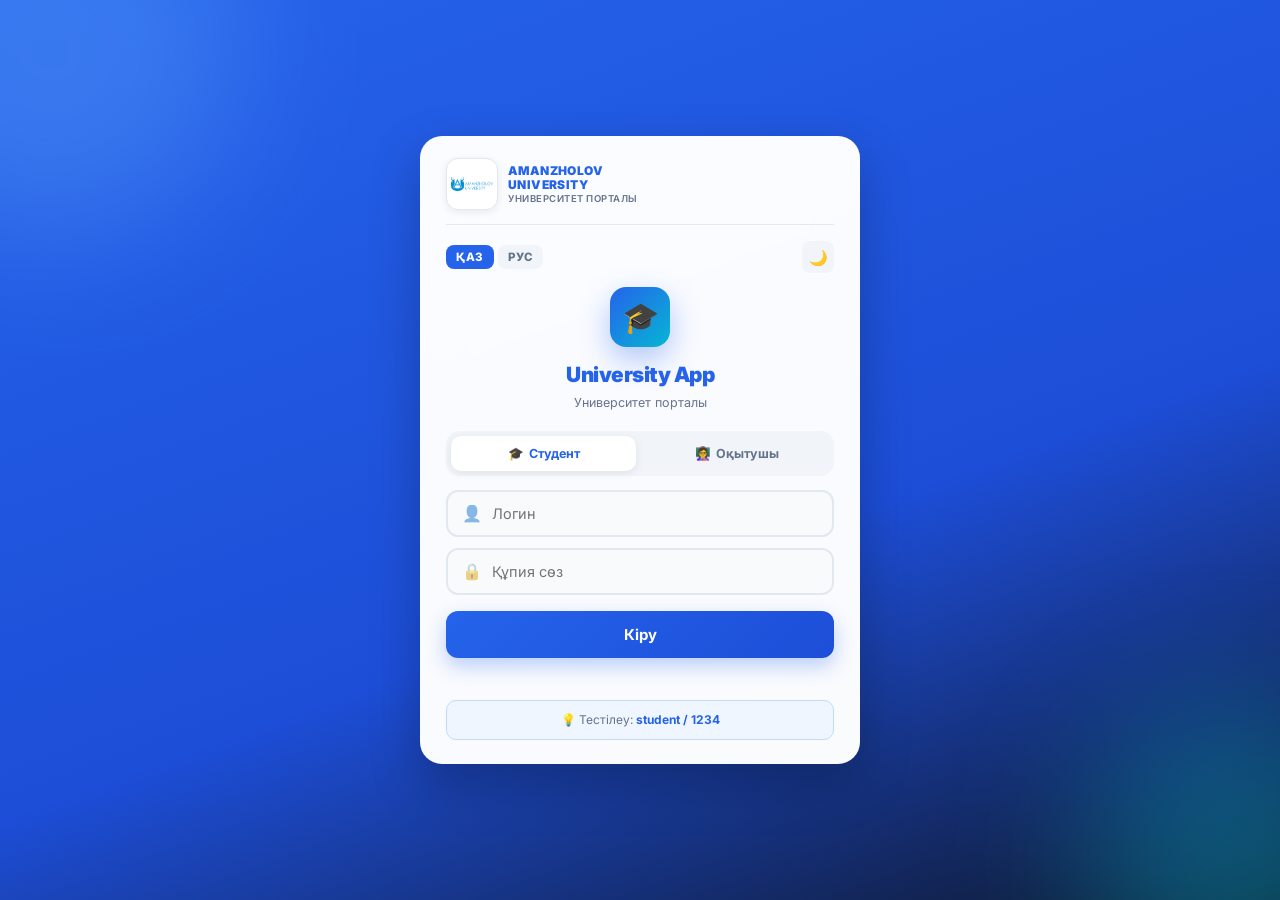
==== commit 95a4ecb4: "Update index.html" ====
--- a/index.html
+++ b/index.html
@@ -16,7 +16,6 @@
 }
 
 :root {
-  /* DEFAULT — студент (көк) */
   --primary: #2563EB;
   --primary-dark: #1D4ED8;
   --primary-light: #60A5FA;
@@ -97,6 +96,14 @@
 body.dark .hint-box { background: var(--primary-soft); border-color: #334155; }
 body.dark .week-lesson-item { background: #0F172A; }
 
+/* ВАЖНО: белый фон логотипа на темной теме */
+body.dark .brand-logo,
+body.dark .logo-img {
+  background: #fff;
+  padding: 3px;
+  border-radius: 8px;
+}
+
 html, body { height: 100%; }
 
 body {
@@ -113,6 +120,20 @@
 button { border: none; background: none; cursor: pointer; color: inherit; }
 a { text-decoration: none; color: inherit; }
 input:focus, select:focus { outline: none; }
+
+/* ============================================================
+   LOGO — жалпы стильдер
+============================================================ */
+.logo-img {
+  display: block;
+  width: 100%;
+  height: 100%;
+  object-fit: contain;
+  object-position: center;
+  user-select: none;
+  -webkit-user-drag: none;
+  pointer-events: none;
+}
 
 /* ============================================================
    LOGIN
@@ -156,7 +177,7 @@
   background: rgba(255,255,255,0.98);
   backdrop-filter: blur(20px);
   border-radius: 22px;
-  padding: 28px 26px 24px;
+  padding: 22px 26px 24px;
   width: 100%; max-width: 440px;
   box-shadow: 0 20px 50px rgba(0,0,0,0.25);
   animation: slideUp 0.6s cubic-bezier(0.16,1,0.3,1);
@@ -167,6 +188,60 @@
   to   { opacity: 1; transform: translateY(0); }
 }
 
+/* ============================================================
+   🔥 LOGIN ЛОГОТИП — жоғарғы сол жақ
+============================================================ */
+.login-brand {
+  display: flex;
+  align-items: center;
+  gap: 10px;
+  margin-bottom: 16px;
+  padding-bottom: 14px;
+  border-bottom: 1px solid var(--border);
+}
+
+.login-brand .brand-logo-box {
+  width: 52px;
+  height: 52px;
+  border-radius: 12px;
+  background: #fff;
+  display: flex;
+  align-items: center;
+  justify-content: center;
+  flex-shrink: 0;
+  box-shadow: 0 2px 8px rgba(0,0,0,0.08);
+  padding: 4px;
+  border: 1px solid var(--border);
+}
+
+.login-brand .brand-text {
+  flex: 1;
+  min-width: 0;
+  text-align: left;
+}
+
+.login-brand .brand-name {
+  font-size: 12px;
+  font-weight: 900;
+  color: var(--primary);
+  letter-spacing: 0.4px;
+  line-height: 1.15;
+  text-transform: uppercase;
+}
+
+.login-brand .brand-sub {
+  font-size: 9.5px;
+  font-weight: 600;
+  color: var(--gray);
+  letter-spacing: 0.5px;
+  margin-top: 2px;
+  line-height: 1.2;
+  text-transform: uppercase;
+}
+
+/* ============================================================
+   TOP CONTROLS (lang + dark)
+============================================================ */
 .top-controls {
   display: flex;
   justify-content: space-between;
@@ -202,11 +277,11 @@
 }
 
 .logo-circle {
-  width: 64px; height: 64px; margin: 0 auto 12px;
+  width: 60px; height: 60px; margin: 0 auto 12px;
   background: linear-gradient(135deg, var(--primary), var(--accent));
-  border-radius: 18px;
+  border-radius: 16px;
   display: flex; align-items: center; justify-content: center;
-  font-size: 32px;
+  font-size: 30px;
   box-shadow: 0 12px 30px rgba(37,99,235,0.35);
   transition: box-shadow 0.3s;
 }
@@ -215,7 +290,7 @@
 }
 
 .login-card h1 {
-  font-size: 22px; font-weight: 900;
+  font-size: 21px; font-weight: 900;
   color: var(--primary);
   margin-bottom: 3px; letter-spacing: -0.5px;
   text-align: center;
@@ -327,10 +402,13 @@
 #appView { display: none; min-height: 100vh; min-height: 100dvh; }
 #appView.active { display: block; }
 
+/* ============================================================
+   🔥 TOPBAR ЛОГОТИП + БАТЫРМАЛАР
+============================================================ */
 .topbar {
   position: sticky; top: 0;
   background: var(--white);
-  padding: calc(10px + var(--safe-top)) 14px 10px;
+  padding: calc(10px + var(--safe-top)) 12px 10px;
   display: flex;
   align-items: center;
   justify-content: space-between;
@@ -338,27 +416,63 @@
   z-index: 100;
   border-bottom: 1px solid var(--border);
 }
-.topbar-left, .topbar-right { display: flex; align-items: center; gap: 4px; min-width: 40px; }
-.topbar-right { justify-content: flex-end; }
-
-.icon-btn {
-  width: 36px; height: 36px;
+
+.topbar-left {
+  display: flex;
+  align-items: center;
+  gap: 8px;
+  flex-shrink: 0;
+  min-width: 0;
+}
+
+/* 🔥 ЛОГОТИП В TOPBAR */
+.topbar-brand {
+  display: flex;
+  align-items: center;
+  gap: 8px;
+  min-width: 0;
+}
+
+.topbar-logo-box {
+  width: 36px;
+  height: 36px;
   border-radius: 10px;
-  display: flex; align-items: center; justify-content: center;
-  font-size: 17px;
-  color: var(--dark);
-  transition: background 0.2s;
-}
-.icon-btn:active { background: var(--gray-bg); }
+  background: #fff;
+  display: flex;
+  align-items: center;
+  justify-content: center;
+  flex-shrink: 0;
+  padding: 3px;
+  border: 1px solid var(--border);
+  box-shadow: 0 1px 4px rgba(0,0,0,0.05);
+}
 
 .topbar-title {
-  font-size: 16px;
+  font-size: 15px;
   font-weight: 800;
   color: var(--dark);
   letter-spacing: -0.3px;
-  flex: 1;
-  text-align: center;
-}
+  white-space: nowrap;
+  overflow: hidden;
+  text-overflow: ellipsis;
+}
+
+.topbar-right {
+  display: flex;
+  align-items: center;
+  gap: 2px;
+  flex-shrink: 0;
+}
+
+.icon-btn {
+  width: 34px; height: 34px;
+  border-radius: 9px;
+  display: flex; align-items: center; justify-content: center;
+  font-size: 16px;
+  color: var(--dark);
+  transition: background 0.2s;
+}
+.icon-btn:active { background: var(--gray-bg); }
 
 .page-content {
   padding: 14px 14px calc(96px + var(--safe-bottom));
@@ -409,7 +523,6 @@
   letter-spacing: 0.3px;
 }
 
-/* Tabs */
 .tabs-row {
   display: flex;
   gap: 6px;
@@ -442,7 +555,6 @@
   box-shadow: 0 4px 12px rgba(200,16,46,0.25);
 }
 
-/* Search box */
 .search-box {
   position: relative;
   margin-bottom: 10px;
@@ -466,7 +578,6 @@
   pointer-events: none;
 }
 
-/* Group filter */
 .group-filter {
   display: flex;
   gap: 6px;
@@ -493,9 +604,6 @@
   border-color: var(--primary);
 }
 
-/* ============================================================
-   LESSON CARD
-============================================================ */
 .lesson-card {
   background: var(--card-bg);
   border-radius: var(--radius);
@@ -509,7 +617,6 @@
   border-left: 4px solid var(--primary);
   position: relative;
 }
-
 .lesson-card.lecture { border-left-color: #3b82f6; }
 .lesson-card.practice { border-left-color: #10b981; }
 .lesson-card.lab { border-left-color: #f59e0b; }
@@ -519,17 +626,14 @@
   background: linear-gradient(135deg, rgba(16,185,129,0.06), rgba(16,185,129,0.02));
   box-shadow: 0 4px 16px rgba(16,185,129,0.15);
 }
-
 .lesson-card.upcoming-today {
   border-left-color: #94a3b8;
   opacity: 0.75;
 }
-
 .lesson-card.ended {
   opacity: 0.55;
   filter: grayscale(0.3);
 }
-
 .lesson-card:active { transform: scale(0.99); }
 
 @keyframes slideUp {
@@ -663,7 +767,6 @@
   transition: width 0.8s linear;
 }
 
-/* Day strip */
 .day-strip {
   display: flex;
   gap: 6px;
@@ -728,7 +831,6 @@
 }
 .day-chip.active .today-dot { background: #fff; }
 
-/* Empty */
 .empty-state {
   text-align: center;
   padding: 50px 20px;
@@ -736,7 +838,6 @@
 .empty-state .icon { font-size: 48px; margin-bottom: 10px; opacity: 0.4; }
 .empty-state p { font-size: 13.5px; font-weight: 600; color: var(--gray); }
 
-/* Exams */
 .exam-card {
   background: var(--card-bg);
   border-radius: var(--radius);
@@ -778,9 +879,6 @@
   font-weight: 600;
 }
 
-/* ============================================================
-   GRADES
-============================================================ */
 .grades-summary {
   display: grid;
   grid-template-columns: repeat(3, 1fr);
@@ -937,9 +1035,6 @@
   transition: width 0.8s cubic-bezier(0.16,1,0.3,1);
 }
 
-/* ============================================================
-   HOME / HERO
-============================================================ */
 .hero-card {
   background: linear-gradient(135deg, var(--primary), var(--primary-dark));
   border-radius: var(--radius);
@@ -1167,7 +1262,6 @@
   font-size: 10.5px; color: var(--gray); font-weight: 500;
 }
 
-/* Stats (teacher home) */
 .stats-grid {
   display: grid;
   grid-template-columns: repeat(2, 1fr);
@@ -1206,9 +1300,6 @@
   margin-top: 3px;
 }
 
-/* ============================================================
-   PROFILE
-============================================================ */
 .profile-hero {
   background: linear-gradient(135deg, var(--primary), var(--primary-dark));
   border-radius: var(--radius);
@@ -1375,9 +1466,6 @@
 .notify-toggle.on .toggle-switch { background: var(--success); }
 .notify-toggle.on .toggle-switch::after { transform: translateX(18px); }
 
-/* ============================================================
-   JOURNAL (TEACHER)
-============================================================ */
 .student-row {
   background: var(--card-bg);
   border-radius: var(--radius);
@@ -1467,9 +1555,6 @@
 }
 .save-fab:active { transform: scale(0.92); }
 
-/* ============================================================
-   WEEKLY VIEW
-============================================================ */
 .week-day-block {
   background: var(--card-bg);
   border-radius: var(--radius);
@@ -1517,9 +1602,6 @@
   margin-top: 3px;
 }
 
-/* ============================================================
-   BOTTOM NAV
-============================================================ */
 .bottom-nav {
   position: fixed;
   bottom: 0; left: 0; right: 0;
@@ -1560,9 +1642,6 @@
 .bottom-nav-item.active { color: var(--primary); }
 .bottom-nav-item.active .nav-icon { transform: translateY(-1px) scale(1.08); }
 
-/* ============================================================
-   NOTIFICATION & TOAST
-============================================================ */
 .notification {
   margin-top: 12px;
   padding: 12px 14px;
@@ -1605,8 +1684,17 @@
 .toast.error { background: linear-gradient(135deg, #DC2626, #EF4444); }
 
 /* ============================================================
-   RESPONSIVE
+   RESPONSIVE — мобиль үшін
 ============================================================ */
+@media (max-width: 400px) {
+  .topbar { padding: calc(8px + var(--safe-top)) 10px 8px; }
+  .topbar-logo-box { width: 32px; height: 32px; border-radius: 9px; padding: 2px; }
+  .topbar-title { font-size: 13.5px; }
+  .icon-btn { width: 32px; height: 32px; font-size: 15px; }
+  .topbar-left { gap: 6px; }
+  .topbar-brand { gap: 6px; }
+}
+
 @media (max-width: 360px) {
   .page-content { padding: 12px 12px calc(96px + var(--safe-bottom)); }
   .lesson-card { padding: 11px; gap: 10px; }
@@ -1615,6 +1703,15 @@
   .lesson-time .time-end { font-size: 11px; }
   .lesson-subject { font-size: 13px; }
   .info-row { font-size: 11px; }
+  .login-brand .brand-logo-box { width: 44px; height: 44px; }
+  .login-brand .brand-name { font-size: 11px; }
+  .login-brand .brand-sub { font-size: 8.5px; }
+}
+
+@media (max-width: 340px) {
+  .topbar-logo-box { width: 28px; height: 28px; }
+  .topbar-title { font-size: 12px; }
+  .icon-btn { width: 30px; height: 30px; font-size: 14px; }
 }
 </style>
 </head>
@@ -1630,6 +1727,18 @@
   </div>
 
   <div class="login-card" id="loginCard">
+
+    <!-- 🔥 ЛОГОТИП — жоғарғы сол жақ -->
+    <div class="login-brand">
+      <div class="brand-logo-box">
+        <img src="logo_vkgu_amanzholov.png" alt="AMANZHOLOV UNIVERSITY" class="logo-img">
+      </div>
+      <div class="brand-text">
+        <div class="brand-name">AMANZHOLOV<br>UNIVERSITY</div>
+        <div class="brand-sub">Университет порталы</div>
+      </div>
+    </div>
+
     <div class="top-controls">
       <div class="lang-switch">
         <button class="lang-btn active" data-lang="kk">ҚАЗ</button>
@@ -1676,11 +1785,16 @@
 ============================================================ -->
 <div id="appView">
 
+  <!-- 🔥 TOPBAR — логотип сол жақта -->
   <header class="topbar">
     <div class="topbar-left">
-      <button class="icon-btn" id="backBtn" style="display:none;">←</button>
+      <div class="topbar-brand">
+        <div class="topbar-logo-box">
+          <img src="logo_vkgu_amanzholov.png" alt="AMANZHOLOV" class="logo-img">
+        </div>
+        <div class="topbar-title" id="topbarTitle">—</div>
+      </div>
     </div>
-    <div class="topbar-title" id="topbarTitle">—</div>
     <div class="topbar-right">
       <button class="icon-btn" id="darkToggleTop" title="Dark mode">🌙</button>
       <button class="icon-btn" id="langToggleTop" title="Тіл">🌐</button>
@@ -1690,7 +1804,7 @@
 
   <main class="page-content">
 
-    <!-- ============ HOME ============ -->
+    <!-- HOME -->
     <section class="page" id="page-home">
       <div class="role-bar">
         <div class="role-icon" id="roleBarIcon">🎓</div>
@@ -1705,7 +1819,6 @@
         <p id="heroName">—</p>
       </div>
 
-      <!-- GPA preview (student only) -->
       <div class="gpa-preview" id="gpaPreview" style="display:none;">
         <div class="gp-left">
           <div class="gp-label" id="gpaLabel">GPA</div>
@@ -1715,10 +1828,8 @@
         <div class="gp-icon">🎯</div>
       </div>
 
-      <!-- Teacher stats (teacher only) -->
       <div class="stats-grid hidden" id="teacherStats"></div>
 
-      <!-- LIVE / NEXT banners -->
       <div id="nowBannerContainer"></div>
       <div id="nextBannerContainer"></div>
 
@@ -1732,7 +1843,7 @@
       <div class="quick-grid" id="quickGrid"></div>
     </section>
 
-    <!-- ============ SCHEDULE ============ -->
+    <!-- SCHEDULE -->
     <section class="page active" id="page-schedule">
       <div class="search-box">
         <span class="search-icon">🔍</span>
@@ -1750,7 +1861,7 @@
       <div id="lessonsList"></div>
     </section>
 
-    <!-- ============ GRADES (STUDENT ONLY) ============ -->
+    <!-- GRADES (STUDENT) -->
     <section class="page" id="page-grades">
       <div class="semester-banner">
         <div class="sb-title" id="semTitle">Оқу жылы</div>
@@ -1764,7 +1875,7 @@
       <div id="notification" class="notification hidden"></div>
     </section>
 
-    <!-- ============ JOURNAL (TEACHER ONLY) ============ -->
+    <!-- JOURNAL (TEACHER) -->
     <section class="page" id="page-journal">
       <div class="tabs-row">
         <button class="tab-pill active" data-jtab="attendance">Қатысу</button>
@@ -1782,7 +1893,7 @@
       <button class="save-fab" id="saveFab" title="Сақтау">✓</button>
     </section>
 
-    <!-- ============ PROFILE (BOTH) ============ -->
+    <!-- PROFILE -->
     <section class="page" id="page-profile">
       <div class="profile-hero">
         <div class="profile-avatar-lg" id="profileAvatar">👤</div>
@@ -1805,12 +1916,10 @@
             <label>📱 Телефон</label>
             <input type="tel" id="phone" placeholder="+7 700 000 0000">
           </div>
-          <!-- Student only -->
           <div class="form-row" id="groupRow">
             <label>🎓 Топ</label>
             <input type="text" id="group" placeholder="ИС">
           </div>
-          <!-- Teacher only -->
           <div class="form-row" id="deptRow" style="display:none;">
             <label>🏛 Кафедра</label>
             <input type="text" id="department" placeholder="Информатика">
@@ -1854,7 +1963,7 @@
 
 <script>
 /* ============================================================
-   MAIN APP — STUDENT + TEACHER
+   MAIN APP
 ============================================================ */
 (function () {
   'use strict';
@@ -1875,17 +1984,12 @@
     t._t = setTimeout(() => t.classList.remove('show'), 2400);
   }
 
-  /* ============================================================
-     I18N
-  ============================================================ */
+  /* I18N */
   const I18N = {
     kk: {
-      loginTitle: 'University App',
-      loginSubtitle: 'Университет порталы',
-      roleStudent: 'Студент',
-      roleTeacher: 'Оқытушы',
-      loginBtn: 'Кіру',
-      hint: 'Тестілеу',
+      loginTitle: 'University App', loginSubtitle: 'Университет порталы',
+      roleStudent: 'Студент', roleTeacher: 'Оқытушы',
+      loginBtn: 'Кіру', hint: 'Тестілеу',
       navHome: 'Басты', navSchedule: 'Кесте', navGrades: 'Бағалар', navJournal: 'Журнал', navProfile: 'Профиль',
       pageHome: 'Басты', pageSchedule: 'Кесте', pageGrades: 'Бағалар', pageJournal: 'Журнал', pageProfile: 'Профиль',
       tabClasses: 'Сабақтар', tabExams: 'Емтихандар', tabIGA: 'ҚИА', tabWeek: '📅 Апта',
@@ -1905,39 +2009,29 @@
       searchSchedule: 'Пән немесе оқытушы іздеу...',
       searchStudent: 'Студентті іздеу...',
       present: 'Келді', absent: 'Келмеді', late: 'Кешікті',
-      welcome: 'Қош келдіңіз! 👋',
-      loggedOut: 'Жүйеден шықтыңыз',
+      welcome: 'Қош келдіңіз! 👋', loggedOut: 'Жүйеден шықтыңыз',
       profileUpdated: 'Профиль жаңартылды ✅',
       journalSaved: 'Журнал сәтті сақталды ✅',
       exported: 'CSV файл жүктелді 📥',
-      notifEnabled: 'Хабарламалар қосылды 🔔',
-      notifDisabled: 'Хабарламалар өшірілді 🔕',
-      errEmpty: '⚠️ Барлық өрісті толтырыңыз!',
-      errWrong: '❌ Қате логин немесе құпия сөз!',
+      notifEnabled: 'Хабарламалар қосылды 🔔', notifDisabled: 'Хабарламалар өшірілді 🔕',
+      errEmpty: '⚠️ Барлық өрісті толтырыңыз!', errWrong: '❌ Қате логин немесе құпия сөз!',
       saved: '✅ Мәліметтер сәтті сақталды!',
       statAvgGrade: 'Орташа балл', statAttendance: 'Қатысу',
       statStudents: 'Студенттер', statLessons: 'Апталық сабақ',
-      nowLabel: 'ҚАЗІР',
-      nowInProgress: 'Сабақ жүріп жатыр',
-      nextLabel: 'КЕЛЕСІ САБАҚ',
-      nextInMinutes: 'мин кейін',
+      nowLabel: 'ҚАЗІР', nowInProgress: 'Сабақ жүріп жатыр',
+      nextLabel: 'КЕЛЕСІ САБАҚ', nextInMinutes: 'мин кейін',
       noMoreToday: 'Бүгін сабақ бітті',
       days: { 'Дүйсенбі':'Дс','Сейсенбі':'Сс','Сәрсенбі':'Ср','Бейсенбі':'Бс','Жұма':'Жм','Сенбі':'Сб' },
       daysFull: { 'Дүйсенбі':'Дүйсенбі','Сейсенбі':'Сейсенбі','Сәрсенбі':'Сәрсенбі','Бейсенбі':'Бейсенбі','Жұма':'Жұма','Сенбі':'Сенбі' },
       typeLecture: 'Дәріс', typePractice: 'Практика', typeLab: 'Зертханалық',
       gpaLabel: 'Жалпы GPA',
       gpaSubTemplate: '{credits} кредит • {count} пән',
-      semesterLabel: 'Оқу жылы',
-      semesterValue: '2025/2026',
-      semesterSub: 'Күзгі семестр • 15 апта'
+      semesterLabel: 'Оқу жылы', semesterValue: '2025/2026', semesterSub: 'Күзгі семестр • 15 апта'
     },
     ru: {
-      loginTitle: 'University App',
-      loginSubtitle: 'Университетский портал',
-      roleStudent: 'Студент',
-      roleTeacher: 'Преподаватель',
-      loginBtn: 'Войти',
-      hint: 'Тестирование',
+      loginTitle: 'University App', loginSubtitle: 'Университетский портал',
+      roleStudent: 'Студент', roleTeacher: 'Преподаватель',
+      loginBtn: 'Войти', hint: 'Тестирование',
       navHome: 'Главная', navSchedule: 'Расписание', navGrades: 'Оценки', navJournal: 'Журнал', navProfile: 'Профиль',
       pageHome: 'Главная', pageSchedule: 'Расписание', pageGrades: 'Оценки', pageJournal: 'Журнал', pageProfile: 'Профиль',
       tabClasses: 'Занятия', tabExams: 'Экзамены', tabIGA: 'ИГА', tabWeek: '📅 Неделя',
@@ -1957,31 +2051,24 @@
       searchSchedule: 'Поиск по предмету или преподавателю...',
       searchStudent: 'Поиск студента...',
       present: 'Присутствовал', absent: 'Отсутствовал', late: 'Опоздал',
-      welcome: 'Добро пожаловать! 👋',
-      loggedOut: 'Вы вышли из системы',
+      welcome: 'Добро пожаловать! 👋', loggedOut: 'Вы вышли из системы',
       profileUpdated: 'Профиль обновлён ✅',
       journalSaved: 'Журнал успешно сохранён ✅',
       exported: 'CSV файл загружен 📥',
-      notifEnabled: 'Уведомления включены 🔔',
-      notifDisabled: 'Уведомления отключены 🔕',
-      errEmpty: '⚠️ Заполните все поля!',
-      errWrong: '❌ Неверный логин или пароль!',
+      notifEnabled: 'Уведомления включены 🔔', notifDisabled: 'Уведомления отключены 🔕',
+      errEmpty: '⚠️ Заполните все поля!', errWrong: '❌ Неверный логин или пароль!',
       saved: '✅ Данные успешно сохранены!',
       statAvgGrade: 'Средний балл', statAttendance: 'Посещаемость',
       statStudents: 'Студентов', statLessons: 'Пар в неделю',
-      nowLabel: 'СЕЙЧАС',
-      nowInProgress: 'Идёт занятие',
-      nextLabel: 'СЛЕДУЮЩЕЕ',
-      nextInMinutes: 'мин',
+      nowLabel: 'СЕЙЧАС', nowInProgress: 'Идёт занятие',
+      nextLabel: 'СЛЕДУЮЩЕЕ', nextInMinutes: 'мин',
       noMoreToday: 'На сегодня всё',
       days: { 'Дүйсенбі':'Пн','Сейсенбі':'Вт','Сәрсенбі':'Ср','Бейсенбі':'Чт','Жұма':'Пт','Сенбі':'Сб' },
       daysFull: { 'Дүйсенбі':'Понедельник','Сейсенбі':'Вторник','Сәрсенбі':'Среда','Бейсенбі':'Четверг','Жұма':'Пятница','Сенбі':'Суббота' },
       typeLecture: 'Лекция', typePractice: 'Практика', typeLab: 'Лабораторная',
       gpaLabel: 'Общий GPA',
       gpaSubTemplate: '{credits} кредитов • {count} предметов',
-      semesterLabel: 'Учебный год',
-      semesterValue: '2025/2026',
-      semesterSub: 'Осенний семестр • 15 недель'
+      semesterLabel: 'Учебный год', semesterValue: '2025/2026', semesterSub: 'Осенний семестр • 15 недель'
     }
   };
 
@@ -2015,131 +2102,66 @@
   $('#themeLight').addEventListener('click', () => { isDark = false; safeSet('dark', false); applyDarkMode(); });
   $('#themeDark').addEventListener('click', () => { isDark = true; safeSet('dark', true); applyDarkMode(); });
 
-  /* ============================================================
-     STUDENT SCHEDULE
-  ============================================================ */
+  /* SCHEDULE DATA */
   const STUDENT_NAME = 'Асқар Нұрлан';
   const STUDENT_GROUP = 'ИС';
 
   const STUDENT_SCHEDULE = {
     'Дүйсенбі': [
-      { start: '08:55', end: '09:45', subject: 'Жасанды интеллект және машиналық оқыту',
-        type: 'lecture', lang: 'ru', building: '№4 корпус', room: '213',
-        teacher: 'Имашова И.Қ.', group: STUDENT_GROUP },
-      { start: '09:50', end: '10:40', subject: 'Деректер қорын басқару жүйелері',
-        type: 'lecture', lang: 'ru', building: '№7 корпус', room: '213',
-        teacher: 'Имашова И.Қ.', group: STUDENT_GROUP },
-      { start: '10:45', end: '11:35', subject: 'Веб-бағдарламалау',
-        type: 'practice', lang: 'ru', building: '№7 корпус', room: '312',
-        teacher: 'Нұрланұлы А.', group: STUDENT_GROUP },
-      { start: '12:50', end: '13:40', subject: 'Компьютерлік жабдықты жөндеу негіздері',
-        type: 'lecture', lang: 'ru', building: '№4 корпус', room: '405',
-        teacher: 'Имашова И.Қ.', group: STUDENT_GROUP }
+      { start: '08:55', end: '09:45', subject: 'Жасанды интеллект және машиналық оқыту', type: 'lecture', lang: 'ru', building: '№4 корпус', room: '213', teacher: 'Имашова И.Қ.', group: STUDENT_GROUP },
+      { start: '09:50', end: '10:40', subject: 'Деректер қорын басқару жүйелері', type: 'lecture', lang: 'ru', building: '№7 корпус', room: '213', teacher: 'Имашова И.Қ.', group: STUDENT_GROUP },
+      { start: '10:45', end: '11:35', subject: 'Веб-бағдарламалау', type: 'practice', lang: 'ru', building: '№7 корпус', room: '312', teacher: 'Нұрланұлы А.', group: STUDENT_GROUP },
+      { start: '12:50', end: '13:40', subject: 'Компьютерлік жабдықты жөндеу негіздері', type: 'lecture', lang: 'ru', building: '№4 корпус', room: '405', teacher: 'Имашова И.Қ.', group: STUDENT_GROUP }
     ],
     'Сейсенбі': [
-      { start: '08:55', end: '09:45', subject: 'Алгоритмдер және деректер құрылымы',
-        type: 'lecture', lang: 'kk', building: '№7 корпус', room: '301',
-        teacher: 'Тұрсынов Е.М.', group: STUDENT_GROUP },
-      { start: '09:50', end: '10:40', subject: 'Деректер қоры',
-        type: 'lab', lang: 'ru', building: 'IT-орталық', room: '418',
-        teacher: 'Имашова И.Қ.', group: STUDENT_GROUP },
-      { start: '10:45', end: '11:35', subject: 'Киберқауіпсіздік',
-        type: 'lecture', lang: 'kz', building: '№4 корпус', room: '213',
-        teacher: 'Имашова И.Қ.', group: STUDENT_GROUP }
+      { start: '08:55', end: '09:45', subject: 'Алгоритмдер және деректер құрылымы', type: 'lecture', lang: 'kk', building: '№7 корпус', room: '301', teacher: 'Тұрсынов Е.М.', group: STUDENT_GROUP },
+      { start: '09:50', end: '10:40', subject: 'Деректер қоры', type: 'lab', lang: 'ru', building: 'IT-орталық', room: '418', teacher: 'Имашова И.Қ.', group: STUDENT_GROUP },
+      { start: '10:45', end: '11:35', subject: 'Киберқауіпсіздік', type: 'lecture', lang: 'kz', building: '№4 корпус', room: '213', teacher: 'Имашова И.Қ.', group: STUDENT_GROUP }
     ],
     'Сәрсенбі': [
-      { start: '08:55', end: '09:45', subject: 'Физика',
-        type: 'lecture', lang: 'ru', building: '№2 корпус', room: '110',
-        teacher: 'Серікбаева Г.Т.', group: STUDENT_GROUP },
-      { start: '09:50', end: '10:40', subject: 'Веб-технологиялар',
-        type: 'lab', lang: 'ru', building: 'IT-орталық', room: '407',
-        teacher: 'Жұмабаев А.С.', group: STUDENT_GROUP },
-      { start: '10:45', end: '11:35', subject: 'Қазақстан тарихы',
-        type: 'lecture', lang: 'kk', building: '№1 корпус', room: '202',
-        teacher: 'Оспанова Л.Т.', group: STUDENT_GROUP },
-      { start: '12:50', end: '13:40', subject: 'Компьютерлік жабдықты жөндеу негіздері',
-        type: 'practice', lang: 'ru', building: '№4 корпус', room: '212а',
-        teacher: 'Имашова И.Қ.', group: STUDENT_GROUP }
+      { start: '08:55', end: '09:45', subject: 'Физика', type: 'lecture', lang: 'ru', building: '№2 корпус', room: '110', teacher: 'Серікбаева Г.Т.', group: STUDENT_GROUP },
+      { start: '09:50', end: '10:40', subject: 'Веб-технологиялар', type: 'lab', lang: 'ru', building: 'IT-орталық', room: '407', teacher: 'Жұмабаев А.С.', group: STUDENT_GROUP },
+      { start: '10:45', end: '11:35', subject: 'Қазақстан тарихы', type: 'lecture', lang: 'kk', building: '№1 корпус', room: '202', teacher: 'Оспанова Л.Т.', group: STUDENT_GROUP },
+      { start: '12:50', end: '13:40', subject: 'Компьютерлік жабдықты жөндеу негіздері', type: 'practice', lang: 'ru', building: '№4 корпус', room: '212а', teacher: 'Имашова И.Қ.', group: STUDENT_GROUP }
     ],
     'Бейсенбі': [
-      { start: '08:55', end: '09:45', subject: 'Алгоритмдер және деректер құрылымы',
-        type: 'practice', lang: 'kk', building: 'IT-орталық', room: '312',
-        teacher: 'Тұрсынов Е.М.', group: STUDENT_GROUP },
-      { start: '09:50', end: '10:40', subject: 'Деректер қорын басқару жүйелері',
-        type: 'lab', lang: 'ru', building: 'IT-орталық', room: '305',
-        teacher: 'Имашова И.Қ.', group: STUDENT_GROUP },
-      { start: '10:45', end: '11:35', subject: 'Бағдарламалау негіздері',
-        type: 'practice', lang: 'ru', building: 'IT-орталық', room: '412',
-        teacher: 'Нұрланұлы А.', group: STUDENT_GROUP }
+      { start: '08:55', end: '09:45', subject: 'Алгоритмдер және деректер құрылымы', type: 'practice', lang: 'kk', building: 'IT-орталық', room: '312', teacher: 'Тұрсынов Е.М.', group: STUDENT_GROUP },
+      { start: '09:50', end: '10:40', subject: 'Деректер қорын басқару жүйелері', type: 'lab', lang: 'ru', building: 'IT-орталық', room: '305', teacher: 'Имашова И.Қ.', group: STUDENT_GROUP },
+      { start: '10:45', end: '11:35', subject: 'Бағдарламалау негіздері', type: 'practice', lang: 'ru', building: 'IT-орталық', room: '412', teacher: 'Нұрланұлы А.', group: STUDENT_GROUP }
     ],
     'Жұма': [
-      { start: '08:55', end: '09:45', subject: 'Веб-технологиялар',
-        type: 'lecture', lang: 'ru', building: 'IT-орталық', room: '301',
-        teacher: 'Жұмабаев А.С.', group: STUDENT_GROUP },
-      { start: '09:50', end: '10:40', subject: 'Компьютерлік жабдықты жөндеу негіздері',
-        type: 'lab', lang: 'ru', building: 'IT-орталық', room: '318',
-        teacher: 'Имашова И.Қ.', group: STUDENT_GROUP },
-      { start: '16:00', end: '16:45', subject: 'Жасанды интеллект және машиналық оқыту',
-        type: 'lecture', lang: 'kk', building: '№4 корпус', room: '213',
-        teacher: 'Имашова И.Қ.', group: STUDENT_GROUP },
-      { start: '16:50', end: '17:35', subject: 'Жасанды интеллект және машиналық оқыту',
-        type: 'practice', lang: 'kk', building: '№4 корпус', room: '212а',
-        teacher: 'Имашова И.Қ.', group: STUDENT_GROUP }
+      { start: '08:55', end: '09:45', subject: 'Веб-технологиялар', type: 'lecture', lang: 'ru', building: 'IT-орталық', room: '301', teacher: 'Жұмабаев А.С.', group: STUDENT_GROUP },
+      { start: '09:50', end: '10:40', subject: 'Компьютерлік жабдықты жөндеу негіздері', type: 'lab', lang: 'ru', building: 'IT-орталық', room: '318', teacher: 'Имашова И.Қ.', group: STUDENT_GROUP },
+      { start: '16:00', end: '16:45', subject: 'Жасанды интеллект және машиналық оқыту', type: 'lecture', lang: 'kk', building: '№4 корпус', room: '213', teacher: 'Имашова И.Қ.', group: STUDENT_GROUP },
+      { start: '16:50', end: '17:35', subject: 'Жасанды интеллект және машиналық оқыту', type: 'practice', lang: 'kk', building: '№4 корпус', room: '212а', teacher: 'Имашова И.Қ.', group: STUDENT_GROUP }
     ],
     'Сенбі': []
   };
 
-  /* ============================================================
-     TEACHER SCHEDULE
-  ============================================================ */
   const TEACHER_NAME_SHORT = 'Имашова И.Қ.';
   const TEACHER_NAME_FULL = 'Имашова Инабат Қайырбекқызы';
 
   const TEACHER_SCHEDULE = {
     'Дүйсенбі': [
-      { start: '15:10', end: '15:55', subject: 'Жасанды интеллект және машиналық оқыту',
-        type: 'lecture', lang: 'ru', building: '№4 корпус', room: '213',
-        groups: ['Информационные системы'], weeks: '7-15' },
-      { start: '16:00', end: '16:45', subject: 'Жасанды интеллект және машиналық оқыту',
-        type: 'practice', lang: 'ru', building: '№4 корпус', room: '212а (комп. класс)',
-        groups: ['Информационные системы'], weeks: '7-15' },
-      { start: '16:50', end: '17:35', subject: 'Жасанды интеллект және машиналық оқыту',
-        type: 'practice', lang: 'ru', building: '№4 корпус', room: '212а (комп. класс)',
-        groups: ['Компьютерная мехатроника'], weeks: '7-15' }
+      { start: '15:10', end: '15:55', subject: 'Жасанды интеллект және машиналық оқыту', type: 'lecture', lang: 'ru', building: '№4 корпус', room: '213', groups: ['Информационные системы'], weeks: '7-15' },
+      { start: '16:00', end: '16:45', subject: 'Жасанды интеллект және машиналық оқыту', type: 'practice', lang: 'ru', building: '№4 корпус', room: '212а (комп. класс)', groups: ['Информационные системы'], weeks: '7-15' },
+      { start: '16:50', end: '17:35', subject: 'Жасанды интеллект және машиналық оқыту', type: 'practice', lang: 'ru', building: '№4 корпус', room: '212а (комп. класс)', groups: ['Компьютерная мехатроника'], weeks: '7-15' }
     ],
     'Сейсенбі': [
-      { start: '14:05', end: '14:50', subject: 'Киберқауіпсіздік',
-        type: 'lecture', lang: 'kz', building: '№4 корпус', room: '213',
-        groups: ['Информационные системы'], weeks: '7-15' },
-      { start: '15:10', end: '15:55', subject: 'Кибербезопасность',
-        type: 'practice', lang: 'ru', building: '№4 корпус', room: '212а (комп. класс)',
-        groups: ['Математика-Информатика'], weeks: '7-15' }
+      { start: '14:05', end: '14:50', subject: 'Киберқауіпсіздік', type: 'lecture', lang: 'kz', building: '№4 корпус', room: '213', groups: ['Информационные системы'], weeks: '7-15' },
+      { start: '15:10', end: '15:55', subject: 'Кибербезопасность', type: 'practice', lang: 'ru', building: '№4 корпус', room: '212а (комп. класс)', groups: ['Математика-Информатика'], weeks: '7-15' }
     ],
     'Сәрсенбі': [
-      { start: '15:10', end: '15:55', subject: 'Компьютерлік жабдықты жөндеу негіздері',
-        type: 'lecture', lang: 'ru', building: '№4 корпус', room: '213',
-        groups: ['Компьютерная мехатроника'], weeks: '7-15' },
-      { start: '16:00', end: '16:45', subject: 'Компьютерлік жабдықты жөндеу негіздері',
-        type: 'practice', lang: 'ru', building: '№4 корпус', room: '212а (комп. класс)',
-        groups: ['Компьютерная мехатроника'], weeks: '7-15' },
-      { start: '16:50', end: '17:35', subject: 'Компьютерлік жабдықты жөндеу негіздері',
-        type: 'practice', lang: 'ru', building: '№4 корпус', room: '212а (комп. класс)',
-        groups: ['Информатика'], weeks: '7-15' }
+      { start: '15:10', end: '15:55', subject: 'Компьютерлік жабдықты жөндеу негіздері', type: 'lecture', lang: 'ru', building: '№4 корпус', room: '213', groups: ['Компьютерная мехатроника'], weeks: '7-15' },
+      { start: '16:00', end: '16:45', subject: 'Компьютерлік жабдықты жөндеу негіздері', type: 'practice', lang: 'ru', building: '№4 корпус', room: '212а (комп. класс)', groups: ['Компьютерная мехатроника'], weeks: '7-15' },
+      { start: '16:50', end: '17:35', subject: 'Компьютерлік жабдықты жөндеу негіздері', type: 'practice', lang: 'ru', building: '№4 корпус', room: '212а (комп. класс)', groups: ['Информатика'], weeks: '7-15' }
     ],
     'Бейсенбі': [],
     'Жұма': [
-      { start: '16:00', end: '16:45', subject: 'Жасанды интеллект және машиналық оқыту',
-        type: 'lecture', lang: 'kz', building: '№4 корпус', room: '213',
-        groups: ['Информатика'], weeks: '7-15' },
-      { start: '16:50', end: '17:35', subject: 'Жасанды интеллект және машиналық оқыту',
-        type: 'practice', lang: 'kz', building: '№4 корпус', room: '212а (комп. класс)',
-        groups: ['Информатика'], weeks: '7-15' },
-      { start: '17:40', end: '18:25', subject: 'Базалық пәндер бойынша арнайы курс',
-        type: 'practice', lang: 'kz', building: '№4 корпус', room: '212а (комп. класс)',
-        groups: ['Математика-Информатика'], weeks: '7-15' },
-      { start: '18:30', end: '19:15', subject: 'Базалық пәндер бойынша арнайы курс',
-        type: 'practice', lang: 'ru', building: '№4 корпус', room: '212а (комп. класс)',
-        groups: ['Информационные системы'], weeks: '7-15' }
+      { start: '16:00', end: '16:45', subject: 'Жасанды интеллект және машиналық оқыту', type: 'lecture', lang: 'kz', building: '№4 корпус', room: '213', groups: ['Информатика'], weeks: '7-15' },
+      { start: '16:50', end: '17:35', subject: 'Жасанды интеллект және машиналық оқыту', type: 'practice', lang: 'kz', building: '№4 корпус', room: '212а (комп. класс)', groups: ['Информатика'], weeks: '7-15' },
+      { start: '17:40', end: '18:25', subject: 'Базалық пәндер бойынша арнайы курс', type: 'practice', lang: 'kz', building: '№4 корпус', room: '212а (комп. класс)', groups: ['Математика-Информатика'], weeks: '7-15' },
+      { start: '18:30', end: '19:15', subject: 'Базалық пәндер бойынша арнайы курс', type: 'practice', lang: 'ru', building: '№4 корпус', room: '212а (комп. класс)', groups: ['Информационные системы'], weeks: '7-15' }
     ],
     'Сенбі': []
   };
@@ -2148,18 +2170,11 @@
   const DAYS_MAP = ['Дүйсенбі','Сейсенбі','Сәрсенбі','Бейсенбі','Жұма','Сенбі','Жексенбі'];
 
   const EXAMS = [
-    { date: '15.01.2026', start: '09:00', subject: 'Деректер қорын басқару жүйелері',
-      building: '№7 корпус', room: '213', teacher: 'Имашова И.Қ.' },
-    { date: '17.01.2026', start: '11:00', subject: 'Жасанды интеллект және машиналық оқыту',
-      building: '№4 корпус', room: '213', teacher: 'Имашова И.Қ.' },
-    { date: '20.01.2026', start: '09:00', subject: 'Компьютерлік жабдықты жөндеу негіздері',
-      building: '№4 корпус', room: '213', teacher: 'Имашова И.Қ.' }
+    { date: '15.01.2026', start: '09:00', subject: 'Деректер қорын басқару жүйелері', building: '№7 корпус', room: '213', teacher: 'Имашова И.Қ.' },
+    { date: '17.01.2026', start: '11:00', subject: 'Жасанды интеллект және машиналық оқыту', building: '№4 корпус', room: '213', teacher: 'Имашова И.Қ.' },
+    { date: '20.01.2026', start: '09:00', subject: 'Компьютерлік жабдықты жөндеу негіздері', building: '№4 корпус', room: '213', teacher: 'Имашова И.Қ.' }
   ];
-
-  const IGA = [
-    { date: '25.01.2026', start: '10:00', subject: 'Кешенді мемлекеттік емтихан',
-      building: 'Актовый зал', room: '—', teacher: 'Комиссия' }
-  ];
+  const IGA = [{ date: '25.01.2026', start: '10:00', subject: 'Кешенді мемлекеттік емтихан', building: 'Актовый зал', room: '—', teacher: 'Комиссия' }];
 
   const GRADES = [
     { subject: 'Жасанды интеллект және машиналық оқыту', teacher: 'Имашова И.Қ.', r1: 90, r2: 93, exam: 91, total: 'A', credits: 5 },
@@ -2175,9 +2190,6 @@
     { subject: 'Қазақстан тарихы', teacher: 'Оспанова Л.Т.', r1: 74, r2: 79, exam: 81, total: 'B', credits: 3 }
   ];
 
-  /* ============================================================
-     STUDENTS (TEACHER JOURNAL)
-  ============================================================ */
   const STUDENTS = [
     { id: 1, name: 'Асқар Нұрлан', group: 'ИС' },
     { id: 2, name: 'Айгүл Сейітқали', group: 'ИС' },
@@ -2209,9 +2221,6 @@
     { key: 'ИНФ', label: 'Информатика', labelRu: 'Информатика' }
   ];
 
-  /* ============================================================
-     USERS
-  ============================================================ */
   const USERS = {
     student: { pass: '1234', role: 'student', name: STUDENT_NAME },
     teacher: { pass: '1234', role: 'teacher', name: TEACHER_NAME_FULL }
@@ -2227,7 +2236,7 @@
   function showApp() {
     $('#loginView').style.display = 'none';
     $('#appView').classList.add('active');
-    applyDarkMode(); // обновить классы роли
+    applyDarkMode();
     renderBottomNav();
     renderAll();
   }
@@ -2307,16 +2316,12 @@
 
   $('#headerLogout').addEventListener('click', logout);
 
-  /* ============================================================
-     NAVIGATION — зависит от роли
-  ============================================================ */
   const NAV_STUDENT = [
     { key: 'home', icon: '🏠', label: 'navHome' },
     { key: 'schedule', icon: '📅', label: 'navSchedule' },
     { key: 'grades', icon: '📊', label: 'navGrades' },
     { key: 'profile', icon: '👤', label: 'navProfile' }
   ];
-
   const NAV_TEACHER = [
     { key: 'home', icon: '🏠', label: 'navHome' },
     { key: 'schedule', icon: '📅', label: 'navSchedule' },
@@ -2340,20 +2345,15 @@
 
   function updateTopbarTitle() {
     const map = {
-      home: t('pageHome'),
-      schedule: t('pageSchedule'),
-      grades: t('pageGrades'),
-      journal: t('pageJournal'),
-      profile: t('pageProfile')
+      home: t('pageHome'), schedule: t('pageSchedule'),
+      grades: t('pageGrades'), journal: t('pageJournal'), profile: t('pageProfile')
     };
     $('#topbarTitle').textContent = map[currentPage] || '';
   }
 
   function navigateTo(target) {
-    // Проверка доступа: студент не должен попасть на journal, учитель — на grades
     if (target === 'journal' && currentRole !== 'teacher') return;
     if (target === 'grades' && currentRole !== 'student') return;
-
     currentPage = target;
     $$('.bottom-nav-item').forEach(b => b.classList.toggle('active', b.dataset.nav === target));
     $$('.page').forEach(p => p.classList.remove('active'));
@@ -2366,9 +2366,6 @@
     if (target === 'home') renderHome();
   }
 
-  /* ============================================================
-     TIME UTILITIES
-  ============================================================ */
   function timeToMinutes(str) {
     const [h, m] = str.split(':').map(Number);
     return h * 60 + m;
@@ -2410,9 +2407,6 @@
     return { current, next, minNextDiff };
   }
 
-  /* ============================================================
-     SCHEDULE RENDER
-  ============================================================ */
   let activeDay = getTodayKey();
   let activeTab = 'classes';
   let scheduleSearch = '';
@@ -2512,18 +2506,15 @@
   function buildLessonCard(l, i, isToday) {
     const card = document.createElement('div');
     const status = isToday ? getLessonStatus(l) : 'upcoming';
-
     let classes = 'lesson-card';
     if (l.type === 'lecture') classes += ' lecture';
     else if (l.type === 'practice') classes += ' practice';
     else if (l.type === 'lab') classes += ' lab';
-
     if (isToday) {
       if (status === 'live') classes += ' live';
       else if (status === 'ended') classes += ' ended';
       else classes += ' upcoming-today';
     }
-
     card.className = classes;
     card.style.animationDelay = (i * 0.05) + 's';
 
@@ -2548,7 +2539,6 @@
       progressHtml = `<div class="lesson-progress"><div class="fill" style="width:${pct}%"></div></div>`;
     }
 
-    // Teacher: показать группы; Student: показать преподавателя
     const secondLine = currentRole === 'teacher'
       ? `<div class="info-row"><span class="info-icon">👥</span><span class="info-text">${l.groups ? l.groups.join(', ') : ''}</span></div>`
       : `<div class="info-row"><span class="info-icon">👨‍🏫</span><span class="info-text strong">${l.teacher}</span></div>`;
@@ -2605,12 +2595,8 @@
     renderSchedule();
   });
 
-  /* ============================================================
-     GRADES (STUDENT)
-  ============================================================ */
   function renderGrades() {
     if (currentRole !== 'student') return;
-
     const gradePoint = { 'A': 4.0, 'A-': 3.67, 'B+': 3.33, 'B': 3.0, 'B-': 2.67, 'C+': 2.33 };
     let totalPoints = 0, totalCredits = 0;
     GRADES.forEach(g => {
@@ -2670,9 +2656,7 @@
     if (currentRole !== 'student') return;
     const header = ['Пән', 'Оқытушы', '1-РК', '2-РК', 'Емтихан', 'Қорытынды', 'Кредит'];
     const rows = GRADES.map(g => [g.subject, g.teacher, g.r1, g.r2, g.exam, g.total, g.credits]);
-    const csv = [header, ...rows]
-      .map(row => row.map(cell => `"${String(cell).replace(/"/g, '""')}"`).join(','))
-      .join('\n');
+    const csv = [header, ...rows].map(row => row.map(cell => `"${String(cell).replace(/"/g, '""')}"`).join(',')).join('\n');
     const blob = new Blob(['\ufeff' + csv], { type: 'text/csv;charset=utf-8;' });
     const url = URL.createObjectURL(blob);
     const a = document.createElement('a');
@@ -2685,9 +2669,6 @@
     showToast(t('exported'));
   });
 
-  /* ============================================================
-     JOURNAL (TEACHER)
-  ============================================================ */
   let activeJournalTab = 'attendance';
   let activeGroupFilter = 'all';
   let attendanceData = {};
@@ -2809,9 +2790,6 @@
     showToast(t('journalSaved'));
   });
 
-  /* ============================================================
-     HOME
-  ============================================================ */
   function renderNowAndNextBanners() {
     const nowContainer = $('#nowBannerContainer');
     const nextContainer = $('#nextBannerContainer');
@@ -2869,7 +2847,6 @@
     const wrap = $('#gpaPreview');
     if (currentRole !== 'student') { wrap.style.display = 'none'; return; }
     wrap.style.display = 'flex';
-
     const gradePoint = { 'A': 4.0, 'A-': 3.67, 'B+': 3.33, 'B': 3.0, 'B-': 2.67, 'C+': 2.33 };
     let totalPoints = 0, totalCredits = 0;
     GRADES.forEach(g => {
@@ -2877,27 +2854,19 @@
       totalCredits += g.credits;
     });
     const gpa = (totalPoints / totalCredits).toFixed(2);
-
     $('#gpaLabel').textContent = t('gpaLabel');
     $('#gpaValue').textContent = gpa;
-    $('#gpaSub').textContent = t('gpaSubTemplate')
-      .replace('{credits}', totalCredits)
-      .replace('{count}', GRADES.length);
+    $('#gpaSub').textContent = t('gpaSubTemplate').replace('{credits}', totalCredits).replace('{count}', GRADES.length);
   }
 
   function renderTeacherStats() {
     const statsGrid = $('#teacherStats');
-    if (currentRole !== 'teacher') {
-      statsGrid.classList.add('hidden');
-      return;
-    }
+    if (currentRole !== 'teacher') { statsGrid.classList.add('hidden'); return; }
     statsGrid.classList.remove('hidden');
-
     let lessonCount = 0;
     Object.values(TEACHER_SCHEDULE).forEach(day => { lessonCount += day.length; });
     const studentsCount = STUDENTS.length;
     const groupsCount = GROUPS.length - 1;
-
     statsGrid.innerHTML = `
       <div class="stat-card success">
         <div class="stat-label">${t('statAvgGrade')}</div>
@@ -2946,7 +2915,6 @@
 
     const todayKey = getTodayKey();
     const todayLessons = getScheduleData()[todayKey] || [];
-
     $('#todayCount').textContent = todayLessons.length + ' ' + t('lessonsCount');
     const preview = $('#todayPreview');
     preview.innerHTML = '';
@@ -2980,26 +2948,14 @@
     });
   }
 
-  /* ============================================================
-     PROFILE — разные данные для разных ролей
-  ============================================================ */
   const DEFAULT_STUDENT_PROFILE = {
-    fullName: STUDENT_NAME,
-    email: 'askar@university.kz',
-    phone: '+7 700 123 4567',
-    group: STUDENT_GROUP
+    fullName: STUDENT_NAME, email: 'askar@university.kz', phone: '+7 700 123 4567', group: STUDENT_GROUP
   };
   const DEFAULT_TEACHER_PROFILE = {
-    fullName: TEACHER_NAME_FULL,
-    email: 'imashova@university.kz',
-    phone: '+7 701 234 5678',
-    department: 'Информатика кафедрасы'
+    fullName: TEACHER_NAME_FULL, email: 'imashova@university.kz', phone: '+7 701 234 5678', department: 'Информатика кафедрасы'
   };
 
-  function getProfileKey() {
-    // Разные ключи для разных ролей!
-    return 'profile_' + currentRole;
-  }
+  function getProfileKey() { return 'profile_' + currentRole; }
 
   function getProfileData() {
     const def = currentRole === 'teacher' ? DEFAULT_TEACHER_PROFILE : DEFAULT_STUDENT_PROFILE;
@@ -3011,15 +2967,12 @@
   }
 
   function loadProfile() {
-    // 👇 Это ключевой момент — данные берутся по текущей роли
     const data = getProfileData();
-
     $('#fullName').value = data.fullName || '';
     $('#email').value = data.email || '';
     $('#phone').value = data.phone || '';
 
     if (currentRole === 'teacher') {
-      // TEACHER: показываем кафедру, скрываем группу
       $('#groupRow').style.display = 'none';
       $('#deptRow').style.display = 'block';
       $('#department').value = data.department || '';
@@ -3027,7 +2980,6 @@
       $('#roleBadge').textContent = t('roleBadgeTeacher');
       $('#heroGroup').textContent = data.department || '—';
     } else {
-      // STUDENT: показываем группу, скрываем кафедру
       $('#groupRow').style.display = 'block';
       $('#deptRow').style.display = 'none';
       $('#group').value = data.group || '';
@@ -3035,7 +2987,6 @@
       $('#roleBadge').textContent = t('roleBadgeStudent');
       $('#heroGroup').textContent = (currentLang === 'kk' ? 'Топ: ' : 'Группа: ') + (data.group || '—');
     }
-
     $('#heroName2').textContent = data.fullName || 'User';
   }
 
@@ -3046,11 +2997,8 @@
       email: $('#email').value.trim(),
       phone: $('#phone').value.trim()
     };
-    if (currentRole === 'teacher') {
-      data.department = $('#department').value.trim();
-    } else {
-      data.group = $('#group').value.trim();
-    }
+    if (currentRole === 'teacher') data.department = $('#department').value.trim();
+    else data.group = $('#group').value.trim();
     safeSet(getProfileKey(), JSON.stringify(data));
     safeSet('displayName', data.fullName || 'User');
     loadProfile();
@@ -3069,66 +3017,42 @@
         if (perm === 'granted') {
           try { new Notification('University App', { body: 'Хабарламалар қосылды! 🔔' }); } catch(e) {}
           showToast(t('notifEnabled'));
-        } else {
-          showToast(t('notifEnabled'));
-        }
+        } else showToast(t('notifEnabled'));
       });
-    } else {
-      showToast(isOn ? t('notifEnabled') : t('notifDisabled'));
-    }
+    } else showToast(isOn ? t('notifEnabled') : t('notifDisabled'));
   });
 
-  /* ============================================================
-     APPLY TRANSLATIONS
-  ============================================================ */
   function applyTranslations() {
     document.documentElement.lang = currentLang;
-
     $('#loginTitle').textContent = t('loginTitle');
     $('#loginSubtitle').textContent = t('loginSubtitle');
     $('#loginBtn').textContent = t('loginBtn');
-    $('#username').placeholder = currentLang === 'kk' ? 'Логин' : 'Логин';
+    $('#username').placeholder = 'Логин';
     $('#password').placeholder = currentLang === 'kk' ? 'Құпия сөз' : 'Пароль';
-
     $('#roleStudent').querySelector('span').textContent = t('roleStudent');
     $('#roleTeacher').querySelector('span').textContent = t('roleTeacher');
-
     $('#hintBox').innerHTML = `💡 ${t('hint')}: <b id="hintCred">${currentRole === 'student' ? 'student / 1234' : 'teacher / 1234'}</b>`;
-
     $$('.lang-btn').forEach(b => b.classList.toggle('active', b.dataset.lang === currentLang));
     $$('.lang-option').forEach(b => b.classList.toggle('active', b.dataset.lang === currentLang));
-
     const ss = $('#scheduleSearch');
     if (ss) ss.placeholder = t('searchSchedule');
     const stuS = $('#studentSearch');
     if (stuS) stuS.placeholder = t('searchStudent');
-
     const eb = $('#exportBtn');
     if (eb) eb.textContent = currentLang === 'kk' ? '📥 Excel/CSV экспорттау' : '📥 Экспорт в Excel/CSV';
-
     renderBottomNav();
     updateTopbarTitle();
     applyDarkMode();
   }
 
-  /* ============================================================
-     INIT
-  ============================================================ */
   function renderAll() {
     applyTranslations();
-
-    // Обновляем цвета в зависимости от роли
     document.body.classList.toggle('role-teacher', currentRole === 'teacher');
-
     renderSchedule();
-    if (currentRole === 'student') {
-      renderGrades();
-    } else {
-      renderJournal();
-    }
+    if (currentRole === 'student') renderGrades();
+    else renderJournal();
     renderHome();
     loadProfile();
-
     const notify = safeGet('notifications') === 'true';
     $('#notifyToggle').classList.toggle('on', notify);
   }
@@ -3137,12 +3061,8 @@
     currentLang = safeGet('lang') || 'kk';
     currentRole = safeGet('role') || 'student';
     isDark = safeGet('dark') === 'true';
-
-    // Устанавливаем класс роли на body
     document.body.classList.toggle('role-teacher', currentRole === 'teacher');
-
     $$('.role-btn').forEach(b => b.classList.toggle('active', b.dataset.role === currentRole));
-
     applyTranslations();
     applyDarkMode();
 
@@ -3168,9 +3088,7 @@
 
   if (document.readyState === 'loading') {
     document.addEventListener('DOMContentLoaded', init);
-  } else {
-    init();
-  }
+  } else init();
 
 })();
 </script>
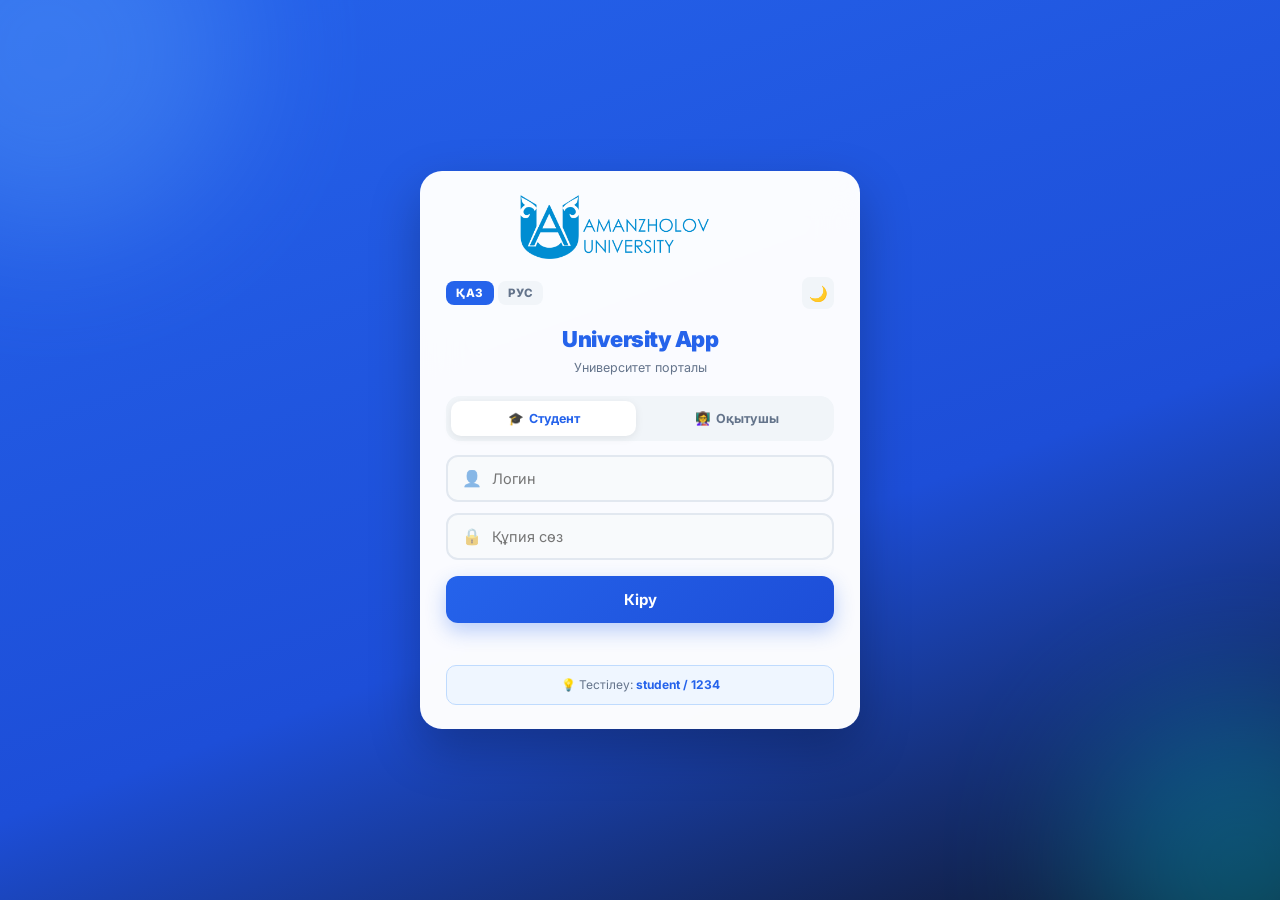
==== commit 02f72f38: "Update index.html" ====
--- a/index.html
+++ b/index.html
@@ -96,12 +96,11 @@
 body.dark .hint-box { background: var(--primary-soft); border-color: #334155; }
 body.dark .week-lesson-item { background: #0F172A; }
 
-/* ВАЖНО: белый фон логотипа на темной теме */
-body.dark .brand-logo,
-body.dark .logo-img {
-  background: #fff;
-  padding: 3px;
-  border-radius: 8px;
+/* 🌟 ТЕМНАЯ ТЕМА — БЕЛЫЙ ЛОГОТИП (инвертируем) */
+body.dark .brand-logo-img,
+body.dark .topbar-logo-img {
+  filter: brightness(0) invert(1);
+  opacity: 0.95;
 }
 
 html, body { height: 100%; }
@@ -122,9 +121,21 @@
 input:focus, select:focus { outline: none; }
 
 /* ============================================================
-   LOGO — жалпы стильдер
+   🌟 ЛОГОТИП — ТОЛЬКО САМ ЛОГОТИП, БЕЗ ФОНА И БЛОКА
 ============================================================ */
-.logo-img {
+.brand-logo-img {
+  display: block;
+  width: 100%;
+  height: 100%;
+  object-fit: contain;
+  object-position: left center;
+  user-select: none;
+  -webkit-user-drag: none;
+  pointer-events: none;
+  transition: filter 0.3s;
+}
+
+.topbar-logo-img {
   display: block;
   width: 100%;
   height: 100%;
@@ -133,6 +144,7 @@
   user-select: none;
   -webkit-user-drag: none;
   pointer-events: none;
+  transition: filter 0.3s;
 }
 
 /* ============================================================
@@ -177,7 +189,7 @@
   background: rgba(255,255,255,0.98);
   backdrop-filter: blur(20px);
   border-radius: 22px;
-  padding: 22px 26px 24px;
+  padding: 24px 26px 24px;
   width: 100%; max-width: 440px;
   box-shadow: 0 20px 50px rgba(0,0,0,0.25);
   animation: slideUp 0.6s cubic-bezier(0.16,1,0.3,1);
@@ -188,60 +200,25 @@
   to   { opacity: 1; transform: translateY(0); }
 }
 
-/* ============================================================
-   🔥 LOGIN ЛОГОТИП — жоғарғы сол жақ
-============================================================ */
-.login-brand {
-  display: flex;
-  align-items: center;
-  gap: 10px;
-  margin-bottom: 16px;
-  padding-bottom: 14px;
-  border-bottom: 1px solid var(--border);
-}
-
-.login-brand .brand-logo-box {
-  width: 52px;
-  height: 52px;
-  border-radius: 12px;
-  background: #fff;
+/* 🌟 ЛОГОТИП В ЛОГИНЕ — ТОЛЬКО ЛОГОТИП, БЕЗ КОРОБКИ */
+.login-logo {
   display: flex;
   align-items: center;
   justify-content: center;
-  flex-shrink: 0;
-  box-shadow: 0 2px 8px rgba(0,0,0,0.08);
-  padding: 4px;
-  border: 1px solid var(--border);
-}
-
-.login-brand .brand-text {
-  flex: 1;
-  min-width: 0;
-  text-align: left;
-}
-
-.login-brand .brand-name {
-  font-size: 12px;
-  font-weight: 900;
-  color: var(--primary);
-  letter-spacing: 0.4px;
-  line-height: 1.15;
-  text-transform: uppercase;
-}
-
-.login-brand .brand-sub {
-  font-size: 9.5px;
-  font-weight: 600;
-  color: var(--gray);
-  letter-spacing: 0.5px;
-  margin-top: 2px;
-  line-height: 1.2;
-  text-transform: uppercase;
-}
-
-/* ============================================================
-   TOP CONTROLS (lang + dark)
-============================================================ */
+  margin: 0 auto 18px;
+  width: 100%;
+  max-width: 240px;
+  height: 64px;
+  padding: 0;
+  background: transparent;
+  border: none;
+}
+
+body.dark .login-logo .brand-logo-img {
+  filter: brightness(0) invert(1);
+  opacity: 0.95;
+}
+
 .top-controls {
   display: flex;
   justify-content: space-between;
@@ -276,21 +253,8 @@
   transition: all 0.2s;
 }
 
-.logo-circle {
-  width: 60px; height: 60px; margin: 0 auto 12px;
-  background: linear-gradient(135deg, var(--primary), var(--accent));
-  border-radius: 16px;
-  display: flex; align-items: center; justify-content: center;
-  font-size: 30px;
-  box-shadow: 0 12px 30px rgba(37,99,235,0.35);
-  transition: box-shadow 0.3s;
-}
-body.role-teacher .logo-circle {
-  box-shadow: 0 12px 30px rgba(200,16,46,0.35);
-}
-
 .login-card h1 {
-  font-size: 21px; font-weight: 900;
+  font-size: 22px; font-weight: 900;
   color: var(--primary);
   margin-bottom: 3px; letter-spacing: -0.5px;
   text-align: center;
@@ -402,9 +366,7 @@
 #appView { display: none; min-height: 100vh; min-height: 100dvh; }
 #appView.active { display: block; }
 
-/* ============================================================
-   🔥 TOPBAR ЛОГОТИП + БАТЫРМАЛАР
-============================================================ */
+/* 🌟 TOPBAR ЛОГОТИП — ТОЛЬКО ЛОГОТИП */
 .topbar {
   position: sticky; top: 0;
   background: var(--white);
@@ -420,31 +382,22 @@
 .topbar-left {
   display: flex;
   align-items: center;
-  gap: 8px;
+  gap: 10px;
   flex-shrink: 0;
   min-width: 0;
-}
-
-/* 🔥 ЛОГОТИП В TOPBAR */
-.topbar-brand {
+  flex: 1;
+}
+
+.topbar-logo {
+  width: 110px;
+  height: 34px;
+  flex-shrink: 0;
   display: flex;
   align-items: center;
-  gap: 8px;
-  min-width: 0;
-}
-
-.topbar-logo-box {
-  width: 36px;
-  height: 36px;
-  border-radius: 10px;
-  background: #fff;
-  display: flex;
-  align-items: center;
-  justify-content: center;
-  flex-shrink: 0;
-  padding: 3px;
-  border: 1px solid var(--border);
-  box-shadow: 0 1px 4px rgba(0,0,0,0.05);
+  justify-content: flex-start;
+  background: transparent;
+  border: none;
+  padding: 0;
 }
 
 .topbar-title {
@@ -455,6 +408,8 @@
   white-space: nowrap;
   overflow: hidden;
   text-overflow: ellipsis;
+  flex-shrink: 1;
+  min-width: 0;
 }
 
 .topbar-right {
@@ -996,7 +951,10 @@
   border-radius: 11px;
   display: flex; align-items: center; justify-content: center;
   font-weight: 900; font-size: 14px;
-}
+  padding: 0 6px;
+}
+/* 🌟 НОВЫЕ ЦВЕТА ДЛЯ A+ */
+.grade-Ap { background: linear-gradient(135deg, #A7F3D0, #6EE7B7); color: #064E3B; box-shadow: 0 2px 8px rgba(16,185,129,0.35); }
 .grade-A  { background: #D1FAE5; color: #065F46; }
 .grade-A- { background: #D1FAE5; color: #065F46; }
 .grade-B+ { background: #DBEAFE; color: #1E40AF; }
@@ -1684,15 +1642,19 @@
 .toast.error { background: linear-gradient(135deg, #DC2626, #EF4444); }
 
 /* ============================================================
-   RESPONSIVE — мобиль үшін
+   RESPONSIVE
 ============================================================ */
+@media (max-width: 500px) {
+  .topbar-logo { width: 92px; height: 30px; }
+  .topbar-title { font-size: 14px; }
+}
+
 @media (max-width: 400px) {
   .topbar { padding: calc(8px + var(--safe-top)) 10px 8px; }
-  .topbar-logo-box { width: 32px; height: 32px; border-radius: 9px; padding: 2px; }
-  .topbar-title { font-size: 13.5px; }
+  .topbar-logo { width: 78px; height: 26px; }
+  .topbar-title { font-size: 12.5px; }
   .icon-btn { width: 32px; height: 32px; font-size: 15px; }
-  .topbar-left { gap: 6px; }
-  .topbar-brand { gap: 6px; }
+  .login-logo { max-width: 200px; height: 54px; }
 }
 
 @media (max-width: 360px) {
@@ -1703,15 +1665,16 @@
   .lesson-time .time-end { font-size: 11px; }
   .lesson-subject { font-size: 13px; }
   .info-row { font-size: 11px; }
-  .login-brand .brand-logo-box { width: 44px; height: 44px; }
-  .login-brand .brand-name { font-size: 11px; }
-  .login-brand .brand-sub { font-size: 8.5px; }
+  .login-logo { max-width: 180px; height: 48px; }
+  .topbar-logo { width: 68px; height: 24px; }
+  .topbar-title { font-size: 11.5px; }
 }
 
 @media (max-width: 340px) {
-  .topbar-logo-box { width: 28px; height: 28px; }
-  .topbar-title { font-size: 12px; }
+  .topbar-logo { width: 58px; height: 22px; }
+  .topbar-title { font-size: 11px; }
   .icon-btn { width: 30px; height: 30px; font-size: 14px; }
+  .login-logo { max-width: 160px; height: 44px; }
 }
 </style>
 </head>
@@ -1728,15 +1691,9 @@
 
   <div class="login-card" id="loginCard">
 
-    <!-- 🔥 ЛОГОТИП — жоғарғы сол жақ -->
-    <div class="login-brand">
-      <div class="brand-logo-box">
-        <img src="logo_vkgu_amanzholov.png" alt="AMANZHOLOV UNIVERSITY" class="logo-img">
-      </div>
-      <div class="brand-text">
-        <div class="brand-name">AMANZHOLOV<br>UNIVERSITY</div>
-        <div class="brand-sub">Университет порталы</div>
-      </div>
+    <!-- 🌟 ЛОГОТИП БЕЗ БЛОКА, БЕЗ ФОНА -->
+    <div class="login-logo">
+      <img src="logo_vkgu_amanzholov.png" alt="AMANZHOLOV UNIVERSITY" class="brand-logo-img">
     </div>
 
     <div class="top-controls">
@@ -1747,7 +1704,6 @@
       <button class="dark-toggle" id="darkToggleLogin" title="Dark mode">🌙</button>
     </div>
 
-    <div class="logo-circle">🎓</div>
     <h1 id="loginTitle">University App</h1>
     <p class="subtitle" id="loginSubtitle">Университет порталы</p>
 
@@ -1785,15 +1741,13 @@
 ============================================================ -->
 <div id="appView">
 
-  <!-- 🔥 TOPBAR — логотип сол жақта -->
+  <!-- 🌟 TOPBAR — ЛОГОТИП СЛЕВА БЕЗ БЛОКА -->
   <header class="topbar">
     <div class="topbar-left">
-      <div class="topbar-brand">
-        <div class="topbar-logo-box">
-          <img src="logo_vkgu_amanzholov.png" alt="AMANZHOLOV" class="logo-img">
-        </div>
-        <div class="topbar-title" id="topbarTitle">—</div>
+      <div class="topbar-logo">
+        <img src="logo_vkgu_amanzholov.png" alt="AMANZHOLOV" class="topbar-logo-img">
       </div>
+      <div class="topbar-title" id="topbarTitle">—</div>
     </div>
     <div class="topbar-right">
       <button class="icon-btn" id="darkToggleTop" title="Dark mode">🌙</button>
@@ -1804,7 +1758,6 @@
 
   <main class="page-content">
 
-    <!-- HOME -->
     <section class="page" id="page-home">
       <div class="role-bar">
         <div class="role-icon" id="roleBarIcon">🎓</div>
@@ -1843,7 +1796,6 @@
       <div class="quick-grid" id="quickGrid"></div>
     </section>
 
-    <!-- SCHEDULE -->
     <section class="page active" id="page-schedule">
       <div class="search-box">
         <span class="search-icon">🔍</span>
@@ -1861,7 +1813,6 @@
       <div id="lessonsList"></div>
     </section>
 
-    <!-- GRADES (STUDENT) -->
     <section class="page" id="page-grades">
       <div class="semester-banner">
         <div class="sb-title" id="semTitle">Оқу жылы</div>
@@ -1875,7 +1826,6 @@
       <div id="notification" class="notification hidden"></div>
     </section>
 
-    <!-- JOURNAL (TEACHER) -->
     <section class="page" id="page-journal">
       <div class="tabs-row">
         <button class="tab-pill active" data-jtab="attendance">Қатысу</button>
@@ -1893,7 +1843,6 @@
       <button class="save-fab" id="saveFab" title="Сақтау">✓</button>
     </section>
 
-    <!-- PROFILE -->
     <section class="page" id="page-profile">
       <div class="profile-hero">
         <div class="profile-avatar-lg" id="profileAvatar">👤</div>
@@ -1982,6 +1931,52 @@
     t.classList.add('show');
     clearTimeout(t._t);
     t._t = setTimeout(() => t.classList.remove('show'), 2400);
+  }
+
+  /* ============================================================
+     🌟 ГЛАВНАЯ ФУНКЦИЯ — БУКВЕННАЯ ОЦЕНКА ПО ЧИСЛУ
+     95-100 → A+
+     90-94  → A
+     85-89  → A-
+     80-84  → B+
+     75-79  → B
+     70-74  → B-
+     65-69  → C+
+     60-64  → C
+     55-59  → C-
+     50-54  → D
+     < 50   → F
+  ============================================================ */
+  function scoreToLetter(score) {
+    const s = Number(score);
+    if (isNaN(s)) return '—';
+    if (s >= 95) return 'A+';
+    if (s >= 90) return 'A';
+    if (s >= 85) return 'A-';
+    if (s >= 80) return 'B+';
+    if (s >= 75) return 'B';
+    if (s >= 70) return 'B-';
+    if (s >= 65) return 'C+';
+    if (s >= 60) return 'C';
+    if (s >= 55) return 'C-';
+    if (s >= 50) return 'D';
+    return 'F';
+  }
+
+  // GPA-шкала
+  function letterToGpa(letter) {
+    const map = {
+      'A+': 4.0, 'A': 4.0, 'A-': 3.67,
+      'B+': 3.33, 'B': 3.0, 'B-': 2.67,
+      'C+': 2.33, 'C': 2.0, 'C-': 1.67,
+      'D': 1.0, 'F': 0
+    };
+    return map[letter] || 0;
+  }
+
+  // CSS класс для цвета бейджа
+  function letterClass(letter) {
+    return 'grade-' + letter.replace('+', 'p').replace('-', '-');
   }
 
   /* I18N */
@@ -2138,7 +2133,6 @@
     'Сенбі': []
   };
 
-  const TEACHER_NAME_SHORT = 'Имашова И.Қ.';
   const TEACHER_NAME_FULL = 'Имашова Инабат Қайырбекқызы';
 
   const TEACHER_SCHEDULE = {
@@ -2176,41 +2170,32 @@
   ];
   const IGA = [{ date: '25.01.2026', start: '10:00', subject: 'Кешенді мемлекеттік емтихан', building: 'Актовый зал', room: '—', teacher: 'Комиссия' }];
 
+  // 🌟 ОЦЕНКИ — только числа, буква вычисляется автоматом
   const GRADES = [
-    { subject: 'Жасанды интеллект және машиналық оқыту', teacher: 'Имашова И.Қ.', r1: 90, r2: 93, exam: 91, total: 'A', credits: 5 },
-    { subject: 'Деректер қорын басқару жүйелері', teacher: 'Имашова И.Қ.', r1: 85, r2: 88, exam: 86, total: 'A-', credits: 4 },
-    { subject: 'Веб-бағдарламалау', teacher: 'Нұрланұлы А.', r1: 92, r2: 95, exam: 93, total: 'A', credits: 4 },
-    { subject: 'Компьютерлік жабдықты жөндеу негіздері', teacher: 'Имашова И.Қ.', r1: 88, r2: 90, exam: 89, total: 'A-', credits: 4 },
-    { subject: 'Алгоритмдер және деректер құрылымы', teacher: 'Тұрсынов Е.М.', r1: 90, r2: 94, exam: 92, total: 'A', credits: 5 },
-    { subject: 'Деректер қоры', teacher: 'Имашова И.Қ.', r1: 85, r2: 88, exam: 86, total: 'A-', credits: 4 },
-    { subject: 'Киберқауіпсіздік', teacher: 'Имашова И.Қ.', r1: 90, r2: 92, exam: 91, total: 'A', credits: 4 },
-    { subject: 'Веб-технологиялар', teacher: 'Жұмабаев А.С.', r1: 92, r2: 95, exam: 93, total: 'A', credits: 4 },
-    { subject: 'Физика', teacher: 'Серікбаева Г.Т.', r1: 78, r2: 82, exam: 80, total: 'B+', credits: 4 },
-    { subject: 'Бағдарламалау негіздері', teacher: 'Нұрланұлы А.', r1: 95, r2: 98, exam: 96, total: 'A', credits: 5 },
-    { subject: 'Қазақстан тарихы', teacher: 'Оспанова Л.Т.', r1: 74, r2: 79, exam: 81, total: 'B', credits: 3 }
+    { subject: 'Жасанды интеллект және машиналық оқыту', teacher: 'Имашова И.Қ.', r1: 97, r2: 96, exam: 98, credits: 5 },
+    { subject: 'Деректер қорын басқару жүйелері', teacher: 'Имашова И.Қ.', r1: 92, r2: 90, exam: 94, credits: 4 },
+    { subject: 'Веб-бағдарламалау', teacher: 'Нұрланұлы А.', r1: 96, r2: 95, exam: 95, credits: 4 },
+    { subject: 'Компьютерлік жабдықты жөндеу негіздері', teacher: 'Имашова И.Қ.', r1: 88, r2: 90, exam: 89, credits: 4 },
+    { subject: 'Алгоритмдер және деректер құрылымы', teacher: 'Тұрсынов Е.М.', r1: 92, r2: 94, exam: 93, credits: 5 },
+    { subject: 'Деректер қоры', teacher: 'Имашова И.Қ.', r1: 86, r2: 88, exam: 87, credits: 4 },
+    { subject: 'Киберқауіпсіздік', teacher: 'Имашова И.Қ.', r1: 95, r2: 96, exam: 97, credits: 4 },
+    { subject: 'Веб-технологиялар', teacher: 'Жұмабаев А.С.', r1: 92, r2: 95, exam: 93, credits: 4 },
+    { subject: 'Физика', teacher: 'Серікбаева Г.Т.', r1: 78, r2: 82, exam: 80, credits: 4 },
+    { subject: 'Бағдарламалау негіздері', teacher: 'Нұрланұлы А.', r1: 95, r2: 98, exam: 97, credits: 5 },
+    { subject: 'Қазақстан тарихы', teacher: 'Оспанова Л.Т.', r1: 74, r2: 79, exam: 81, credits: 3 }
   ];
 
   const STUDENTS = [
-    { id: 1, name: 'Асқар Нұрлан', group: 'ИС' },
-    { id: 2, name: 'Айгүл Сейітқали', group: 'ИС' },
-    { id: 3, name: 'Дәурен Бекмұратов', group: 'ИС' },
-    { id: 4, name: 'Жанна Әбенова', group: 'ИС' },
-    { id: 5, name: 'Ержан Қуаныш', group: 'ИС' },
-    { id: 6, name: 'Мадина Серікбай', group: 'ИС' },
-    { id: 7, name: 'Нұрсұлтан Оспанов', group: 'КМ' },
-    { id: 8, name: 'Сая Қайрат', group: 'КМ' },
-    { id: 9, name: 'Темірлан Жақсылық', group: 'КМ' },
-    { id: 10, name: 'Ұлжан Мұрат', group: 'КМ' },
-    { id: 11, name: 'Аида Тұрсынбай', group: 'КМ' },
-    { id: 12, name: 'Бекзат Ерғали', group: 'МИ' },
-    { id: 13, name: 'Гүлмира Сәрсен', group: 'МИ' },
-    { id: 14, name: 'Данияр Оспан', group: 'МИ' },
-    { id: 15, name: 'Еркебұлан Мұрат', group: 'МИ' },
-    { id: 16, name: 'Жанар Сейдахмет', group: 'ИНФ' },
-    { id: 17, name: 'Ислам Тұрғанбай', group: 'ИНФ' },
-    { id: 18, name: 'Камила Нұрлан', group: 'ИНФ' },
-    { id: 19, name: 'Лаура Оспанова', group: 'ИНФ' },
-    { id: 20, name: 'Мұрат Ержан', group: 'ИНФ' }
+    { id: 1, name: 'Асқар Нұрлан', group: 'ИС' }, { id: 2, name: 'Айгүл Сейітқали', group: 'ИС' },
+    { id: 3, name: 'Дәурен Бекмұратов', group: 'ИС' }, { id: 4, name: 'Жанна Әбенова', group: 'ИС' },
+    { id: 5, name: 'Ержан Қуаныш', group: 'ИС' }, { id: 6, name: 'Мадина Серікбай', group: 'ИС' },
+    { id: 7, name: 'Нұрсұлтан Оспанов', group: 'КМ' }, { id: 8, name: 'Сая Қайрат', group: 'КМ' },
+    { id: 9, name: 'Темірлан Жақсылық', group: 'КМ' }, { id: 10, name: 'Ұлжан Мұрат', group: 'КМ' },
+    { id: 11, name: 'Аида Тұрсынбай', group: 'КМ' }, { id: 12, name: 'Бекзат Ерғали', group: 'МИ' },
+    { id: 13, name: 'Гүлмира Сәрсен', group: 'МИ' }, { id: 14, name: 'Данияр Оспан', group: 'МИ' },
+    { id: 15, name: 'Еркебұлан Мұрат', group: 'МИ' }, { id: 16, name: 'Жанар Сейдахмет', group: 'ИНФ' },
+    { id: 17, name: 'Ислам Тұрғанбай', group: 'ИНФ' }, { id: 18, name: 'Камила Нұрлан', group: 'ИНФ' },
+    { id: 19, name: 'Лаура Оспанова', group: 'ИНФ' }, { id: 20, name: 'Мұрат Ержан', group: 'ИНФ' }
   ];
 
   const GROUPS = [
@@ -2366,16 +2351,8 @@
     if (target === 'home') renderHome();
   }
 
-  function timeToMinutes(str) {
-    const [h, m] = str.split(':').map(Number);
-    return h * 60 + m;
-  }
-
-  function nowMinutes() {
-    const d = new Date();
-    return d.getHours() * 60 + d.getMinutes();
-  }
-
+  function timeToMinutes(str) { const [h, m] = str.split(':').map(Number); return h * 60 + m; }
+  function nowMinutes() { const d = new Date(); return d.getHours() * 60 + d.getMinutes(); }
   function getTodayKey() {
     const idx = new Date().getDay();
     if (idx === 0) return 'Жексенбі';
@@ -2595,16 +2572,19 @@
     renderSchedule();
   });
 
+  /* 🌟 ОЦЕНКИ — используем scoreToLetter() */
   function renderGrades() {
     if (currentRole !== 'student') return;
-    const gradePoint = { 'A': 4.0, 'A-': 3.67, 'B+': 3.33, 'B': 3.0, 'B-': 2.67, 'C+': 2.33 };
+
     let totalPoints = 0, totalCredits = 0;
     GRADES.forEach(g => {
-      totalPoints += (gradePoint[g.total] || 0) * g.credits;
+      const avg = Math.round((g.r1 + g.r2 + g.exam) / 3);
+      const letter = scoreToLetter(avg);
+      totalPoints += letterToGpa(letter) * g.credits;
       totalCredits += g.credits;
     });
     const gpa = (totalPoints / totalCredits).toFixed(2);
-    const avg = Math.round(GRADES.reduce((s, g) => s + (g.r1 + g.r2 + g.exam) / 3, 0) / GRADES.length);
+    const overallAvg = Math.round(GRADES.reduce((s, g) => s + (g.r1 + g.r2 + g.exam) / 3, 0) / GRADES.length);
 
     $('#semTitle').textContent = t('semesterLabel');
     $('#semValue').textContent = t('semesterValue');
@@ -2613,14 +2593,15 @@
     $('#gradesSummary').innerHTML = `
       <div class="summary-card gpa"><div class="icon">🎯</div><div class="value">${gpa}</div><div class="label">${t('gpa')}</div></div>
       <div class="summary-card credits"><div class="icon">📚</div><div class="value">${totalCredits}</div><div class="label">${t('credits')}</div></div>
-      <div class="summary-card rank"><div class="icon">📈</div><div class="value">${avg}</div><div class="label">${t('average')}</div></div>
+      <div class="summary-card rank"><div class="icon">📈</div><div class="value">${overallAvg}</div><div class="label">${t('average')}</div></div>
     `;
 
     const list = $('#gradesList');
     list.innerHTML = '';
     GRADES.forEach((g, i) => {
       const avgScore = Math.round((g.r1 + g.r2 + g.exam) / 3);
-      const badgeClass = 'grade-' + g.total.replace('+','\\+').replace('-','\\-');
+      const letter = scoreToLetter(avgScore);           // 🌟 A+ / A / A- / ...
+      const badgeClass = letterClass(letter);
       const card = document.createElement('div');
       card.className = 'grade-card';
       card.style.animationDelay = (i * 0.04) + 's';
@@ -2630,7 +2611,7 @@
             <div class="grade-subject">${g.subject}</div>
             <div class="grade-teacher">👨‍🏫 ${g.teacher}</div>
           </div>
-          <div class="grade-badge ${badgeClass}">${g.total}</div>
+          <div class="grade-badge ${badgeClass}">${letter}</div>
         </div>
         <div class="grade-scores">
           <div class="score-item"><div class="score-label">1-РК</div><div class="score-value">${g.r1}</div></div>
@@ -2647,15 +2628,18 @@
       const n = $('#notification');
       n.innerHTML = `🔔 <div><b>${currentLang === 'kk' ? 'Жаңа хабарлама' : 'Новое уведомление'}:</b> ${
         currentLang === 'kk' ? 'Емтихан бағасы жарияланды' : 'Опубликована оценка'
-      } — «Жасанды интеллект»: <b>A</b></div>`;
+      } — «Жасанды интеллект»: <b>A+</b></div>`;
       n.classList.remove('hidden');
     }, 2000);
   }
 
   $('#exportBtn').addEventListener('click', function () {
     if (currentRole !== 'student') return;
-    const header = ['Пән', 'Оқытушы', '1-РК', '2-РК', 'Емтихан', 'Қорытынды', 'Кредит'];
-    const rows = GRADES.map(g => [g.subject, g.teacher, g.r1, g.r2, g.exam, g.total, g.credits]);
+    const header = ['Пән', 'Оқытушы', '1-РК', '2-РК', 'Емтихан', 'Қорытынды (әріп)', 'Кредит'];
+    const rows = GRADES.map(g => {
+      const avg = Math.round((g.r1 + g.r2 + g.exam) / 3);
+      return [g.subject, g.teacher, g.r1, g.r2, g.exam, scoreToLetter(avg), g.credits];
+    });
     const csv = [header, ...rows].map(row => row.map(cell => `"${String(cell).replace(/"/g, '""')}"`).join(',')).join('\n');
     const blob = new Blob(['\ufeff' + csv], { type: 'text/csv;charset=utf-8;' });
     const url = URL.createObjectURL(blob);
@@ -2847,10 +2831,11 @@
     const wrap = $('#gpaPreview');
     if (currentRole !== 'student') { wrap.style.display = 'none'; return; }
     wrap.style.display = 'flex';
-    const gradePoint = { 'A': 4.0, 'A-': 3.67, 'B+': 3.33, 'B': 3.0, 'B-': 2.67, 'C+': 2.33 };
     let totalPoints = 0, totalCredits = 0;
     GRADES.forEach(g => {
-      totalPoints += (gradePoint[g.total] || 0) * g.credits;
+      const avg = Math.round((g.r1 + g.r2 + g.exam) / 3);
+      const letter = scoreToLetter(avg);
+      totalPoints += letterToGpa(letter) * g.credits;
       totalCredits += g.credits;
     });
     const gpa = (totalPoints / totalCredits).toFixed(2);
